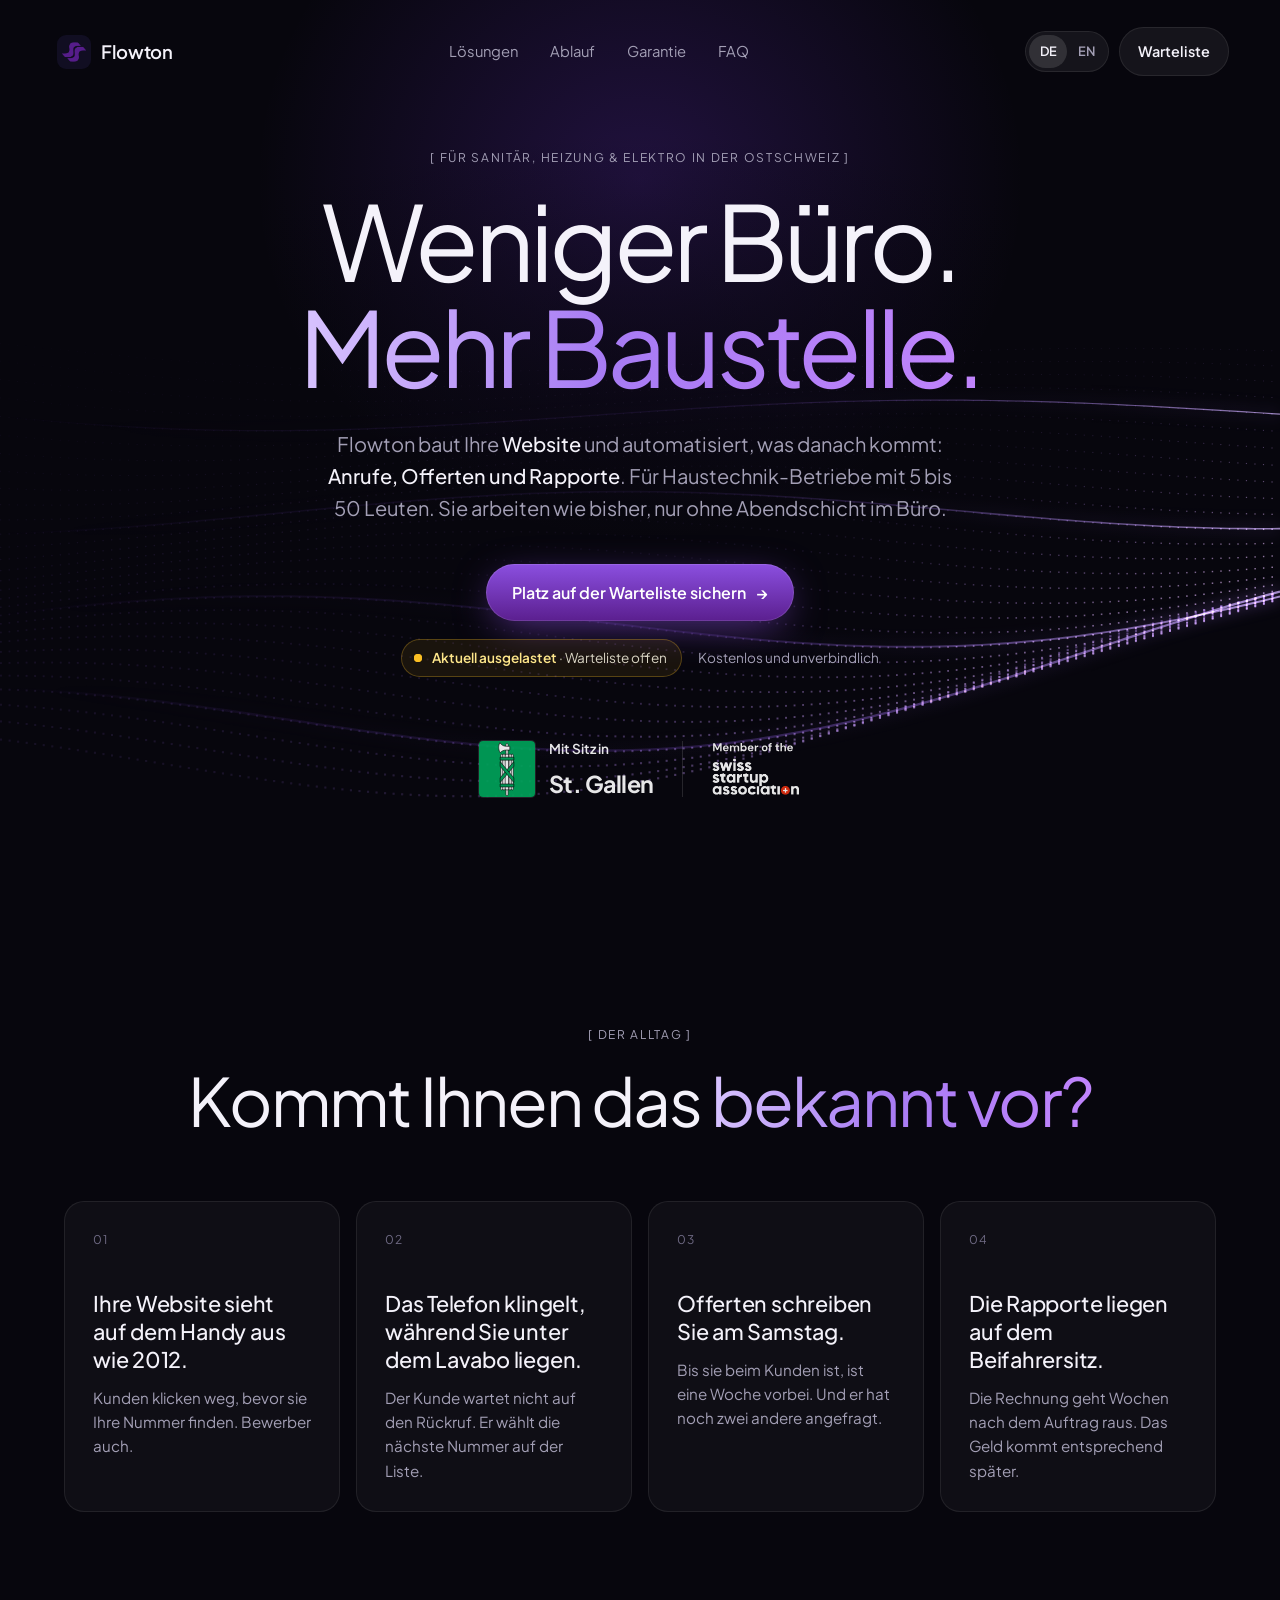
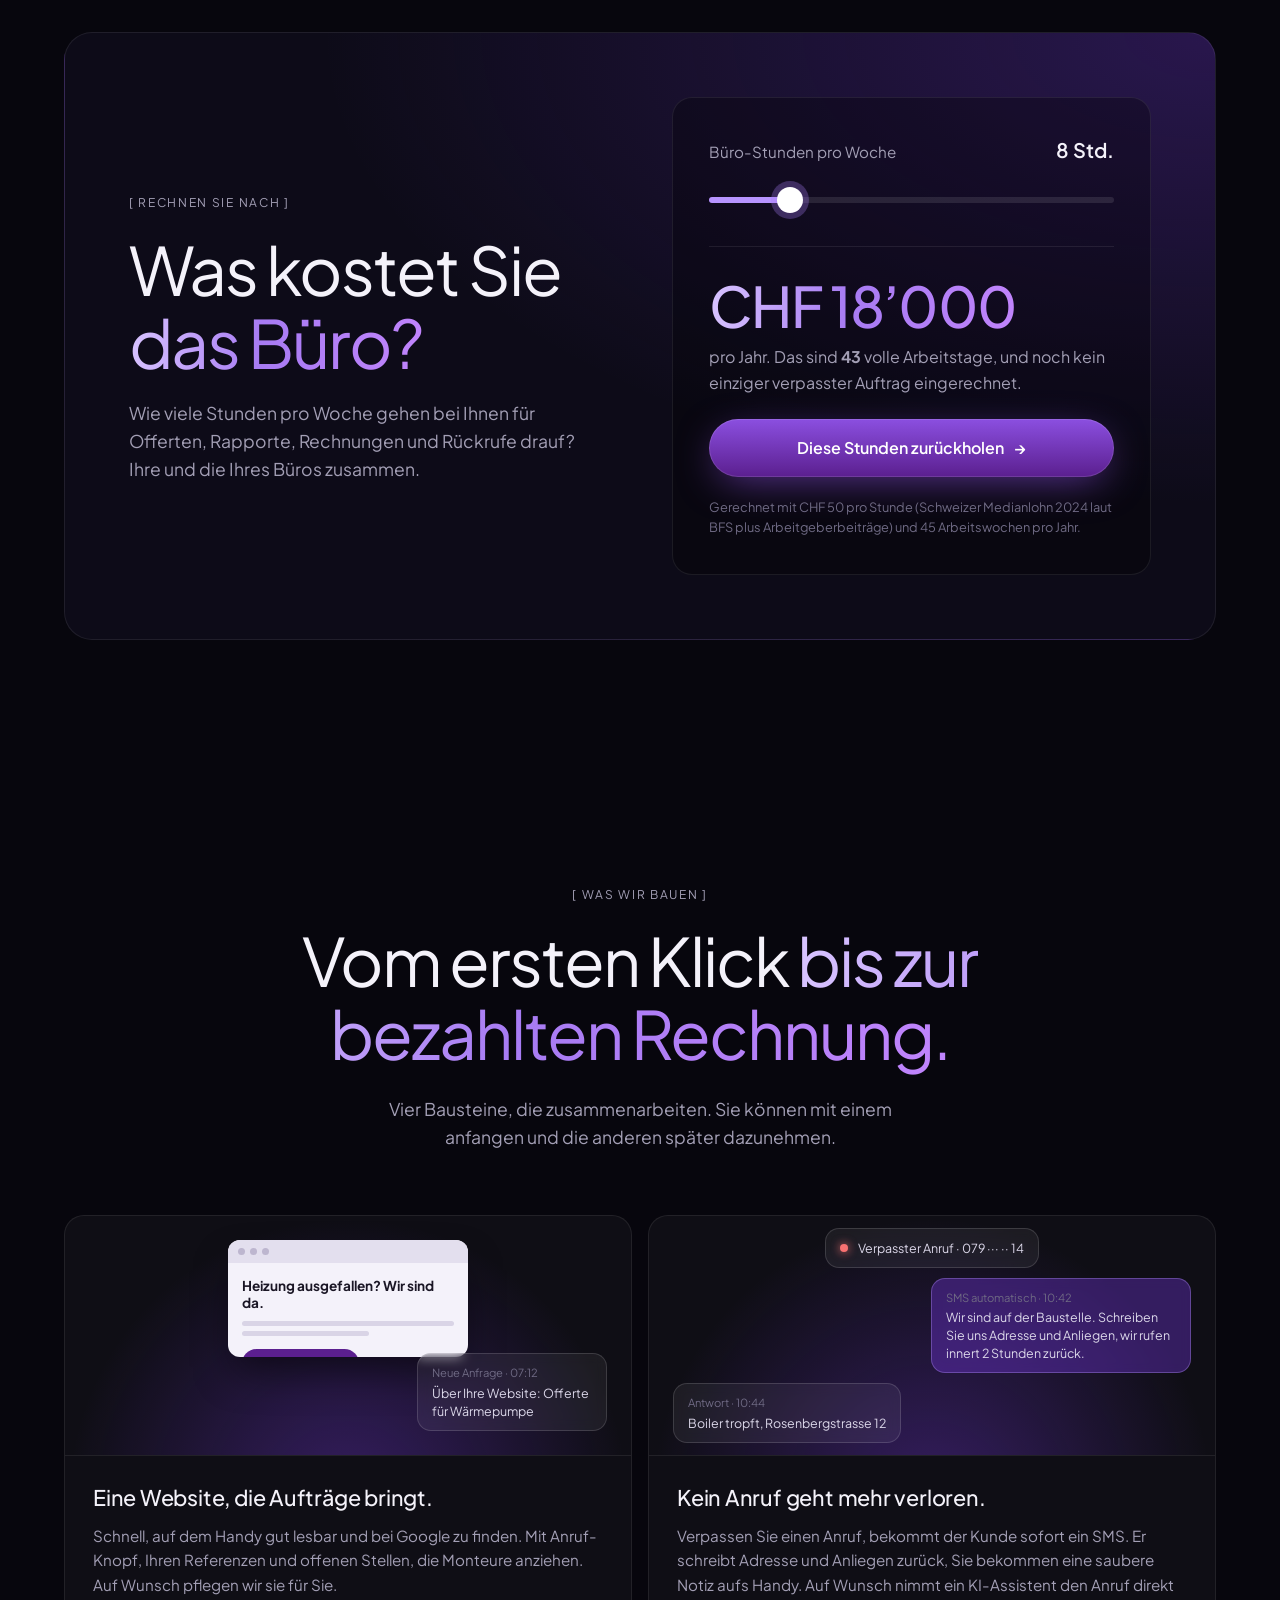
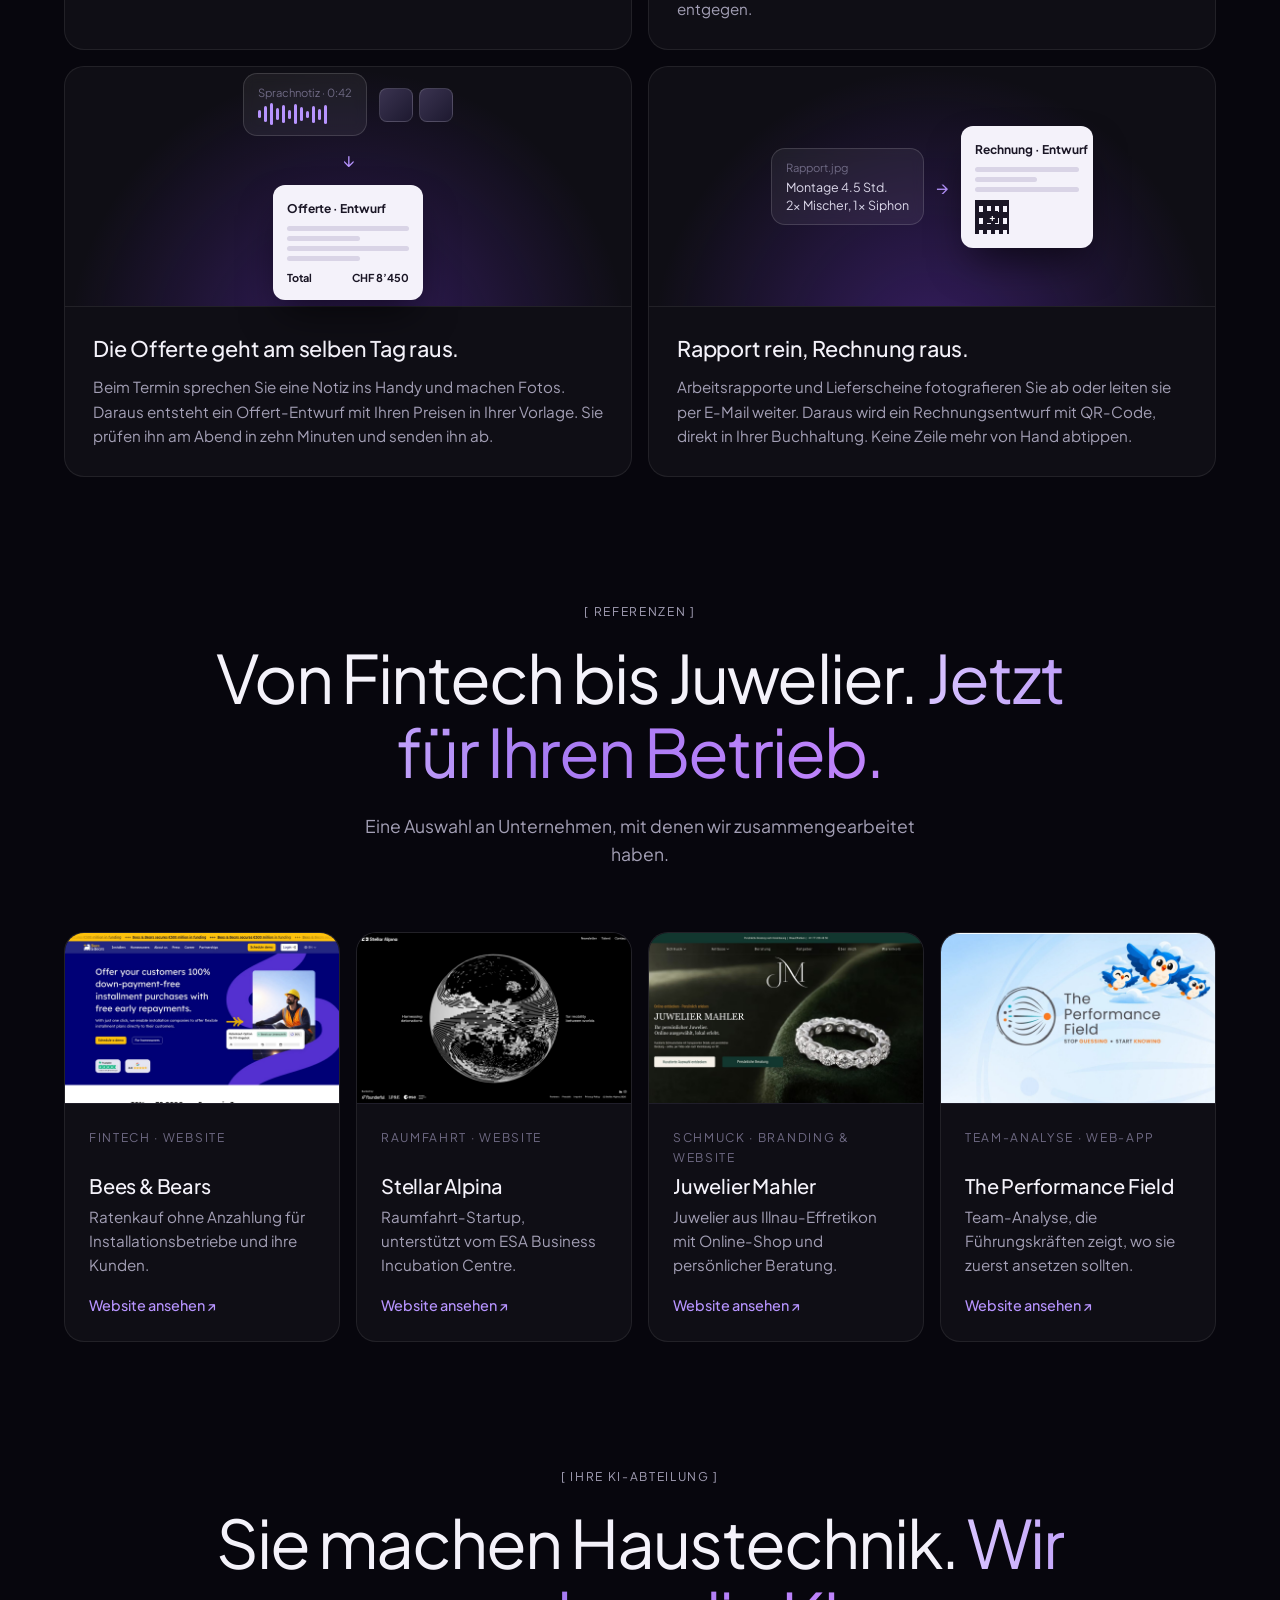
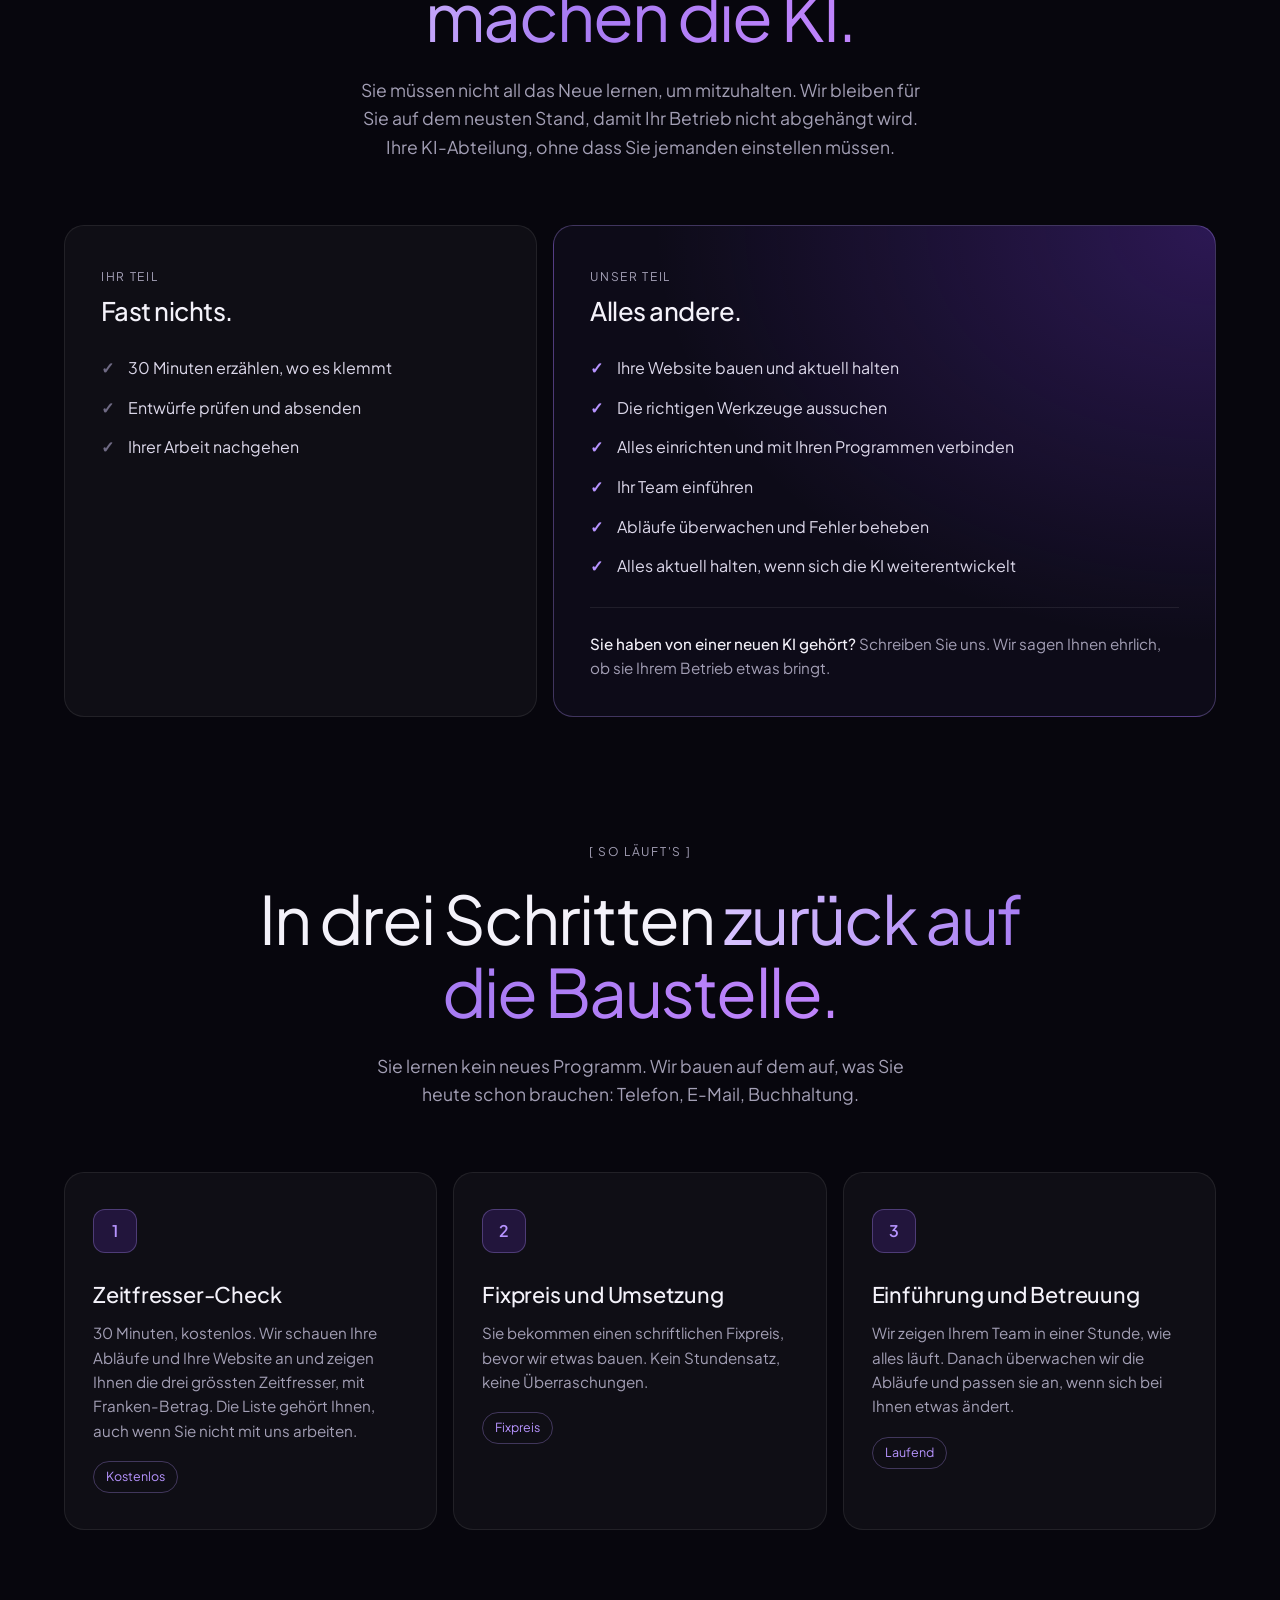
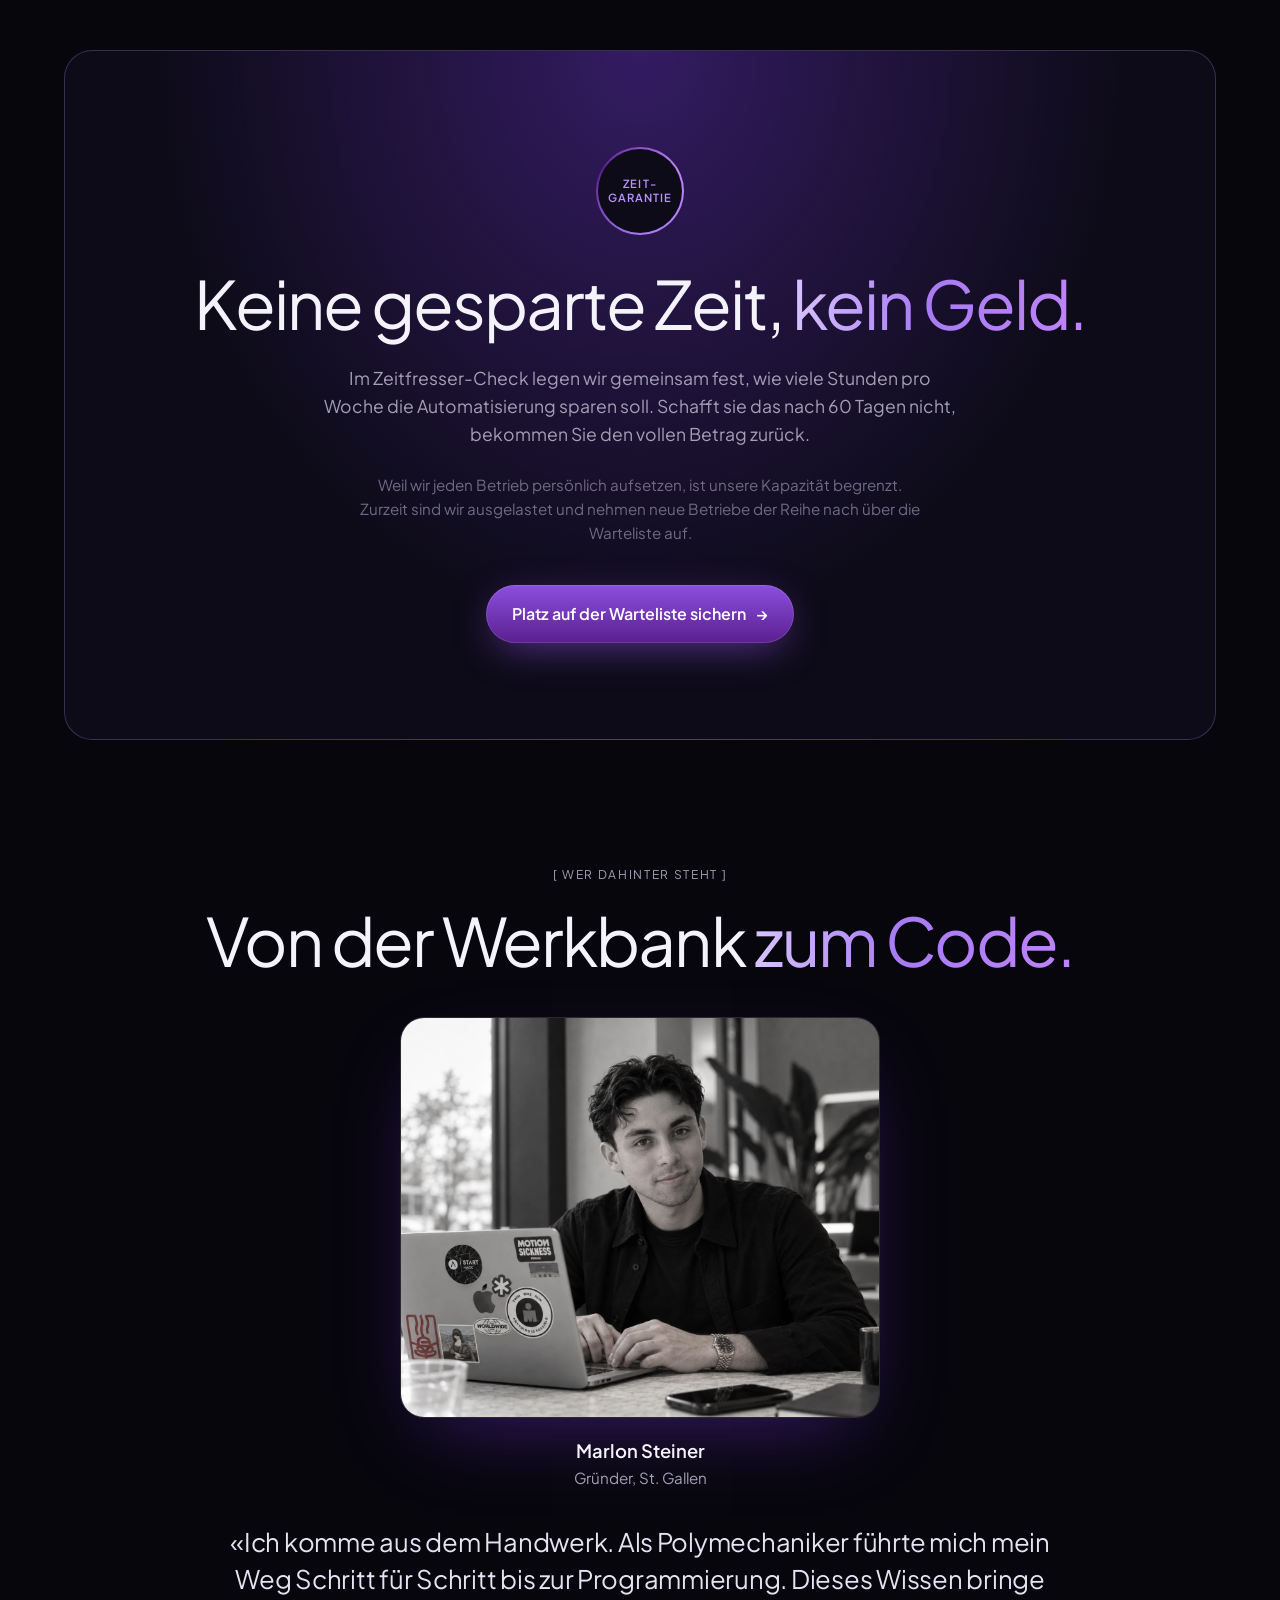
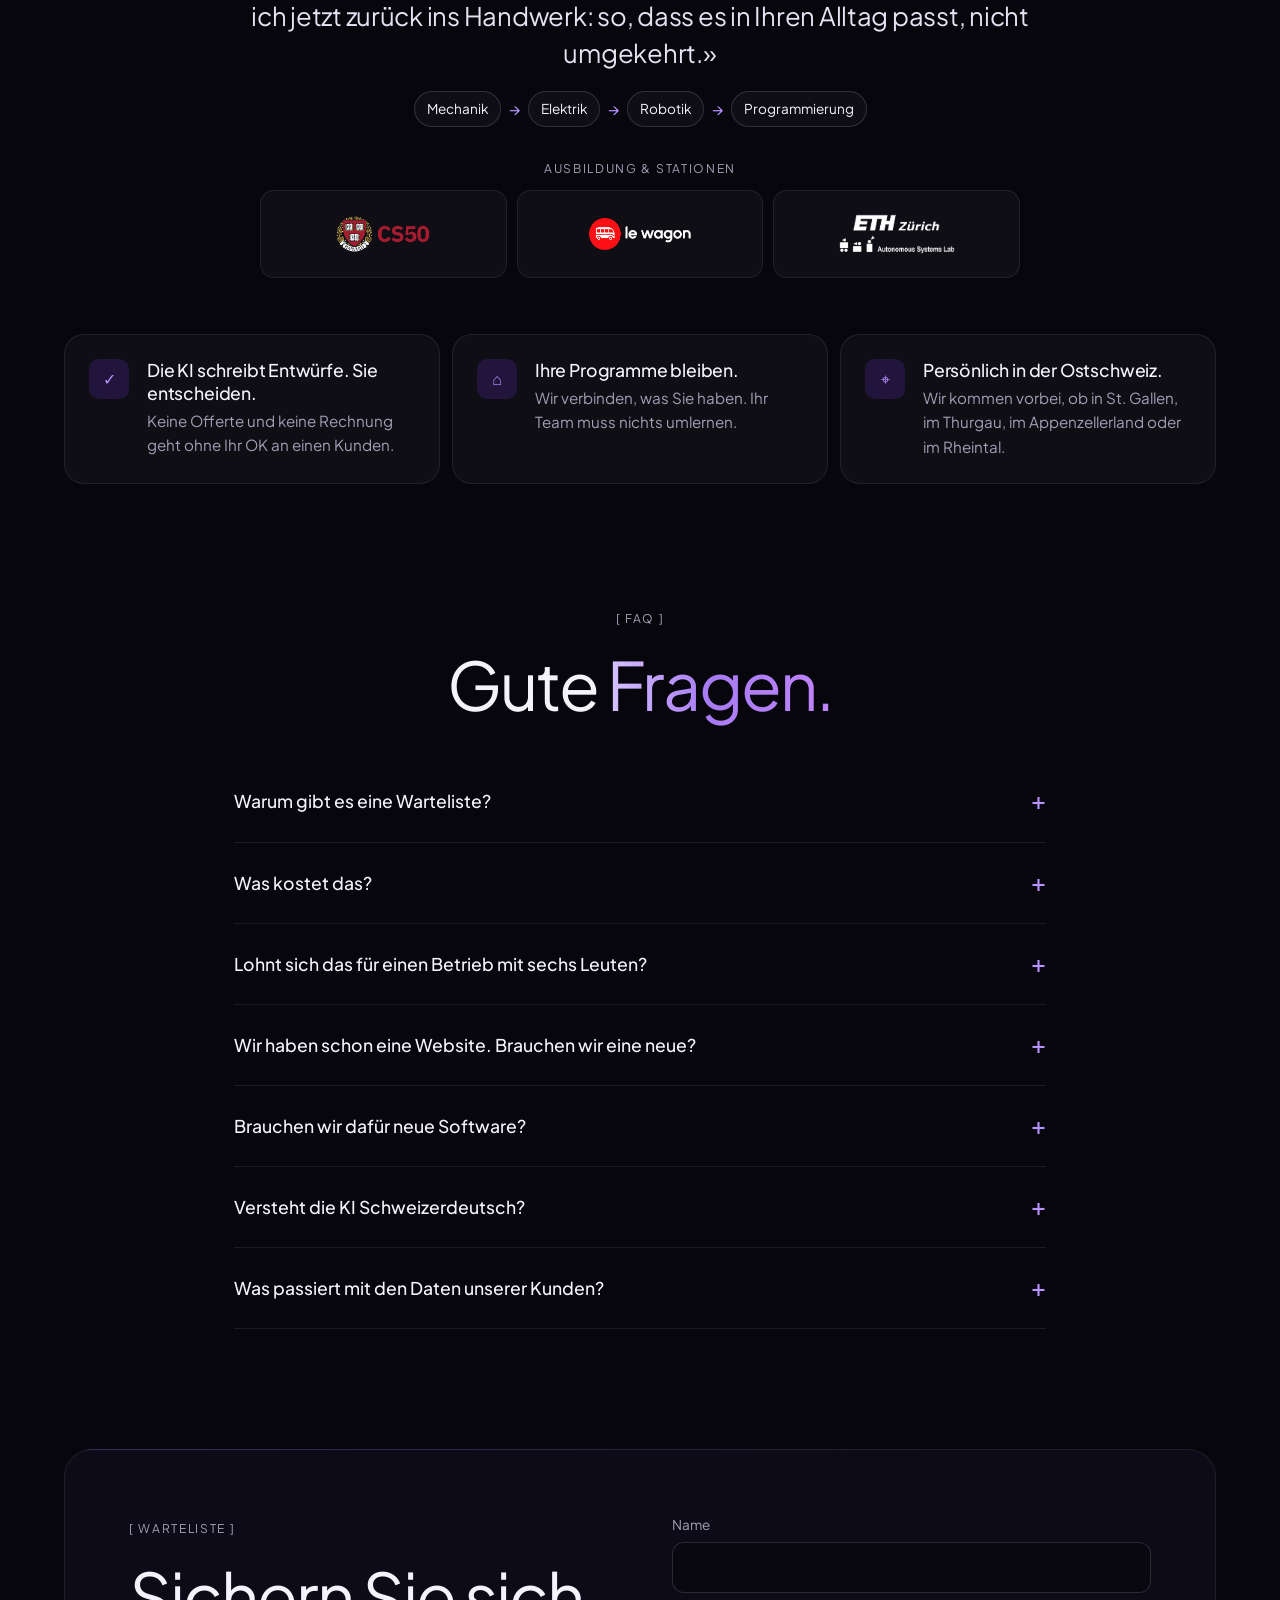
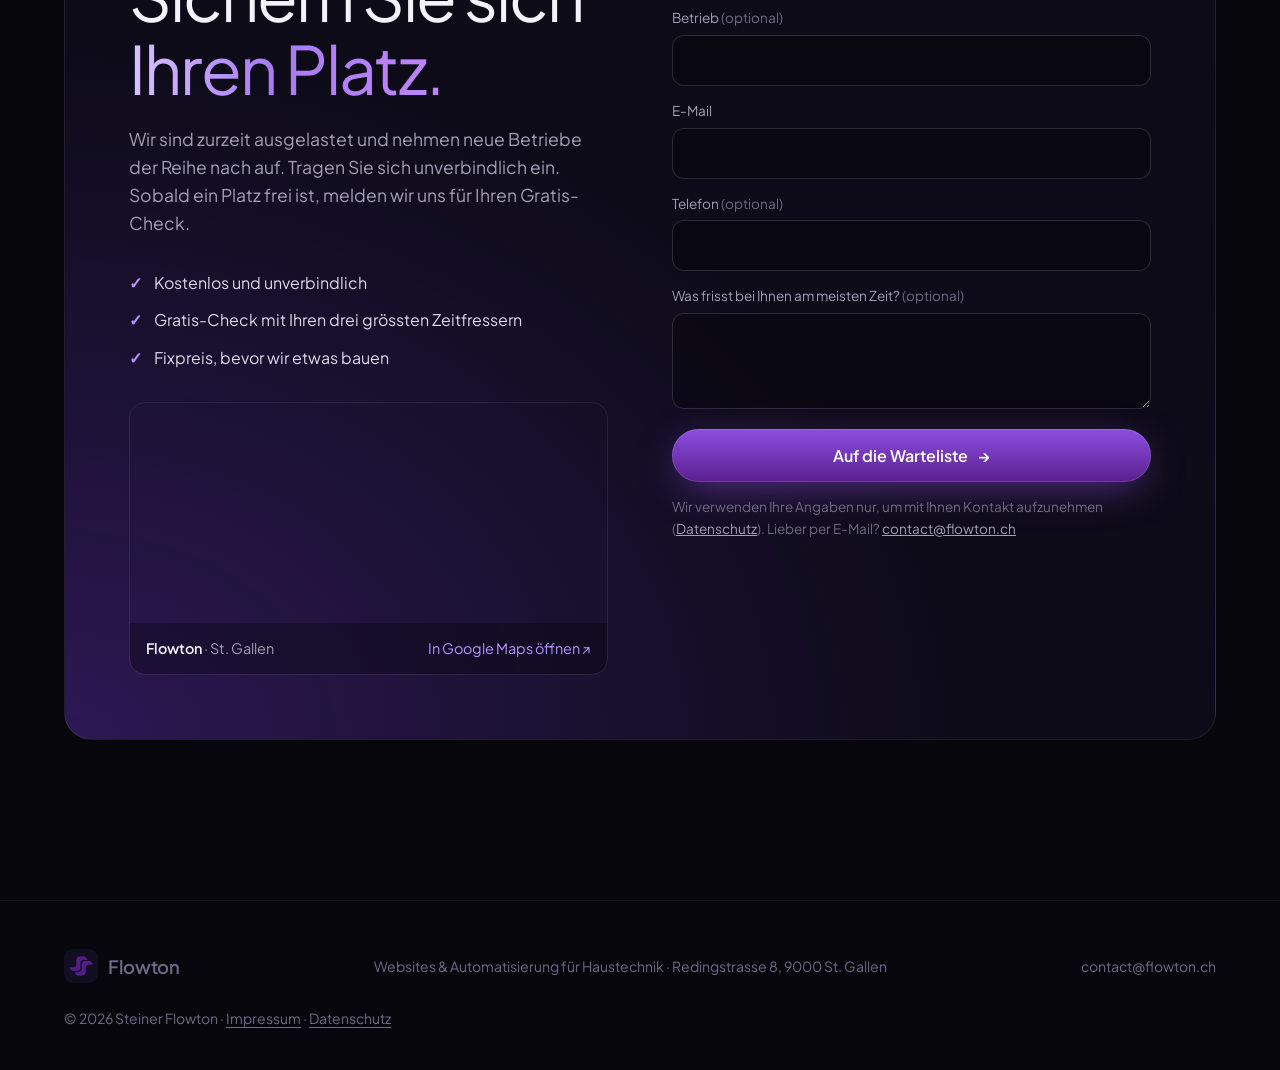
==== index.html @ 2f803adb "Use The Performance Field brand image instead of a website screenshot Co-Authored-By: Claude Opus 5." ====
<!DOCTYPE html>
<html lang="de-CH">
<head>
<meta charset="UTF-8">
<meta name="viewport" content="width=device-width, initial-scale=1.0">
<title>Websites &amp; KI für Haustechnik-Betriebe | Flowton St. Gallen</title>
<meta name="description" content="Flowton baut Websites und automatisiert Anrufe, Offerten und Rapporte für Sanitär-, Heizungs- und Elektrobetriebe in der Ostschweiz. Aus St. Gallen.">
<meta name="theme-color" content="#07060d">
<link rel="icon" type="image/png" href="/assets/icon.png">
<link rel="apple-touch-icon" href="/assets/icon.png">
<meta property="og:type" content="website">
<meta property="og:site_name" content="Flowton">
<meta property="og:title" content="Flowton – Weniger Büro. Mehr Baustelle.">
<meta property="og:description" content="Websites und Automatisierung für Sanitär-, Heizungs- und Elektrobetriebe in der Ostschweiz.">
<meta property="og:image" content="https://www.flowton.io/assets/og-de.png">
<meta property="og:image:width" content="1200">
<meta property="og:image:height" content="630">
<meta property="og:image:alt" content="Flowton: Weniger Büro. Mehr Baustelle.">
<meta name="twitter:card" content="summary_large_image">
<meta property="og:locale" content="de_CH">
<meta property="og:url" content="https://www.flowton.io/">
<link rel="canonical" href="https://www.flowton.io/">
<link rel="alternate" hreflang="de-CH" href="https://www.flowton.io/">
<link rel="alternate" hreflang="en" href="https://www.flowton.io/en/">
<link rel="alternate" hreflang="x-default" href="https://www.flowton.io/">
<link rel="preconnect" href="https://fonts.googleapis.com">
<link rel="preconnect" href="https://fonts.gstatic.com" crossorigin>
<link href="https://fonts.googleapis.com/css2?family=Plus+Jakarta+Sans:wght@400;500;600;700&display=swap" rel="stylesheet">
<script type="application/ld+json">
{
  "@context": "https://schema.org",
  "@type": "ProfessionalService",
  "name": "Flowton",
  "legalName": "Steiner Flowton",
  "url": "https://www.flowton.io/",
  "logo": "https://www.flowton.io/assets/logo.png",
  "image": "https://www.flowton.io/assets/og-de.png",
  "email": "contact@flowton.ch",
  "description": "Websites und Automatisierung für Sanitär-, Heizungs- und Elektrobetriebe in der Ostschweiz.",
  "address": {
    "@type": "PostalAddress",
    "streetAddress": "Redingstrasse 8",
    "postalCode": "9000",
    "addressLocality": "St. Gallen",
    "addressRegion": "SG",
    "addressCountry": "CH"
  },
  "geo": {
    "@type": "GeoCoordinates",
    "latitude": 47.4272935,
    "longitude": 9.3731903
  },
  "founder": {
    "@type": "Person",
    "name": "Marlon Steiner"
  },
  "areaServed": [
    "St. Gallen",
    "Thurgau",
    "Appenzell Ausserrhoden",
    "Appenzell Innerrhoden",
    "Graubünden"
  ],
  "knowsLanguage": [
    "de",
    "en"
  ],
  "sameAs": [
    "https://www.google.com/maps/place/Flowton/@47.4272935,9.3731903,17z/data=!4m6!3m5!1s0x479b1f5a2574c4a5:0x1f0fc8fdc9a79454!8m2!3d47.4272935!4d9.3731903!16s%2Fg%2F11ypxzs03b"
  ]
}
</script>
<link rel="stylesheet" href="/assets/site.css">
</head>
<body>
  <script>document.documentElement.classList.add('js');</script>

  <nav class="nav" id="nav" aria-label="Hauptnavigation">
    <a href="#" class="brand"><img src="/assets/icon.png" alt="" width="34" height="34"><span>Flowton</span></a>
    <div class="nav-links">
      <a href="#loesungen">Lösungen</a>
      <a href="#ablauf">Ablauf</a>
      <a href="#garantie">Garantie</a>
      <a href="#faq">FAQ</a>
    </div>
    <div class="nav-right">
      <div class="lang" role="group" aria-label="Sprache">
        <a href="/" lang="de" aria-current="page">DE</a>
        <a href="/en/" lang="en" hreflang="en">EN</a>
      </div>
      <a href="#kontakt" class="btn btn-ghost">Warteliste</a>
    </div>
  </nav>

  <main>
    <!-- Hero -->
    <section class="hero">
      <canvas id="waves" aria-hidden="true"></canvas>
      <div class="container">
        <span class="label">[ Für Sanitär, Heizung &amp; Elektro in der Ostschweiz ]</span>
        <h1>Weniger Büro.<br><span class="grad">Mehr Baustelle.</span></h1>
        <p class="lead">Flowton baut Ihre <strong>Website</strong> und automatisiert, was danach kommt: <strong>Anrufe, Offerten und Rapporte</strong>. Für Haustechnik-Betriebe mit 5 bis 50 Leuten. Sie arbeiten wie bisher, nur ohne Abendschicht im Büro.</p>
        <a href="#kontakt" class="btn btn-primary">Platz auf der Warteliste sichern <span class="arrow">→</span></a>
        <div class="cta-meta"><span class="status"><span class="pulse" aria-hidden="true"></span><span><b>Aktuell ausgelastet</b> · Warteliste offen</span></span><span class="free">Kostenlos und unverbindlich</span></div>
        <div class="hero-foot">
          <span class="sg-badge"><img src="/assets/st-gallen-flag.svg" alt="Flagge des Kantons St. Gallen" width="56" height="56"><span><small>Mit Sitz in</small><b>St. Gallen</b></span></span>
          <img class="ssa-badge" src="/assets/swiss-startup-association.svg" alt="Mitglied der Swiss Startup Association" width="90" height="56">
        </div>
      </div>
    </section>

    <!-- Pains -->
    <section id="problem">
      <div class="container">
        <div class="pains-title reveal">
          <span class="label">[ Der Alltag ]</span>
          <h2>Kommt Ihnen das <span class="grad">bekannt vor?</span></h2>
        </div>
        <div class="pains">
          <div class="pain reveal">
            <span class="num">01</span>
            <h3>Ihre Website sieht auf dem Handy aus wie 2012.</h3>
            <p>Kunden klicken weg, bevor sie Ihre Nummer finden. Bewerber auch.</p>
          </div>
          <div class="pain reveal">
            <span class="num">02</span>
            <h3>Das Telefon klingelt, während Sie unter dem Lavabo liegen.</h3>
            <p>Der Kunde wartet nicht auf den Rückruf. Er wählt die nächste Nummer auf der Liste.</p>
          </div>
          <div class="pain reveal">
            <span class="num">03</span>
            <h3>Offerten schreiben Sie am Samstag.</h3>
            <p>Bis sie beim Kunden ist, ist eine Woche vorbei. Und er hat noch zwei andere angefragt.</p>
          </div>
          <div class="pain reveal">
            <span class="num">04</span>
            <h3>Die Rapporte liegen auf dem Beifahrersitz.</h3>
            <p>Die Rechnung geht Wochen nach dem Auftrag raus. Das Geld kommt entsprechend später.</p>
          </div>
        </div>
      </div>
    </section>

    <!-- Calculator -->
    <section id="rechner" style="padding-top: 0;">
      <div class="container">
        <div class="calc reveal">
          <div>
            <span class="label">[ Rechnen Sie nach ]</span>
            <h2>Was kostet Sie <span class="grad">das Büro?</span></h2>
            <p class="lead">Wie viele Stunden pro Woche gehen bei Ihnen für Offerten, Rapporte, Rechnungen und Rückrufe drauf? Ihre und die Ihres Büros zusammen.</p>
          </div>
          <div class="calc-box">
            <label for="hours">Büro-Stunden pro Woche <output id="hoursOut" for="hours">8 Std.</output></label>
            <input type="range" id="hours" min="1" max="40" value="8" step="1">
            <div class="calc-result" aria-live="polite">
              <div class="big"><span class="grad" id="costOut">CHF 18’000</span></div>
              <p class="sub">pro Jahr. Das sind <strong id="daysOut">43</strong> volle Arbeitstage, und noch kein einziger verpasster Auftrag eingerechnet.</p>
            </div>
            <a href="#kontakt" class="btn btn-primary calc-cta">Diese Stunden zurückholen <span class="arrow">→</span></a>
            <p class="calc-note">Gerechnet mit CHF 50 pro Stunde (Schweizer Medianlohn 2024 laut BFS plus Arbeitgeberbeiträge) und 45 Arbeitswochen pro Jahr.</p>
          </div>
        </div>
      </div>
    </section>

    <!-- Solutions -->
    <section id="loesungen">
      <div class="container">
        <div class="section-head">
          <div class="reveal">
            <span class="label">[ Was wir bauen ]</span>
            <h2>Vom ersten Klick <span class="grad">bis zur bezahlten Rechnung.</span></h2>
          </div>
          <p class="lead reveal">Vier Bausteine, die zusammenarbeiten. Sie können mit einem anfangen und die anderen später dazunehmen.</p>
        </div>

        <div class="solutions">
          <article class="sol reveal">
            <div class="sol-visual" aria-hidden="true">
              <div class="browser">
                <div class="bar"><i></i><i></i><i></i></div>
                <div class="page">
                  <b>Heizung ausgefallen? Wir sind da.</b>
                  <div class="ln"></div><div class="ln s"></div>
                  <span class="call">071 ··· ·· ·· anrufen</span>
                </div>
              </div>
              <div class="chip in"><small>Neue Anfrage · 07:12</small>Über Ihre Website: Offerte für Wärmepumpe</div>
            </div>
            <div class="sol-body">
              <h3>Eine Website, die Aufträge bringt.</h3>
              <p>Schnell, auf dem Handy gut lesbar und bei Google zu finden. Mit Anruf-Knopf, Ihren Referenzen und offenen Stellen, die Monteure anziehen. Auf Wunsch pflegen wir sie für Sie.</p>
            </div>
          </article>

          <article class="sol reveal">
            <div class="sol-visual" aria-hidden="true">
              <div class="chip alert">Verpasster Anruf · 079 ··· ·· 14</div>
              <div class="chip out"><small>SMS automatisch · 10:42</small>Wir sind auf der Baustelle. Schreiben Sie uns Adresse und Anliegen, wir rufen innert 2 Stunden zurück.</div>
              <div class="chip in"><small>Antwort · 10:44</small>Boiler tropft, Rosenbergstrasse 12</div>
            </div>
            <div class="sol-body">
              <h3>Kein Anruf geht mehr verloren.</h3>
              <p>Verpassen Sie einen Anruf, bekommt der Kunde sofort ein SMS. Er schreibt Adresse und Anliegen zurück, Sie bekommen eine saubere Notiz aufs Handy. Auf Wunsch nimmt ein KI-Assistent den Anruf direkt entgegen.</p>
            </div>
          </article>

          <article class="sol reveal">
            <div class="sol-visual" aria-hidden="true">
              <div class="flow-row">
                <div class="chip">
                  <small>Sprachnotiz · 0:42</small>
                  <div class="voice"><i style="height:8px"></i><i style="height:16px"></i><i style="height:22px"></i><i style="height:12px"></i><i style="height:18px"></i><i style="height:9px"></i><i style="height:20px"></i><i style="height:14px"></i><i style="height:7px"></i><i style="height:17px"></i><i style="height:11px"></i><i style="height:19px"></i></div>
                </div>
                <div class="thumbs"><span></span><span></span></div>
              </div>
              <div class="flow-arrow">↓</div>
              <div class="doc">
                <b>Offerte · Entwurf</b>
                <div class="ln"></div><div class="ln s"></div><div class="ln"></div><div class="ln s"></div>
                <div class="tot"><span>Total</span><span>CHF 8’450</span></div>
              </div>
            </div>
            <div class="sol-body">
              <h3>Die Offerte geht am selben Tag raus.</h3>
              <p>Beim Termin sprechen Sie eine Notiz ins Handy und machen Fotos. Daraus entsteht ein Offert-Entwurf mit Ihren Preisen in Ihrer Vorlage. Sie prüfen ihn am Abend in zehn Minuten und senden ihn ab.</p>
            </div>
          </article>

          <article class="sol reveal">
            <div class="sol-visual" aria-hidden="true">
              <div class="flow-row">
                <div class="chip"><small>Rapport.jpg</small>Montage 4.5 Std.<br>2× Mischer, 1× Siphon</div>
                <div class="flow-arrow">→</div>
                <div class="doc">
                  <b>Rechnung · Entwurf</b>
                  <div class="ln"></div><div class="ln s"></div><div class="ln"></div>
                  <div class="qr"></div>
                </div>
              </div>
            </div>
            <div class="sol-body">
              <h3>Rapport rein, Rechnung raus.</h3>
              <p>Arbeitsrapporte und Lieferscheine fotografieren Sie ab oder leiten sie per E-Mail weiter. Daraus wird ein Rechnungsentwurf mit QR-Code, direkt in Ihrer Buchhaltung. Keine Zeile mehr von Hand abtippen.</p>
            </div>
          </article>
        </div>
      </div>
    </section>

    <!-- References -->
    <section id="referenzen" style="padding-top: 0;">
      <div class="container">
        <div class="section-head">
          <div class="reveal">
            <span class="label">[ Referenzen ]</span>
            <h2>Von Fintech bis Juwelier. <span class="grad">Jetzt für Ihren Betrieb.</span></h2>
          </div>
          <p class="lead reveal">Eine Auswahl an Unternehmen, mit denen wir zusammengearbeitet haben.</p>
        </div>
        <div class="refs">
          <a class="ref reveal" href="https://www.beesandbears.com/en/" target="_blank" rel="noopener">
            <div class="ref-shot"><img src="/assets/refs/beesandbears.jpg" alt="Startseite von Bees &amp; Bears" width="1120" height="700" loading="lazy"></div>
            <div class="ref-body">
              <span class="ref-tag">Fintech · Website</span>
              <h3>Bees &amp; Bears</h3>
              <p>Ratenkauf ohne Anzahlung für Installationsbetriebe und ihre Kunden.</p>
              <span class="ref-link">Website ansehen ↗</span>
            </div>
          </a>
          <a class="ref reveal" href="https://stellar-alpina.ch/" target="_blank" rel="noopener">
            <div class="ref-shot"><img src="/assets/refs/stellar-alpina.jpg" alt="Startseite von Stellar Alpina" width="1120" height="700" loading="lazy"></div>
            <div class="ref-body">
              <span class="ref-tag">Raumfahrt · Website</span>
              <h3>Stellar Alpina</h3>
              <p>Raumfahrt-Startup, unterstützt vom ESA Business Incubation Centre.</p>
              <span class="ref-link">Website ansehen ↗</span>
            </div>
          </a>
          <a class="ref reveal" href="https://www.juwelier-mahler.com/" target="_blank" rel="noopener">
            <div class="ref-shot"><img src="/assets/refs/juwelier-mahler.jpg" alt="Startseite von Juwelier Mahler" width="1120" height="700" loading="lazy"></div>
            <div class="ref-body">
              <span class="ref-tag">Schmuck · Branding &amp; Website</span>
              <h3>Juwelier Mahler</h3>
              <p>Juwelier aus Illnau-Effretikon mit Online-Shop und persönlicher Beratung.</p>
              <span class="ref-link">Website ansehen ↗</span>
            </div>
          </a>
          <a class="ref reveal" href="https://theperformancefield.com/" target="_blank" rel="noopener">
            <div class="ref-shot"><img src="/assets/refs/performance-field.jpg" alt="Logo von The Performance Field" width="1120" height="700" loading="lazy"></div>
            <div class="ref-body">
              <span class="ref-tag">Team-Analyse · Web-App</span>
              <h3>The Performance Field</h3>
              <p>Team-Analyse, die Führungskräften zeigt, wo sie zuerst ansetzen sollten.</p>
              <span class="ref-link">Website ansehen ↗</span>
            </div>
          </a>
        </div>
      </div>
    </section>

    <!-- Done for you -->
    <section id="ki-abteilung" style="padding-top: 0;">
      <div class="container">
        <div class="section-head">
          <div class="reveal">
            <span class="label">[ Ihre KI-Abteilung ]</span>
            <h2>Sie machen Haustechnik. <span class="grad">Wir machen die KI.</span></h2>
          </div>
          <p class="lead reveal">Sie müssen nicht all das Neue lernen, um mitzuhalten. Wir bleiben für Sie auf dem neusten Stand, damit Ihr Betrieb nicht abgehängt wird. Ihre KI-Abteilung, ohne dass Sie jemanden einstellen müssen.</p>
        </div>
        <div class="split">
          <div class="side reveal">
            <span class="who-tag">Ihr Teil</span>
            <h3>Fast nichts.</h3>
            <ul>
              <li>30 Minuten erzählen, wo es klemmt</li>
              <li>Entwürfe prüfen und absenden</li>
              <li>Ihrer Arbeit nachgehen</li>
            </ul>
          </div>
          <div class="side ours reveal">
            <span class="who-tag">Unser Teil</span>
            <h3>Alles andere.</h3>
            <ul>
              <li>Ihre Website bauen und aktuell halten</li>
              <li>Die richtigen Werkzeuge aussuchen</li>
              <li>Alles einrichten und mit Ihren Programmen verbinden</li>
              <li>Ihr Team einführen</li>
              <li>Abläufe überwachen und Fehler beheben</li>
              <li>Alles aktuell halten, wenn sich die KI weiterentwickelt</li>
            </ul>
            <p class="foot-note"><strong>Sie haben von einer neuen KI gehört?</strong> Schreiben Sie uns. Wir sagen Ihnen ehrlich, ob sie Ihrem Betrieb etwas bringt.</p>
          </div>
        </div>
      </div>
    </section>

    <!-- Process -->
    <section id="ablauf" style="padding-top: 0;">
      <div class="container">
        <div class="section-head">
          <div class="reveal">
            <span class="label">[ So läuft's ]</span>
            <h2>In drei Schritten <span class="grad">zurück auf die Baustelle.</span></h2>
          </div>
          <p class="lead reveal">Sie lernen kein neues Programm. Wir bauen auf dem auf, was Sie heute schon brauchen: Telefon, E-Mail, Buchhaltung.</p>
        </div>
        <div class="steps">
          <div class="step reveal">
            <div class="n">1</div>
            <h3>Zeitfresser-Check</h3>
            <p>30 Minuten, kostenlos. Wir schauen Ihre Abläufe und Ihre Website an und zeigen Ihnen die drei grössten Zeitfresser, mit Franken-Betrag. Die Liste gehört Ihnen, auch wenn Sie nicht mit uns arbeiten.</p>
            <span class="tag">Kostenlos</span>
          </div>
          <div class="step reveal">
            <div class="n">2</div>
            <h3>Fixpreis und Umsetzung</h3>
            <p>Sie bekommen einen schriftlichen Fixpreis, bevor wir etwas bauen. Kein Stundensatz, keine Überraschungen.</p>
            <span class="tag">Fixpreis</span>
          </div>
          <div class="step reveal">
            <div class="n">3</div>
            <h3>Einführung und Betreuung</h3>
            <p>Wir zeigen Ihrem Team in einer Stunde, wie alles läuft. Danach überwachen wir die Abläufe und passen sie an, wenn sich bei Ihnen etwas ändert.</p>
            <span class="tag">Laufend</span>
          </div>
        </div>
      </div>
    </section>

    <!-- Guarantee -->
    <section id="garantie" style="padding-top: 0;">
      <div class="container">
        <div class="guarantee reveal">
          <div class="seal"><span>ZEIT-<br>GARANTIE</span></div>
          <h2>Keine gesparte Zeit, <span class="grad">kein Geld.</span></h2>
          <p class="lead">Im Zeitfresser-Check legen wir gemeinsam fest, wie viele Stunden pro Woche die Automatisierung sparen soll. Schafft sie das nach 60 Tagen nicht, bekommen Sie den vollen Betrag zurück.</p>
          <p class="scarce">Weil wir jeden Betrieb persönlich aufsetzen, ist unsere Kapazität begrenzt. Zurzeit sind wir ausgelastet und nehmen neue Betriebe der Reihe nach über die Warteliste auf.</p>
          <a href="#kontakt" class="btn btn-primary">Platz auf der Warteliste sichern <span class="arrow">→</span></a>
        </div>
      </div>
    </section>

    <!-- Founder -->
    <section id="ueber-uns" style="padding-top: 0;">
      <div class="container founder">
        <div class="reveal">
          <span class="label">[ Wer dahinter steht ]</span>
          <h2>Von der Werkbank <span class="grad">zum Code.</span></h2>
          <figure class="portrait">
            <img src="/assets/marlon-steiner.webp" alt="Marlon Steiner, Gründer von Flowton, am Laptop" width="1374" height="1145" loading="lazy">
            <figcaption><b>Marlon Steiner</b><span>Gründer, St. Gallen</span></figcaption>
          </figure>
          <p class="quote">«Ich komme aus dem Handwerk. Als Polymechaniker führte mich mein Weg Schritt für Schritt bis zur Programmierung. Dieses Wissen bringe ich jetzt zurück ins Handwerk: so, dass es in Ihren Alltag passt, nicht umgekehrt.»</p>
          <div class="career"><span>Mechanik</span><i aria-hidden="true">→</i><span>Elektrik</span><i aria-hidden="true">→</i><span>Robotik</span><i aria-hidden="true">→</i><span>Programmierung</span></div>
          <div class="creds">
            <span class="creds-label">Ausbildung &amp; Stationen</span>
            <div class="creds-row"><span class="cred"><img class="cs50" src="/assets/logos/cs50.png" alt="Harvard CS50" width="94" height="36" loading="lazy"></span><span class="cred"><img class="lw" src="/assets/logos/le-wagon.png" alt="Le Wagon" width="103" height="32" loading="lazy"></span><span class="cred"><img class="eth" src="/assets/logos/eth-asl.png" alt="ETH Zürich, Autonomous Systems Lab" width="116" height="40" loading="lazy"></span></div>
          </div>
        </div>
        <div class="principles">
          <div class="principle reveal">
            <div class="ic" aria-hidden="true">✓</div>
            <div><h3>Die KI schreibt Entwürfe. Sie entscheiden.</h3><p>Keine Offerte und keine Rechnung geht ohne Ihr OK an einen Kunden.</p></div>
          </div>
          <div class="principle reveal">
            <div class="ic" aria-hidden="true">⌂</div>
            <div><h3>Ihre Programme bleiben.</h3><p>Wir verbinden, was Sie haben. Ihr Team muss nichts umlernen.</p></div>
          </div>
          <div class="principle reveal">
            <div class="ic" aria-hidden="true">⌖</div>
            <div><h3>Persönlich in der Ostschweiz.</h3><p>Wir kommen vorbei, ob in St. Gallen, im Thurgau, im Appenzellerland oder im Rheintal.</p></div>
          </div>
        </div>
      </div>
    </section>

    <!-- FAQ -->
    <section id="faq" style="padding-top: 0;">
      <div class="container faq-wrap">
        <div class="reveal">
          <span class="label">[ FAQ ]</span>
          <h2>Gute <span class="grad">Fragen.</span></h2>
        </div>
        <div class="faq reveal">
          <details>
            <summary>Warum gibt es eine Warteliste?</summary>
            <p>Weil wir jeden Betrieb persönlich aufsetzen und betreuen. Wir nehmen nur so viele Betriebe an, wie wir gut begleiten können. Wer sich einträgt, hört der Reihe nach von uns, mit dem Gratis-Check als erstem Schritt.</p>
          </details>
          <details>
            <summary>Was kostet das?</summary>
            <p>Das hängt davon ab, was automatisiert wird. Deshalb bekommen Sie nach dem Gratis-Check einen schriftlichen Fixpreis, bevor wir etwas bauen. Dazu gilt die Zeit-Garantie: Spart die Automatisierung nicht die vereinbarte Zeit, bekommen Sie Ihr Geld zurück.</p>
          </details>
          <details>
            <summary>Lohnt sich das für einen Betrieb mit sechs Leuten?</summary>
            <p>Gerade dann. In kleinen Betrieben macht oft der Chef das Büro selbst, am Abend. Schieben Sie den Rechner oben auf Ihre Stunden und schauen Sie, was dabei herauskommt.</p>
          </details>
          <details>
            <summary>Wir haben schon eine Website. Brauchen wir eine neue?</summary>
            <p>Nicht unbedingt. Die Automatisierungen funktionieren auch mit Ihrer bestehenden Website. Im Gratis-Check sagen wir Ihnen ehrlich, ob sich eine neue lohnt.</p>
          </details>
          <details>
            <summary>Brauchen wir dafür neue Software?</summary>
            <p>Nein. Wir bauen auf dem auf, was Sie heute schon brauchen: Ihr Telefon, Ihr E-Mail, Ihre Buchhaltung und Ihre Offert-Vorlage.</p>
          </details>
          <details>
            <summary>Versteht die KI Schweizerdeutsch?</summary>
            <p>Teilweise. Mit Dialekt tut sich Sprach-KI immer noch schwerer als mit Hochdeutsch. Deshalb bestätigt der Telefon-Assistent wichtige Angaben wie die Adresse beim Anrufer, und Sprachnotizen für Offerten funktionieren am besten auf Hochdeutsch. Das sagen wir Ihnen lieber vorher als nachher.</p>
          </details>
          <details>
            <summary>Was passiert mit den Daten unserer Kunden?</summary>
            <p>Wir halten uns an das Schweizer Datenschutzgesetz. Bevor etwas läuft, zeigen wir Ihnen, welche Daten wohin gehen. Und Ihre Kunden erfahren immer, wenn sie mit einem Assistenten statt mit einem Menschen sprechen.</p>
          </details>
        </div>
      </div>
    </section>

    <!-- Contact -->
    <section id="kontakt" style="padding-top: 0;">
      <div class="container">
        <div class="contact reveal">
          <div>
            <span class="label">[ Warteliste ]</span>
            <h2>Sichern Sie sich <span class="grad">Ihren Platz.</span></h2>
            <p class="lead">Wir sind zurzeit ausgelastet und nehmen neue Betriebe der Reihe nach auf. Tragen Sie sich unverbindlich ein. Sobald ein Platz frei ist, melden wir uns für Ihren Gratis-Check.</p>
            <ul class="checks">
              <li>Kostenlos und unverbindlich</li>
              <li>Gratis-Check mit Ihren drei grössten Zeitfressern</li>
              <li>Fixpreis, bevor wir etwas bauen</li>
            </ul>
            <div class="map">
              <iframe src="https://maps.google.com/maps?q=Flowton%2C%20St.%20Gallen&amp;ll=47.4272935,9.3731903&amp;z=15&amp;output=embed" title="Flowton auf der Karte, St. Gallen" loading="lazy" referrerpolicy="no-referrer-when-downgrade"></iframe>
              <a class="map-link" href="https://www.google.com/maps/place/Flowton/@47.4272935,9.3731903,17z/data=!4m6!3m5!1s0x479b1f5a2574c4a5:0x1f0fc8fdc9a79454!8m2!3d47.4272935!4d9.3731903!16s%2Fg%2F11ypxzs03b" target="_blank" rel="noopener"><span><b>Flowton</b> · St. Gallen</span><span>In Google Maps öffnen ↗</span></a>
            </div>
          </div>
          <div>
            <form id="contactForm">
              <div class="field"><label for="name">Name</label><input id="name" name="name" autocomplete="name" required></div>
              <div class="field"><label for="company">Betrieb <span style="color:var(--muted-2)">(optional)</span></label><input id="company" name="company" autocomplete="organization"></div>
              <div class="field"><label for="email">E-Mail</label><input id="email" name="email" type="email" autocomplete="email" required></div>
              <div class="field"><label for="phone">Telefon <span style="color:var(--muted-2)">(optional)</span></label><input id="phone" name="phone" type="tel" autocomplete="tel"></div>
              <input type="text" name="_honey" class="hp" tabindex="-1" autocomplete="off" aria-hidden="true">
              <div class="field"><label for="message">Was frisst bei Ihnen am meisten Zeit? <span style="color:var(--muted-2)">(optional)</span></label><textarea id="message" name="message"></textarea></div>
              <button type="submit" class="btn btn-primary">Auf die Warteliste <span class="arrow">→</span></button>
              <p class="form-note">Wir verwenden Ihre Angaben nur, um mit Ihnen Kontakt aufzunehmen (<a href="/datenschutz/">Datenschutz</a>). Lieber per E-Mail? <a href="mailto:contact@flowton.ch">contact@flowton.ch</a></p>
            </form>
            <p class="success" id="successMsg">Danke! Sie stehen auf der Warteliste. Wir melden uns persönlich, sobald ein Platz frei ist.</p>
          </div>
        </div>
      </div>
    </section>
  </main>

  <footer>
    <div class="container foot">
      <a href="#" class="brand"><img src="/assets/icon.png" alt="" width="34" height="34">Flowton</a>
      <span>Websites &amp; Automatisierung für Haustechnik · Redingstrasse 8, 9000 St. Gallen</span>
      <a href="mailto:contact@flowton.ch">contact@flowton.ch</a>
      <span>© 2026 Steiner Flowton · <a href="/impressum/">Impressum</a> · <a href="/datenschutz/">Datenschutz</a></span>
    </div>
  </footer>

  <script src="/assets/site.js"></script>
</body>
</html>
---- assets/site.css ----
:root {
  --bg: #07060d;
  --bg-2: #0d0b18;
  --surface: rgba(255, 255, 255, 0.035);
  --surface-2: rgba(255, 255, 255, 0.06);
  --line: rgba(255, 255, 255, 0.08);
  --line-2: rgba(255, 255, 255, 0.14);
  --text: #f4f2fa;
  --muted: #a39fb5;
  --muted-2: #6f6a84;
  --brand: #5b1f8f;
  --brand-2: #7c3aed;
  --brand-light: #b794ff;
  --grad: linear-gradient(92deg, #d8c4ff 0%, #a77bf3 45%, #c084fc 100%);
  --radius: 20px;
  --gutter: 24px;
}

* { margin: 0; padding: 0; box-sizing: border-box; }

html { scroll-behavior: smooth; -webkit-text-size-adjust: 100%; }

body {
  background: var(--bg);
  color: var(--text);
  font-family: "Plus Jakarta Sans", -apple-system, BlinkMacSystemFont, "Segoe UI", Helvetica, Arial, sans-serif;
  font-size: 16px;
  line-height: 1.6;
  -webkit-font-smoothing: antialiased;
  overflow-x: hidden;
}

a { color: inherit; text-decoration: none; }
img { display: block; max-width: 100%; }

.container { max-width: 1200px; margin: 0 auto; padding: 0 var(--gutter); }

.label {
  display: inline-block;
  font-size: 0.75rem;
  letter-spacing: 0.14em;
  text-transform: uppercase;
  color: var(--muted);
  margin-bottom: 20px;
}

h1, h2, h3 { font-weight: 400; letter-spacing: -0.03em; line-height: 1.1; }
h2 { font-size: clamp(2.2rem, 5.2vw, 4.25rem); }
h3 { font-size: 1.35rem; letter-spacing: -0.01em; line-height: 1.3; font-weight: 500; }

.grad {
  background: var(--grad);
  -webkit-background-clip: text;
  background-clip: text;
  color: transparent;
}

.lead { color: var(--muted); font-size: 1.1rem; max-width: 560px; }

section { padding: 120px 0; position: relative; }

/* Section headings sit centred above their content, intro text below the heading */
.section-head { max-width: 860px; margin: 0 auto 64px; text-align: center; }
.section-head .lead { margin: 24px auto 0; }

/* Buttons */
.btn {
  display: inline-flex;
  align-items: center;
  gap: 10px;
  padding: 16px 26px;
  border-radius: 999px;
  font-weight: 600;
  font-size: 1rem;
  font-family: inherit;
  border: none;
  cursor: pointer;
  transition: transform 0.2s ease, box-shadow 0.2s ease, background 0.2s ease;
}

.btn-primary {
  background: linear-gradient(180deg, #8b4fe0 0%, var(--brand) 100%);
  color: #fff;
  box-shadow: 0 0 0 1px rgba(255, 255, 255, 0.12) inset, 0 10px 40px -10px rgba(139, 79, 224, 0.7);
}

.btn-primary:hover { transform: translateY(-2px); box-shadow: 0 0 0 1px rgba(255, 255, 255, 0.18) inset, 0 14px 50px -10px rgba(139, 79, 224, 0.9); }

.btn-primary .arrow { transition: transform 0.2s ease; }
.btn-primary:hover .arrow { transform: translateX(3px); }

.btn-ghost { background: var(--surface-2); color: var(--text); border: 1px solid var(--line); padding: 12px 18px; font-size: 0.9rem; }
.btn-ghost:hover { background: rgba(255, 255, 255, 0.1); }

/* Under the hero button: capacity status pill + reassurance */
.cta-meta { display: flex; align-items: center; justify-content: center; flex-wrap: wrap; gap: 10px 16px; margin-top: 18px; font-size: 0.85rem; }
.status { display: inline-flex; align-items: center; gap: 10px; padding: 7px 14px 7px 12px; border-radius: 999px; background: rgba(251, 191, 36, 0.08); border: 1px solid rgba(251, 191, 36, 0.28); color: #d9d4c4; }
.status b { color: #fde68a; font-weight: 600; }
.pulse { position: relative; flex: none; width: 8px; height: 8px; border-radius: 50%; background: #fbbf24; }
.pulse::after { content: ""; position: absolute; inset: 0; border-radius: 50%; background: #fbbf24; animation: pulse 2s ease-out infinite; }
@keyframes pulse { from { transform: scale(1); opacity: 0.6; } to { transform: scale(3); opacity: 0; } }
.free { color: var(--muted); }

/* Nav */
.nav {
  position: fixed;
  top: 16px;
  left: 50%;
  transform: translateX(-50%);
  width: calc(100% - 32px);
  max-width: 1200px;
  z-index: 50;
  display: flex;
  align-items: center;
  justify-content: space-between;
  padding: 10px 10px 10px 16px;
  border-radius: 999px;
  border: 1px solid transparent;
  transition: background 0.3s ease, border-color 0.3s ease;
}

.nav.scrolled { background: rgba(13, 11, 24, 0.72); border-color: var(--line); backdrop-filter: blur(14px); -webkit-backdrop-filter: blur(14px); }

.brand { display: flex; align-items: center; gap: 10px; font-weight: 600; font-size: 1.15rem; letter-spacing: -0.02em; }
.brand img { width: 34px; height: 34px; border-radius: 9px; }

.nav-links { display: flex; gap: 32px; font-size: 0.925rem; color: var(--muted); }
.nav-links a:hover { color: var(--text); }

.nav-right { display: flex; align-items: center; gap: 10px; }

.lang { display: flex; padding: 3px; border-radius: 999px; background: var(--surface-2); border: 1px solid var(--line); font-size: 0.8rem; font-weight: 600; }
.lang a { min-width: 38px; padding: 10px 8px; border-radius: 999px; text-align: center; line-height: 1; color: var(--muted); transition: color 0.2s ease, background 0.2s ease; }
.lang a:hover { color: var(--text); }
.lang a[aria-current] { background: rgba(255, 255, 255, 0.12); color: var(--text); }

/* Hero */
.hero { min-height: 100vh; min-height: 100svh; display: flex; align-items: center; padding: 140px 0 100px; overflow: hidden; }

#waves { position: absolute; inset: 0; width: 100%; height: 100%; z-index: 0; }

.hero::before {
  content: "";
  position: absolute;
  top: -20%;
  left: 20%;
  width: 60%;
  height: 80%;
  background: radial-gradient(closest-side, rgba(124, 58, 237, 0.22), transparent);
  z-index: 0;
}

.hero::after {
  content: "";
  position: absolute;
  left: 0;
  right: 0;
  bottom: 0;
  height: 18%;
  background: linear-gradient(transparent, var(--bg));
  z-index: 1;
}

/* Keep the copy readable where it overlaps the waves */
.hero .container::before {
  content: "";
  position: absolute;
  inset: -40px -10%;
  background: radial-gradient(ellipse at 50% 50%, rgba(7, 6, 13, 0.75), transparent 65%);
  z-index: -1;
  pointer-events: none;
}

.hero .container { position: relative; z-index: 2; width: 100%; text-align: center; }

.hero h1 { font-size: clamp(3rem, 8.4vw, 6.5rem); letter-spacing: -0.045em; line-height: 1.02; margin-bottom: 28px; }

.hero .lead { font-size: clamp(1.05rem, 1.6vw, 1.25rem); margin: 0 auto 40px; max-width: 640px; }
.hero .lead strong { color: var(--text); font-weight: 500; }

.hero-foot { display: flex; align-items: center; justify-content: center; gap: 20px 28px; flex-wrap: wrap; margin-top: 64px; color: var(--muted-2); font-size: 0.875rem; text-align: left; }
/* "Based in St. Gallen" with the canton flag. The flag, not the coat of arms: Swiss law reserves
   the shield for the canton itself, while flags are open to private use (WSchG Art. 8 and 10).
   Same 56px height as the SSA badge, small label on its top line, big name on its bottom line. */
.sg-badge { display: flex; align-items: stretch; gap: 14px; height: 56px; opacity: 0.9; }
.sg-badge img { width: 56px; height: 56px; border-radius: 4px; box-shadow: 0 0 0 1px rgba(255, 255, 255, 0.12); }
.sg-badge > span { display: flex; flex-direction: column; justify-content: space-between; padding: 1px 0 2px; }
.sg-badge small { font-size: 0.85rem; font-weight: 600; color: #fff; line-height: 1; }
.sg-badge b { font-size: 1.45rem; font-weight: 700; letter-spacing: -0.02em; color: #fff; line-height: 1; }

.ssa-badge { display: block; height: 56px; width: auto; opacity: 0.9; }
.hero-foot .ssa-badge { padding-left: 28px; border-left: 1px solid var(--line-2); }

/* Pains */
.pains-title { text-align: center; margin-bottom: 64px; }

.pains { display: grid; grid-template-columns: repeat(4, 1fr); gap: 16px; }

.pain {
  padding: 28px;
  border-radius: var(--radius);
  background: var(--surface);
  border: 1px solid var(--line);
}

.pain .num { font-size: 0.75rem; color: var(--muted-2); letter-spacing: 0.1em; margin-bottom: 40px; display: block; }
.pain h3 { margin-bottom: 12px; }
.pain p { color: var(--muted); font-size: 0.95rem; }

/* Calculator */
.calc {
  border-radius: 28px;
  border: 1px solid var(--line);
  background:
    radial-gradient(ellipse at 100% 0%, rgba(124, 58, 237, 0.25), transparent 55%),
    var(--bg-2);
  padding: 64px;
  display: grid;
  grid-template-columns: 1fr 1fr;
  gap: 64px;
  align-items: center;
}

.calc h2 { margin-bottom: 20px; }

.calc-box { background: rgba(0, 0, 0, 0.3); border: 1px solid var(--line); border-radius: var(--radius); padding: 36px; }

.calc-box label { display: flex; justify-content: space-between; align-items: baseline; gap: 16px; color: var(--muted); font-size: 0.95rem; margin-bottom: 18px; }
.calc-box label output { color: var(--text); font-size: 1.25rem; font-weight: 600; white-space: nowrap; }

input[type="range"] {
  -webkit-appearance: none;
  appearance: none;
  width: 100%;
  height: 6px;
  border-radius: 99px;
  background: linear-gradient(90deg, var(--brand-light) var(--fill, 25%), rgba(255, 255, 255, 0.1) var(--fill, 25%));
  outline: none;
}

input[type="range"]::-webkit-slider-thumb {
  -webkit-appearance: none;
  width: 26px;
  height: 26px;
  border-radius: 50%;
  background: #fff;
  box-shadow: 0 0 0 6px rgba(167, 123, 243, 0.3);
  cursor: pointer;
}

input[type="range"]::-moz-range-thumb {
  width: 26px;
  height: 26px;
  border: none;
  border-radius: 50%;
  background: #fff;
  box-shadow: 0 0 0 6px rgba(167, 123, 243, 0.3);
  cursor: pointer;
}

input[type="range"]:focus-visible::-webkit-slider-thumb { box-shadow: 0 0 0 6px rgba(167, 123, 243, 0.6); }

.calc-result { margin-top: 36px; padding-top: 28px; border-top: 1px solid var(--line); }
.calc-result .big { font-size: clamp(2.4rem, 5vw, 3.5rem); letter-spacing: -0.03em; line-height: 1.1; font-weight: 500; }
.calc-result .sub { color: var(--muted); margin-top: 8px; }
/* Offer right where the cost lands */
.calc-cta { width: 100%; justify-content: center; margin-top: 24px; }
.calc-note { color: var(--muted-2); font-size: 0.8rem; margin-top: 20px; }

/* Solutions */
.solutions { display: grid; grid-template-columns: repeat(2, 1fr); gap: 16px; }

.sol {
  border-radius: var(--radius);
  background: var(--surface);
  border: 1px solid var(--line);
  overflow: hidden;
  display: flex;
  flex-direction: column;
}

.sol-visual {
  height: 240px;
  position: relative;
  background: radial-gradient(ellipse at 50% 120%, rgba(124, 58, 237, 0.35), transparent 70%);
  border-bottom: 1px solid var(--line);
  display: flex;
  flex-direction: column;
  align-items: center;
  justify-content: center;
  gap: 10px;
  padding: 24px;
}

.sol-body { padding: 28px; }
.sol-body h3 { margin-bottom: 12px; }
.sol-body p { color: var(--muted); font-size: 0.95rem; }

/* Mini UI pieces inside the solution visuals */
.chip {
  font-size: 0.78rem;
  padding: 10px 14px;
  border-radius: 14px;
  background: rgba(255, 255, 255, 0.06);
  border: 1px solid var(--line-2);
  backdrop-filter: blur(6px);
  max-width: 260px;
  line-height: 1.45;
  color: #dcd8ea;
}

.chip small { display: block; color: var(--muted-2); font-size: 0.7rem; margin-bottom: 3px; }
.chip.out { align-self: flex-end; background: rgba(124, 58, 237, 0.35); border-color: rgba(183, 148, 255, 0.35); }
.chip.in { align-self: flex-start; }
.chip.alert { display: flex; gap: 10px; align-items: center; }
.chip.alert::before { content: ""; width: 8px; height: 8px; border-radius: 50%; background: #f87171; box-shadow: 0 0 10px #f87171; flex: none; }

.flow-row { display: flex; align-items: center; gap: 12px; }
.flow-arrow { color: var(--brand-light); font-size: 1.1rem; }

.voice { display: flex; align-items: center; gap: 3px; height: 22px; }
.voice i { display: block; width: 3px; border-radius: 2px; background: var(--brand-light); }

.thumbs { display: flex; gap: 6px; }
.thumbs span { width: 34px; height: 34px; border-radius: 8px; background: linear-gradient(135deg, #3a3350, #1d1930); border: 1px solid var(--line-2); }

.doc {
  width: 150px;
  padding: 14px;
  border-radius: 12px;
  background: #f4f2fa;
  color: #1a1625;
  font-size: 0.68rem;
  box-shadow: 0 20px 40px -10px rgba(0, 0, 0, 0.6);
}

.doc b { display: block; font-size: 0.75rem; margin-bottom: 8px; white-space: nowrap; }
.flow-row .doc { flex: none; width: 132px; }
.flow-row .chip { min-width: 0; }
.doc .ln { height: 5px; border-radius: 3px; background: #d9d4e6; margin-bottom: 5px; }
.doc .ln.s { width: 60%; }
.doc .tot { display: flex; justify-content: space-between; margin-top: 8px; font-weight: 700; }

.qr { width: 34px; height: 34px; margin-top: 8px; background:
    linear-gradient(90deg, #1a1625 50%, transparent 50%) 0 0 / 8px 8px,
    linear-gradient(#1a1625 50%, transparent 50%) 0 0 / 12px 12px;
  position: relative; }
.qr::after { content: "+"; position: absolute; inset: 11px; background: #1a1625; color: #fff; font-size: 10px; line-height: 12px; text-align: center; font-weight: 700; }

.browser { width: 240px; border-radius: 12px; overflow: hidden; background: #f4f2fa; color: #1a1625; box-shadow: 0 20px 40px -10px rgba(0, 0, 0, 0.6); }
.browser .bar { display: flex; gap: 5px; padding: 8px 10px; background: #e3dfee; }
.browser .bar i { width: 7px; height: 7px; border-radius: 50%; background: #bdb6cf; }
.browser .page { padding: 14px; }
.browser b { display: block; font-size: 0.85rem; line-height: 1.25; margin-bottom: 10px; }
.browser .ln { height: 5px; border-radius: 3px; background: #d9d4e6; margin-bottom: 5px; }
.browser .ln.s { width: 60%; }
.browser .call { display: inline-block; margin-top: 8px; padding: 6px 12px; border-radius: 99px; background: var(--brand); color: #fff; font-size: 0.68rem; font-weight: 600; }
.sol-visual .browser + .chip { align-self: flex-end; max-width: 190px; margin-top: -14px; position: relative; }

/* References */
.refs { display: grid; grid-template-columns: repeat(4, 1fr); gap: 16px; }
@media (max-width: 1100px) { .refs { grid-template-columns: repeat(2, 1fr); } }

.ref { display: flex; flex-direction: column; border-radius: var(--radius); border: 1px solid var(--line); background: var(--surface); overflow: hidden; transition: border-color 0.2s ease, transform 0.2s ease; }
.ref:hover { border-color: rgba(183, 148, 255, 0.35); transform: translateY(-3px); }
.ref-shot { aspect-ratio: 16 / 10; overflow: hidden; border-bottom: 1px solid var(--line); background: var(--bg-2); }
.ref-shot img { width: 100%; height: 100%; object-fit: cover; object-position: top; transition: transform 0.4s ease; }
.ref:hover .ref-shot img { transform: scale(1.03); }
.ref-body { flex: 1; display: flex; flex-direction: column; gap: 6px; padding: 24px; }
.ref-tag { font-size: 0.75rem; letter-spacing: 0.14em; text-transform: uppercase; color: var(--muted-2); }
.ref-body h3 { font-size: 1.25rem; }
.ref-body p { flex: 1; color: var(--muted); font-size: 0.95rem; }
.ref-link { margin-top: 10px; color: var(--brand-light); font-size: 0.9rem; font-weight: 500; }
@media (min-width: 1101px) { .ref-tag { min-height: 3.2em; } }

/* Map in the contact block, darkened to match the page */
.map { margin-top: 32px; border-radius: 16px; overflow: hidden; border: 1px solid var(--line); }
.map iframe { display: block; width: 100%; height: 220px; border: 0; filter: invert(0.9) hue-rotate(180deg) saturate(0.6) brightness(0.95); }
.map-link { display: flex; justify-content: space-between; flex-wrap: wrap; gap: 8px 16px; padding: 14px 16px; font-size: 0.9rem; color: var(--muted); background: rgba(0, 0, 0, 0.3); }
.map-link b { color: var(--text); font-weight: 600; }
.map-link span:last-child { color: var(--brand-light); }

/* Done for you: your part vs. our part */
.split { display: grid; grid-template-columns: 1fr 1.4fr; gap: 16px; align-items: stretch; }

.side { padding: 36px; border-radius: var(--radius); border: 1px solid var(--line); background: var(--surface); }
.side.ours {
  border-color: rgba(183, 148, 255, 0.3);
  background:
    radial-gradient(ellipse at 100% 0%, rgba(124, 58, 237, 0.28), transparent 60%),
    var(--bg-2);
}

.side .who-tag { display: inline-block; font-size: 0.75rem; letter-spacing: 0.14em; text-transform: uppercase; color: var(--muted); margin-bottom: 8px; }
.side h3 { font-size: 1.6rem; letter-spacing: -0.02em; margin-bottom: 28px; }
.side ul { list-style: none; display: grid; gap: 14px; }
.side li { display: flex; gap: 14px; color: #dcd8ea; }
.side li::before { content: "✓"; flex: none; color: var(--muted-2); font-weight: 700; }
.side.ours li::before { color: var(--brand-light); }
.side .foot-note { margin-top: 28px; padding-top: 24px; border-top: 1px solid var(--line); color: var(--muted); font-size: 0.95rem; }
.side .foot-note strong { color: var(--text); font-weight: 500; }

/* Steps */
.steps { display: grid; grid-template-columns: repeat(3, 1fr); gap: 16px; }

.step { padding: 36px 28px; border-radius: var(--radius); border: 1px solid var(--line); background: var(--surface); position: relative; }
.step .n {
  width: 44px;
  height: 44px;
  border-radius: 12px;
  display: grid;
  place-items: center;
  background: rgba(124, 58, 237, 0.18);
  border: 1px solid rgba(183, 148, 255, 0.3);
  color: var(--brand-light);
  font-weight: 600;
  margin-bottom: 28px;
}

.step h3 { margin-bottom: 12px; }
.step p { color: var(--muted); font-size: 0.95rem; }
.step .tag { display: inline-block; margin-top: 18px; font-size: 0.78rem; color: var(--brand-light); padding: 5px 12px; border-radius: 99px; border: 1px solid rgba(183, 148, 255, 0.3); }

/* Guarantee */
.guarantee {
  text-align: center;
  border-radius: 28px;
  padding: 96px 48px;
  border: 1px solid rgba(183, 148, 255, 0.25);
  background:
    radial-gradient(ellipse at 50% 0%, rgba(124, 58, 237, 0.35), transparent 60%),
    var(--bg-2);
  position: relative;
  overflow: hidden;
}

.guarantee h2 { margin-bottom: 24px; }
.guarantee .lead { margin: 0 auto 16px; max-width: 640px; }
.guarantee .scarce { color: var(--muted-2); font-size: 0.95rem; max-width: 560px; margin: 24px auto 40px; }

.seal {
  width: 88px;
  height: 88px;
  margin: 0 auto 32px;
  border-radius: 50%;
  display: grid;
  place-items: center;
  background: conic-gradient(from 180deg, #a77bf3, #5b1f8f, #c084fc, #a77bf3);
  padding: 2px;
}

.seal span { width: 100%; height: 100%; border-radius: 50%; background: var(--bg-2); display: grid; place-items: center; font-size: 0.7rem; letter-spacing: 0.1em; color: var(--brand-light); font-weight: 600; text-align: center; line-height: 1.2; }

/* Founder */
/* Centred story on top, the three principles as a row underneath */
.founder { display: grid; gap: 56px; text-align: center; }

.quote { max-width: 820px; font-size: clamp(1.25rem, 2.2vw, 1.6rem); line-height: 1.45; letter-spacing: -0.01em; color: #e6e2f2; margin: 32px auto 28px; }

/* Founder photo, large and in its own format, with the name as a caption */
.portrait { max-width: 480px; margin: 40px auto 0; }
.portrait img { display: block; width: 100%; height: auto; border-radius: 24px; border: 1px solid var(--line-2); box-shadow: 0 30px 80px -30px rgba(124, 58, 237, 0.45); }
.portrait figcaption { margin-top: 18px; }
.portrait figcaption b { display: block; font-size: 1.15rem; font-weight: 600; }
.portrait figcaption span { color: var(--muted); font-size: 0.95rem; }

/* Career path under the founder quote */
.career { display: flex; flex-wrap: wrap; align-items: center; justify-content: center; gap: 8px; margin: -8px 0 28px; }
.career span { padding: 6px 12px; border-radius: 999px; border: 1px solid var(--line-2); background: var(--surface); font-size: 0.85rem; color: var(--text); }
.career i { font-style: normal; color: var(--brand-light); }

/* Training and experience as logos, all at the same 32px height */
.creds { max-width: 760px; margin: 32px auto 0; }
.creds-label { display: block; margin-bottom: 12px; font-size: 0.75rem; letter-spacing: 0.14em; text-transform: uppercase; color: var(--muted); }
.creds-row { display: grid; grid-template-columns: repeat(3, minmax(0, 1fr)); gap: 10px; }
.cred { display: grid; place-items: center; height: 88px; padding: 0 16px; border-radius: 14px; border: 1px solid var(--line); background: var(--surface); }
/* Sized for equal visual width (~95–115px), not equal height: the shield makes CS50 look
   narrow, the two-row ETH logo looks big at the same height */
.cred img { display: block; width: auto; max-width: 100%; object-fit: contain; }
.cred img.cs50 { height: 36px; }
.cred img.lw { height: 32px; }
.cred img.eth { height: 40px; }

.principles { display: grid; grid-template-columns: repeat(3, 1fr); gap: 12px; text-align: left; }
.principle { display: flex; gap: 18px; padding: 24px; border-radius: var(--radius); border: 1px solid var(--line); background: var(--surface); }
.principle .ic { flex: none; width: 40px; height: 40px; border-radius: 10px; display: grid; place-items: center; background: rgba(124, 58, 237, 0.18); color: var(--brand-light); }
.principle h3 { font-size: 1.1rem; margin-bottom: 4px; }
.principle p { color: var(--muted); font-size: 0.95rem; }

/* FAQ */
/* Heading centred above a centred question list */
.faq-wrap { display: grid; gap: 40px; max-width: 860px; }
.faq-wrap > :first-child { text-align: center; }
.faq details { border-bottom: 1px solid var(--line); }
.faq summary { list-style: none; cursor: pointer; padding: 26px 0; display: flex; justify-content: space-between; gap: 24px; font-size: 1.1rem; font-weight: 500; }
.faq summary::-webkit-details-marker { display: none; }
.faq summary::after { content: "+"; color: var(--brand-light); font-size: 1.5rem; line-height: 1; transition: transform 0.25s ease; flex: none; }
.faq details[open] summary::after { transform: rotate(45deg); }
.faq details p { color: var(--muted); padding-bottom: 26px; max-width: 620px; }

/* Contact */
.contact {
  border-radius: 28px;
  border: 1px solid var(--line);
  background:
    radial-gradient(ellipse at 0% 100%, rgba(124, 58, 237, 0.28), transparent 55%),
    var(--bg-2);
  padding: 64px;
  display: grid;
  grid-template-columns: 1fr 1fr;
  gap: 64px;
}

.contact h2 { margin-bottom: 20px; }

.checks { list-style: none; margin-top: 32px; display: grid; gap: 12px; }
.checks li { display: flex; gap: 12px; color: #dcd8ea; }
.checks li::before { content: "✓"; color: var(--brand-light); font-weight: 700; }

form { display: grid; gap: 14px; }
.field { display: grid; gap: 6px; }
.field label { font-size: 0.85rem; color: var(--muted); }

.field input, .field textarea {
  width: 100%;
  font-family: inherit;
  font-size: 1rem;
  color: var(--text);
  background: rgba(0, 0, 0, 0.3);
  border: 1px solid var(--line-2);
  border-radius: 12px;
  padding: 14px 16px;
  outline: none;
  transition: border-color 0.2s ease;
}

.field textarea { resize: vertical; min-height: 96px; }
.field input:focus, .field textarea:focus { border-color: var(--brand-light); }

form .btn { justify-content: center; margin-top: 6px; }
.form-note { color: var(--muted-2); font-size: 0.85rem; }
.form-note a { color: var(--muted); text-decoration: underline; }
.success { display: none; padding: 20px; border-radius: 12px; background: rgba(74, 222, 128, 0.08); border: 1px solid rgba(74, 222, 128, 0.3); color: #bbf7d0; }
/* Spam trap: hidden from people, bots fill it in and FormSubmit drops the entry */
.hp { position: absolute; left: -9999px; width: 1px; height: 1px; opacity: 0; }

/* Footer */
footer { padding: 48px 0 40px; border-top: 1px solid var(--line); margin-top: 40px; }
.foot { display: flex; justify-content: space-between; align-items: center; gap: 24px; flex-wrap: wrap; color: var(--muted-2); font-size: 0.875rem; }
.foot a:hover { color: var(--text); }
.foot span a { text-decoration: underline; text-underline-offset: 3px; }

/* Legal pages (Impressum, Datenschutz) */
.legal { max-width: 760px; padding-top: 150px; padding-bottom: 80px; }
.legal h1 { font-size: clamp(2.2rem, 5vw, 3.2rem); margin-bottom: 12px; }
.legal .stand { color: var(--muted-2); margin-bottom: 48px; }
.legal h2 { font-size: 1.3rem; font-weight: 600; letter-spacing: -0.01em; margin: 40px 0 12px; }
.legal p, .legal li { color: var(--muted); }
.legal p + p { margin-top: 12px; }
.legal ul { padding-left: 20px; display: grid; gap: 8px; }
.legal a { color: var(--brand-light); text-decoration: underline; text-underline-offset: 3px; }
.legal strong { color: var(--text); font-weight: 500; }

/* Reveal on scroll (only when JS runs) */
.js .reveal { opacity: 0; transform: translateY(24px); transition: opacity 0.8s ease, transform 0.8s ease; }
.js .reveal.in { opacity: 1; transform: none; }

@media (prefers-reduced-motion: reduce) {
  html { scroll-behavior: auto; }
  .js .reveal { opacity: 1; transform: none; transition: none; }
  .pulse::after { animation: none; }
}

/* Responsive */
@media (max-width: 1000px) {
  .pains { grid-template-columns: repeat(2, 1fr); }
  .solutions, .steps, .split { grid-template-columns: 1fr; }
  .sol { flex-direction: row; }
  .sol-visual { width: 45%; height: auto; min-height: 240px; border-bottom: none; border-right: 1px solid var(--line); }
  .sol-body { width: 55%; align-self: center; }
  .calc, .contact { grid-template-columns: 1fr; gap: 40px; }
  .principles { grid-template-columns: 1fr; }
}

@media (max-width: 720px) {
  :root { --gutter: 16px; }
  section { padding: 80px 0; }
  .nav-links { display: none; }
  .nav { padding: 8px 8px 8px 12px; top: 10px; width: calc(100% - 20px); }
  .hero { padding: 120px 0 80px; }
  .hero .btn-primary { width: 100%; justify-content: center; }
  .pains { grid-template-columns: 1fr; }
  .pain .num { margin-bottom: 20px; }
  .sol { flex-direction: column; }
  .sol-visual, .sol-body { width: 100%; }
  .sol-visual { border-right: none; border-bottom: 1px solid var(--line); min-height: 220px; }
  .calc, .contact { padding: 32px 20px; border-radius: 22px; }
  .calc-box { padding: 24px 20px; }
  .refs { grid-template-columns: 1fr; }
  .creds-row { gap: 8px; }
  .cred { height: 64px; padding: 0 8px; }
  .cred img.cs50 { height: 25px; }
  .cred img.lw { height: 22px; }
  .cred img.eth { height: 28px; }
  .side { padding: 28px 20px; }
  .side h3 { margin-bottom: 20px; }
  .hero-foot { margin-top: 48px; gap: 16px; }
  .hero-foot .ssa-badge { padding-left: 16px; }
  .guarantee { padding: 64px 20px; border-radius: 22px; }
  .section-head { margin-bottom: 40px; }
  .foot { flex-direction: column; align-items: flex-start; }
}

@media (max-width: 420px) {
  .nav .brand span { display: none; }
  .nav-right { gap: 6px; }
}

@media (max-width: 380px) {
  .hero h1 { font-size: 2.6rem; }
  .btn-primary { font-size: 0.92rem; padding: 16px 18px; text-align: center; }
  .calc-result .big { font-size: 2.2rem; }
  .cta-meta { font-size: 0.8rem; }
}
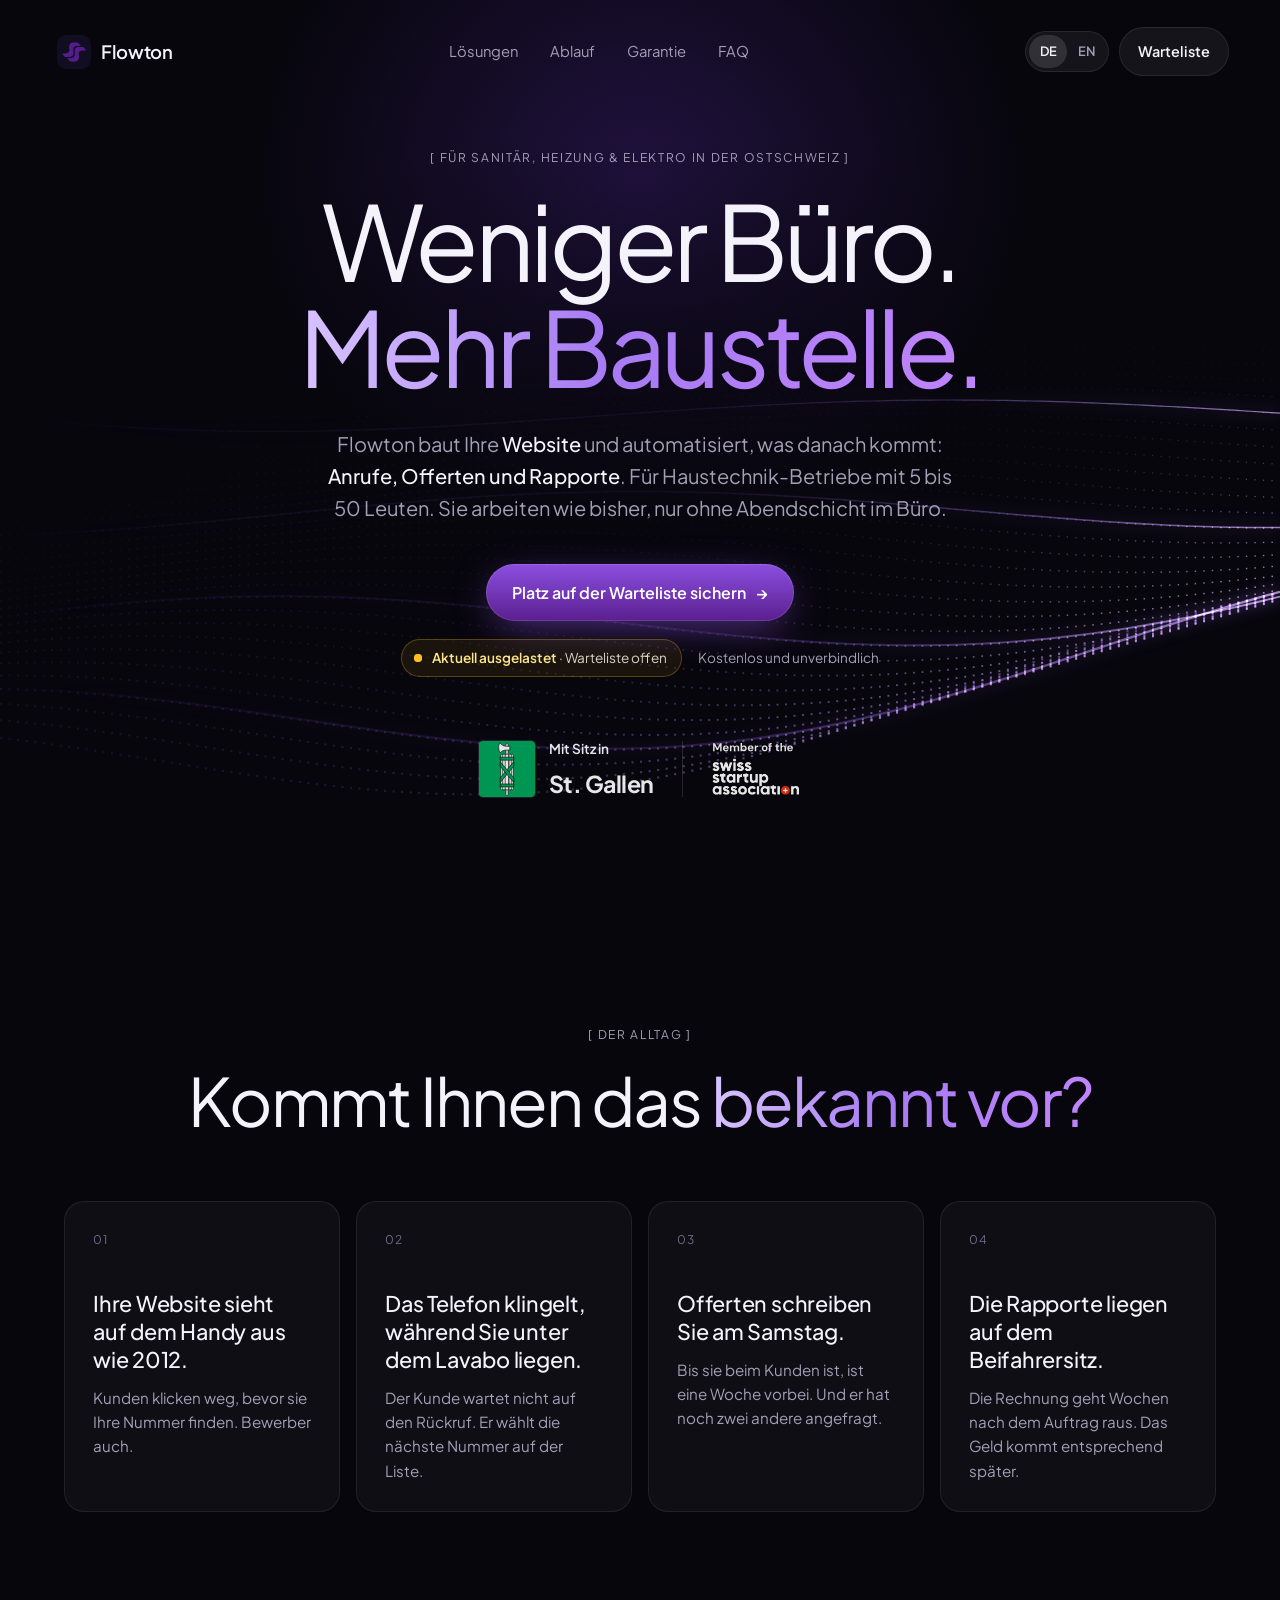
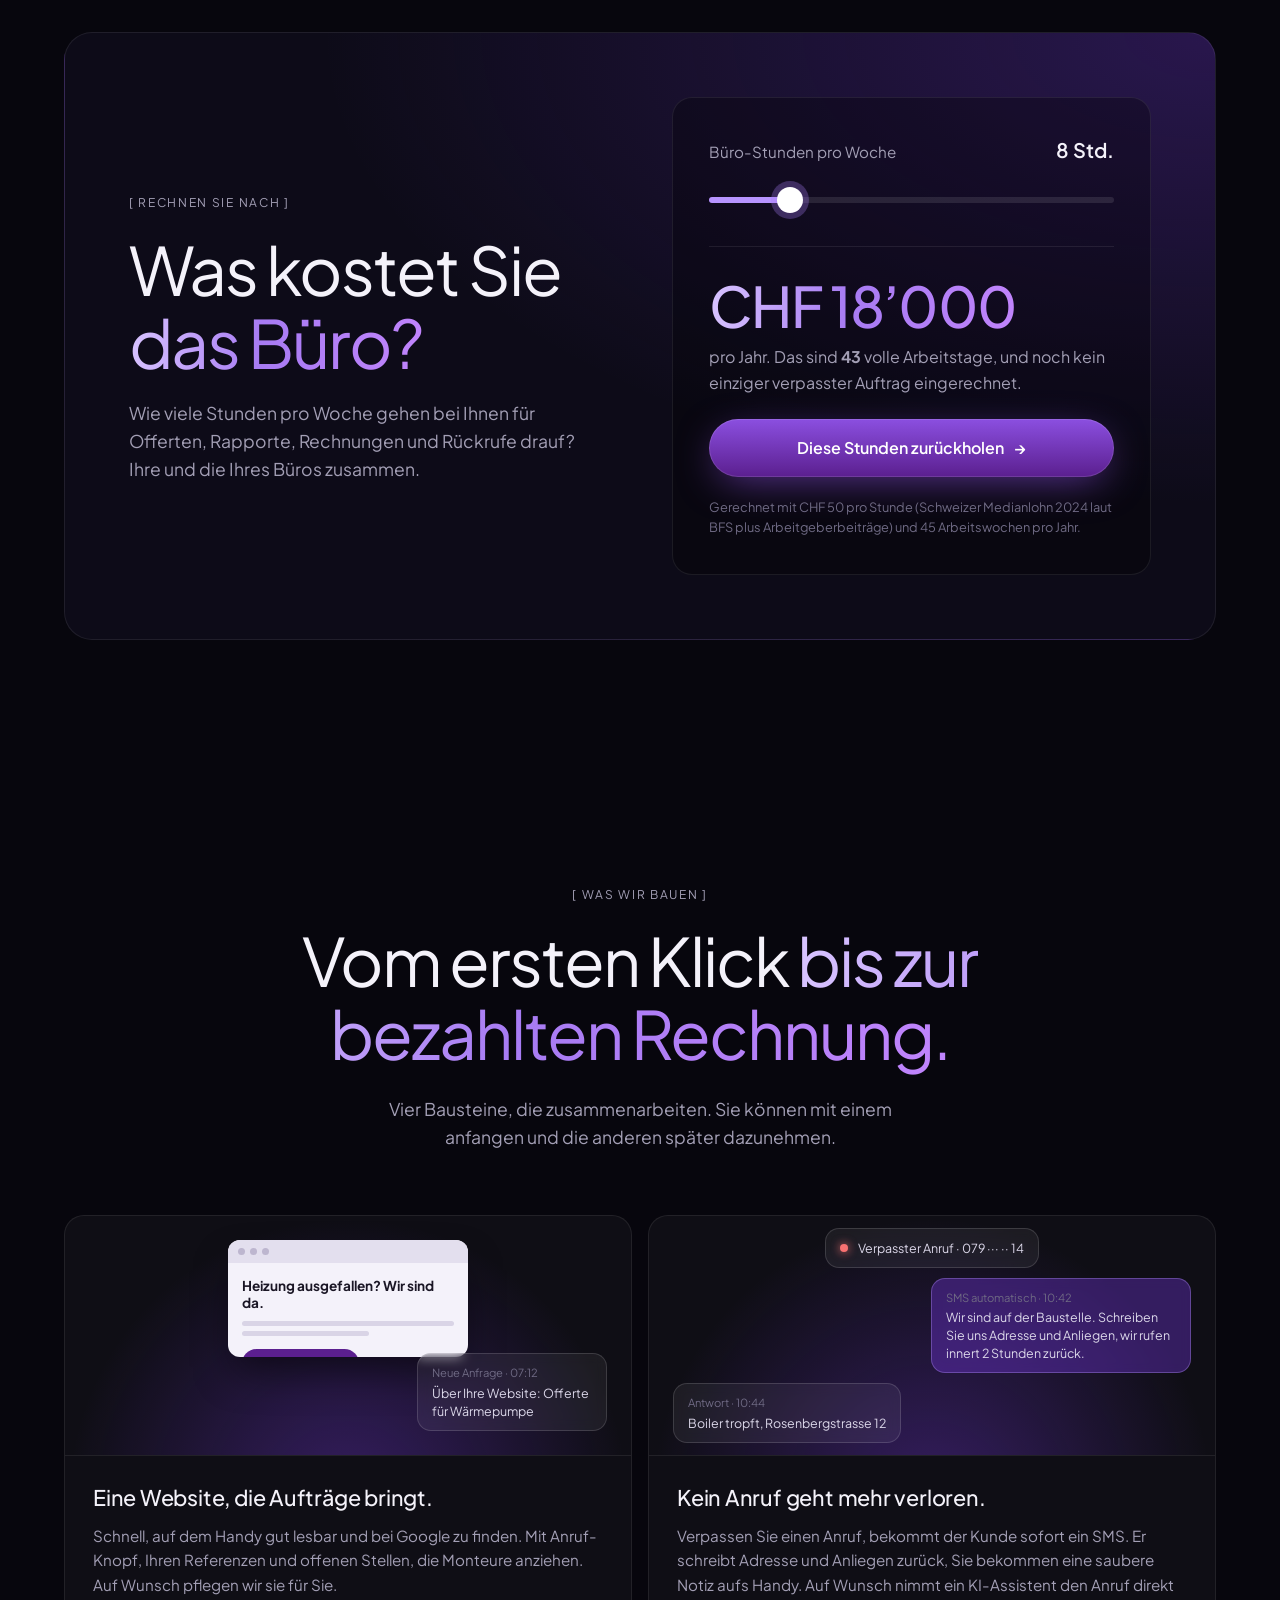
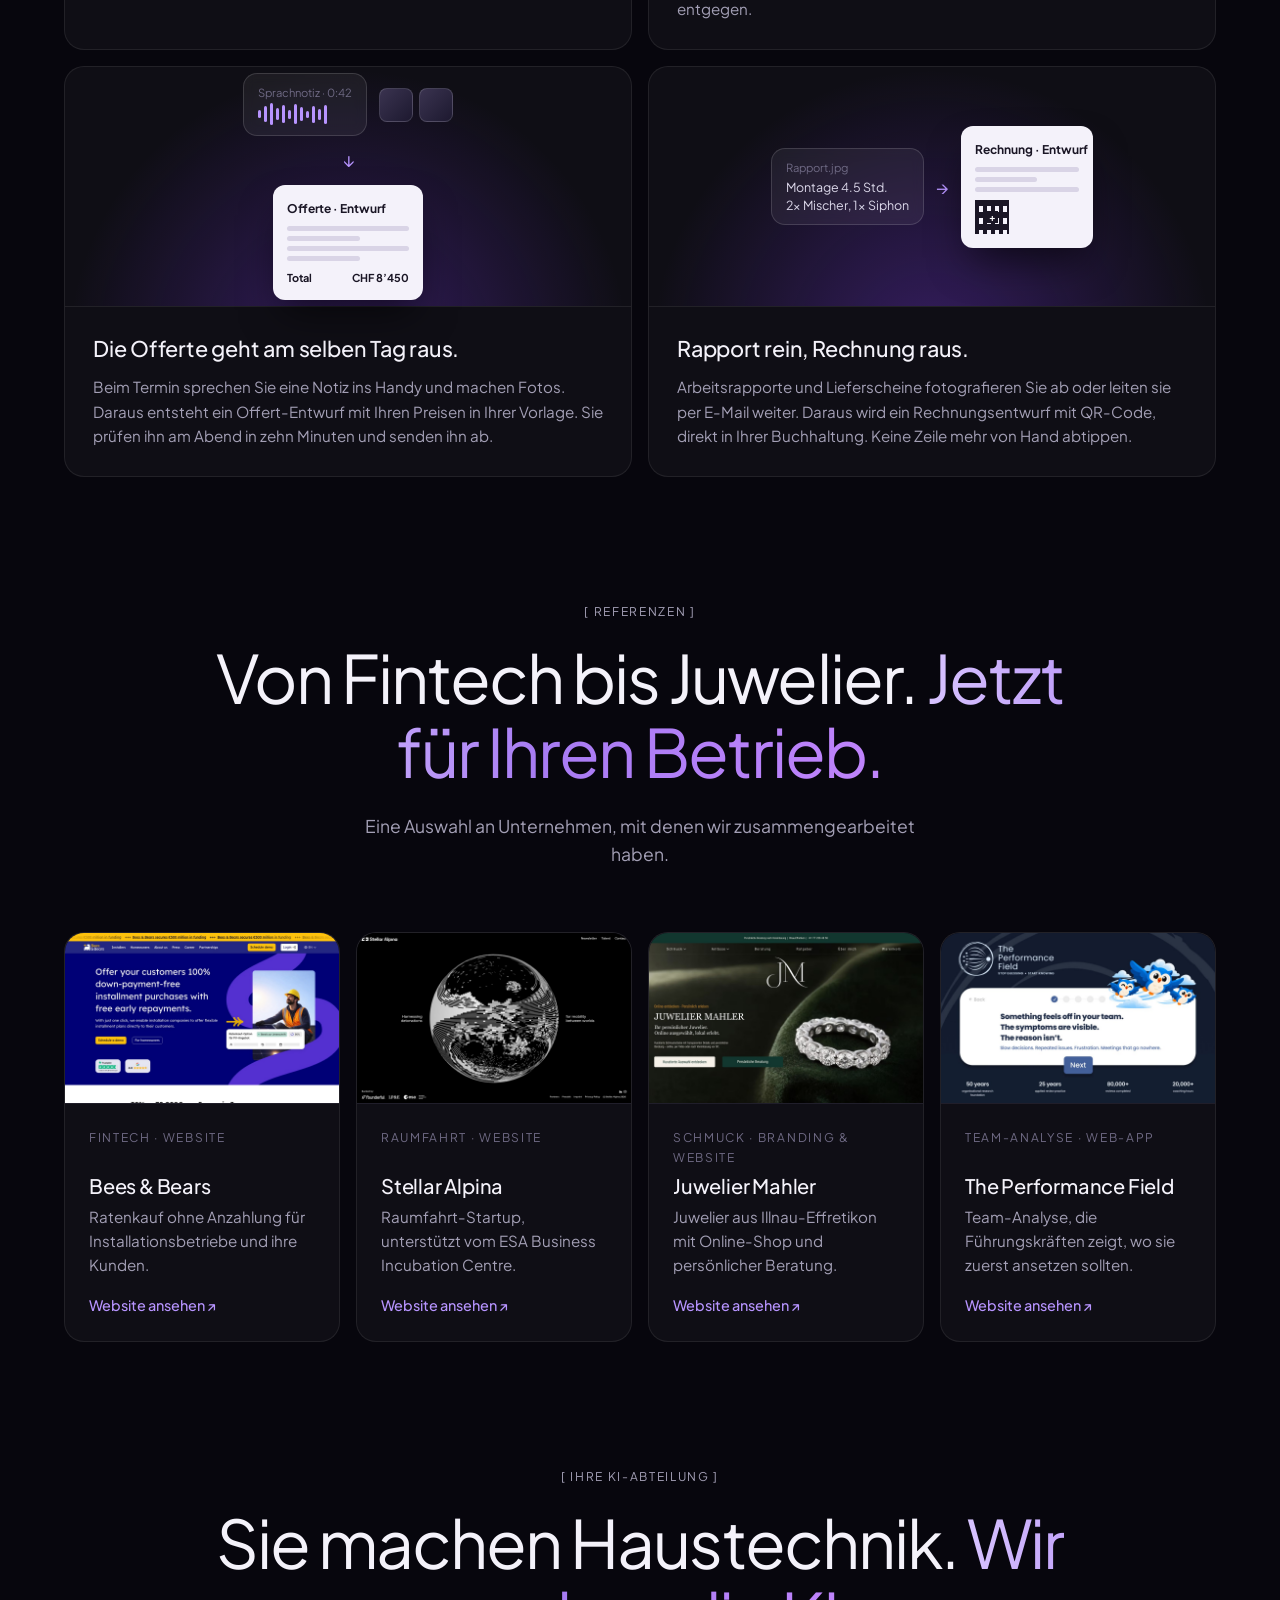
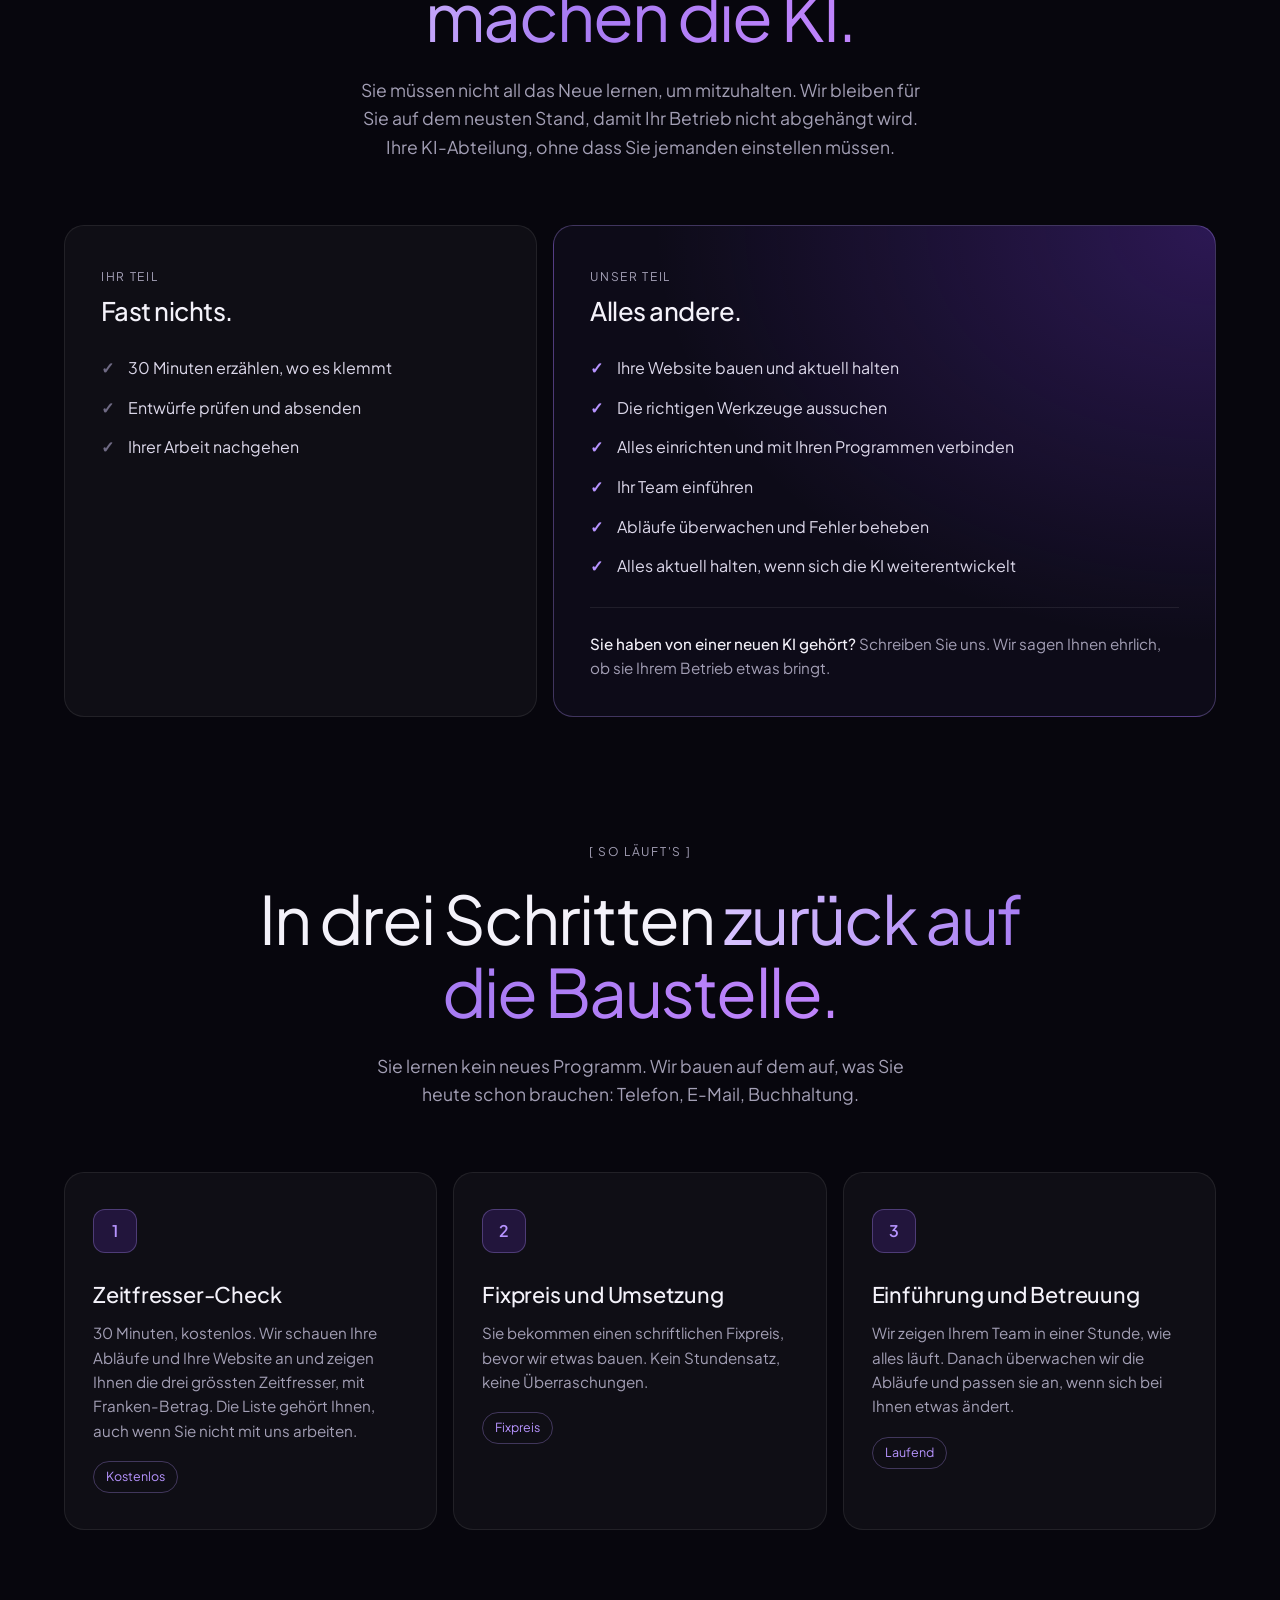
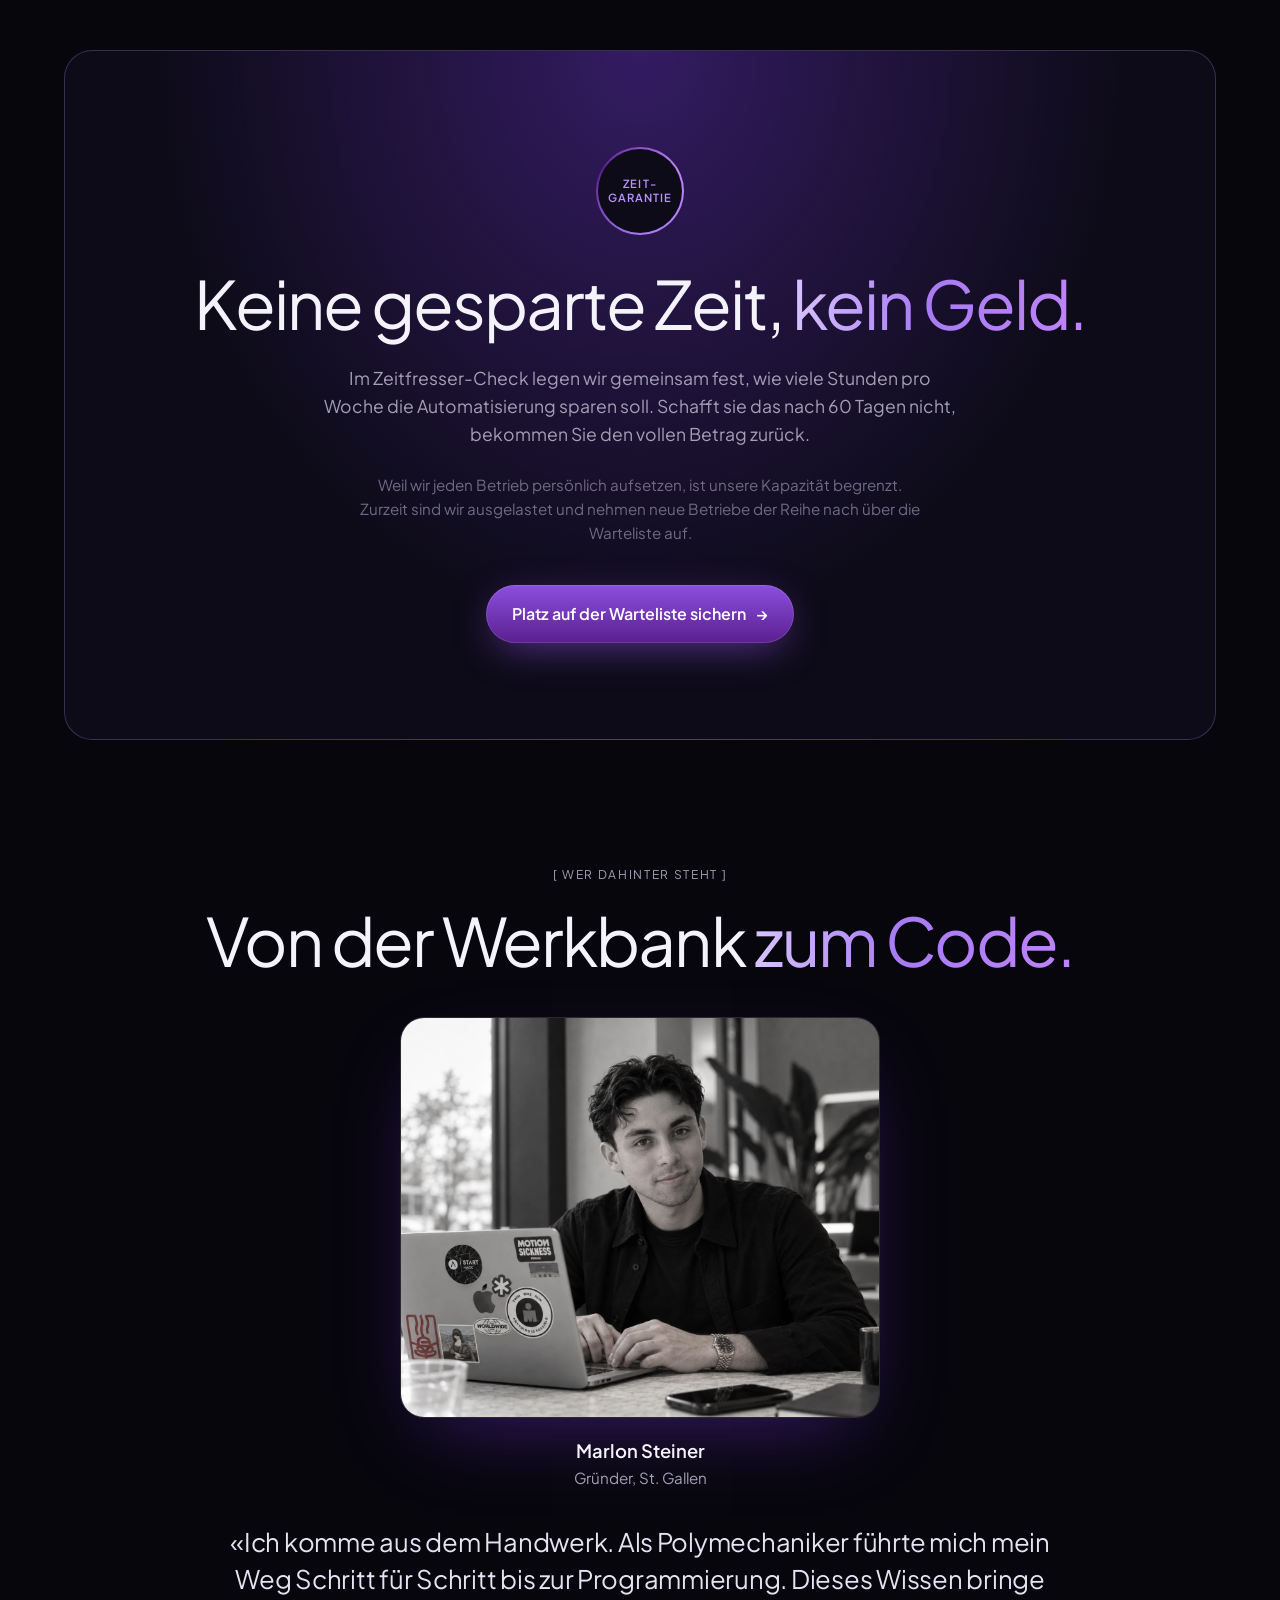
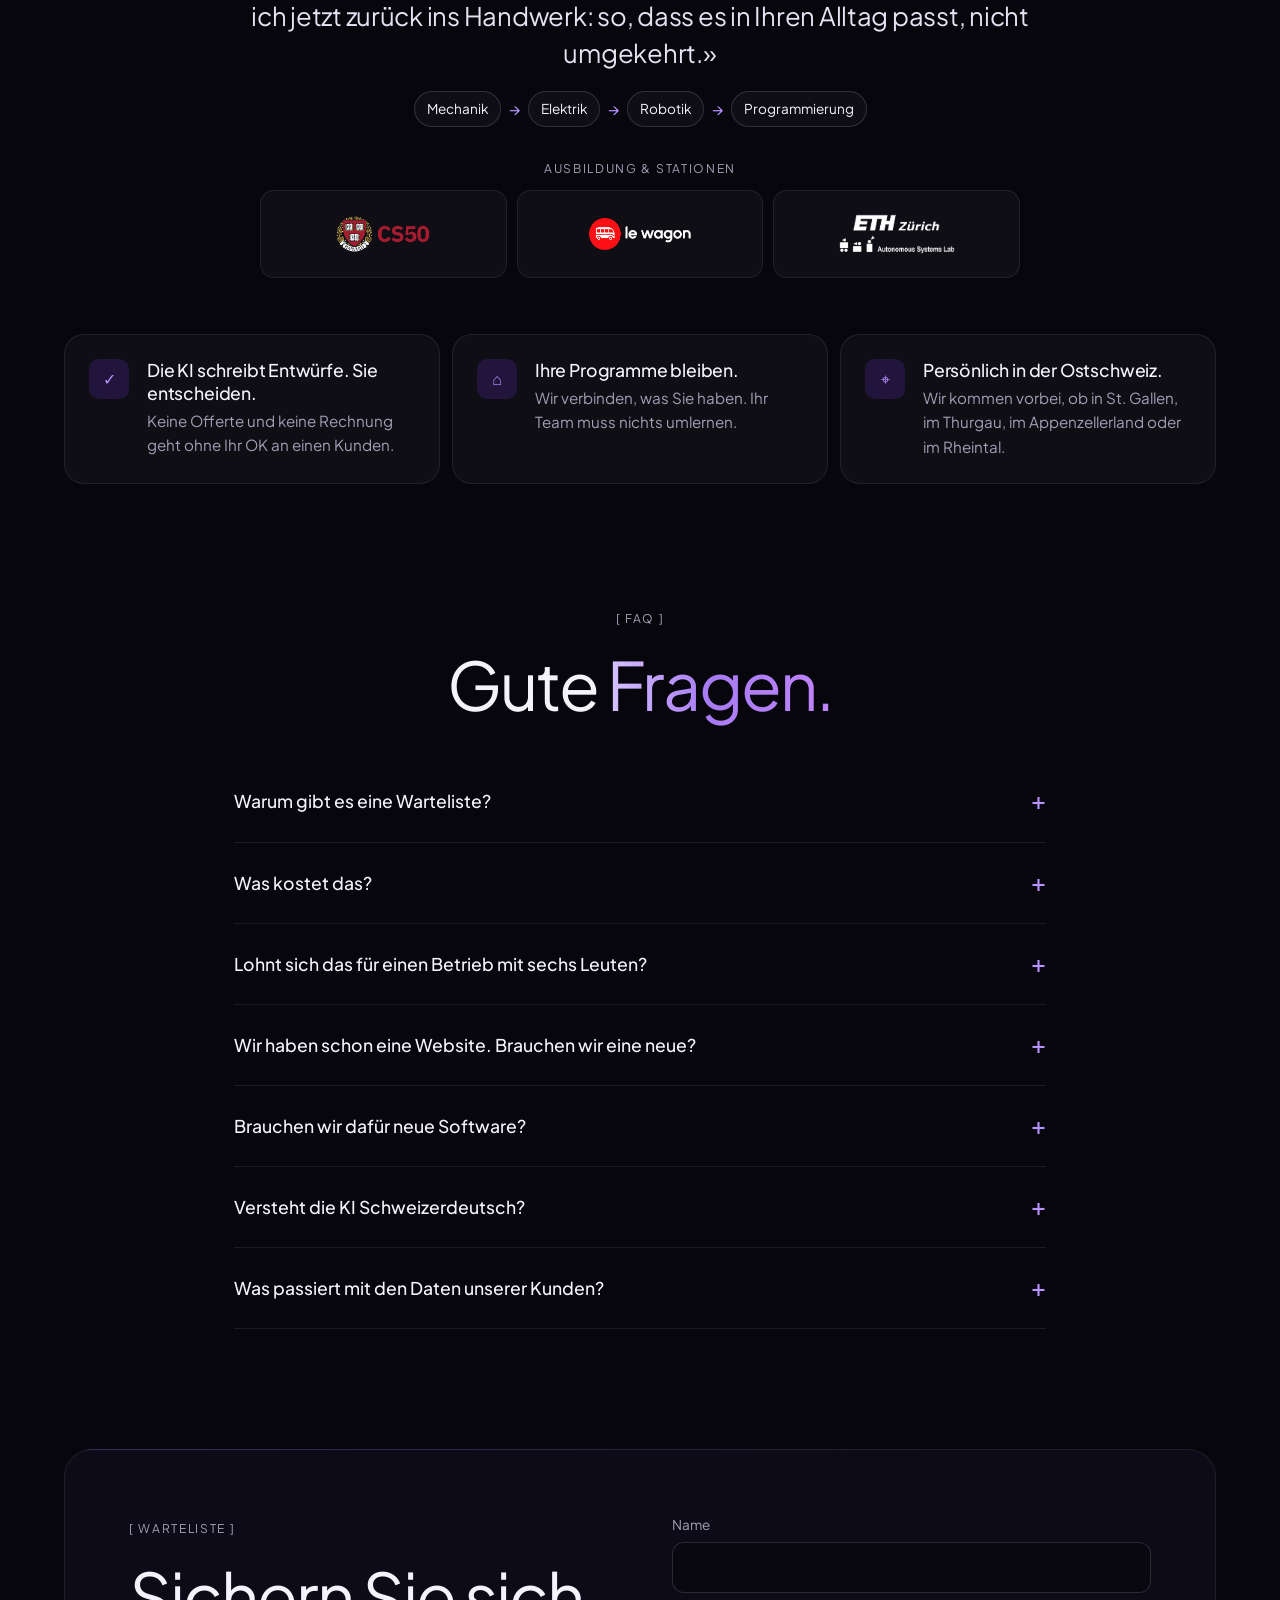
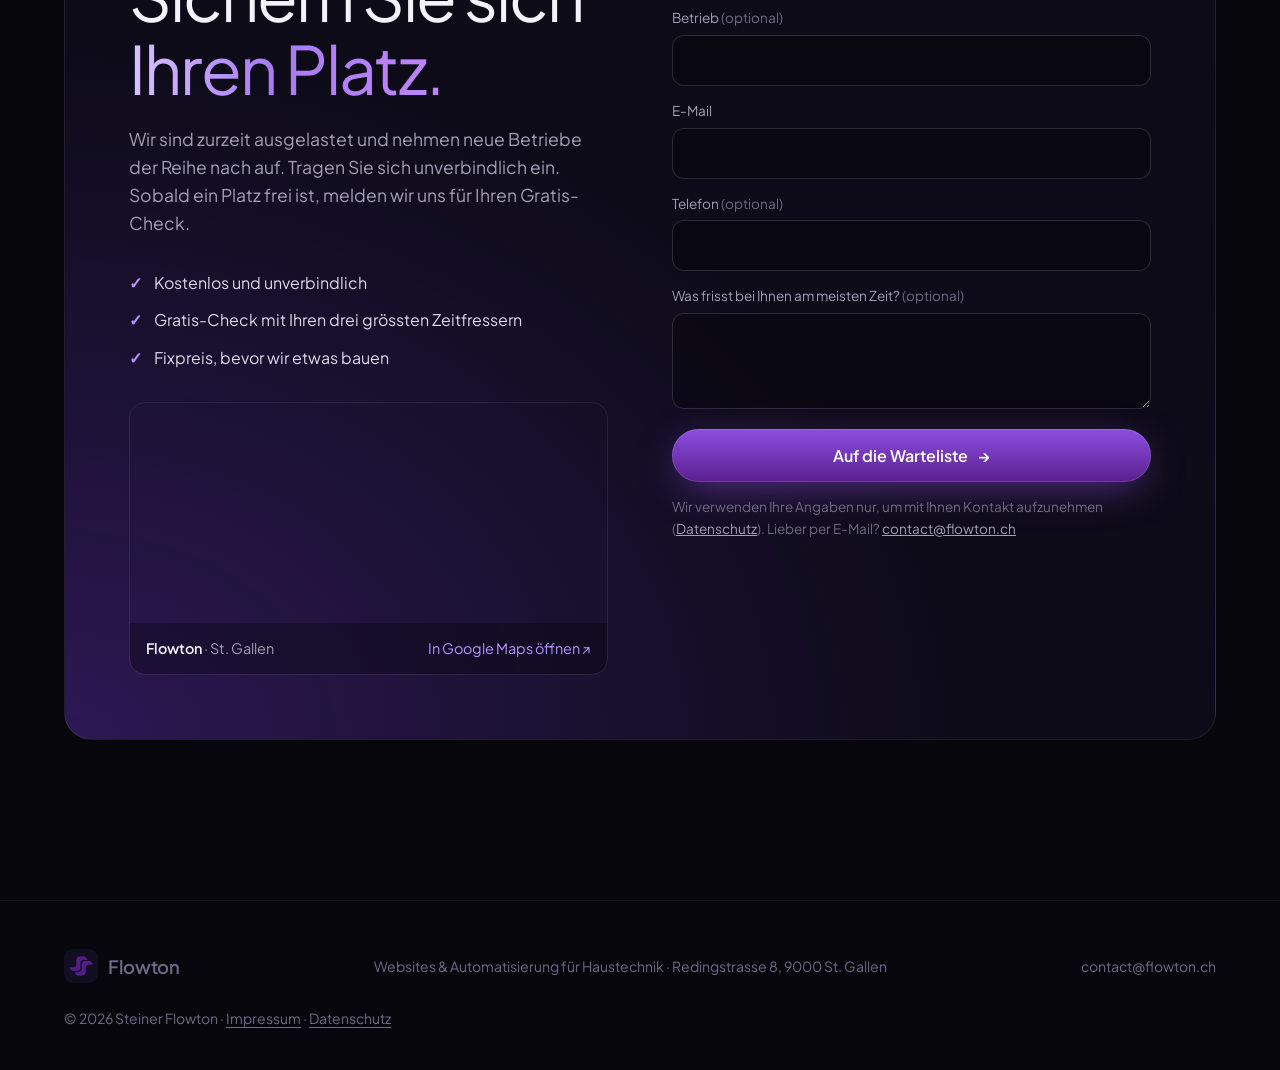
==== commit f3d0c93e: "Update Performance Field alt text Co-Authored-By: Claude Opus 5.5 <noreply@anthropic.com>" ====
--- a/index.html
+++ b/index.html
@@ -288,7 +288,7 @@
             </div>
           </a>
           <a class="ref reveal" href="https://theperformancefield.com/" target="_blank" rel="noopener">
-            <div class="ref-shot"><img src="/assets/refs/performance-field.jpg" alt="Logo von The Performance Field" width="1120" height="700" loading="lazy"></div>
+            <div class="ref-shot"><img src="/assets/refs/performance-field.jpg" alt="Startbildschirm der Team-Analyse-App von The Performance Field" width="1120" height="700" loading="lazy"></div>
             <div class="ref-body">
               <span class="ref-tag">Team-Analyse · Web-App</span>
               <h3>The Performance Field</h3>
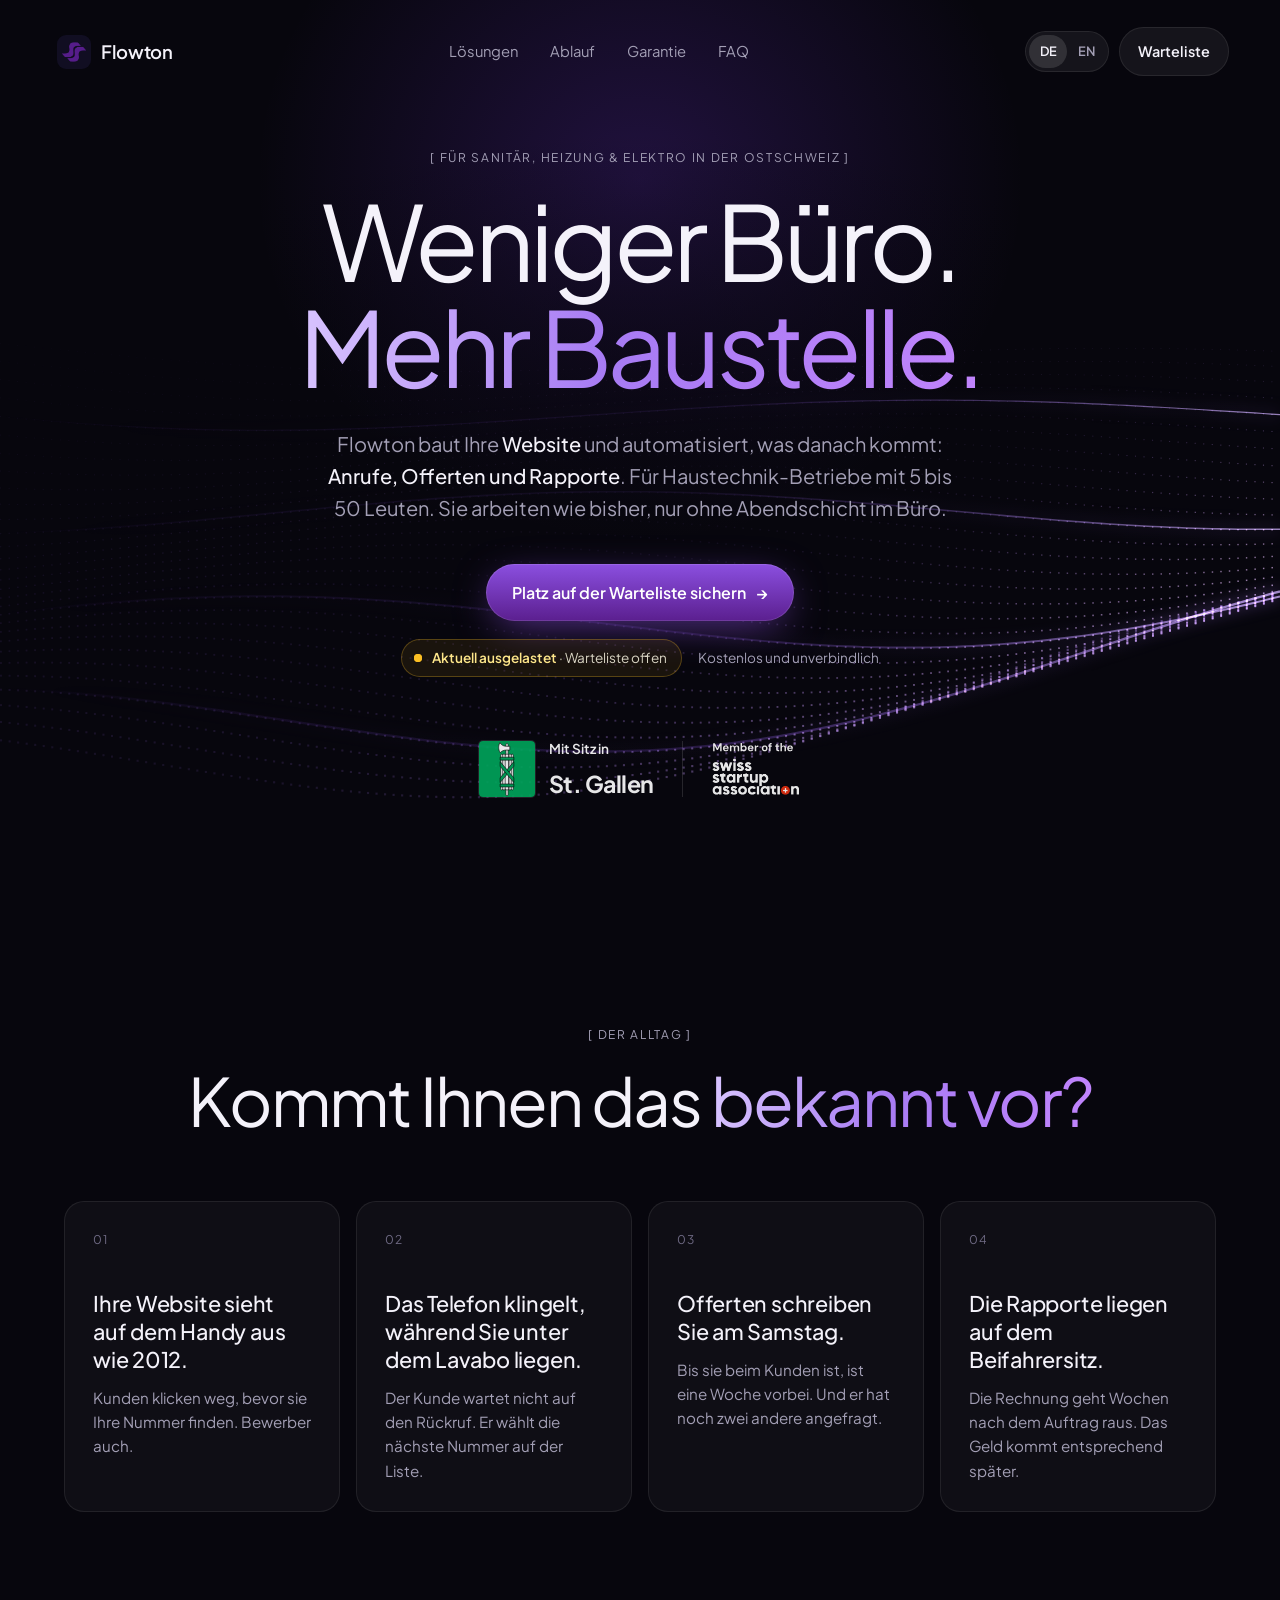
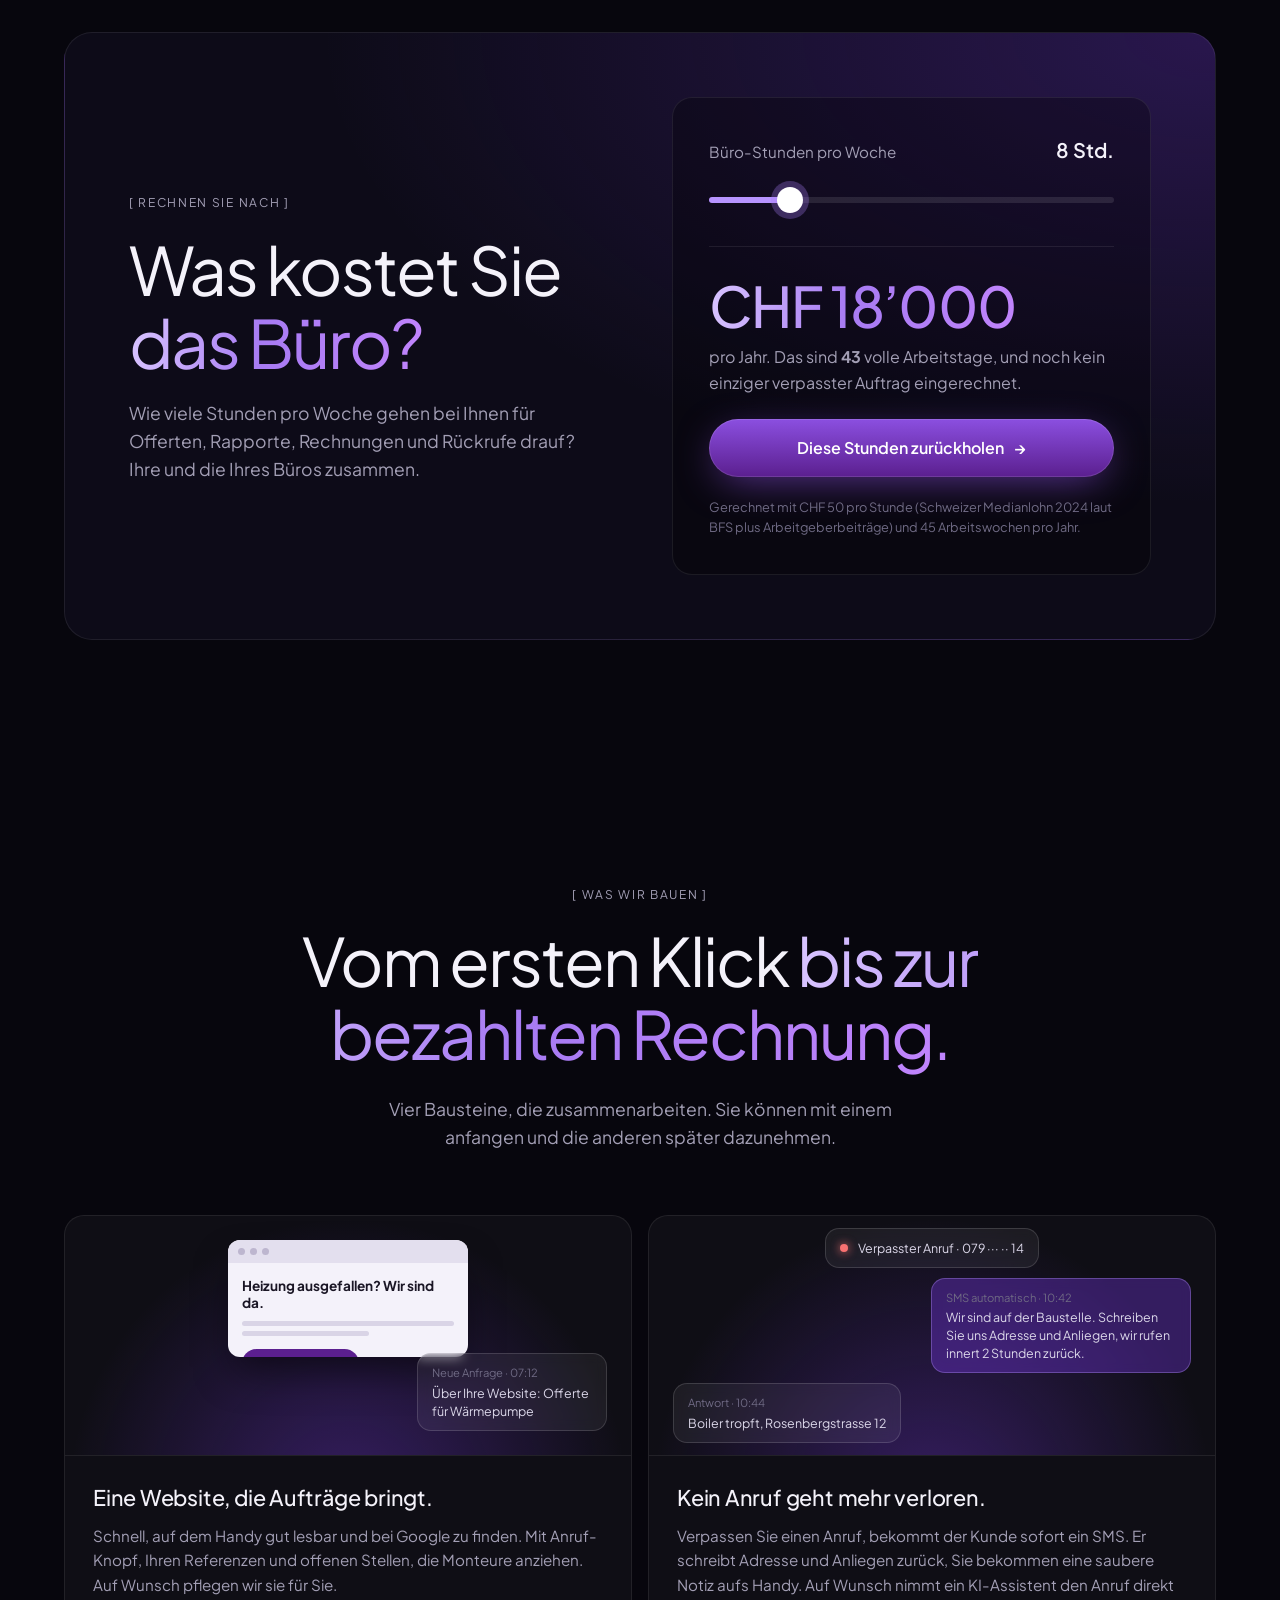
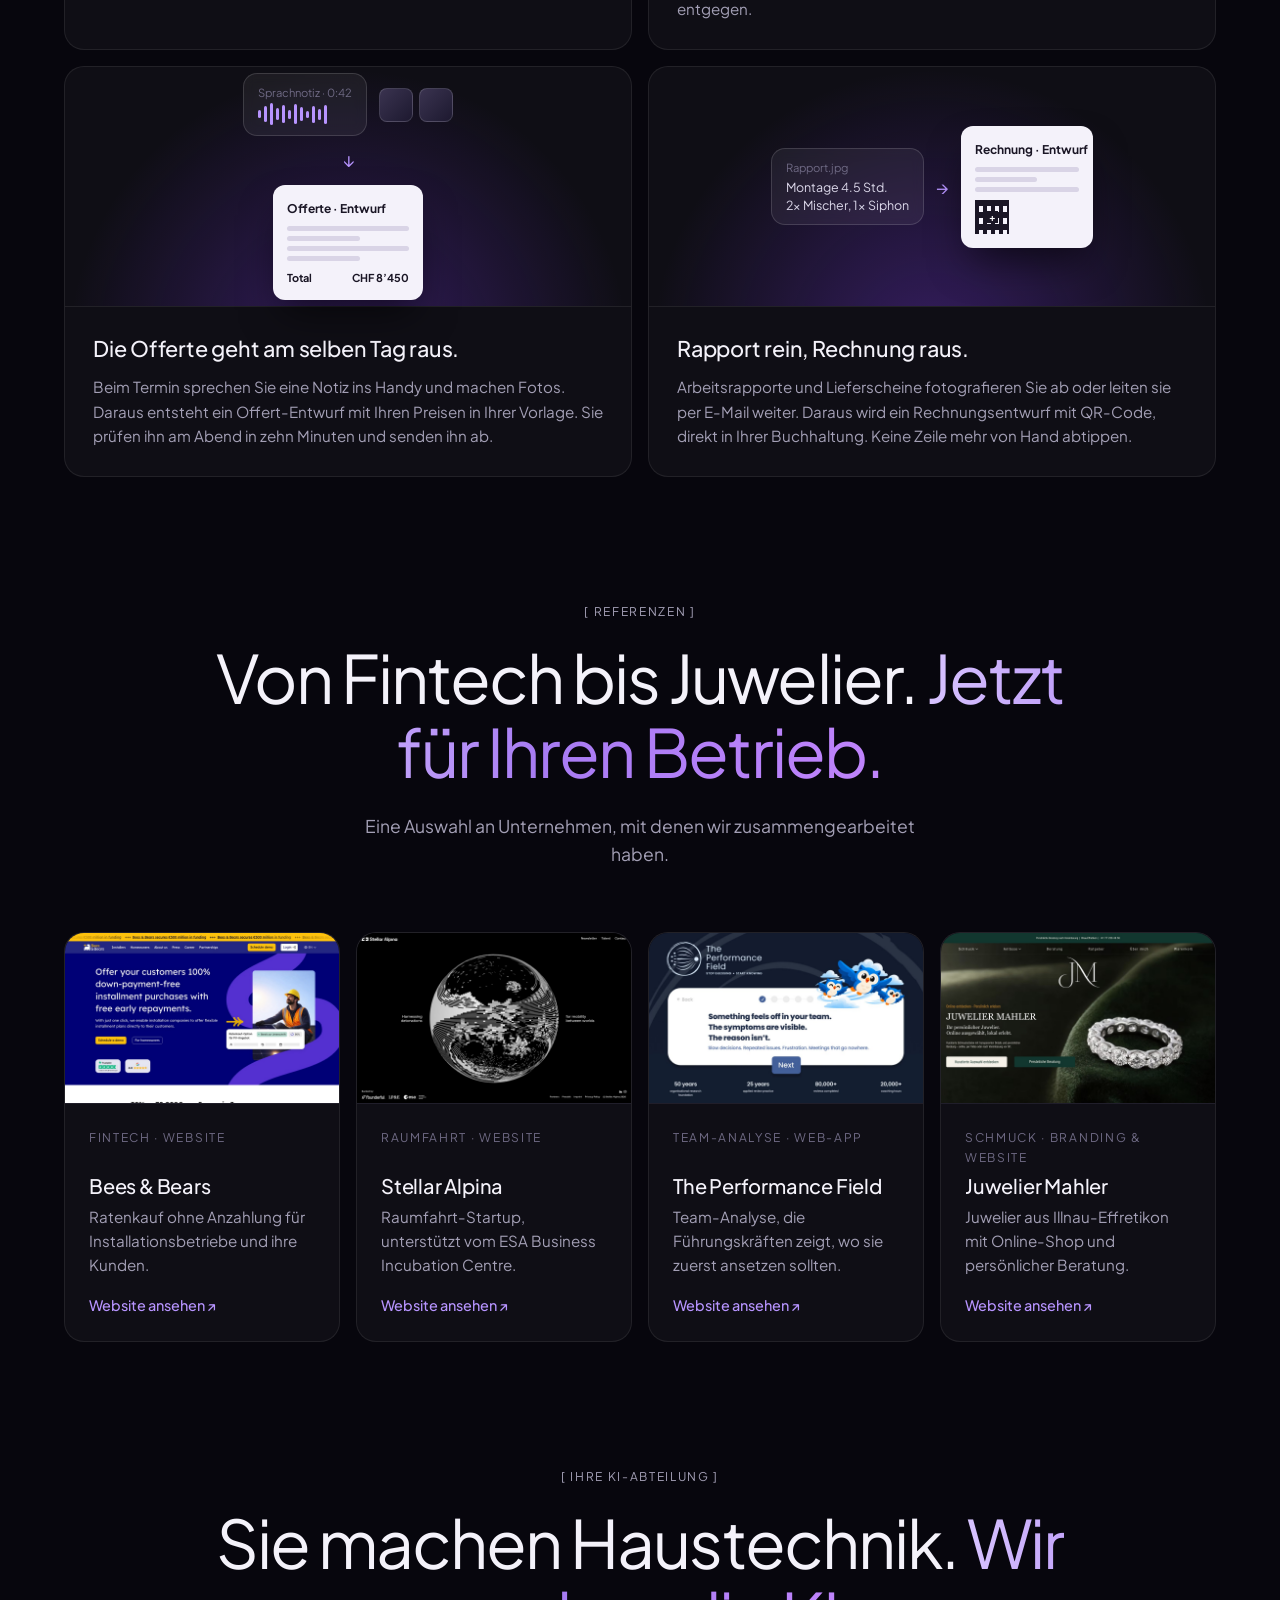
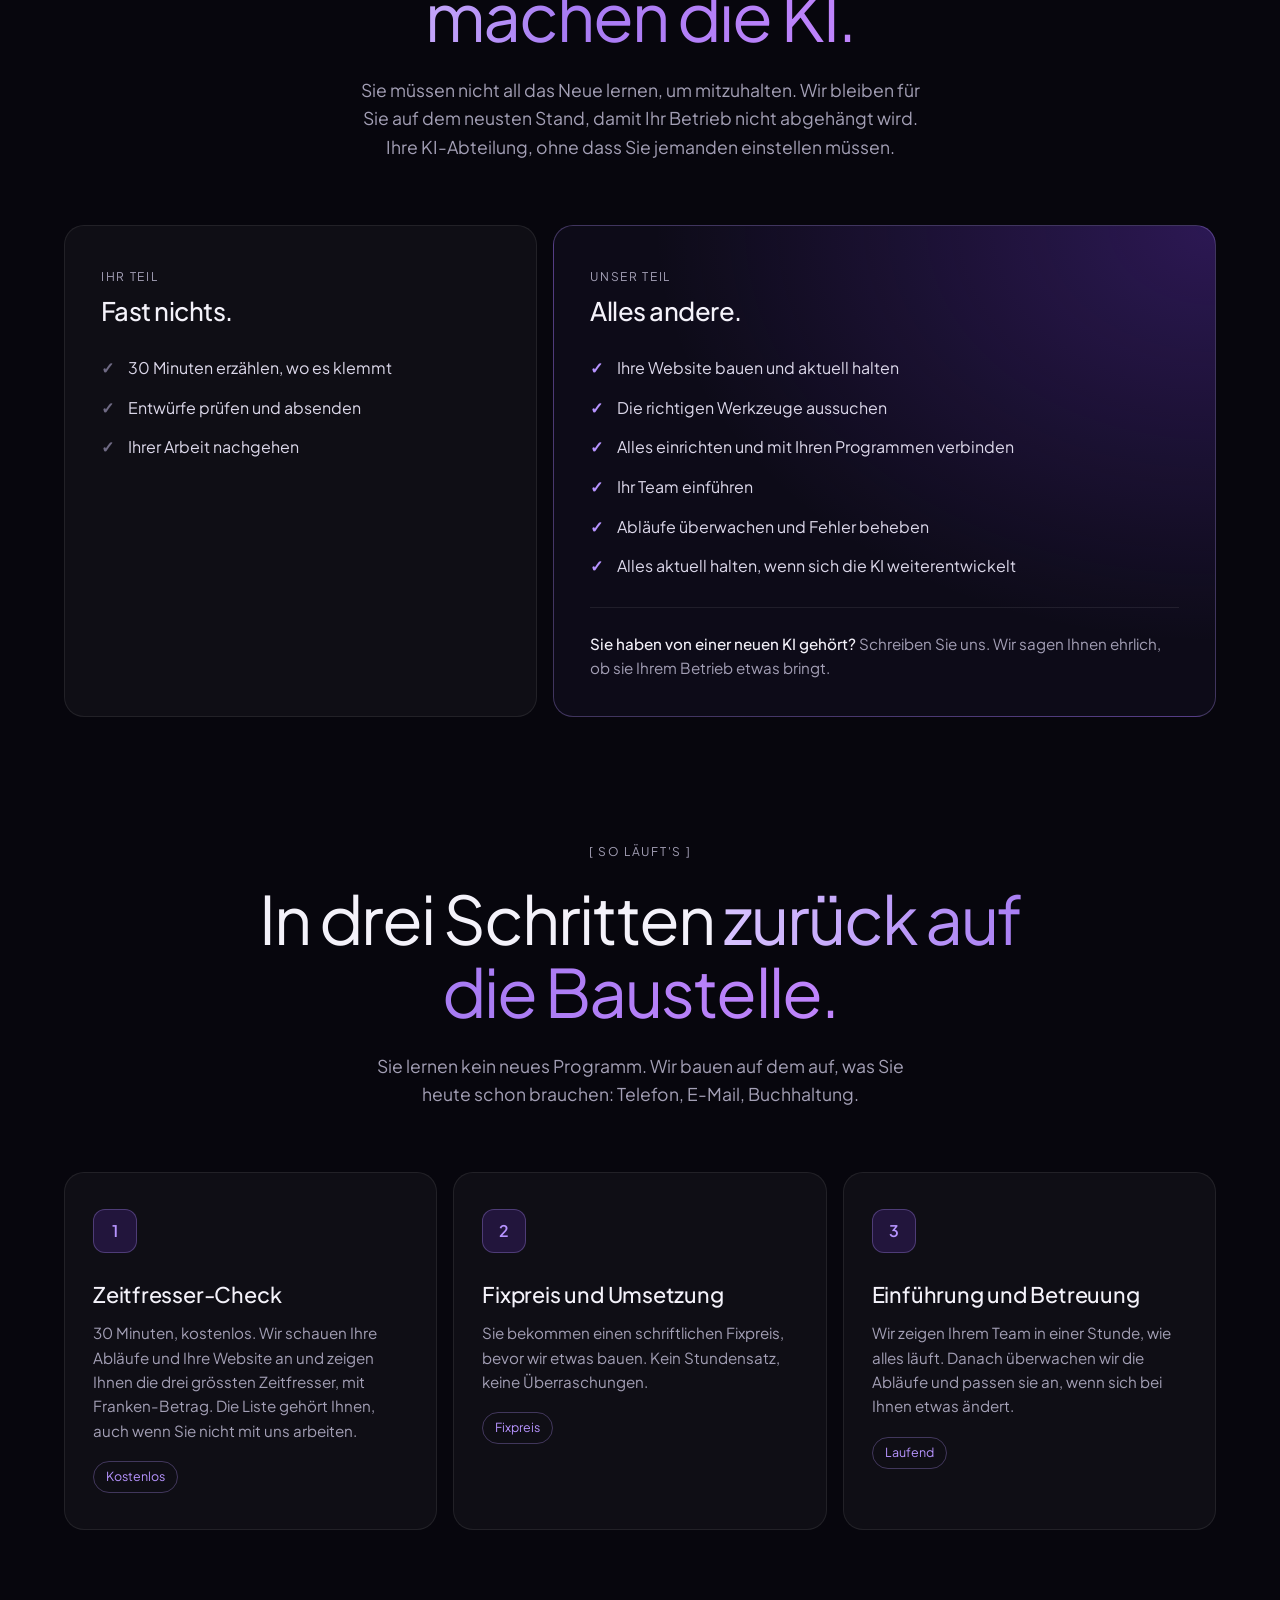
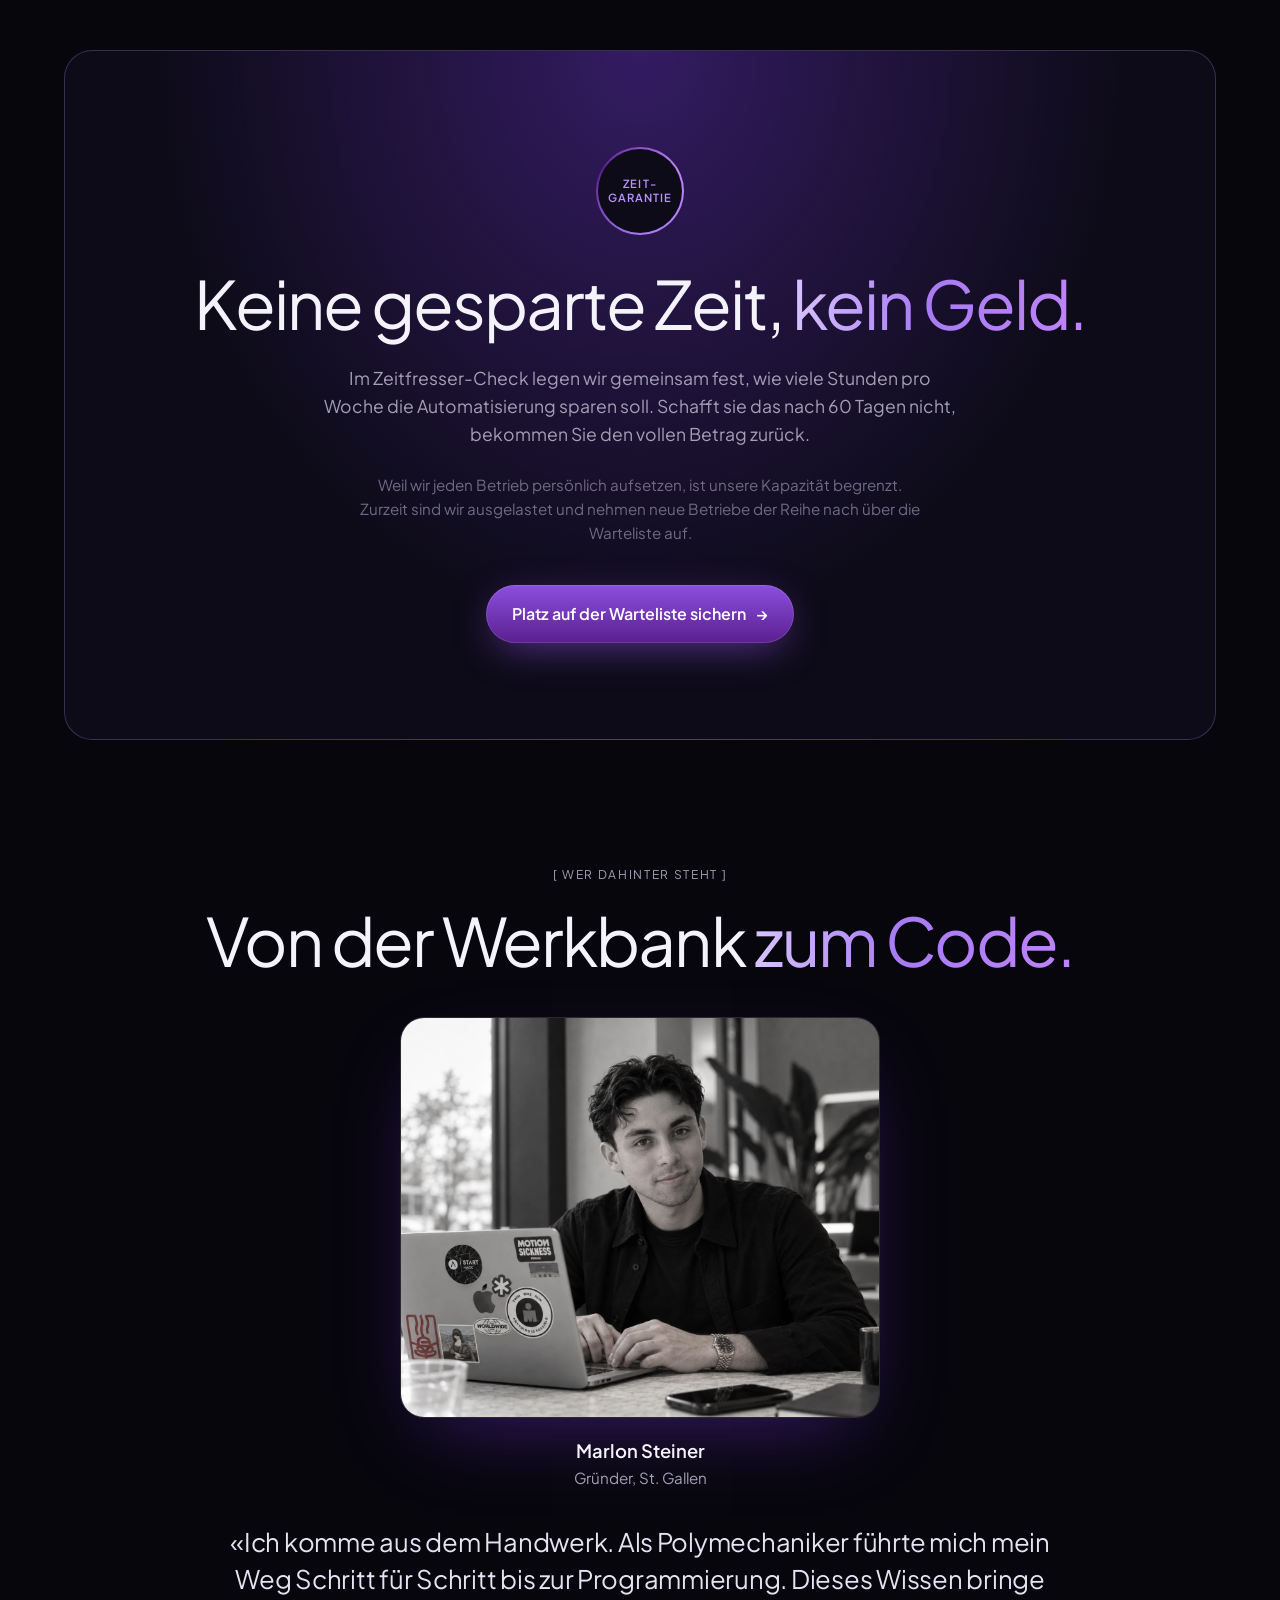
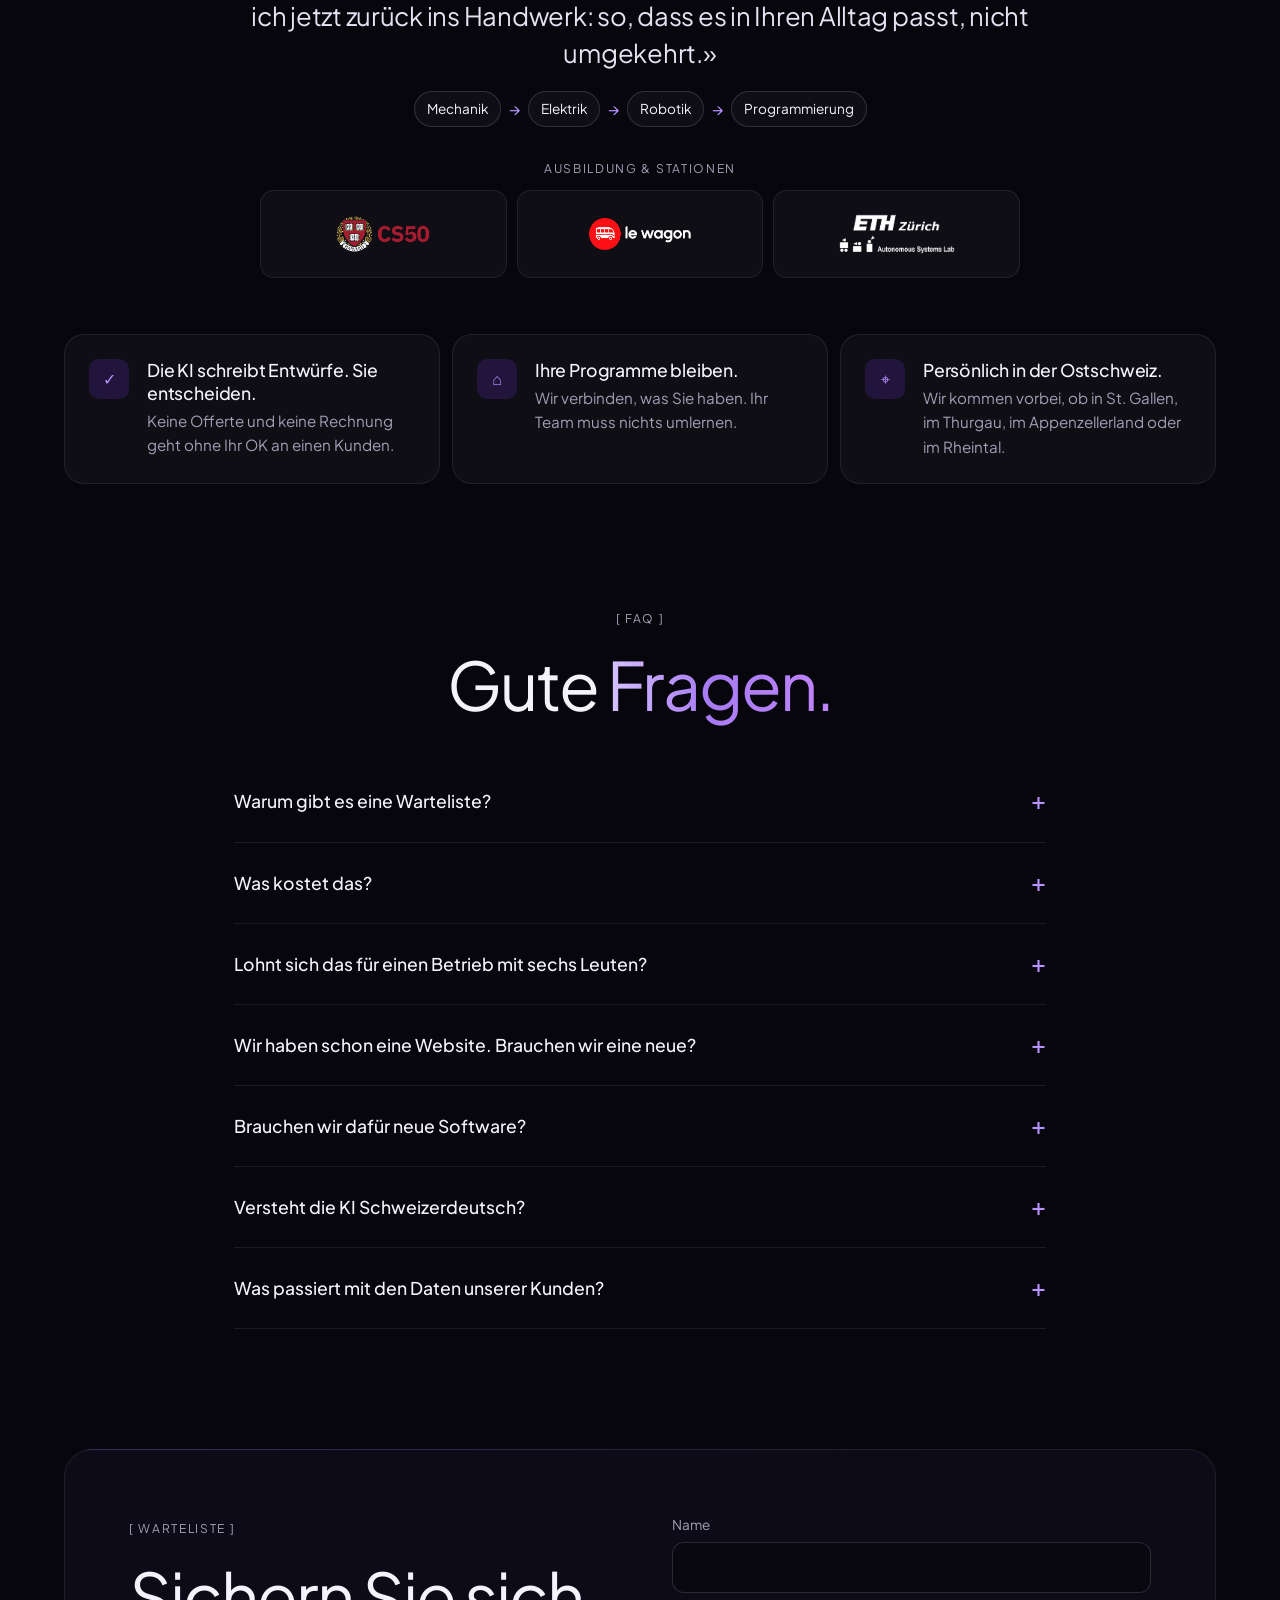
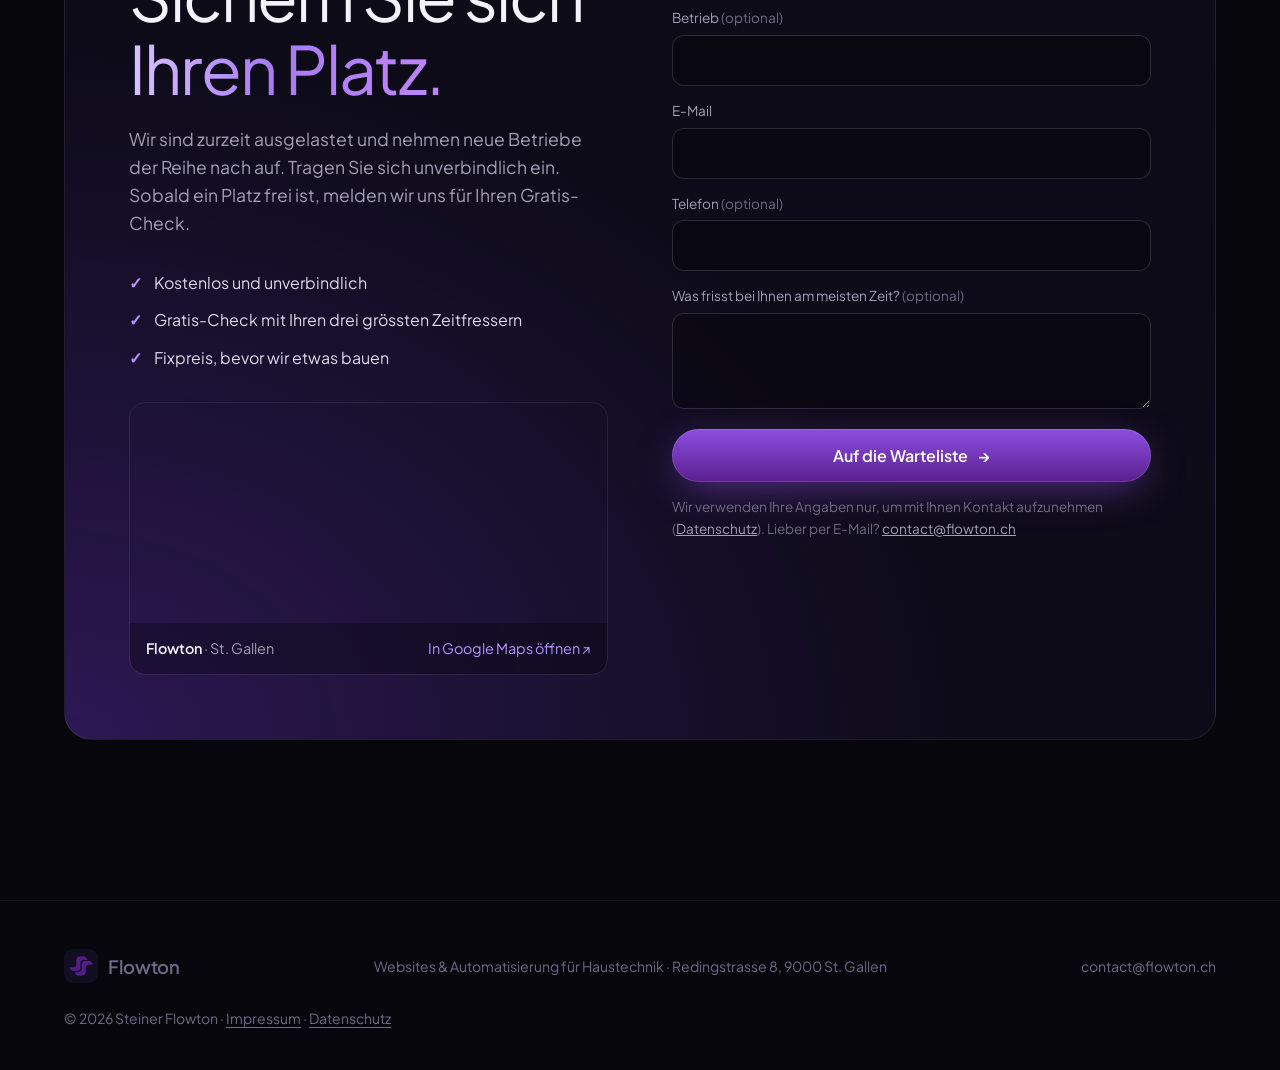
==== commit 4b99df41: "Order references fintech to jeweller Co-Authored-By: Claude Opus 5.5 <noreply@anthropic.com>" ====
--- a/index.html
+++ b/index.html
@@ -278,21 +278,21 @@
               <span class="ref-link">Website ansehen ↗</span>
             </div>
           </a>
+          <a class="ref reveal" href="https://theperformancefield.com/" target="_blank" rel="noopener">
+            <div class="ref-shot"><img src="/assets/refs/performance-field.jpg" alt="Startbildschirm der Team-Analyse-App von The Performance Field" width="1120" height="700" loading="lazy"></div>
+            <div class="ref-body">
+              <span class="ref-tag">Team-Analyse · Web-App</span>
+              <h3>The Performance Field</h3>
+              <p>Team-Analyse, die Führungskräften zeigt, wo sie zuerst ansetzen sollten.</p>
+              <span class="ref-link">Website ansehen ↗</span>
+            </div>
+          </a>
           <a class="ref reveal" href="https://www.juwelier-mahler.com/" target="_blank" rel="noopener">
             <div class="ref-shot"><img src="/assets/refs/juwelier-mahler.jpg" alt="Startseite von Juwelier Mahler" width="1120" height="700" loading="lazy"></div>
             <div class="ref-body">
               <span class="ref-tag">Schmuck · Branding &amp; Website</span>
               <h3>Juwelier Mahler</h3>
               <p>Juwelier aus Illnau-Effretikon mit Online-Shop und persönlicher Beratung.</p>
-              <span class="ref-link">Website ansehen ↗</span>
-            </div>
-          </a>
-          <a class="ref reveal" href="https://theperformancefield.com/" target="_blank" rel="noopener">
-            <div class="ref-shot"><img src="/assets/refs/performance-field.jpg" alt="Startbildschirm der Team-Analyse-App von The Performance Field" width="1120" height="700" loading="lazy"></div>
-            <div class="ref-body">
-              <span class="ref-tag">Team-Analyse · Web-App</span>
-              <h3>The Performance Field</h3>
-              <p>Team-Analyse, die Führungskräften zeigt, wo sie zuerst ansetzen sollten.</p>
               <span class="ref-link">Website ansehen ↗</span>
             </div>
           </a>
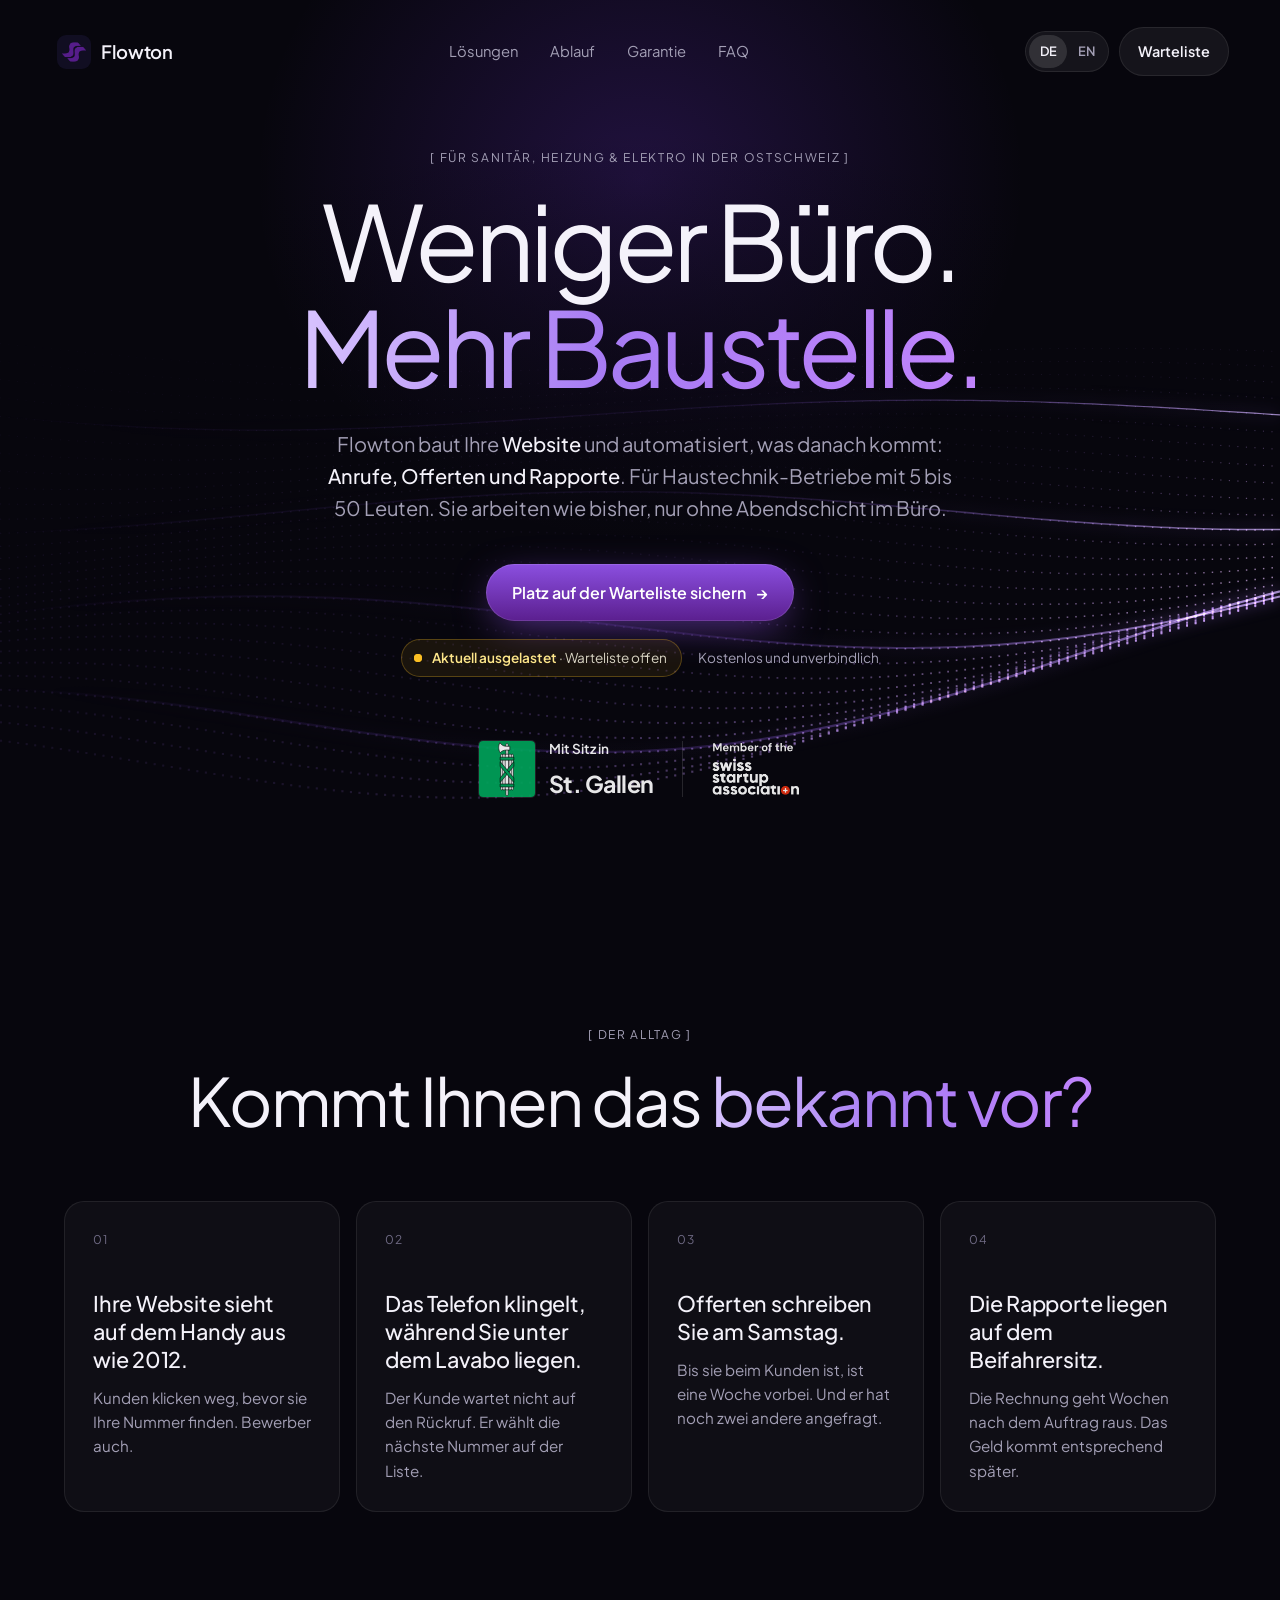
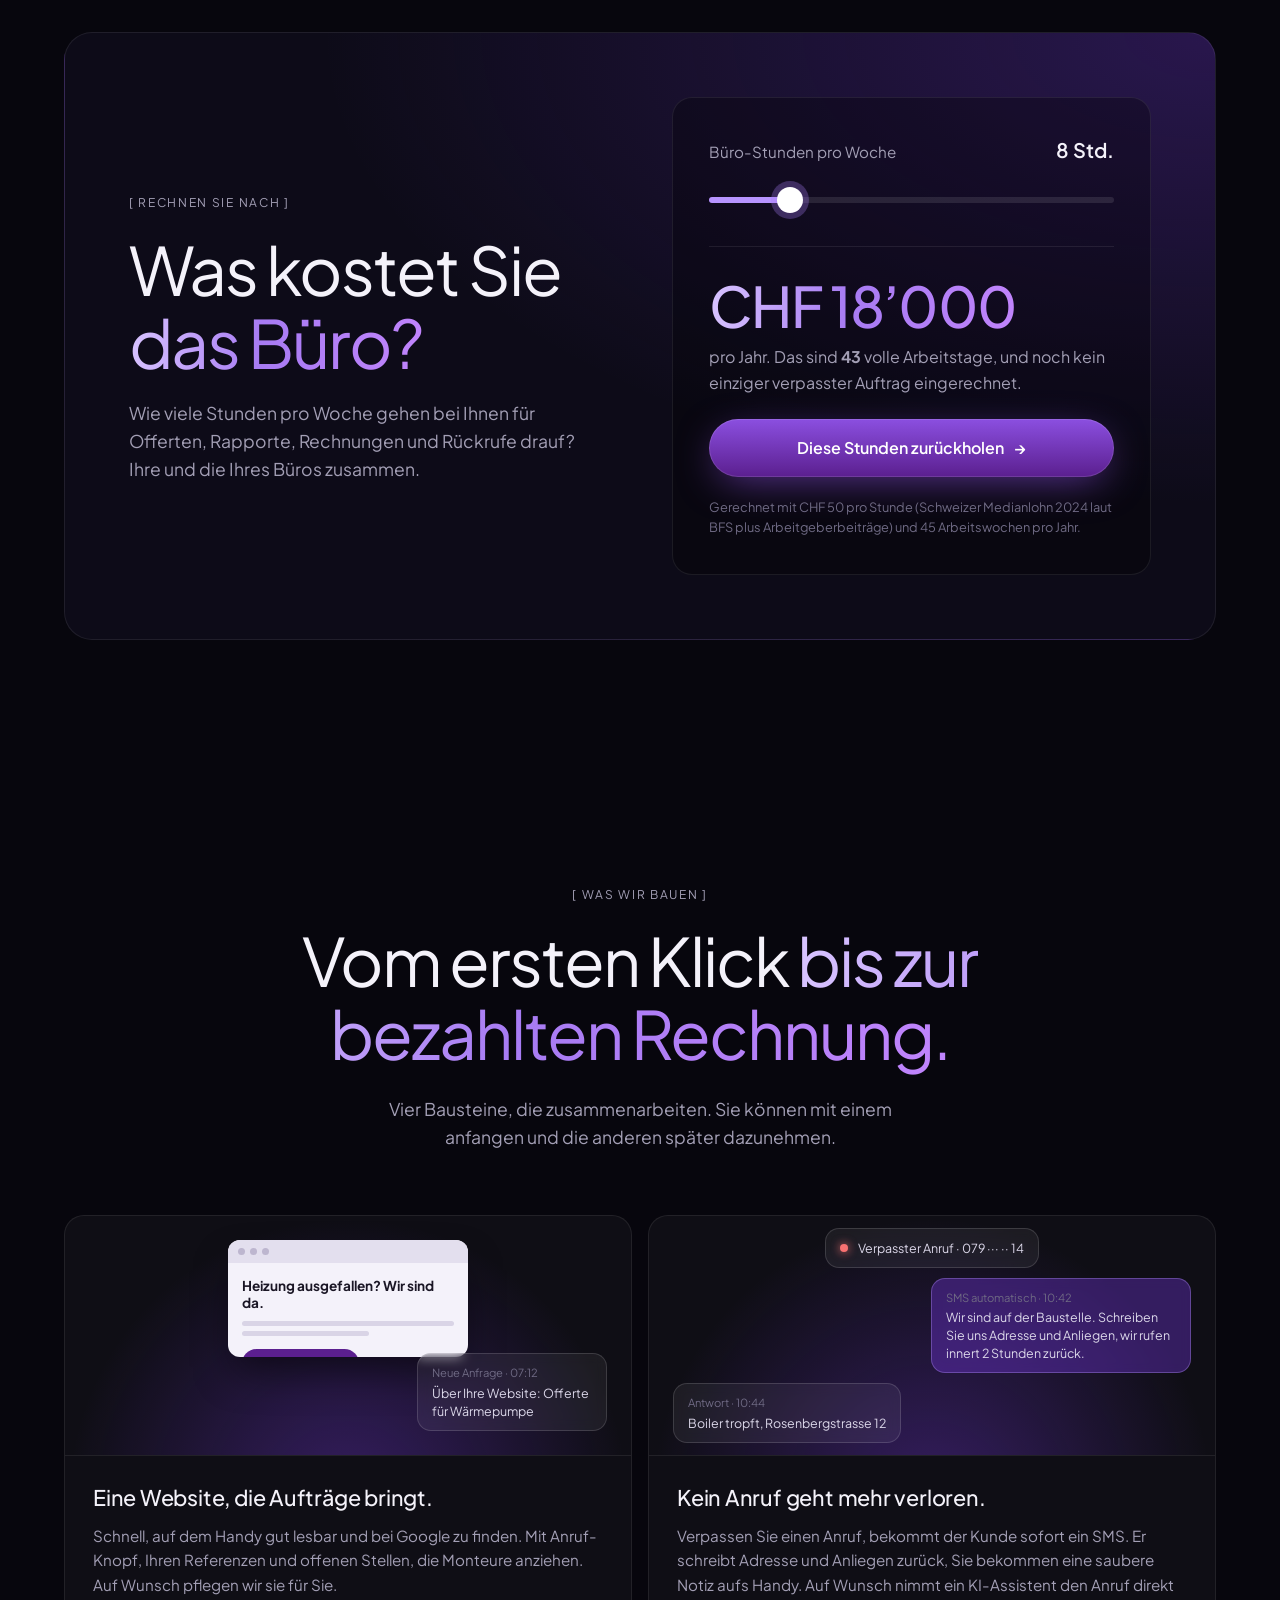
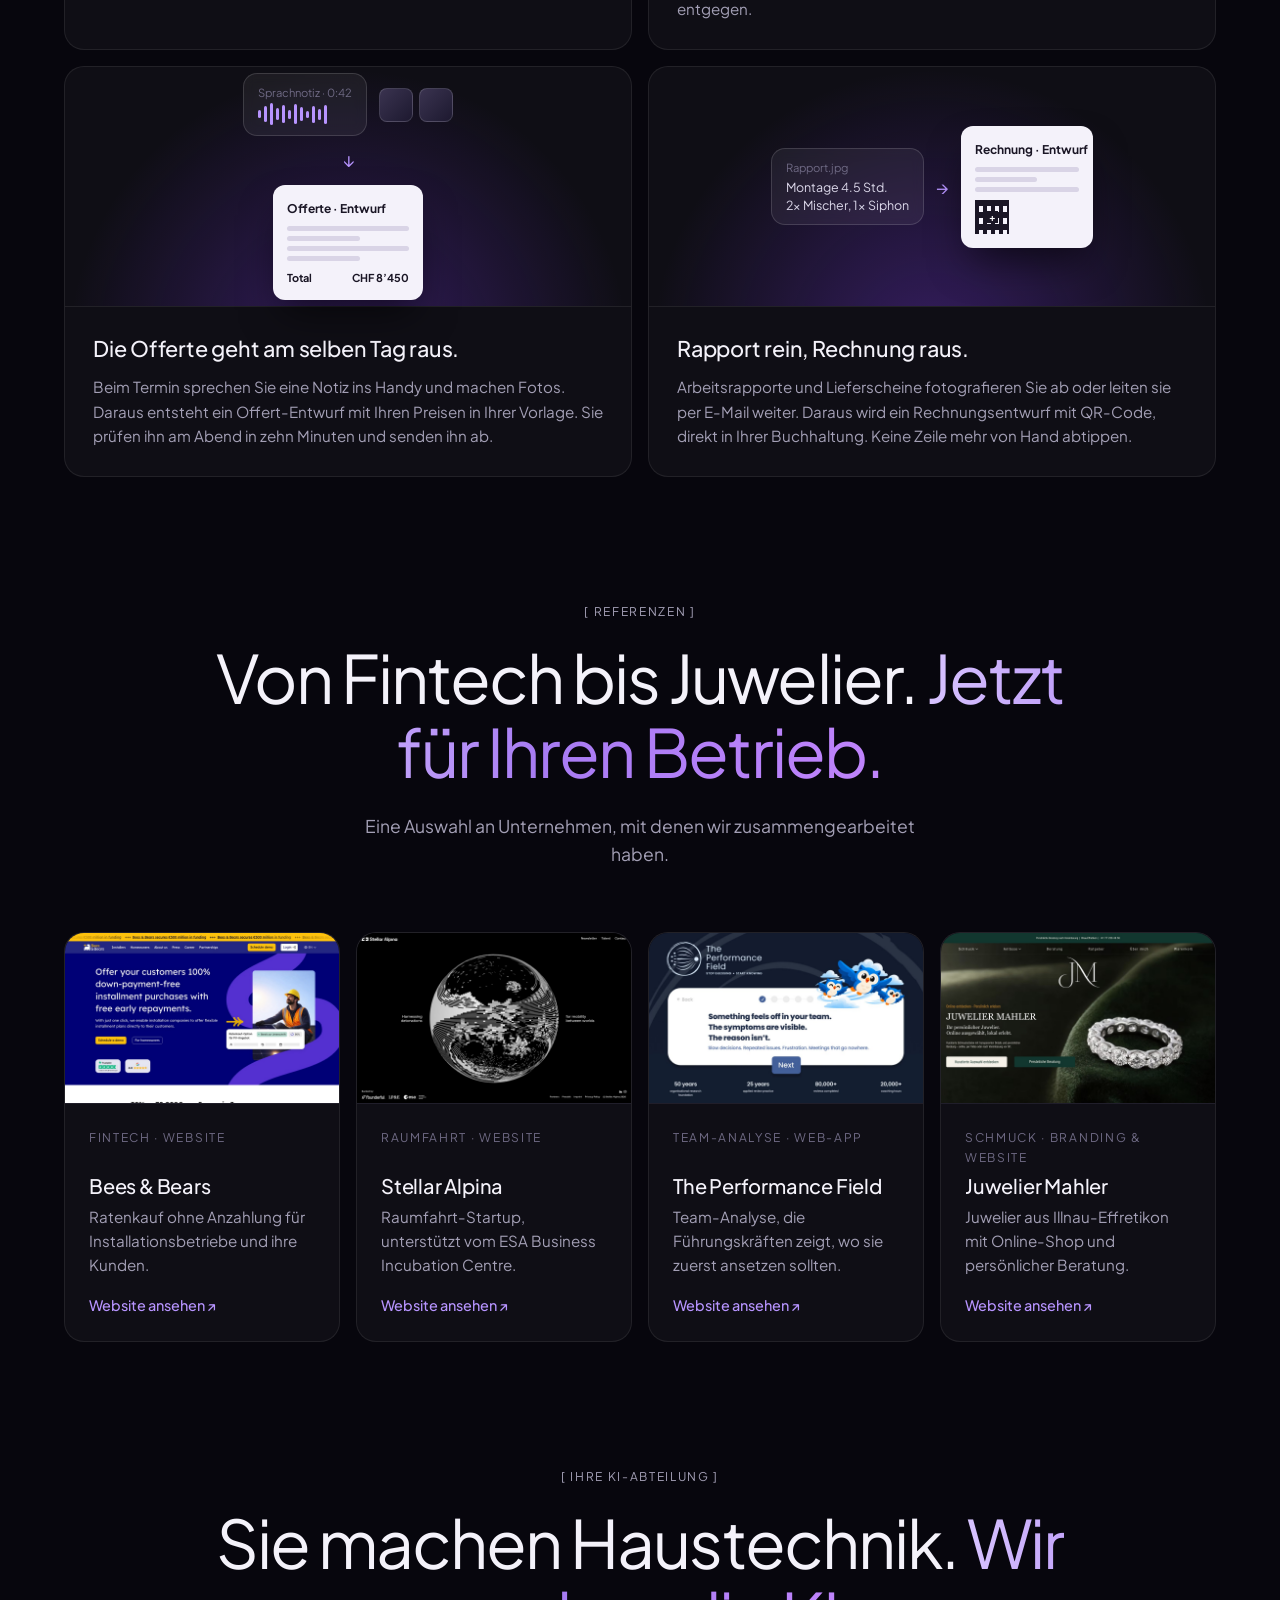
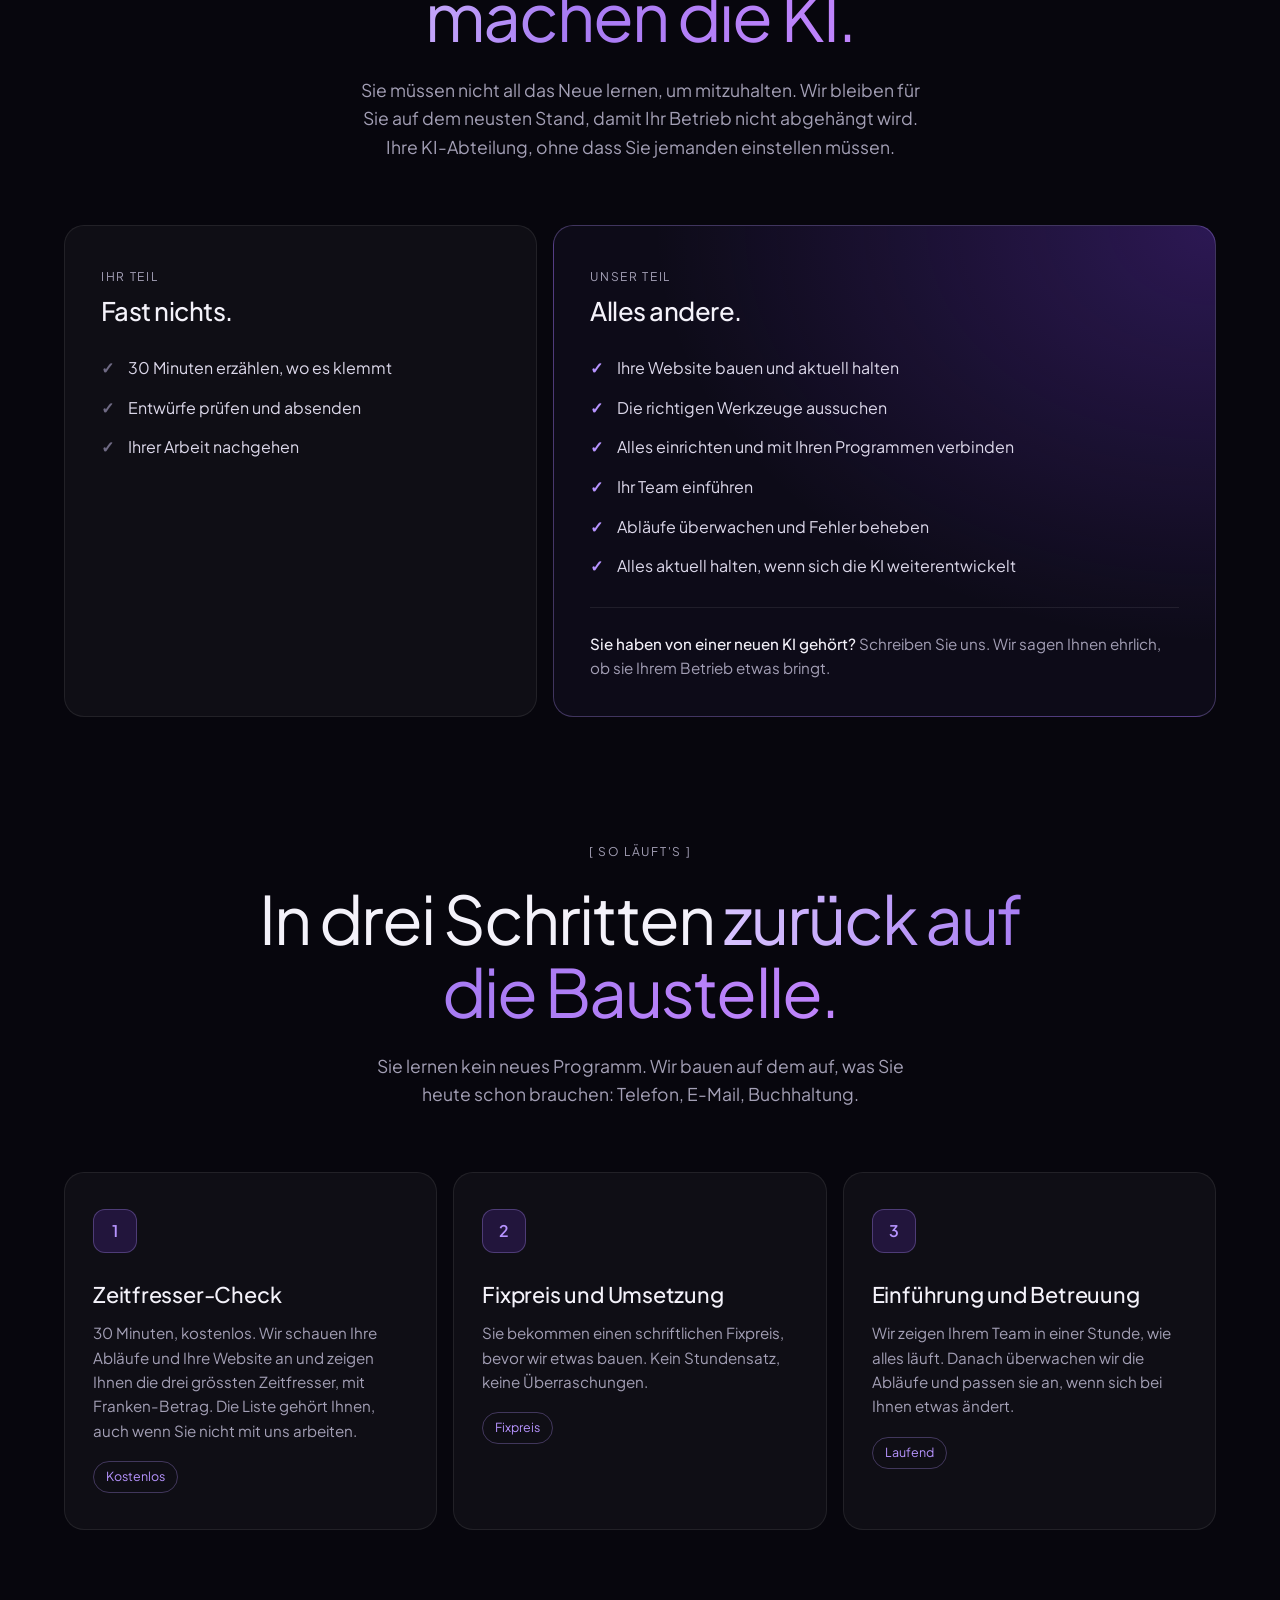
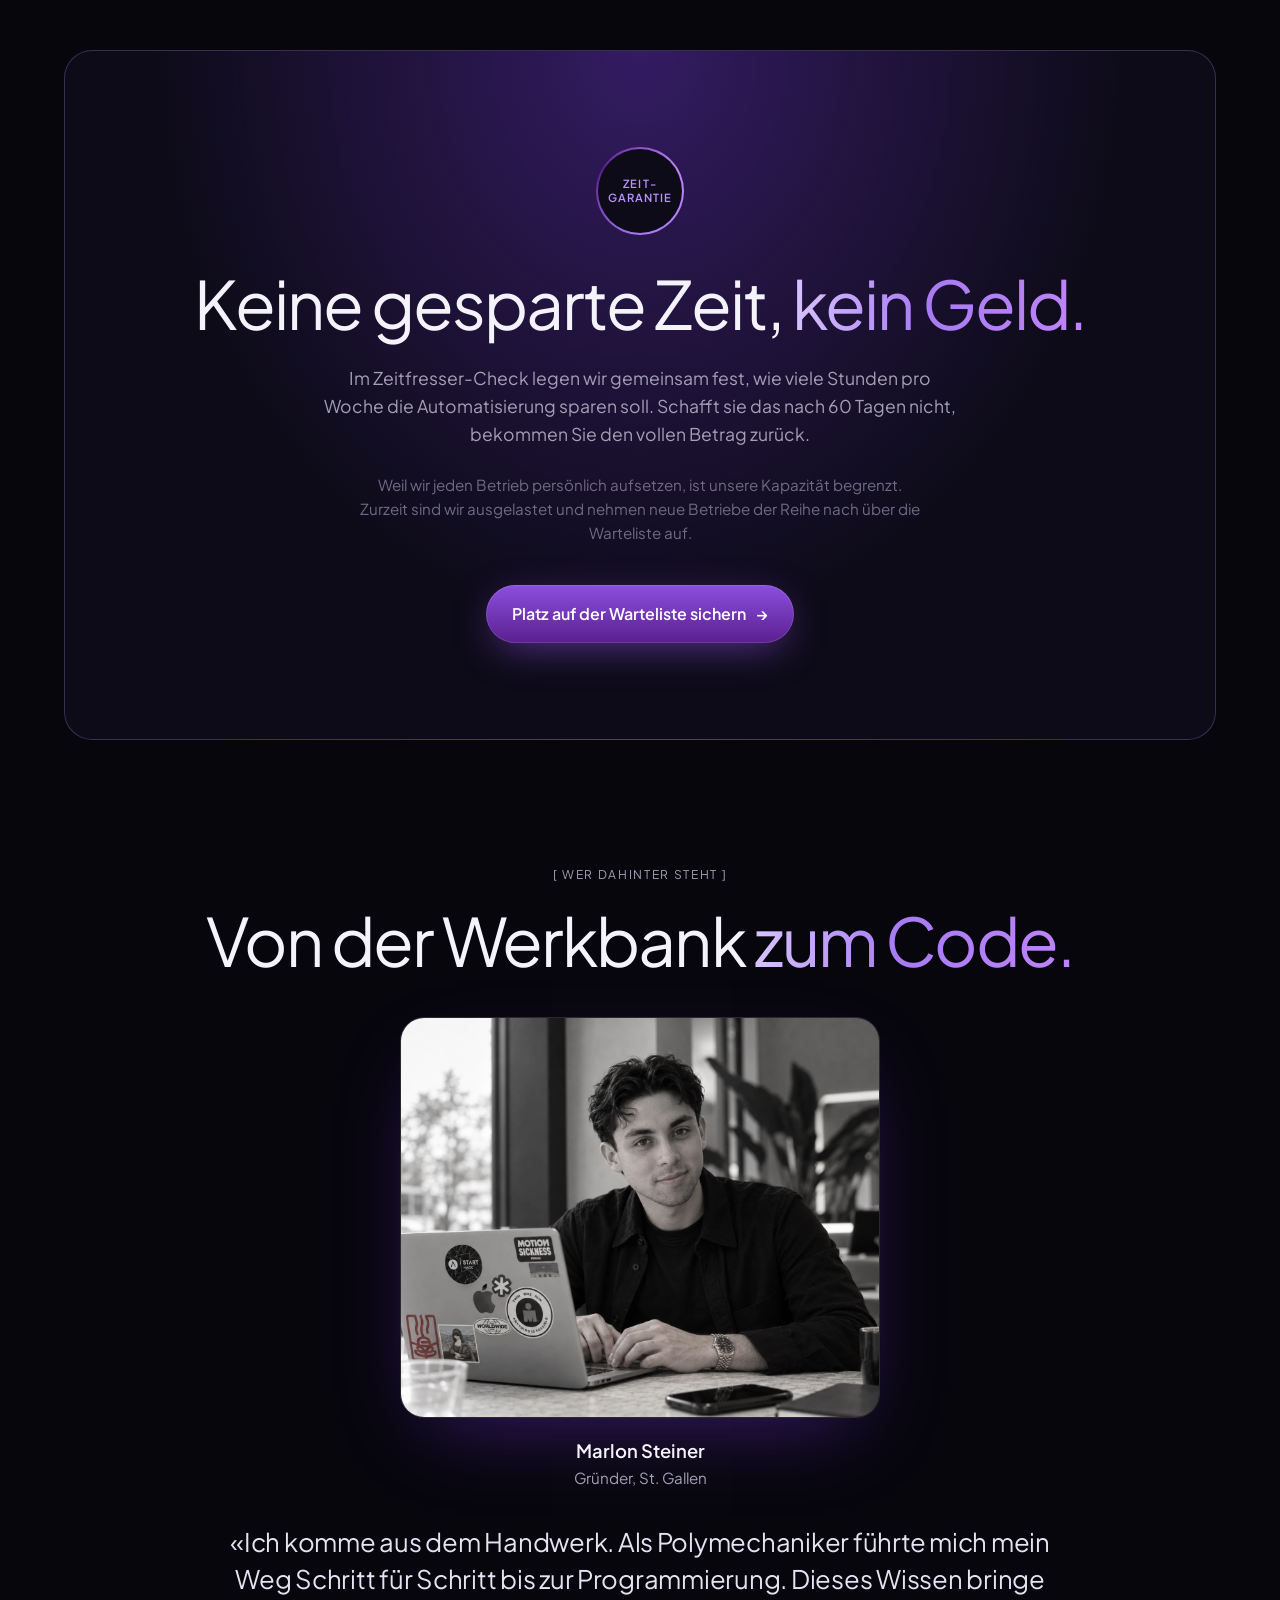
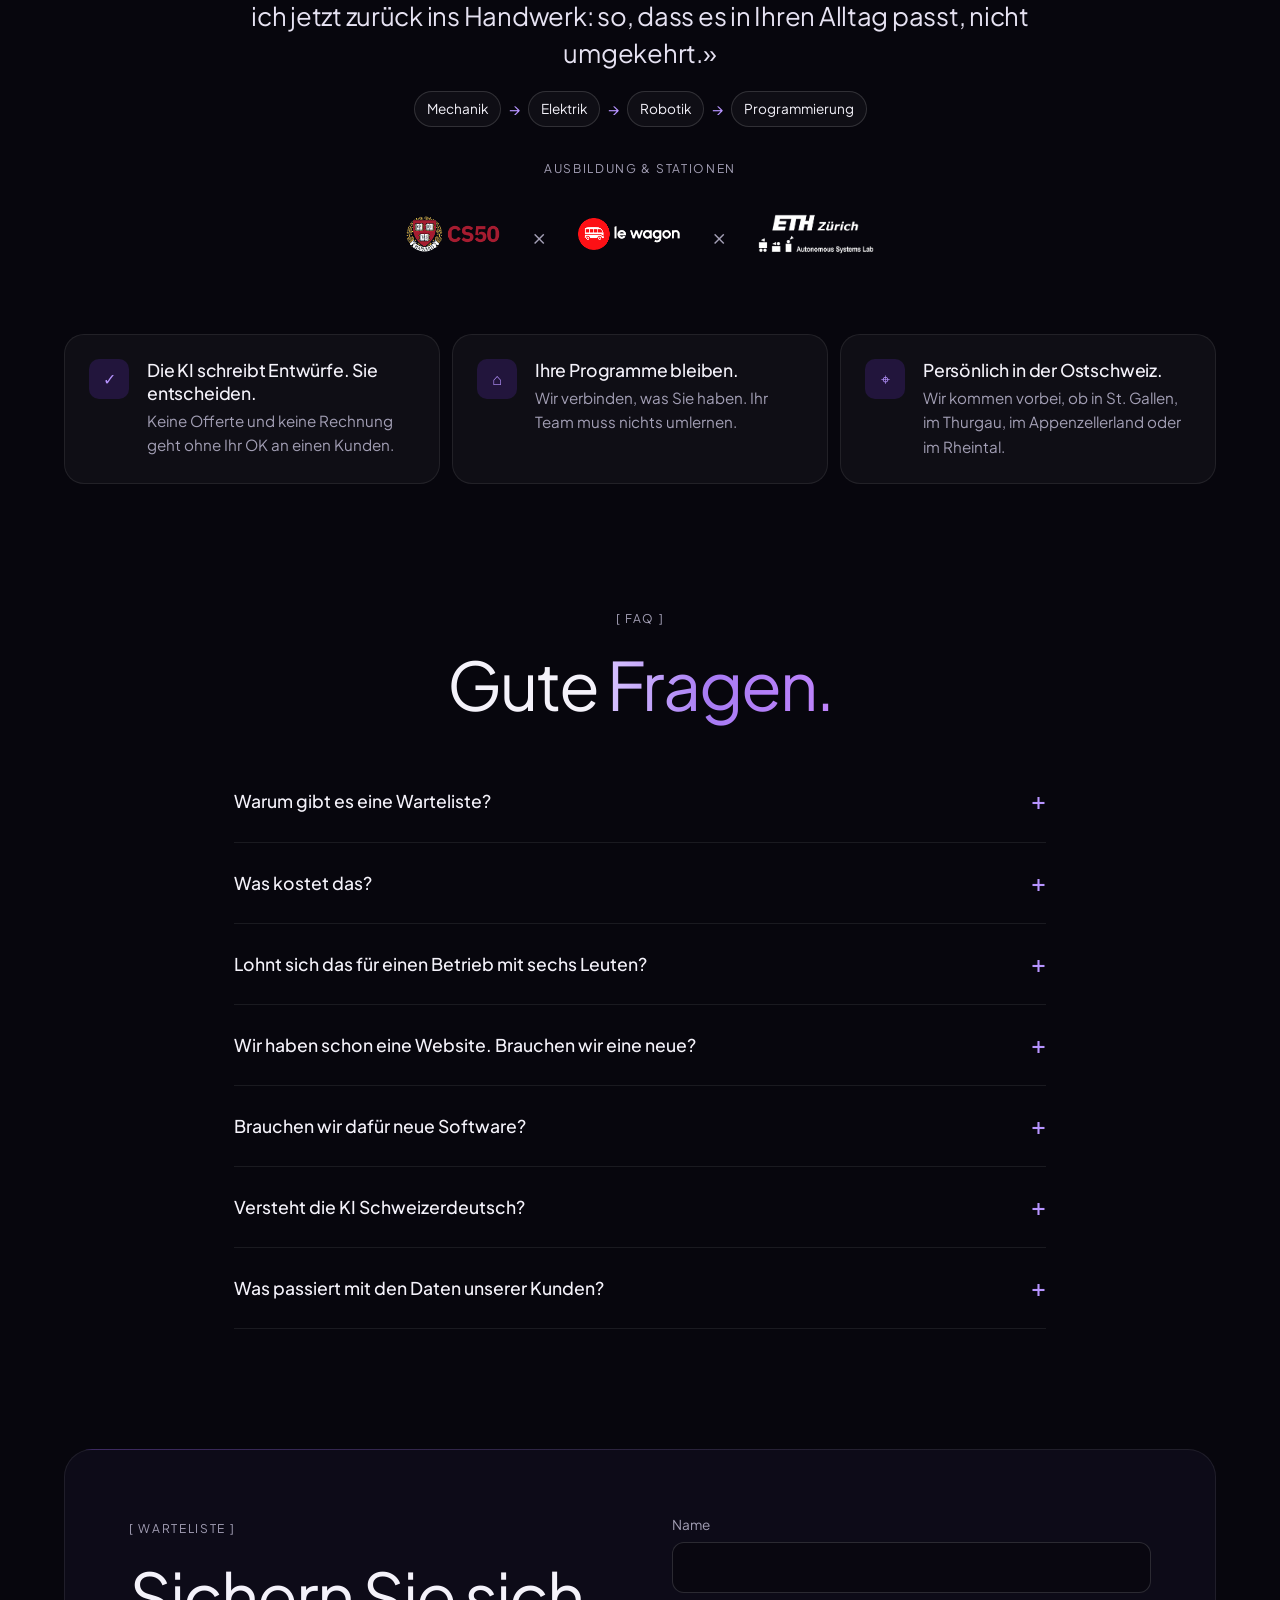
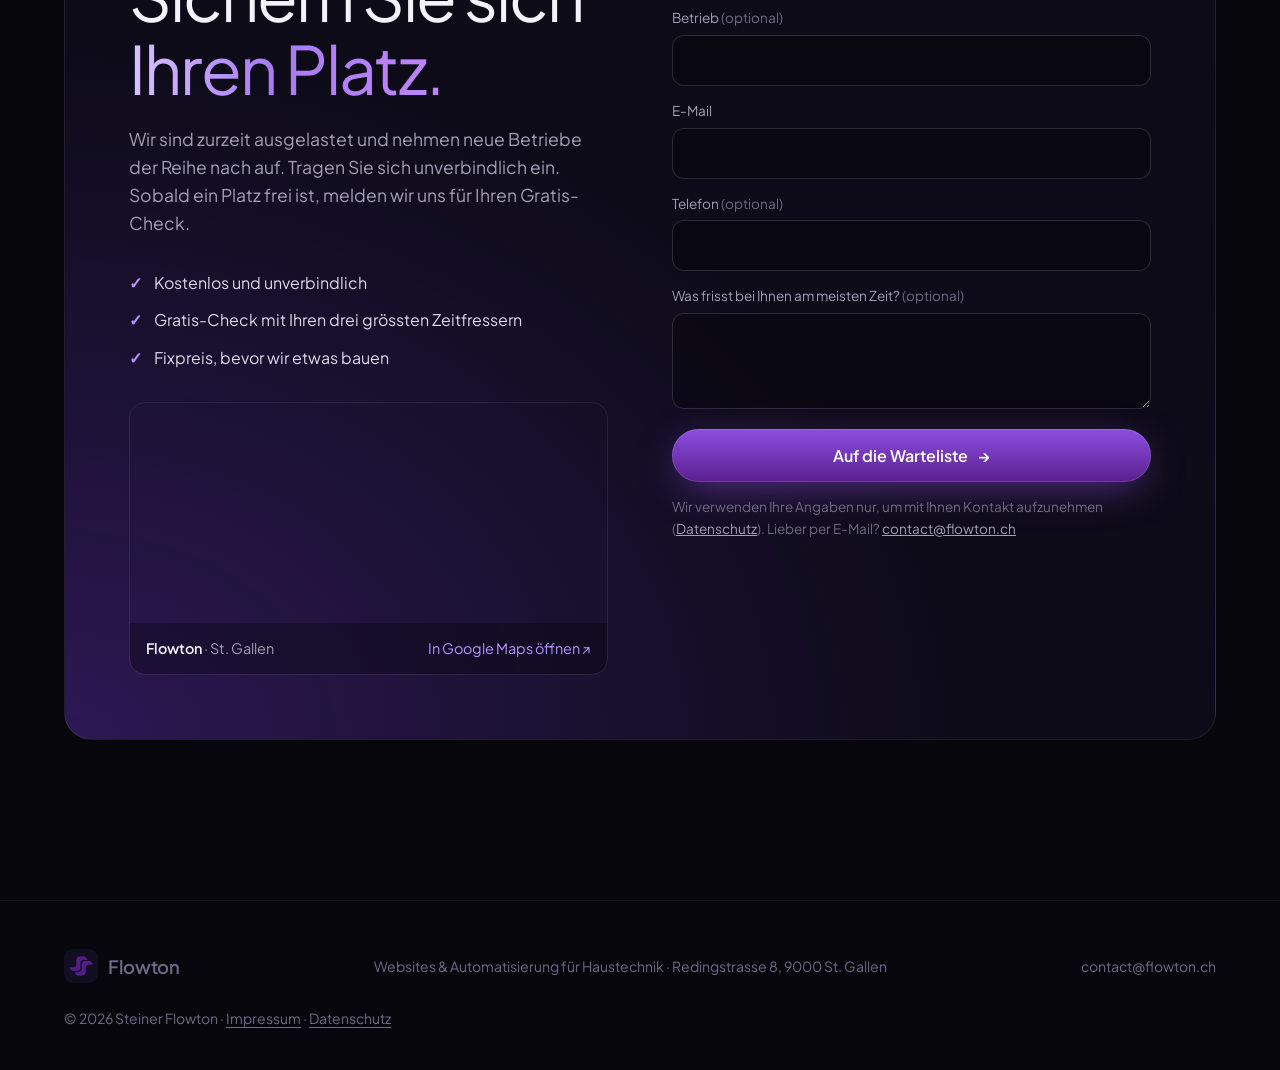
==== commit ff4a4f8b: "Rename Performance Field image so browsers drop the cached old one Co-Authored-By: Claude Opus 5.5 <" ====
--- a/index.html
+++ b/index.html
@@ -279,7 +279,7 @@
             </div>
           </a>
           <a class="ref reveal" href="https://theperformancefield.com/" target="_blank" rel="noopener">
-            <div class="ref-shot"><img src="/assets/refs/performance-field.jpg" alt="Startbildschirm der Team-Analyse-App von The Performance Field" width="1120" height="700" loading="lazy"></div>
+            <div class="ref-shot"><img src="/assets/refs/performance-field-app.jpg" alt="Startbildschirm der Team-Analyse-App von The Performance Field" width="1120" height="700" loading="lazy"></div>
             <div class="ref-body">
               <span class="ref-tag">Team-Analyse · Web-App</span>
               <h3>The Performance Field</h3>
--- a/assets/site.css
+++ b/assets/site.css
@@ -472,8 +472,9 @@
 /* Training and experience as logos, all at the same 32px height */
 .creds { max-width: 760px; margin: 32px auto 0; }
 .creds-label { display: block; margin-bottom: 12px; font-size: 0.75rem; letter-spacing: 0.14em; text-transform: uppercase; color: var(--muted); }
-.creds-row { display: grid; grid-template-columns: repeat(3, minmax(0, 1fr)); gap: 10px; }
-.cred { display: grid; place-items: center; height: 88px; padding: 0 16px; border-radius: 14px; border: 1px solid var(--line); background: var(--surface); }
+.creds-row { display: flex; justify-content: center; align-items: center; gap: 32px; }
+.cred { display: flex; align-items: center; gap: 32px; height: 88px; }
+.cred + .cred::before { content: "×"; color: var(--muted); font-size: 1.5rem; font-weight: 300; line-height: 1; }
 /* Sized for equal visual width (~95–115px), not equal height: the shield makes CS50 look
    narrow, the two-row ETH logo looks big at the same height */
 .cred img { display: block; width: auto; max-width: 100%; object-fit: contain; }
@@ -597,8 +598,9 @@
   .calc, .contact { padding: 32px 20px; border-radius: 22px; }
   .calc-box { padding: 24px 20px; }
   .refs { grid-template-columns: 1fr; }
-  .creds-row { gap: 8px; }
-  .cred { height: 64px; padding: 0 8px; }
+  .creds-row, .cred { gap: 14px; }
+  .cred { height: 64px; }
+  .cred + .cred::before { font-size: 1.2rem; }
   .cred img.cs50 { height: 25px; }
   .cred img.lw { height: 22px; }
   .cred img.eth { height: 28px; }
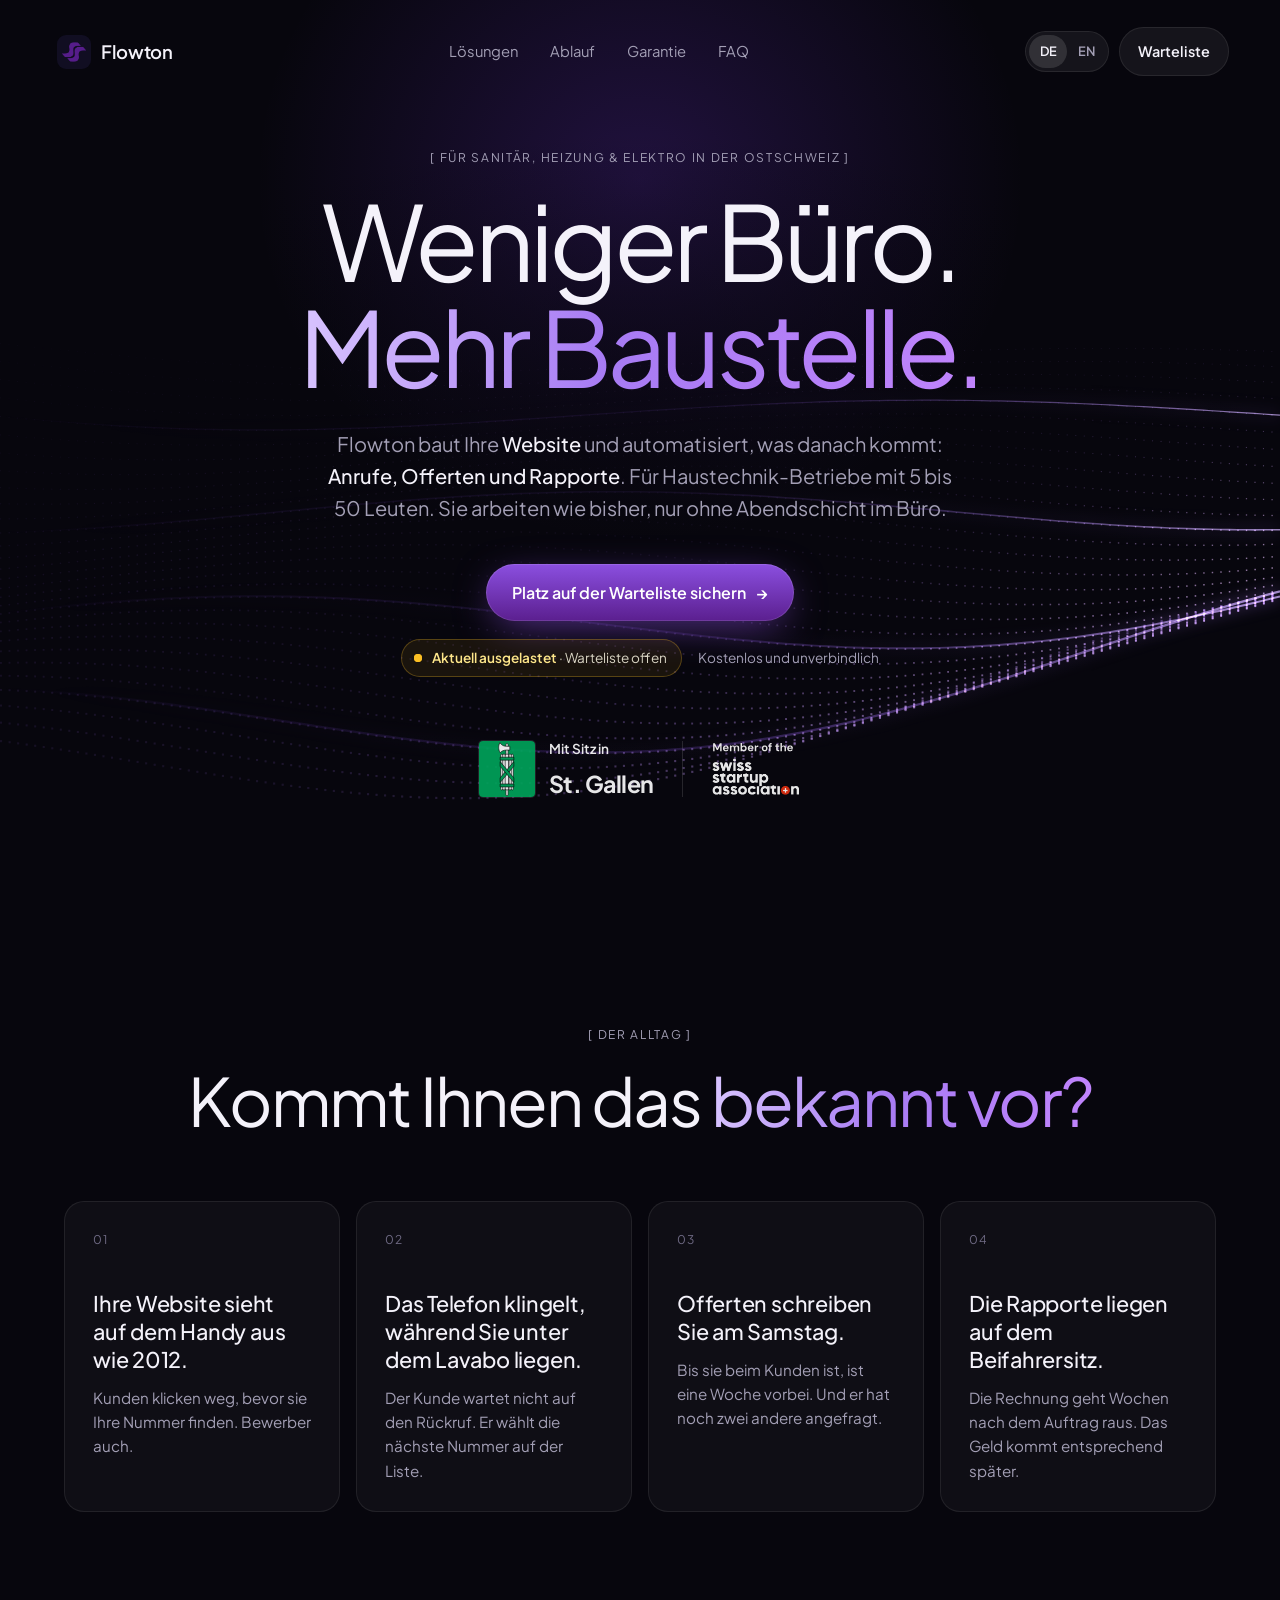
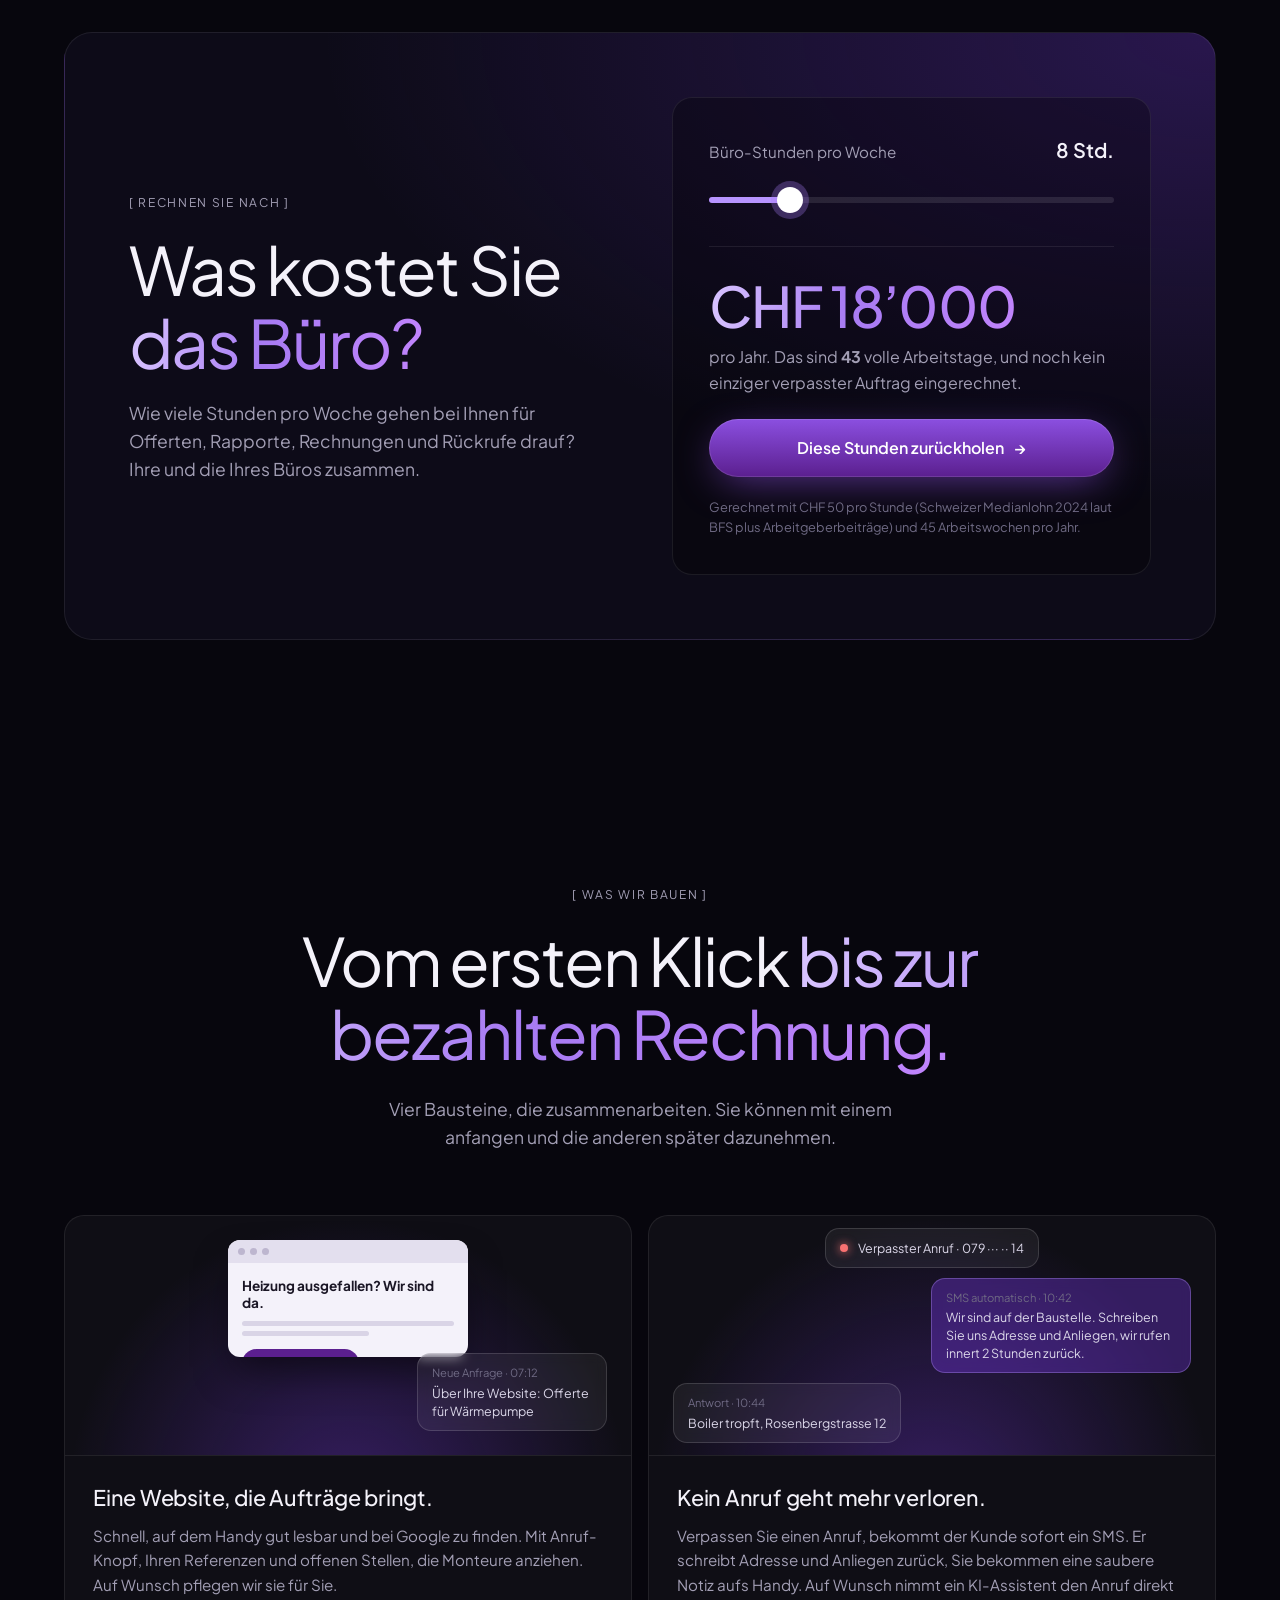
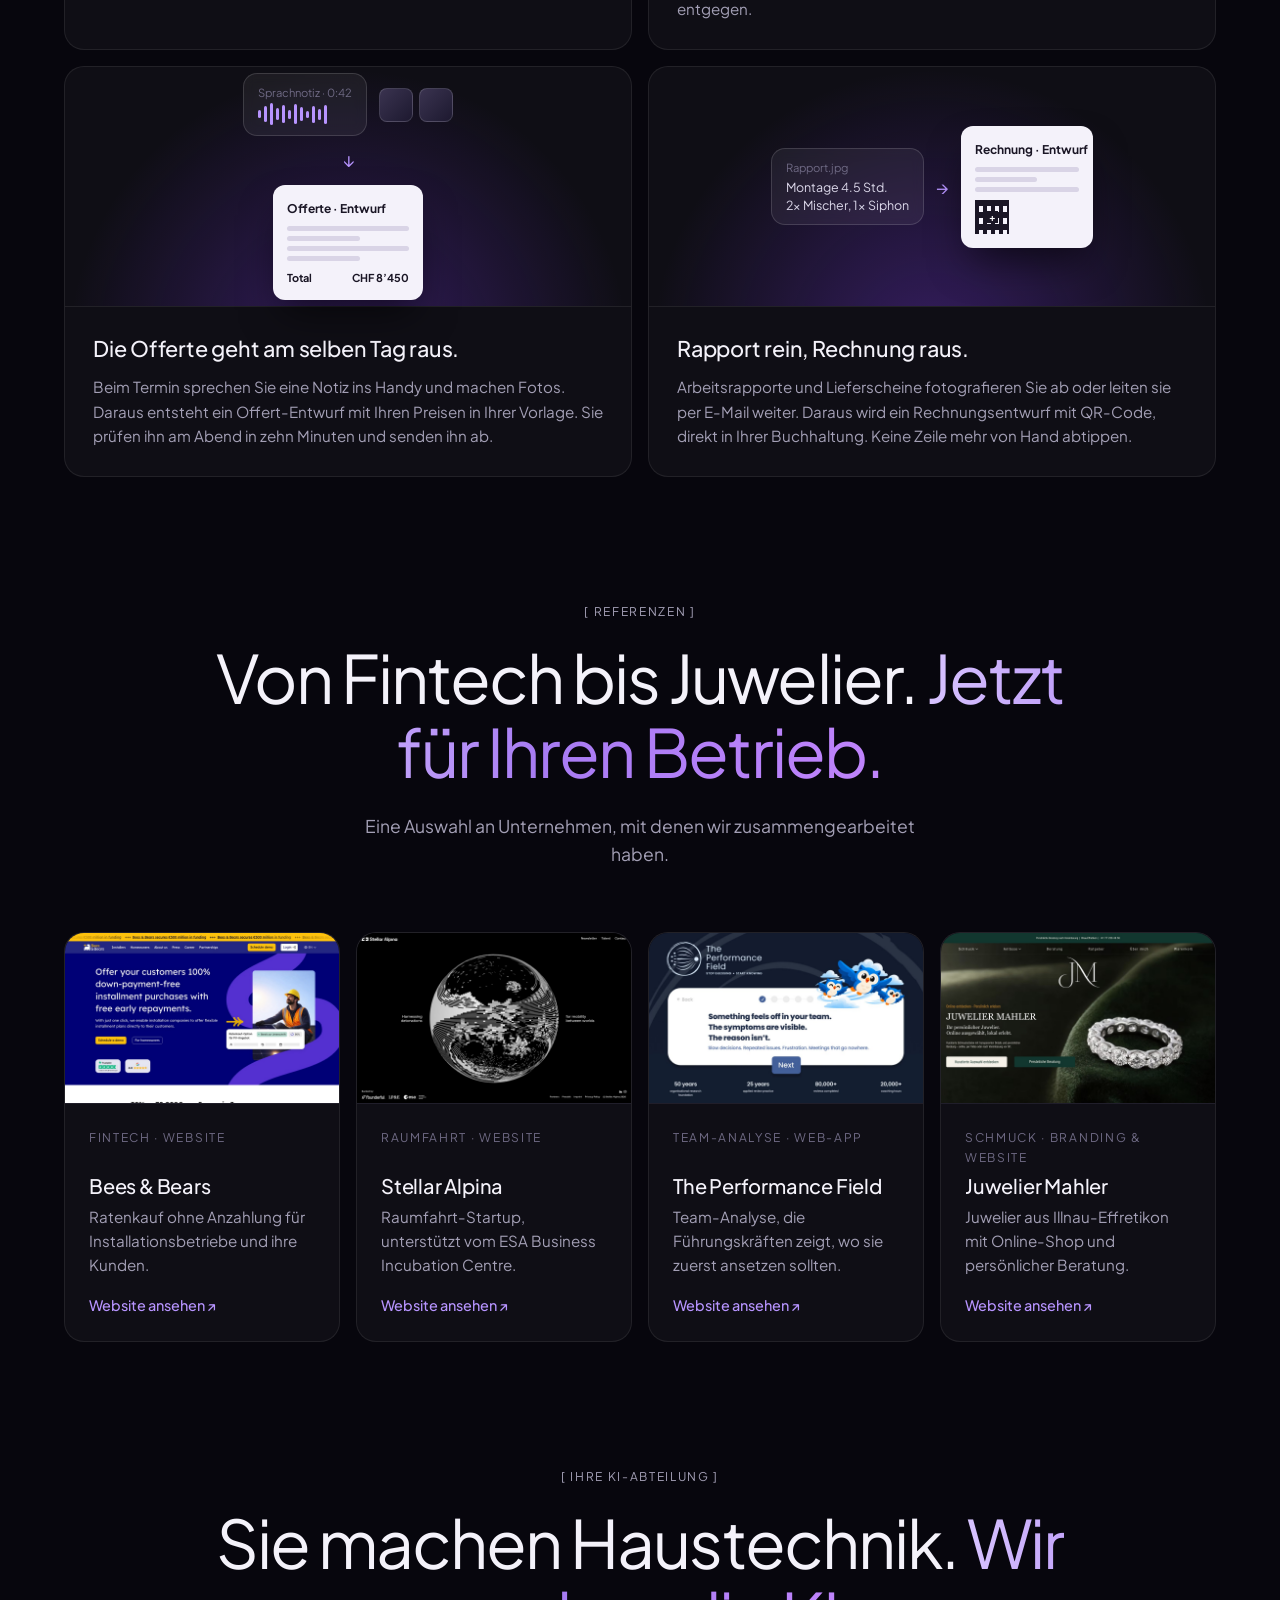
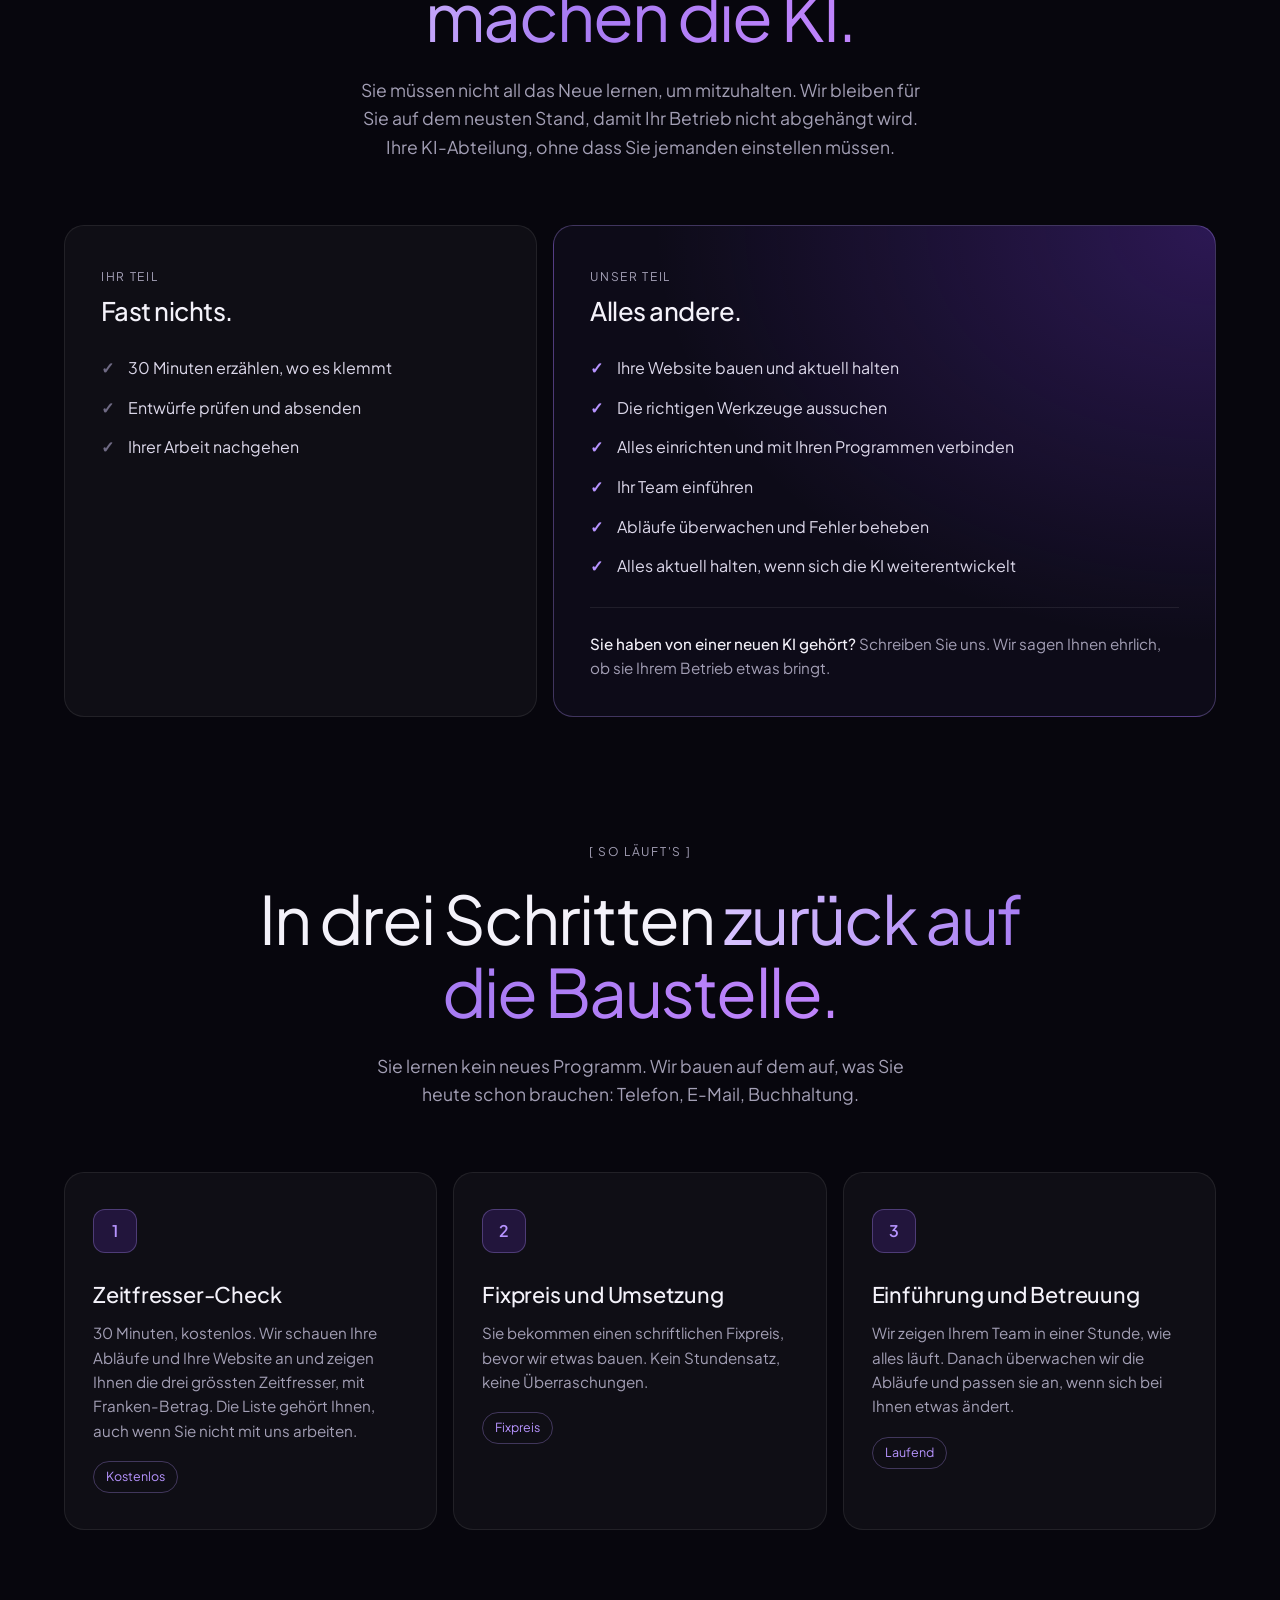
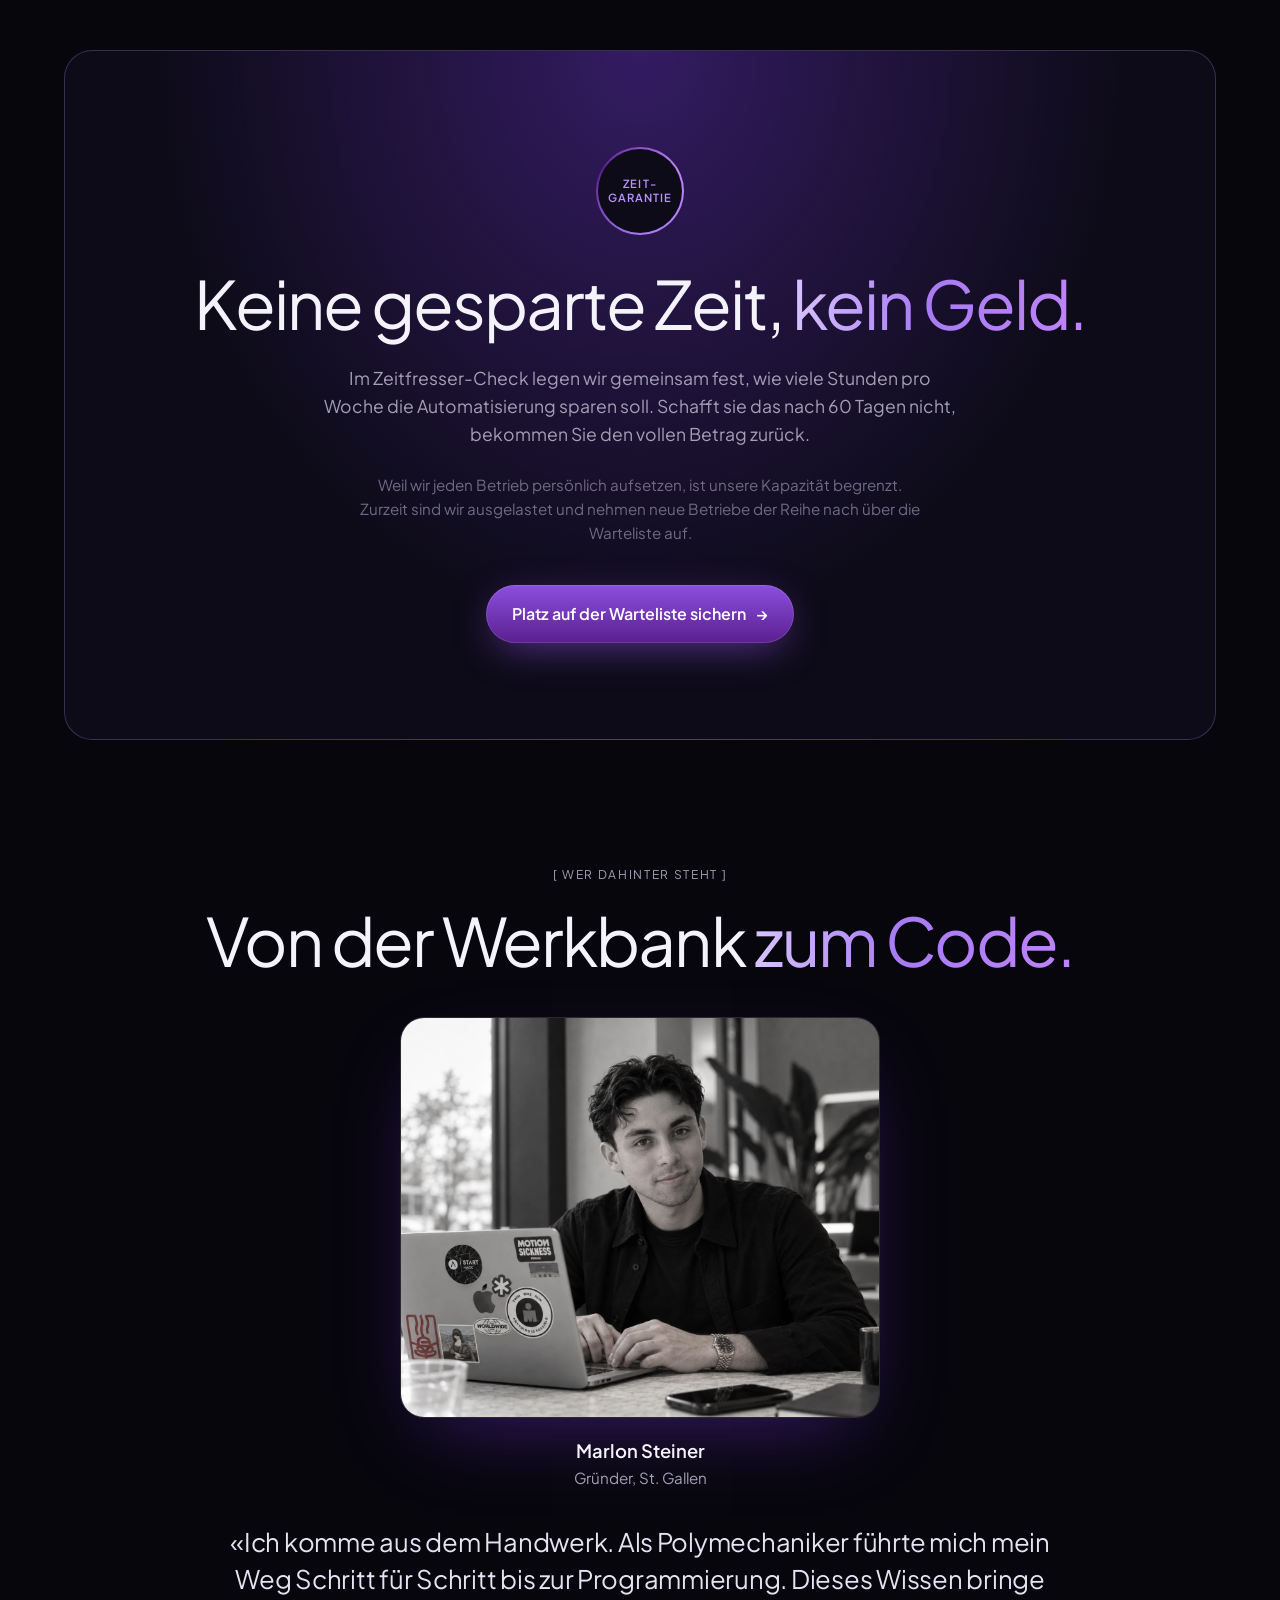
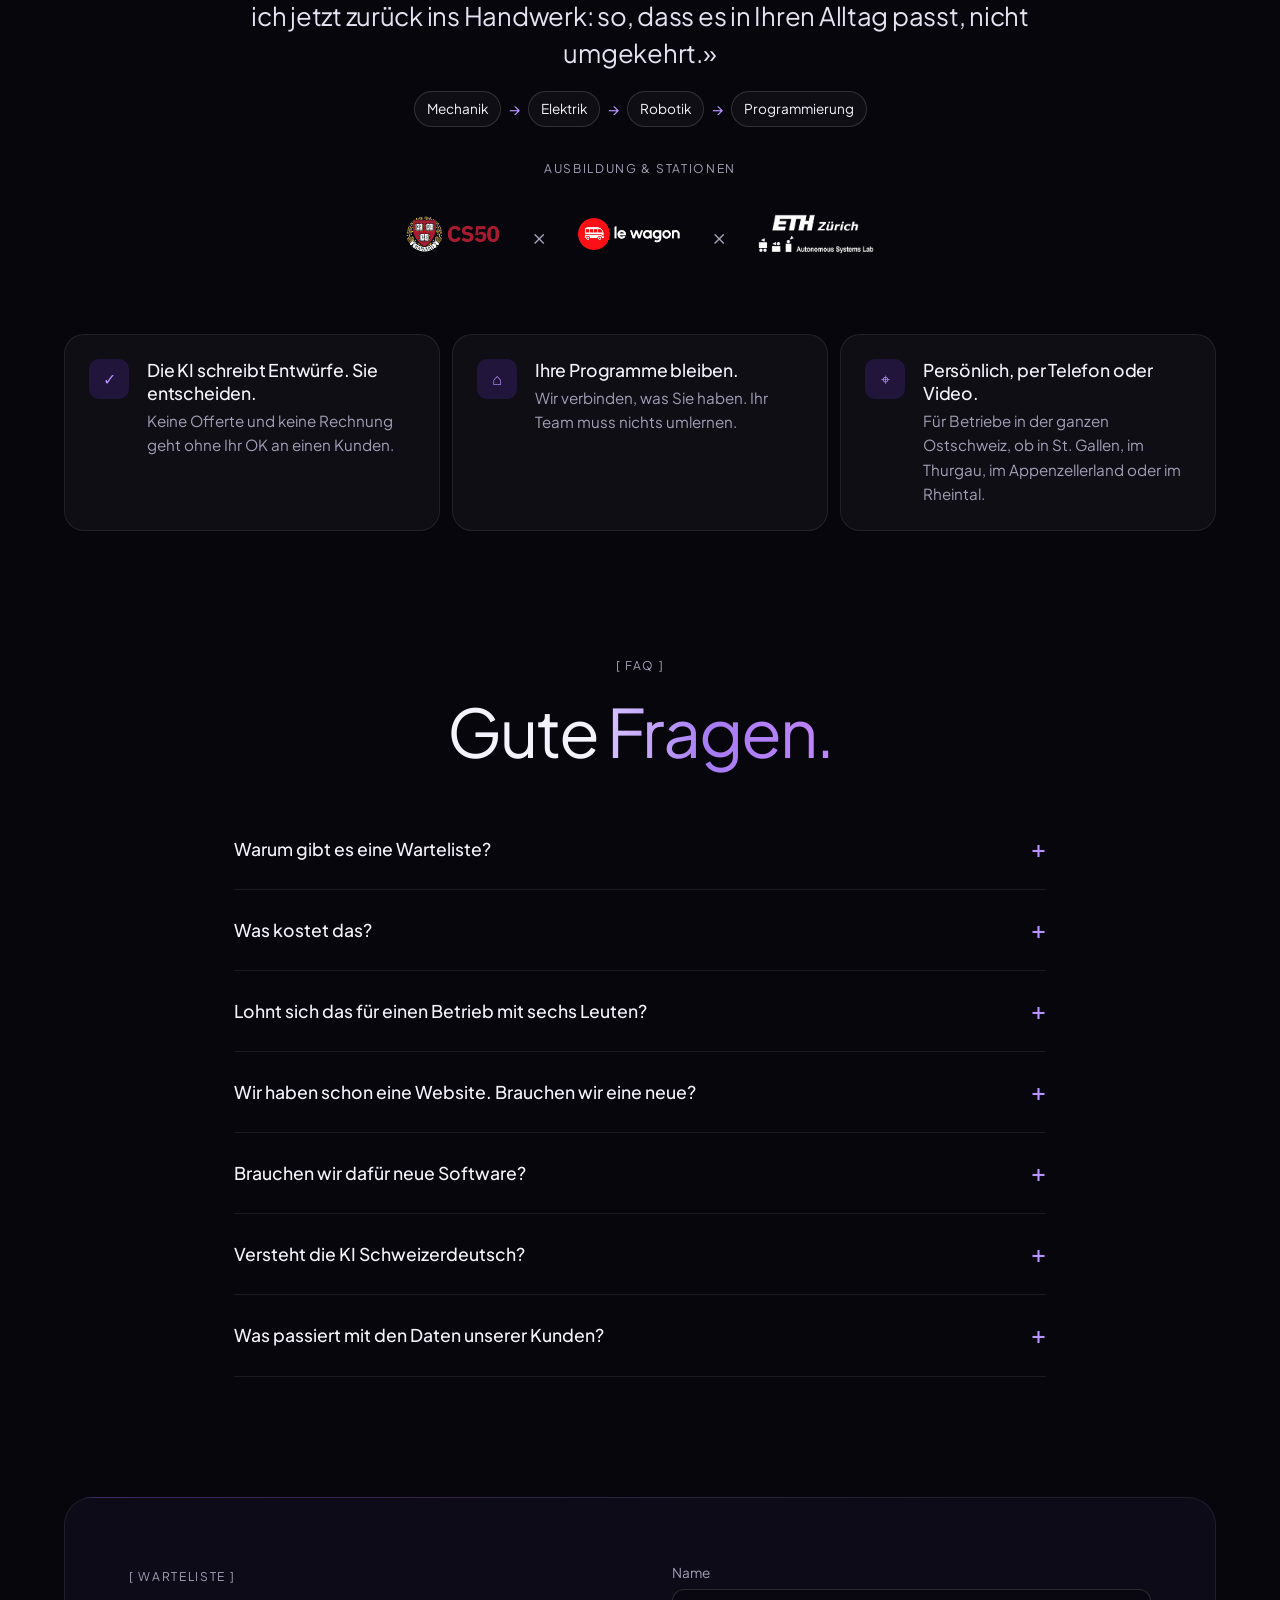
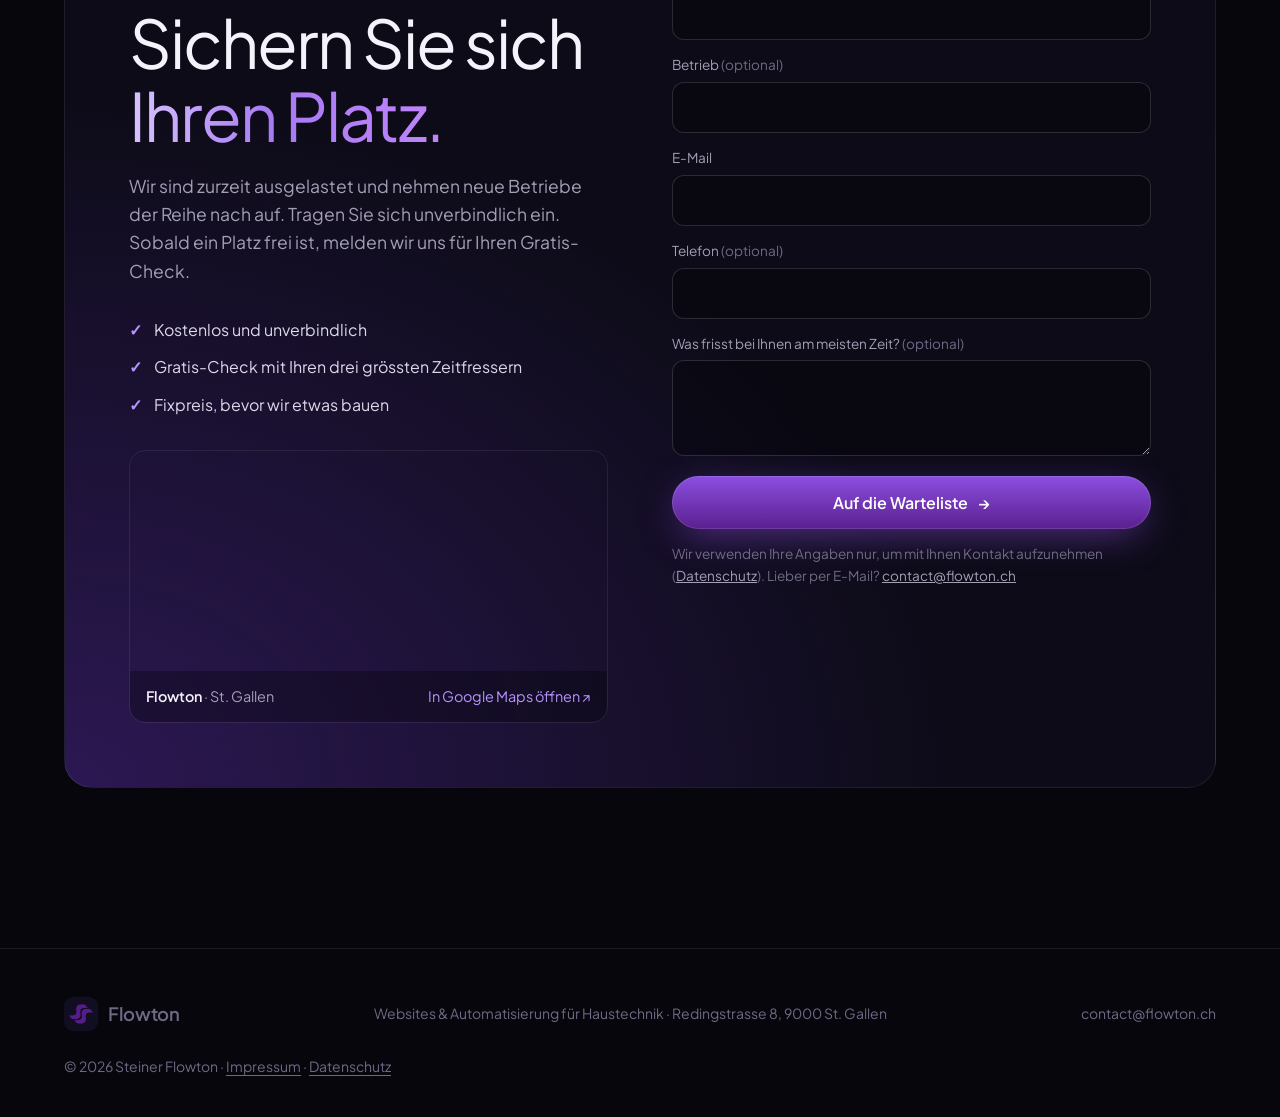
==== commit effd7713: "Replace on-site visit promise with phone and video Co-Authored-By: Claude Opus 5.5 <noreply@anthropi" ====
--- a/index.html
+++ b/index.html
@@ -411,7 +411,7 @@
           </div>
           <div class="principle reveal">
             <div class="ic" aria-hidden="true">⌖</div>
-            <div><h3>Persönlich in der Ostschweiz.</h3><p>Wir kommen vorbei, ob in St. Gallen, im Thurgau, im Appenzellerland oder im Rheintal.</p></div>
+            <div><h3>Persönlich, per Telefon oder Video.</h3><p>Für Betriebe in der ganzen Ostschweiz, ob in St. Gallen, im Thurgau, im Appenzellerland oder im Rheintal.</p></div>
           </div>
         </div>
       </div>
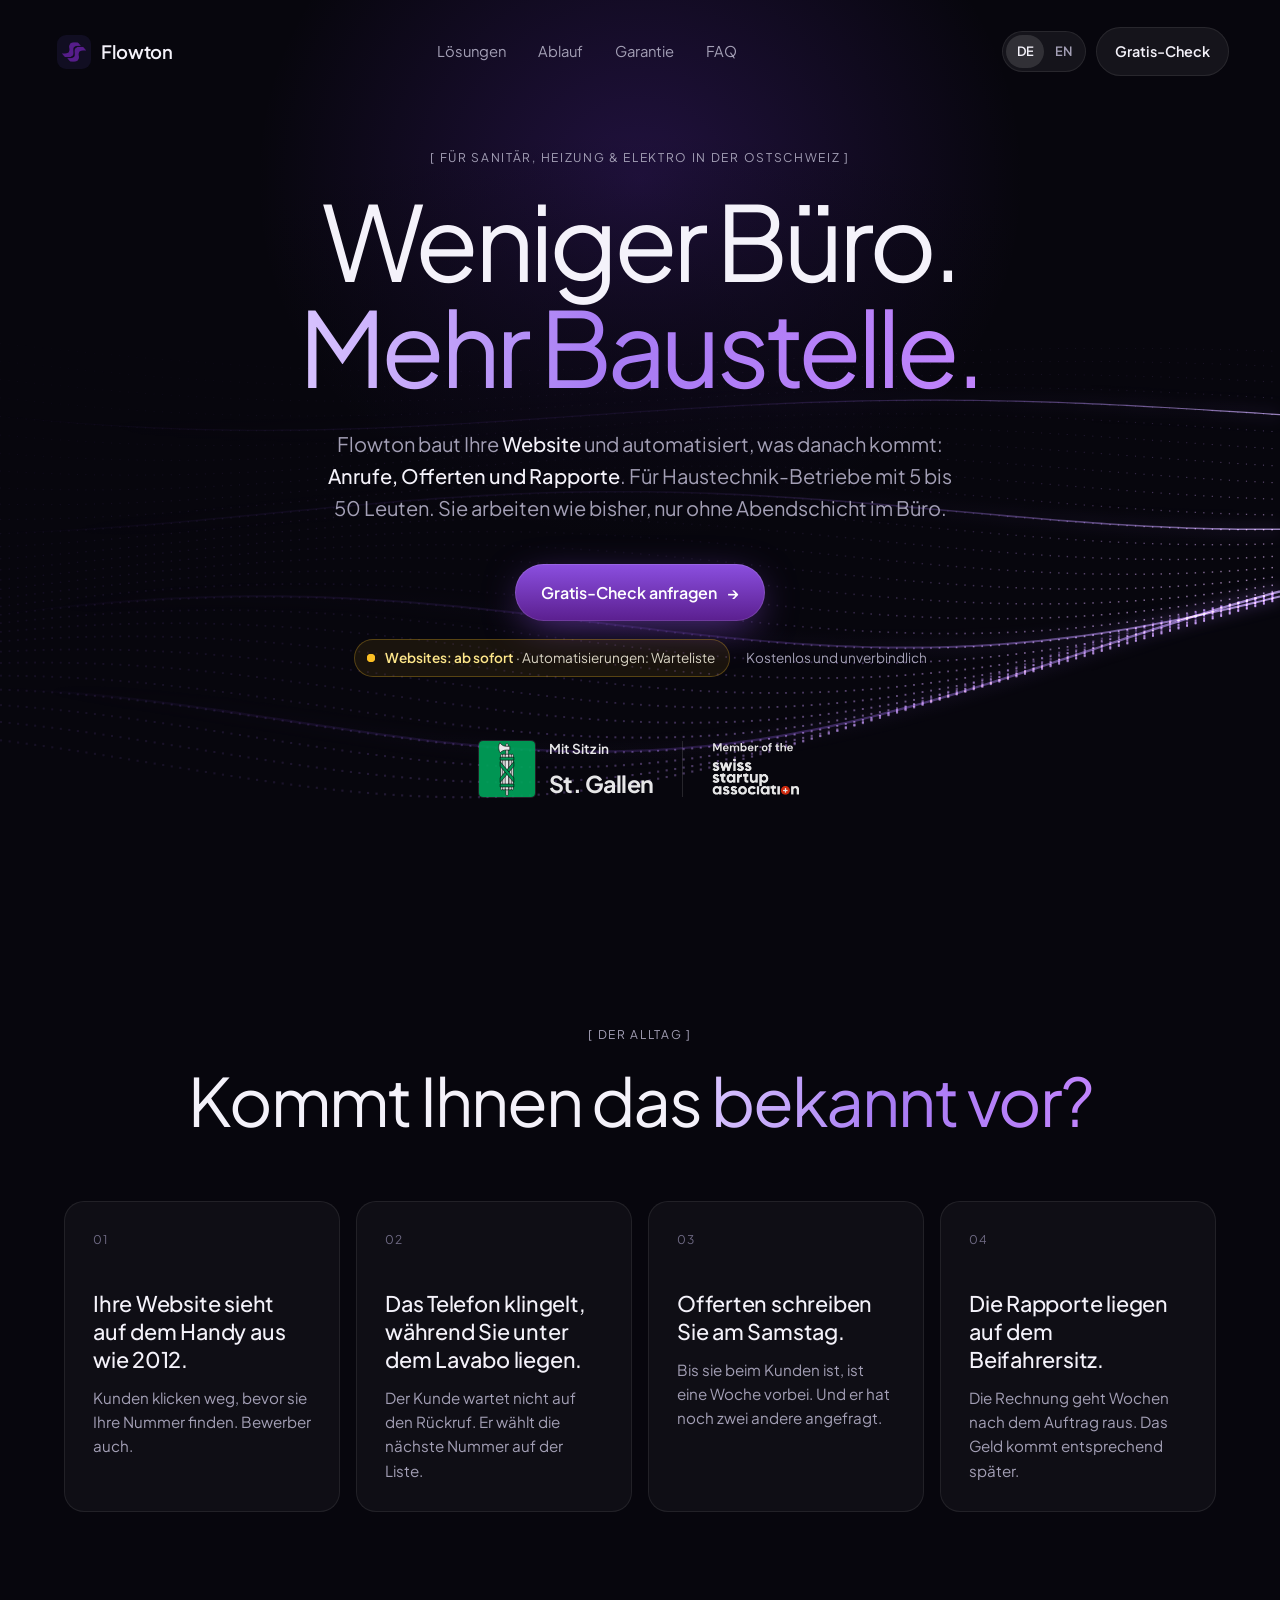
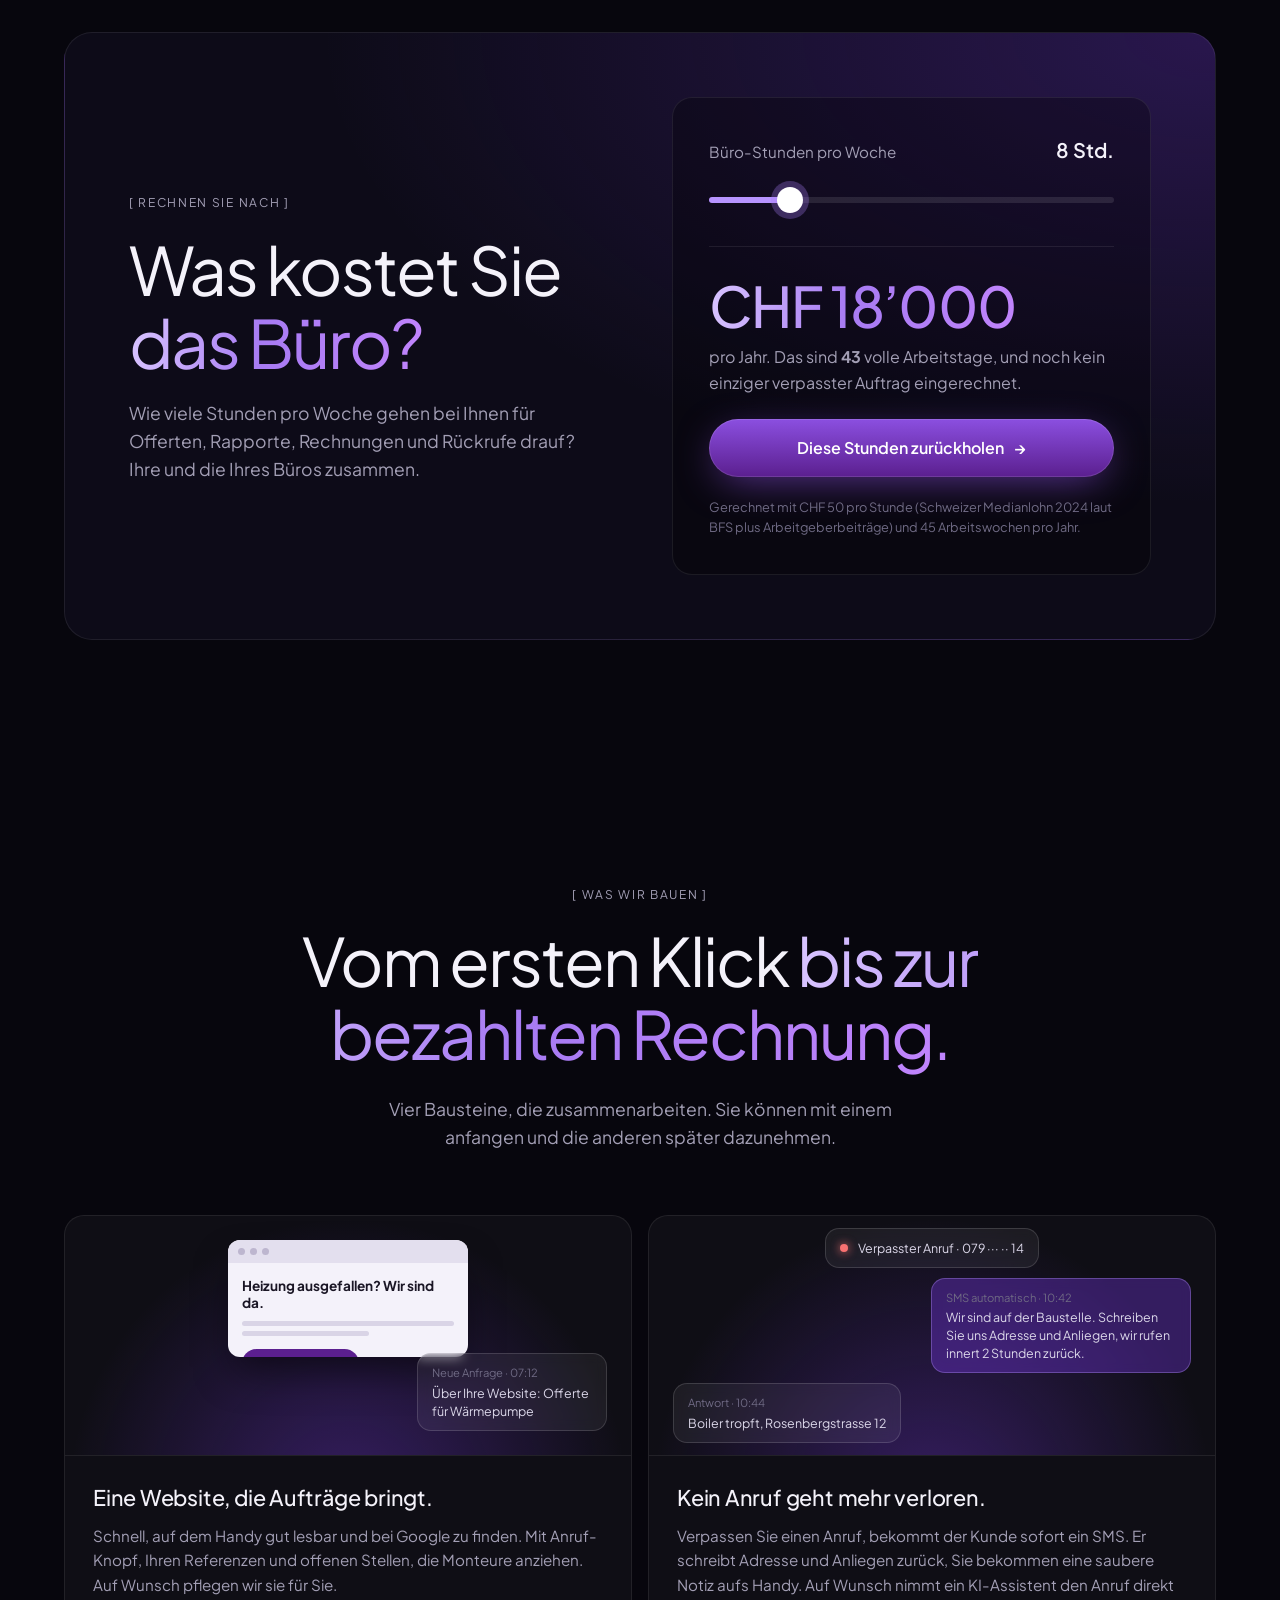
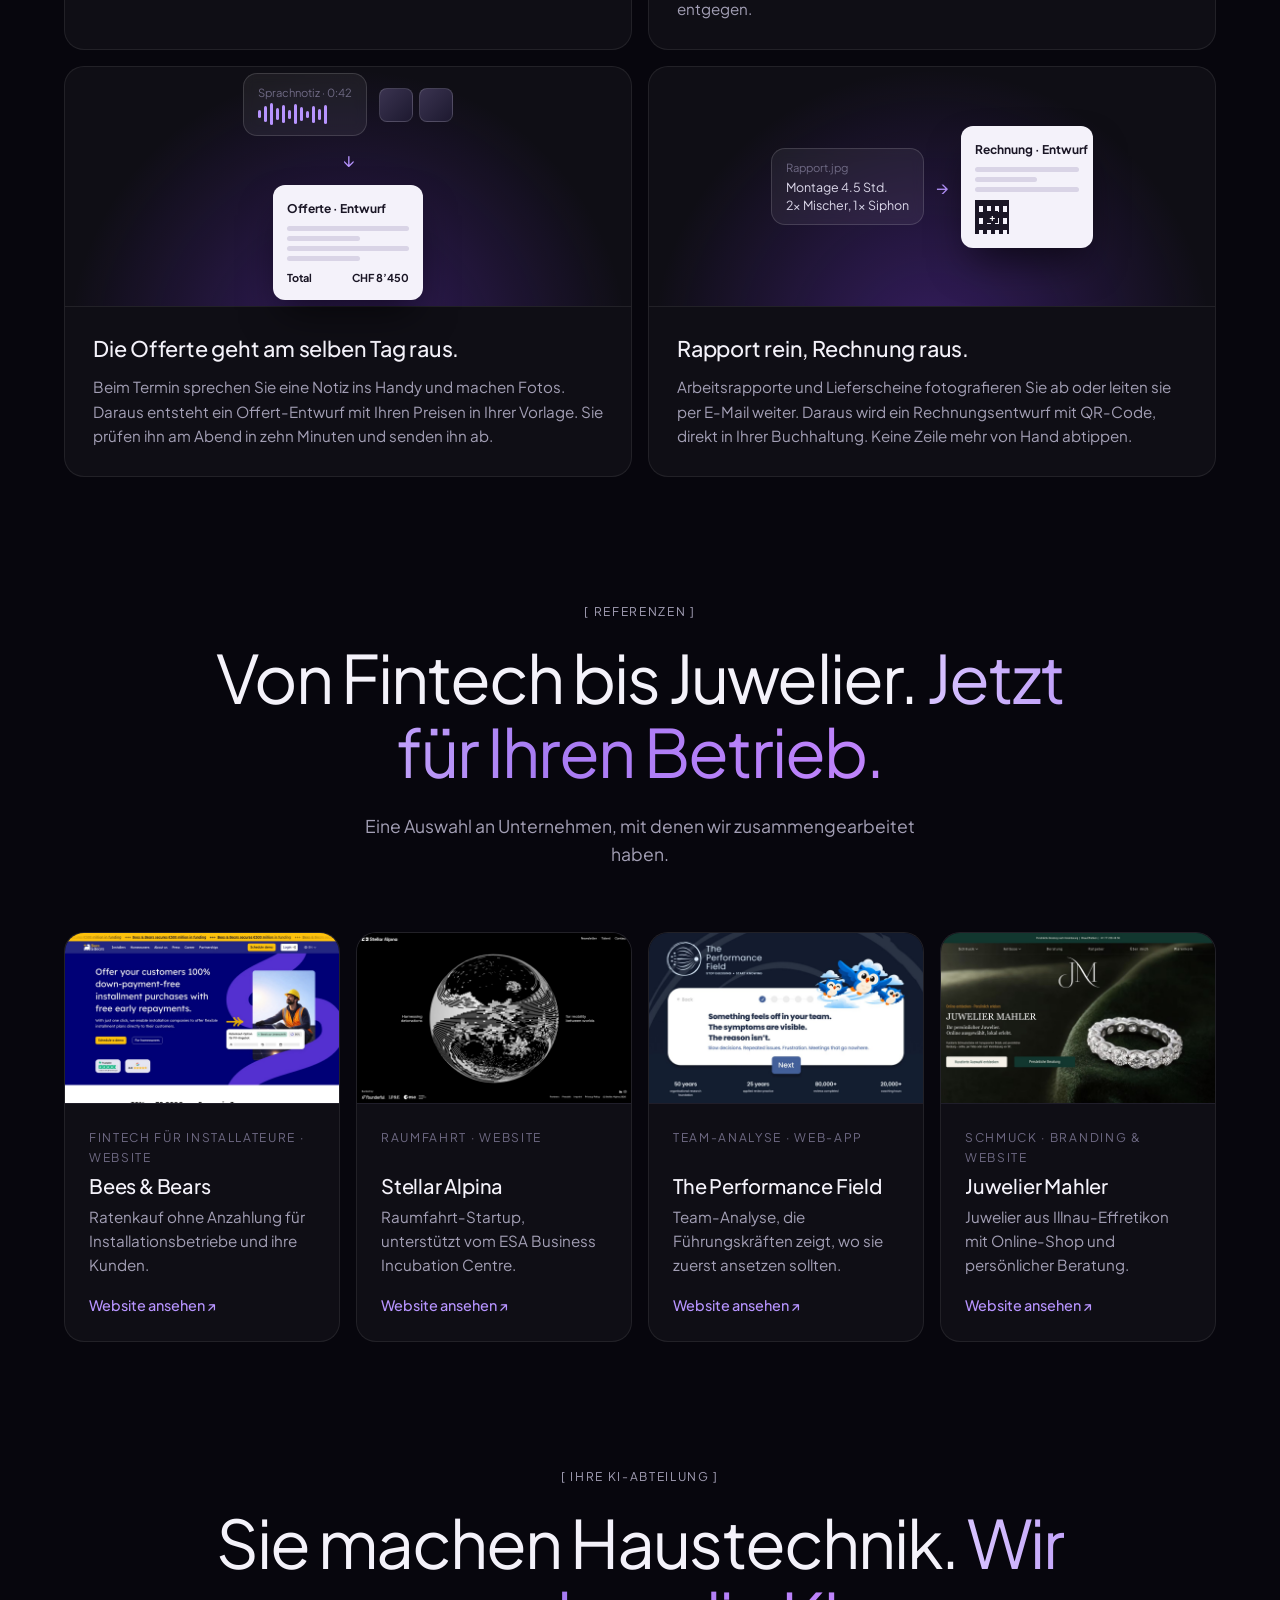
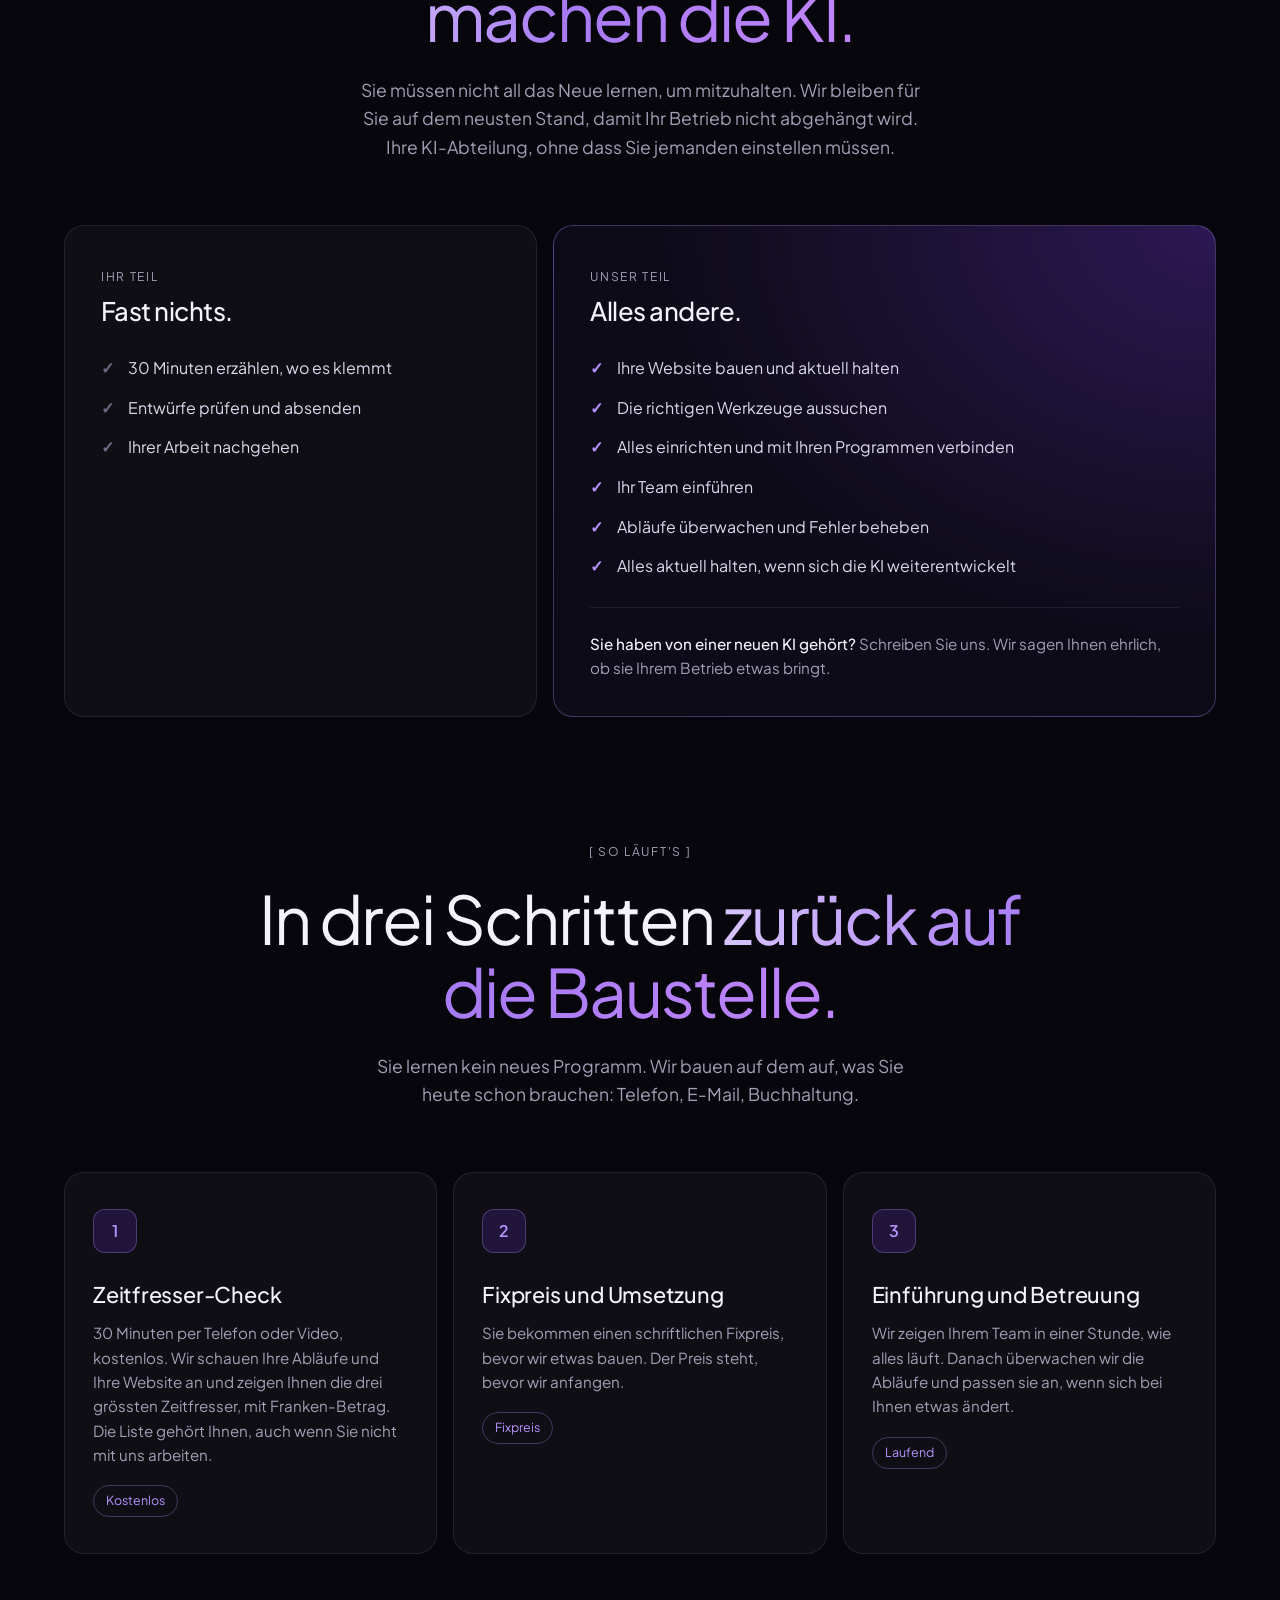
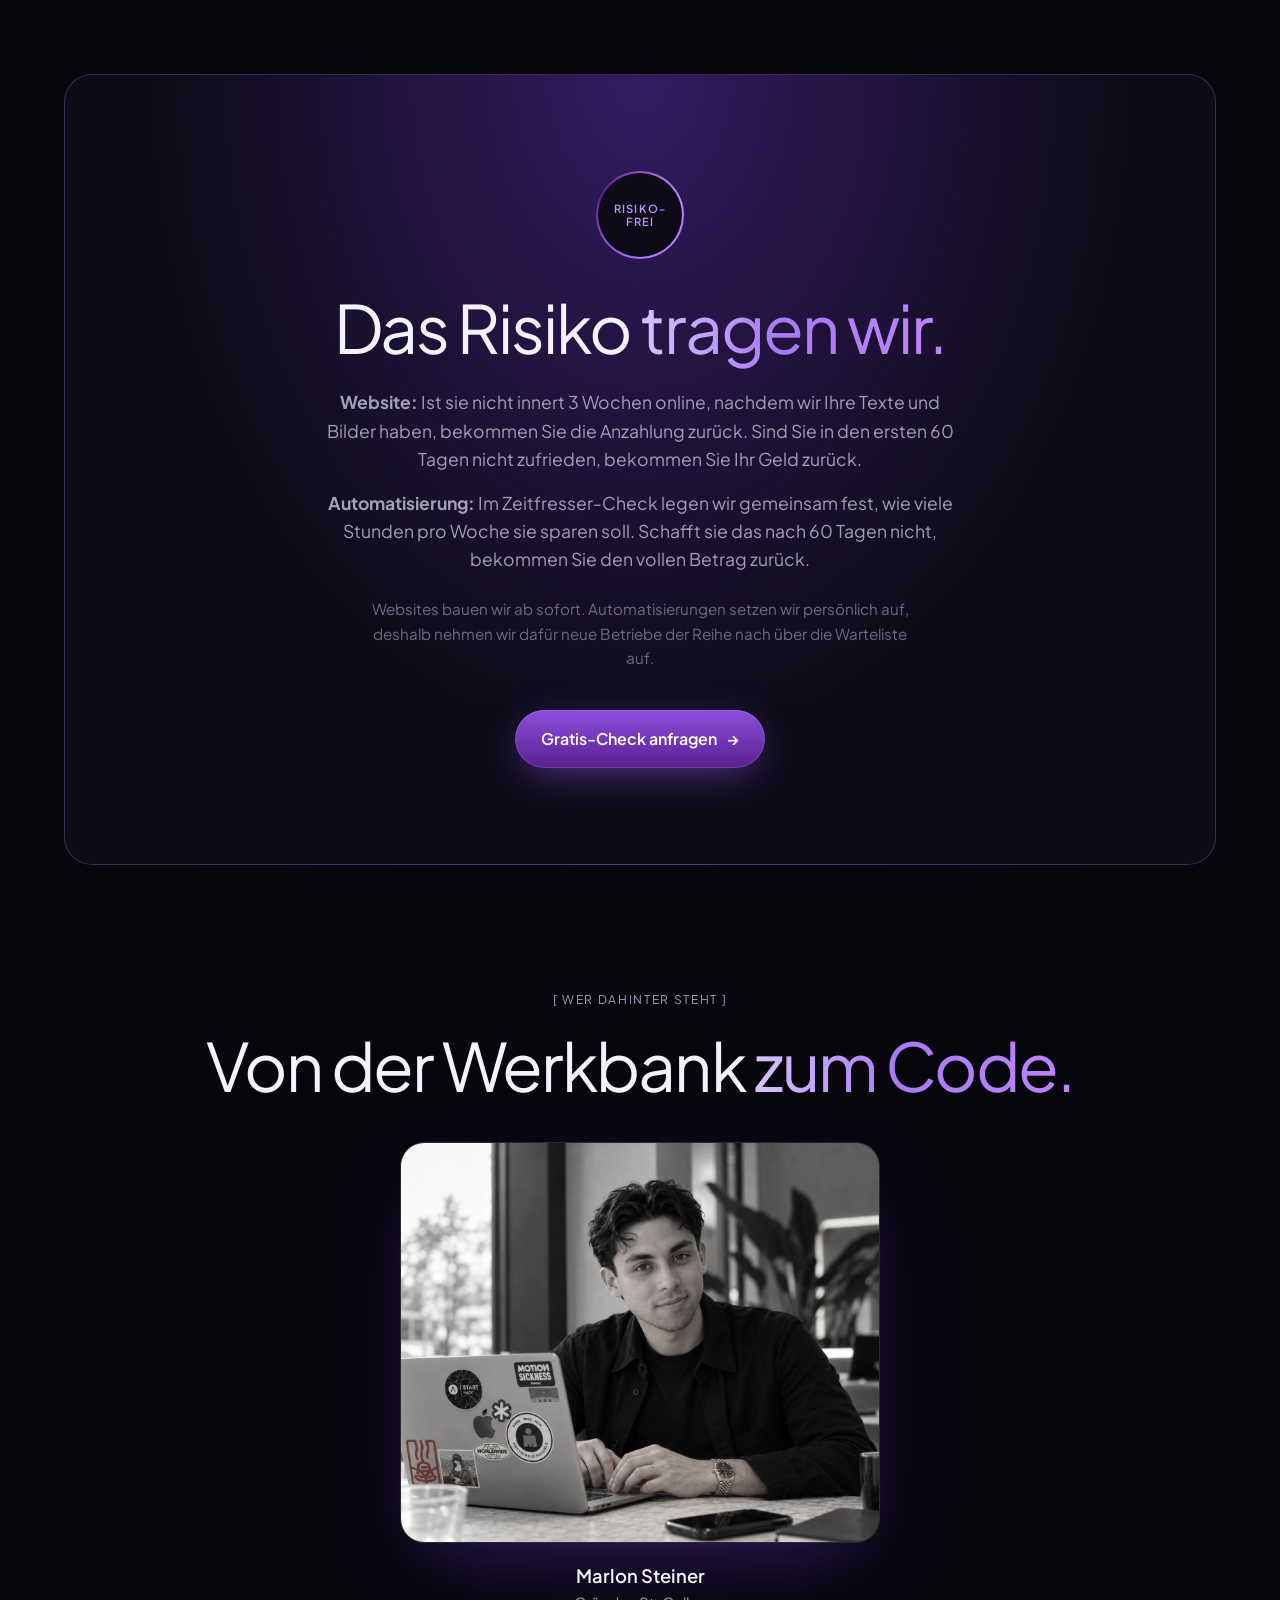
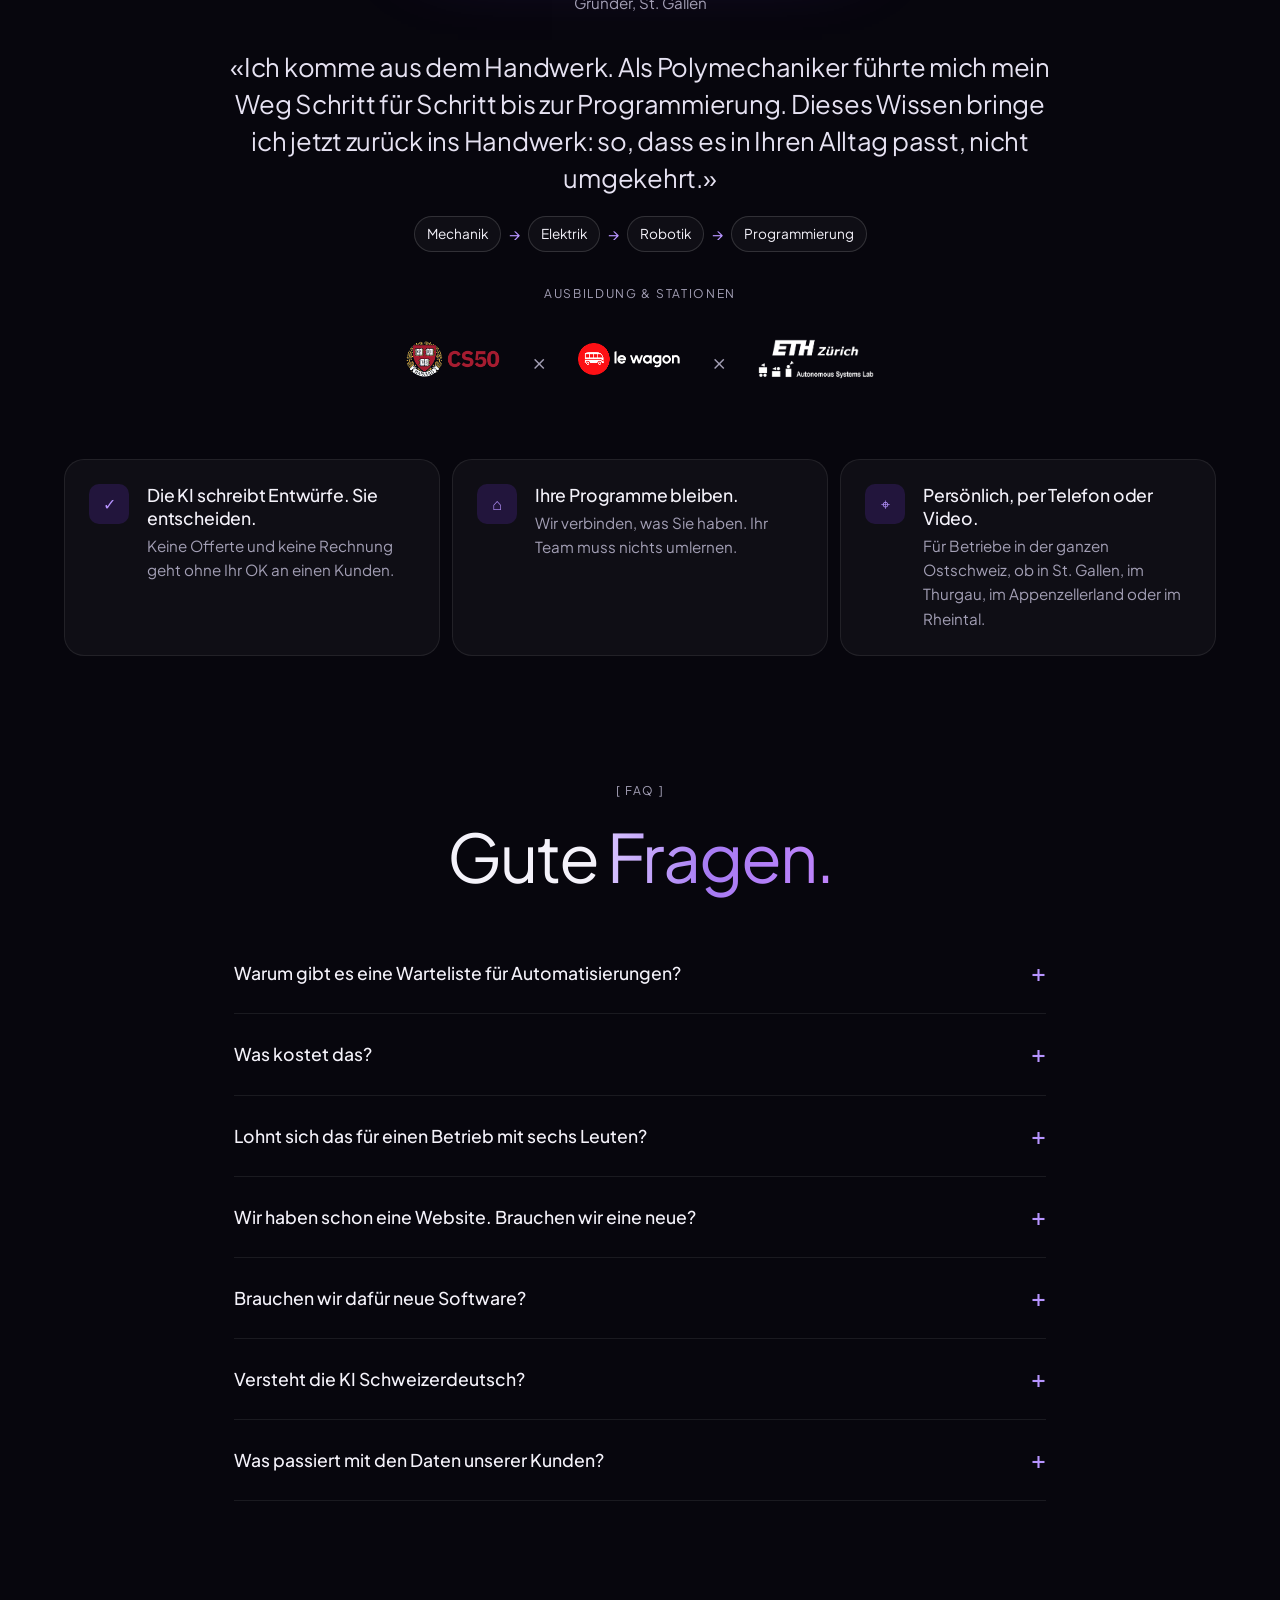
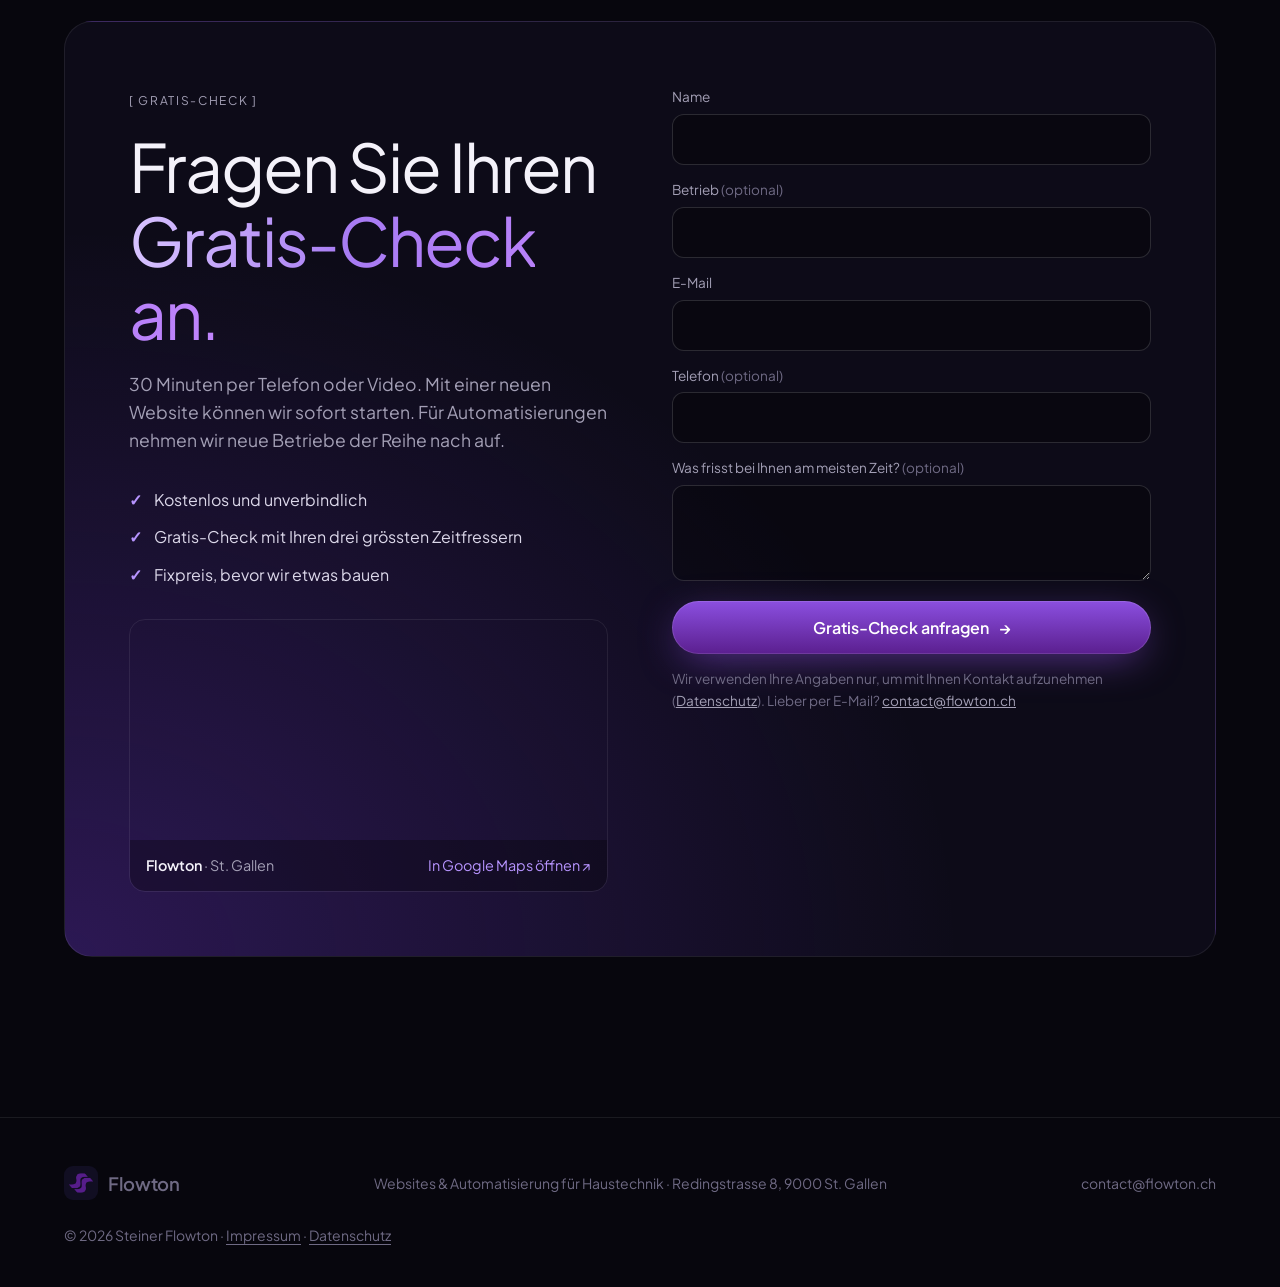
==== commit f8b07bfd: "Copy: open for websites, both guarantees, prices, remote check Co-Authored-By: Claude Opus 5.5 <nore" ====
--- a/index.html
+++ b/index.html
@@ -88,7 +88,7 @@
         <a href="/" lang="de" aria-current="page">DE</a>
         <a href="/en/" lang="en" hreflang="en">EN</a>
       </div>
-      <a href="#kontakt" class="btn btn-ghost">Warteliste</a>
+      <a href="#kontakt" class="btn btn-ghost">Gratis-Check</a>
     </div>
   </nav>
 
@@ -100,8 +100,8 @@
         <span class="label">[ Für Sanitär, Heizung &amp; Elektro in der Ostschweiz ]</span>
         <h1>Weniger Büro.<br><span class="grad">Mehr Baustelle.</span></h1>
         <p class="lead">Flowton baut Ihre <strong>Website</strong> und automatisiert, was danach kommt: <strong>Anrufe, Offerten und Rapporte</strong>. Für Haustechnik-Betriebe mit 5 bis 50 Leuten. Sie arbeiten wie bisher, nur ohne Abendschicht im Büro.</p>
-        <a href="#kontakt" class="btn btn-primary">Platz auf der Warteliste sichern <span class="arrow">→</span></a>
-        <div class="cta-meta"><span class="status"><span class="pulse" aria-hidden="true"></span><span><b>Aktuell ausgelastet</b> · Warteliste offen</span></span><span class="free">Kostenlos und unverbindlich</span></div>
+        <a href="#kontakt" class="btn btn-primary">Gratis-Check anfragen <span class="arrow">→</span></a>
+        <div class="cta-meta"><span class="status"><span class="pulse" aria-hidden="true"></span><span><b>Websites: ab sofort</b> · Automatisierungen: Warteliste</span></span><span class="free">Kostenlos und unverbindlich</span></div>
         <div class="hero-foot">
           <span class="sg-badge"><img src="/assets/st-gallen-flag.svg" alt="Flagge des Kantons St. Gallen" width="56" height="56"><span><small>Mit Sitz in</small><b>St. Gallen</b></span></span>
           <img class="ssa-badge" src="/assets/swiss-startup-association.svg" alt="Mitglied der Swiss Startup Association" width="90" height="56">
@@ -263,7 +263,7 @@
           <a class="ref reveal" href="https://www.beesandbears.com/en/" target="_blank" rel="noopener">
             <div class="ref-shot"><img src="/assets/refs/beesandbears.jpg" alt="Startseite von Bees &amp; Bears" width="1120" height="700" loading="lazy"></div>
             <div class="ref-body">
-              <span class="ref-tag">Fintech · Website</span>
+              <span class="ref-tag">Fintech für Installateure · Website</span>
               <h3>Bees &amp; Bears</h3>
               <p>Ratenkauf ohne Anzahlung für Installationsbetriebe und ihre Kunden.</p>
               <span class="ref-link">Website ansehen ↗</span>
@@ -351,13 +351,13 @@
           <div class="step reveal">
             <div class="n">1</div>
             <h3>Zeitfresser-Check</h3>
-            <p>30 Minuten, kostenlos. Wir schauen Ihre Abläufe und Ihre Website an und zeigen Ihnen die drei grössten Zeitfresser, mit Franken-Betrag. Die Liste gehört Ihnen, auch wenn Sie nicht mit uns arbeiten.</p>
+            <p>30 Minuten per Telefon oder Video, kostenlos. Wir schauen Ihre Abläufe und Ihre Website an und zeigen Ihnen die drei grössten Zeitfresser, mit Franken-Betrag. Die Liste gehört Ihnen, auch wenn Sie nicht mit uns arbeiten.</p>
             <span class="tag">Kostenlos</span>
           </div>
           <div class="step reveal">
             <div class="n">2</div>
             <h3>Fixpreis und Umsetzung</h3>
-            <p>Sie bekommen einen schriftlichen Fixpreis, bevor wir etwas bauen. Kein Stundensatz, keine Überraschungen.</p>
+            <p>Sie bekommen einen schriftlichen Fixpreis, bevor wir etwas bauen. Der Preis steht, bevor wir anfangen.</p>
             <span class="tag">Fixpreis</span>
           </div>
           <div class="step reveal">
@@ -374,11 +374,12 @@
     <section id="garantie" style="padding-top: 0;">
       <div class="container">
         <div class="guarantee reveal">
-          <div class="seal"><span>ZEIT-<br>GARANTIE</span></div>
-          <h2>Keine gesparte Zeit, <span class="grad">kein Geld.</span></h2>
-          <p class="lead">Im Zeitfresser-Check legen wir gemeinsam fest, wie viele Stunden pro Woche die Automatisierung sparen soll. Schafft sie das nach 60 Tagen nicht, bekommen Sie den vollen Betrag zurück.</p>
-          <p class="scarce">Weil wir jeden Betrieb persönlich aufsetzen, ist unsere Kapazität begrenzt. Zurzeit sind wir ausgelastet und nehmen neue Betriebe der Reihe nach über die Warteliste auf.</p>
-          <a href="#kontakt" class="btn btn-primary">Platz auf der Warteliste sichern <span class="arrow">→</span></a>
+          <div class="seal"><span>RISIKO-<br>FREI</span></div>
+          <h2>Das Risiko <span class="grad">tragen wir.</span></h2>
+          <p class="lead"><b>Website:</b> Ist sie nicht innert 3 Wochen online, nachdem wir Ihre Texte und Bilder haben, bekommen Sie die Anzahlung zurück. Sind Sie in den ersten 60 Tagen nicht zufrieden, bekommen Sie Ihr Geld zurück.</p>
+          <p class="lead"><b>Automatisierung:</b> Im Zeitfresser-Check legen wir gemeinsam fest, wie viele Stunden pro Woche sie sparen soll. Schafft sie das nach 60 Tagen nicht, bekommen Sie den vollen Betrag zurück.</p>
+          <p class="scarce">Websites bauen wir ab sofort. Automatisierungen setzen wir persönlich auf, deshalb nehmen wir dafür neue Betriebe der Reihe nach über die Warteliste auf.</p>
+          <a href="#kontakt" class="btn btn-primary">Gratis-Check anfragen <span class="arrow">→</span></a>
         </div>
       </div>
     </section>
@@ -426,12 +427,12 @@
         </div>
         <div class="faq reveal">
           <details>
-            <summary>Warum gibt es eine Warteliste?</summary>
-            <p>Weil wir jeden Betrieb persönlich aufsetzen und betreuen. Wir nehmen nur so viele Betriebe an, wie wir gut begleiten können. Wer sich einträgt, hört der Reihe nach von uns, mit dem Gratis-Check als erstem Schritt.</p>
+            <summary>Warum gibt es eine Warteliste für Automatisierungen?</summary>
+            <p>Weil wir jede Automatisierung persönlich aufsetzen und betreuen. Wir nehmen nur so viele Betriebe an, wie wir gut begleiten können. Für eine neue Website gibt es keine Wartezeit: Nach dem Gratis-Check können wir sofort starten.</p>
           </details>
           <details>
             <summary>Was kostet das?</summary>
-            <p>Das hängt davon ab, was automatisiert wird. Deshalb bekommen Sie nach dem Gratis-Check einen schriftlichen Fixpreis, bevor wir etwas bauen. Dazu gilt die Zeit-Garantie: Spart die Automatisierung nicht die vereinbarte Zeit, bekommen Sie Ihr Geld zurück.</p>
+            <p>Websites gibt es ab CHF 2’400 zum Fixpreis. Hosting in der Schweiz, Updates und kleine Änderungen kosten CHF 89 pro Monat. Bei Automatisierungen hängt der Preis davon ab, was automatisiert wird. Deshalb bekommen Sie nach dem Gratis-Check einen schriftlichen Fixpreis, bevor wir etwas bauen. Für beides gilt die Geld-zurück-Garantie.</p>
           </details>
           <details>
             <summary>Lohnt sich das für einen Betrieb mit sechs Leuten?</summary>
@@ -462,9 +463,9 @@
       <div class="container">
         <div class="contact reveal">
           <div>
-            <span class="label">[ Warteliste ]</span>
-            <h2>Sichern Sie sich <span class="grad">Ihren Platz.</span></h2>
-            <p class="lead">Wir sind zurzeit ausgelastet und nehmen neue Betriebe der Reihe nach auf. Tragen Sie sich unverbindlich ein. Sobald ein Platz frei ist, melden wir uns für Ihren Gratis-Check.</p>
+            <span class="label">[ Gratis-Check ]</span>
+            <h2>Fragen Sie Ihren <span class="grad">Gratis-Check an.</span></h2>
+            <p class="lead">30 Minuten per Telefon oder Video. Mit einer neuen Website können wir sofort starten. Für Automatisierungen nehmen wir neue Betriebe der Reihe nach auf.</p>
             <ul class="checks">
               <li>Kostenlos und unverbindlich</li>
               <li>Gratis-Check mit Ihren drei grössten Zeitfressern</li>
@@ -483,10 +484,10 @@
               <div class="field"><label for="phone">Telefon <span style="color:var(--muted-2)">(optional)</span></label><input id="phone" name="phone" type="tel" autocomplete="tel"></div>
               <input type="text" name="_honey" class="hp" tabindex="-1" autocomplete="off" aria-hidden="true">
               <div class="field"><label for="message">Was frisst bei Ihnen am meisten Zeit? <span style="color:var(--muted-2)">(optional)</span></label><textarea id="message" name="message"></textarea></div>
-              <button type="submit" class="btn btn-primary">Auf die Warteliste <span class="arrow">→</span></button>
+              <button type="submit" class="btn btn-primary">Gratis-Check anfragen <span class="arrow">→</span></button>
               <p class="form-note">Wir verwenden Ihre Angaben nur, um mit Ihnen Kontakt aufzunehmen (<a href="/datenschutz/">Datenschutz</a>). Lieber per E-Mail? <a href="mailto:contact@flowton.ch">contact@flowton.ch</a></p>
             </form>
-            <p class="success" id="successMsg">Danke! Sie stehen auf der Warteliste. Wir melden uns persönlich, sobald ein Platz frei ist.</p>
+            <p class="success" id="successMsg">Danke! Wir melden uns persönlich, um einen Termin für Ihren Gratis-Check zu vereinbaren.</p>
           </div>
         </div>
       </div>
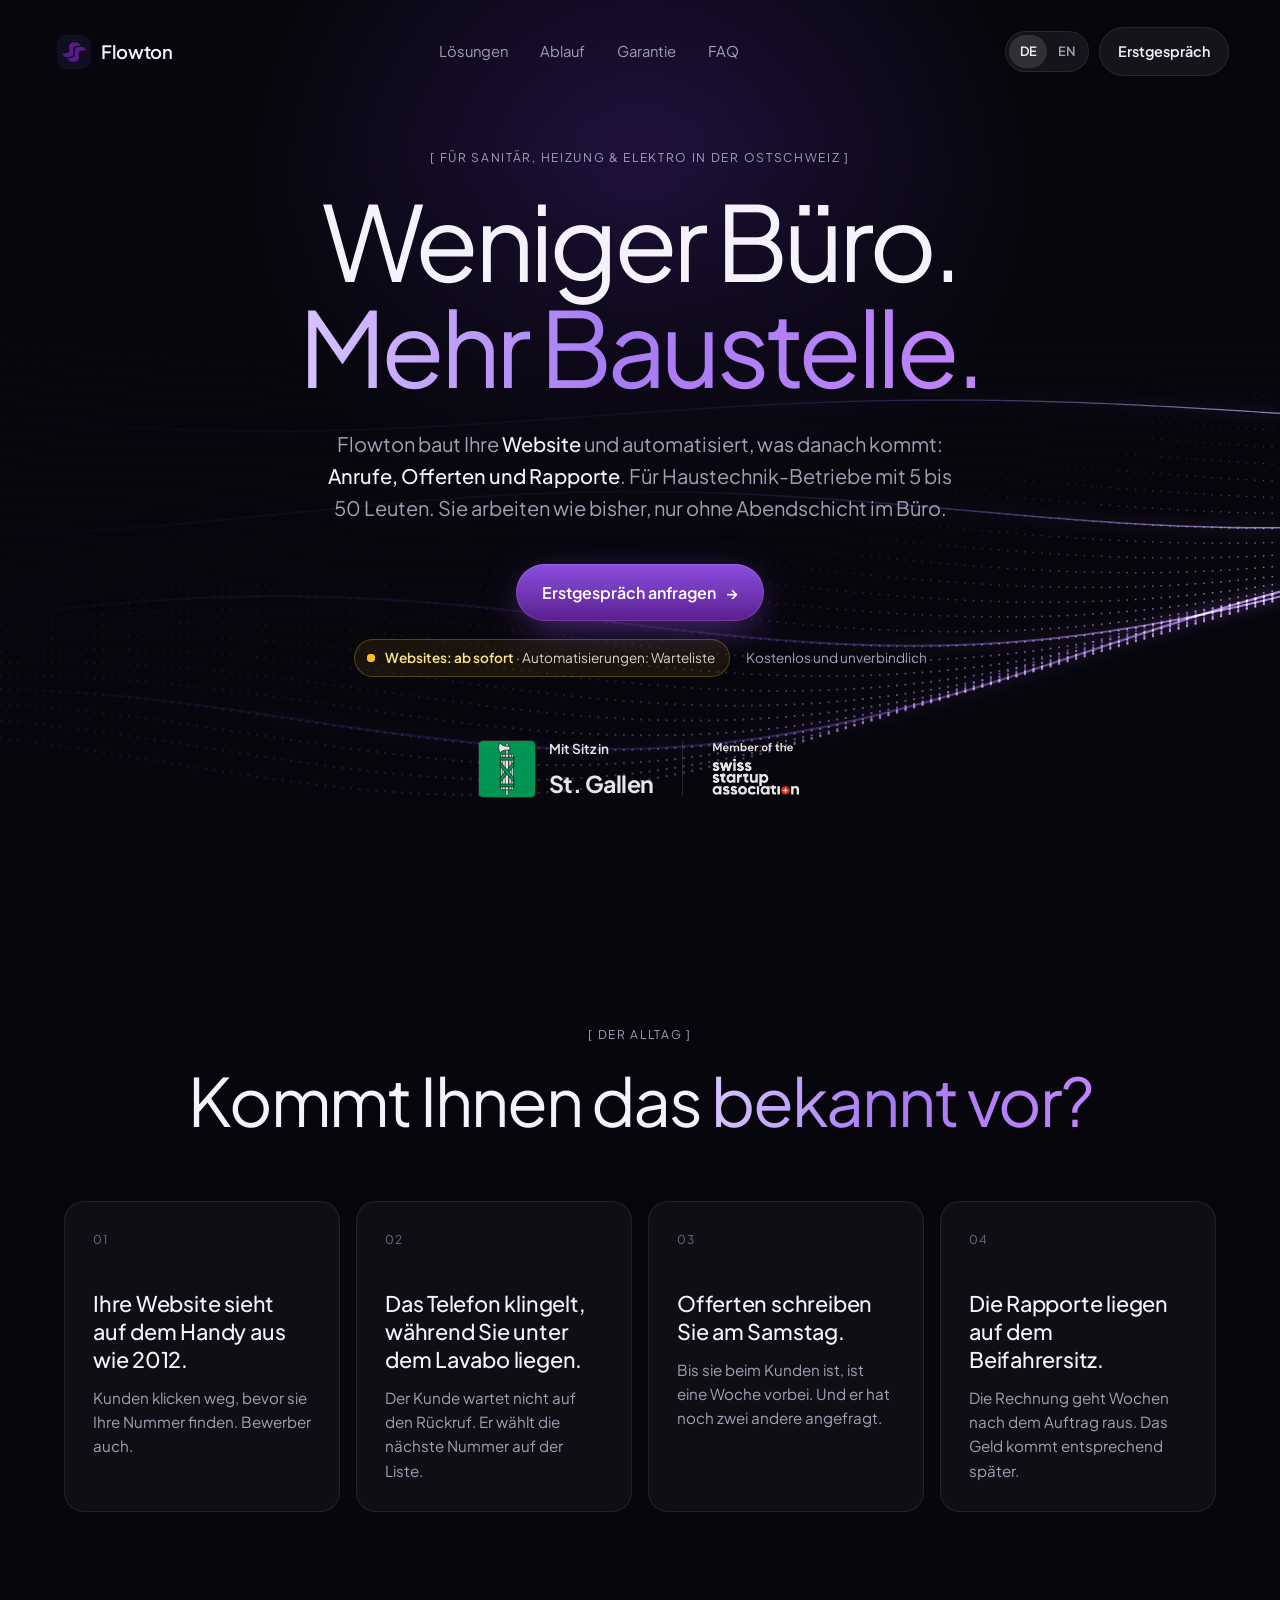
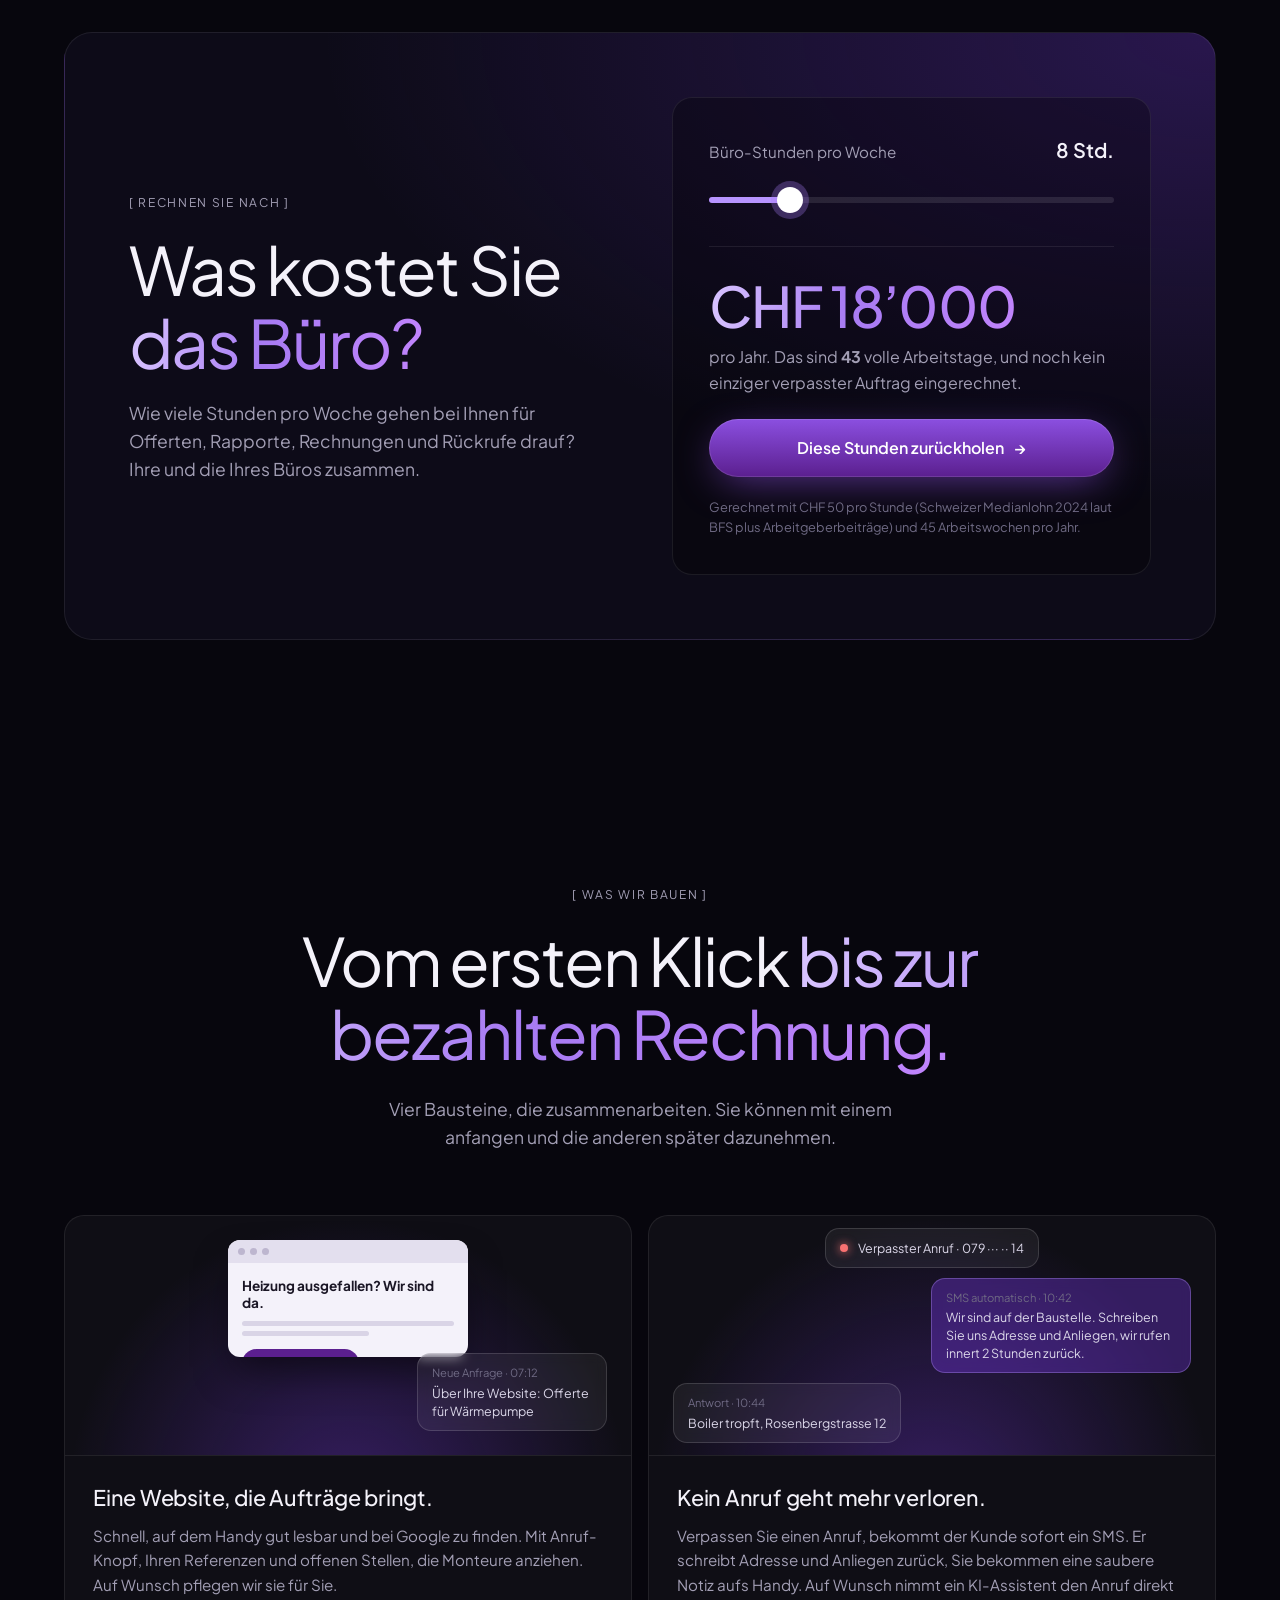
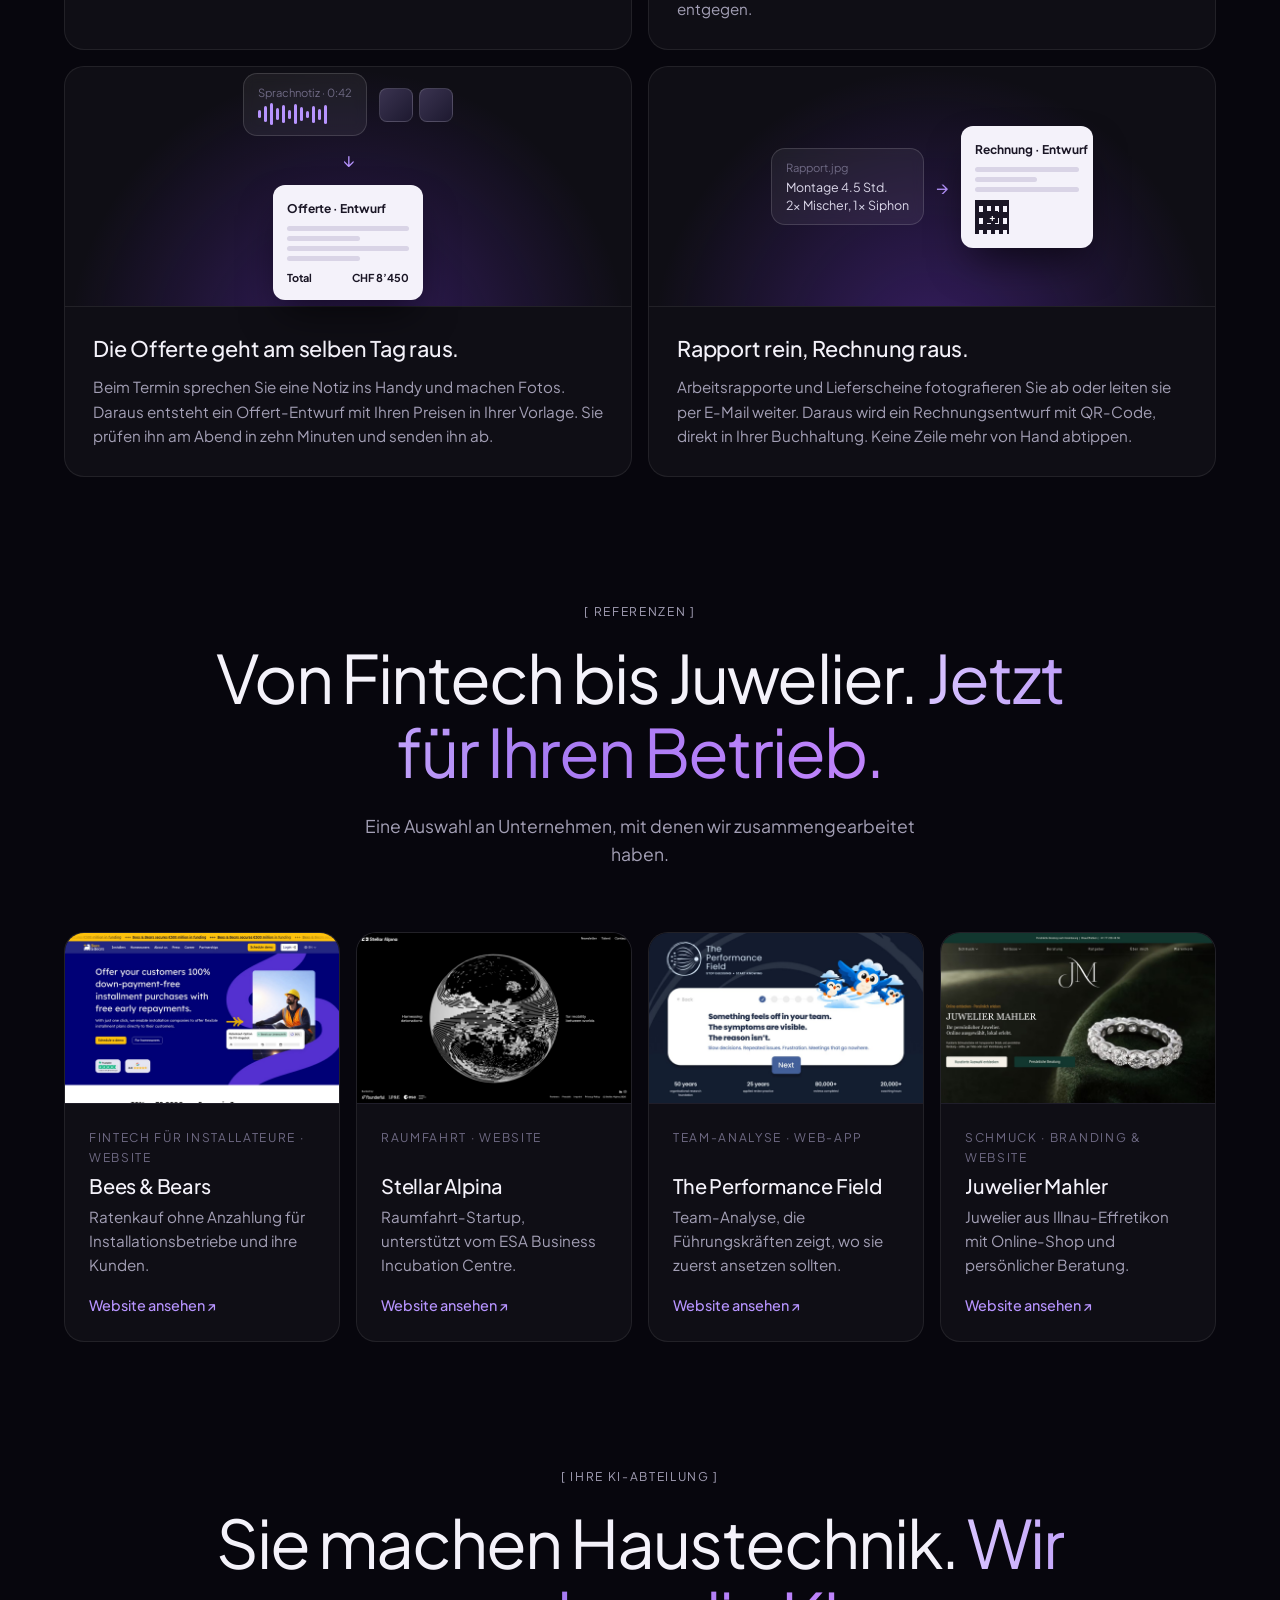
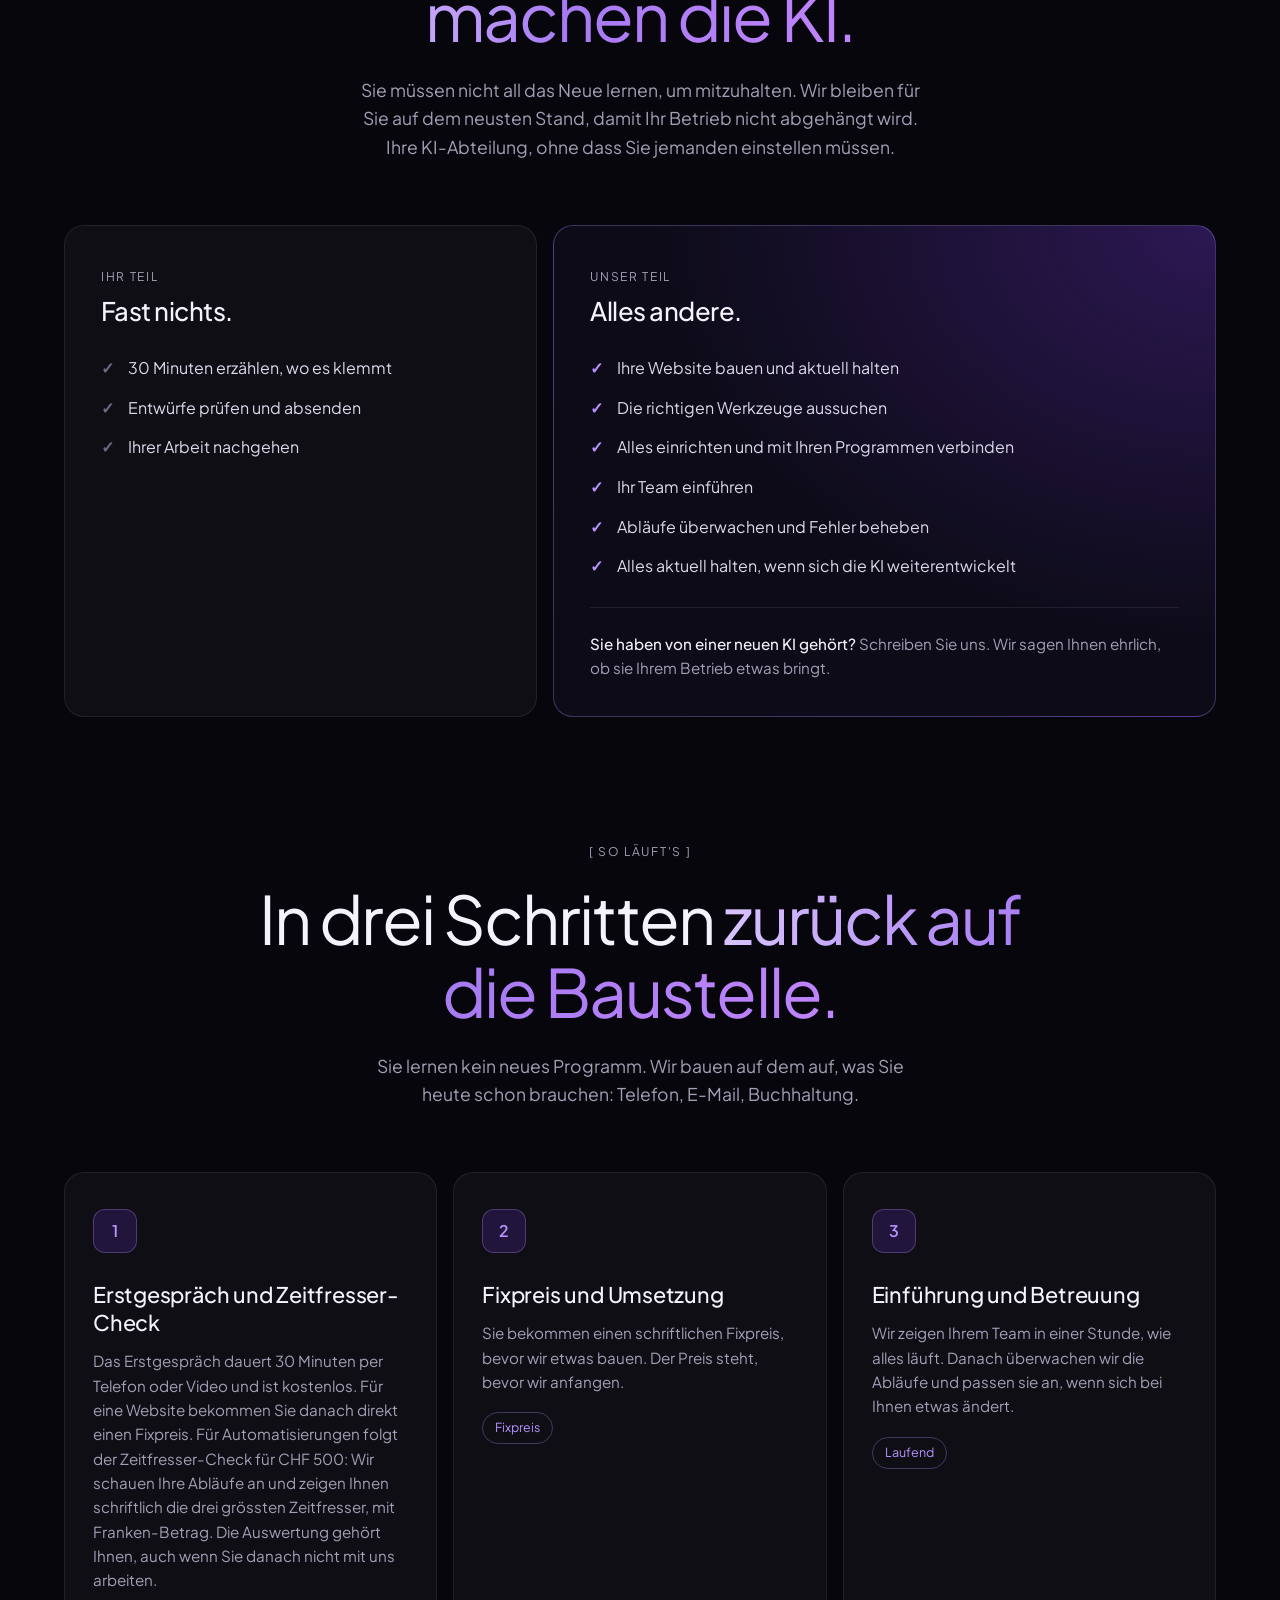
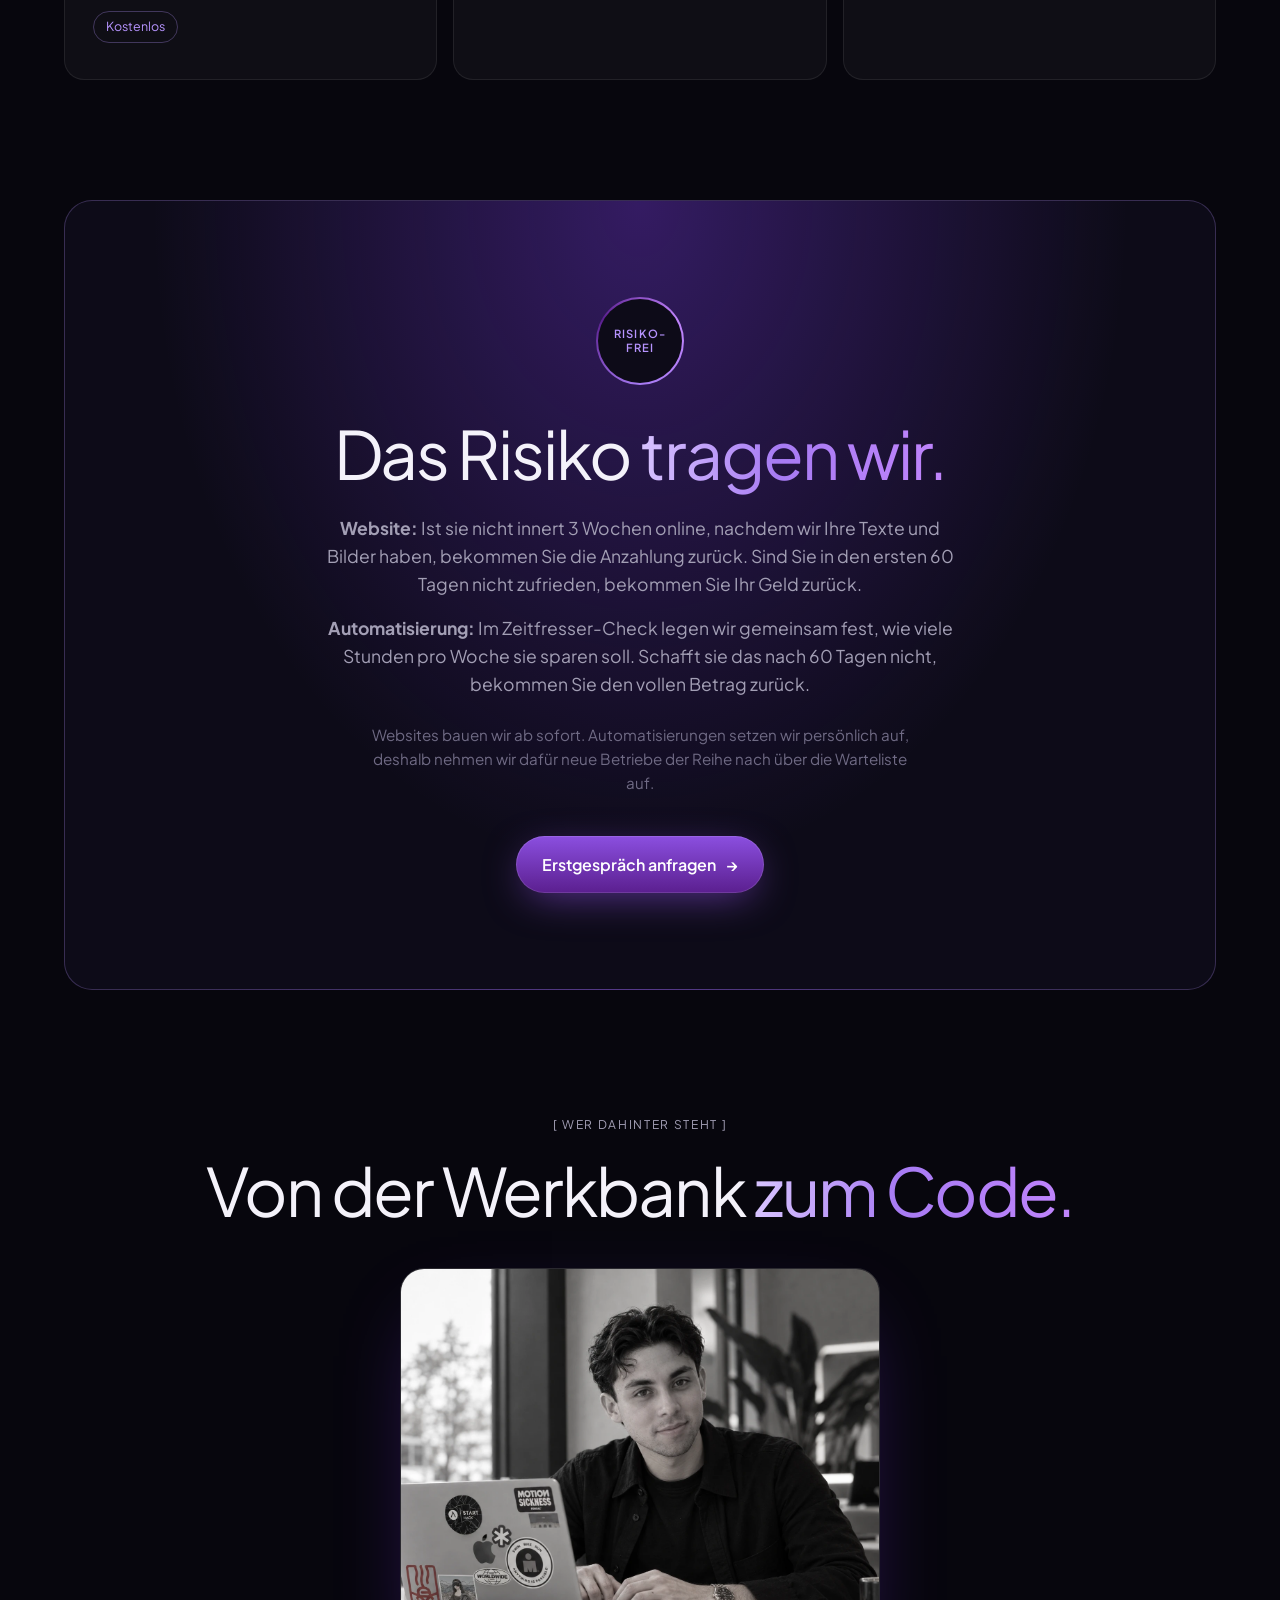
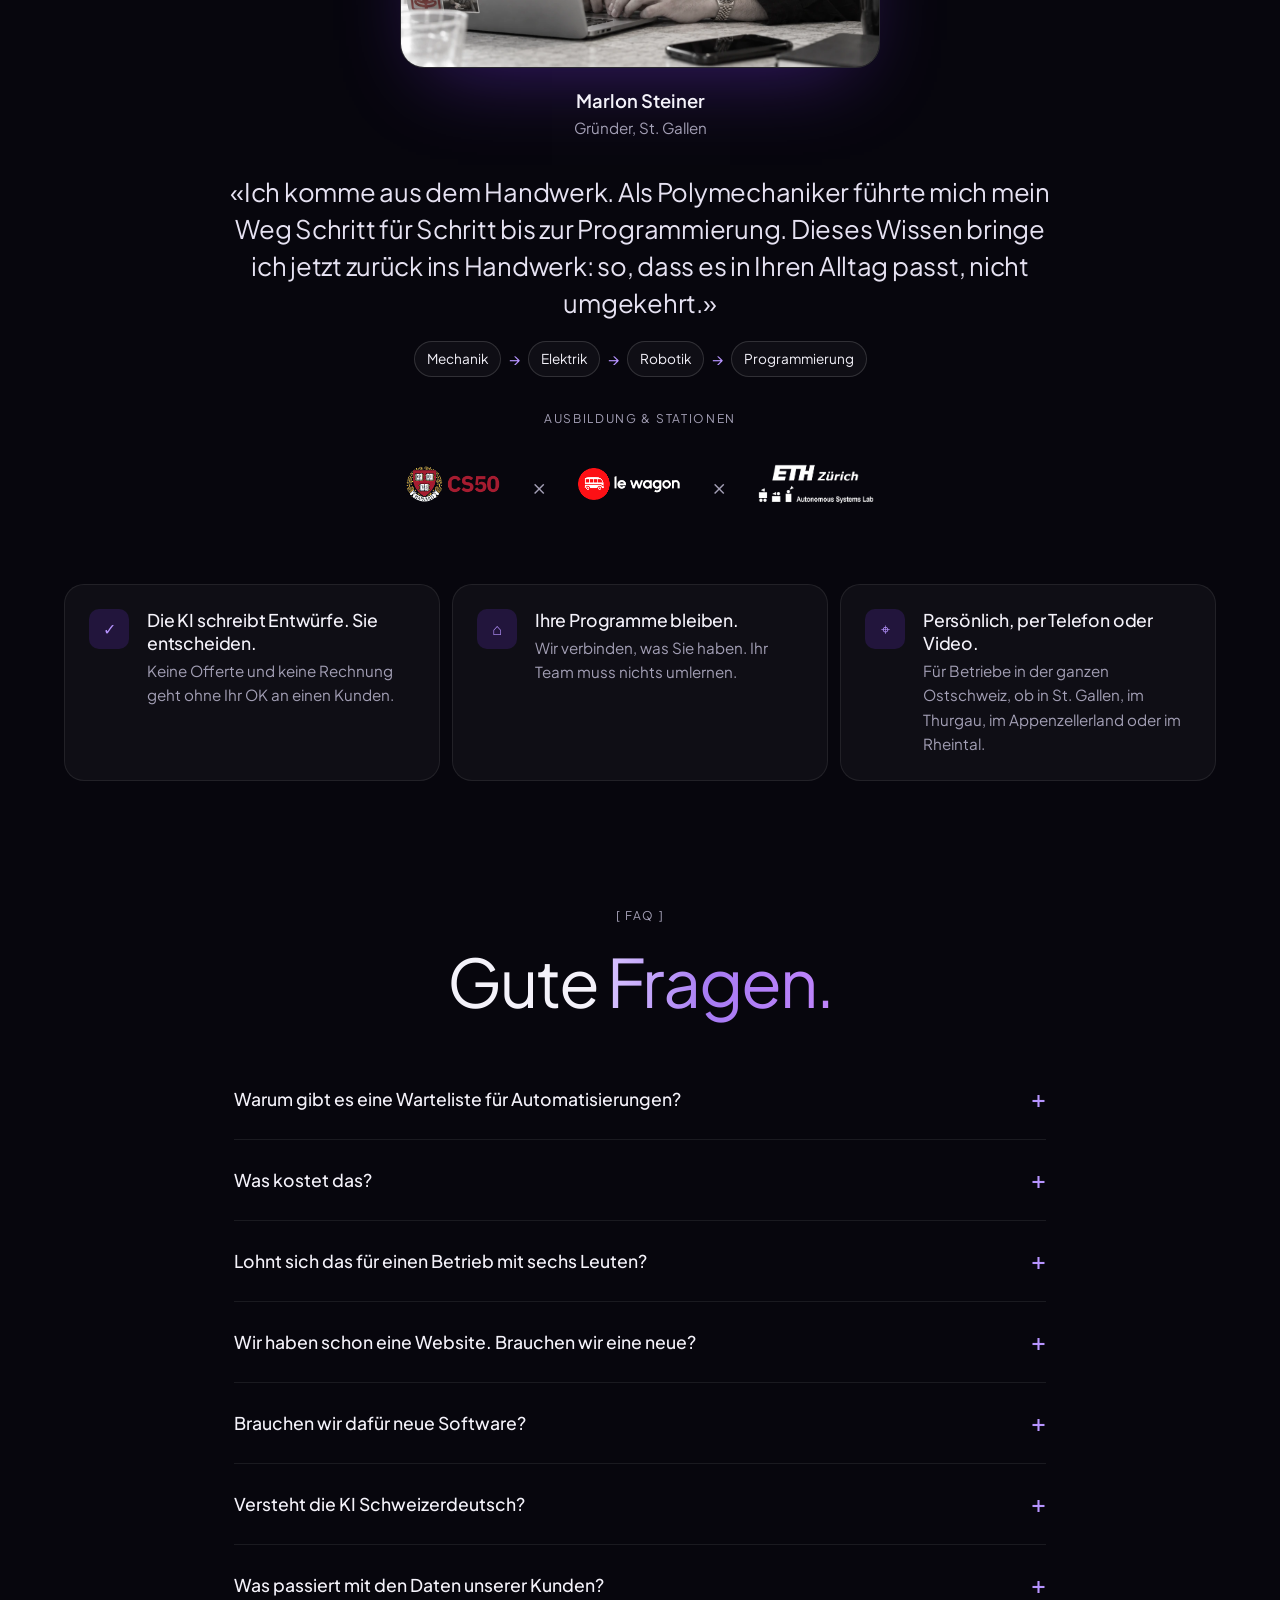
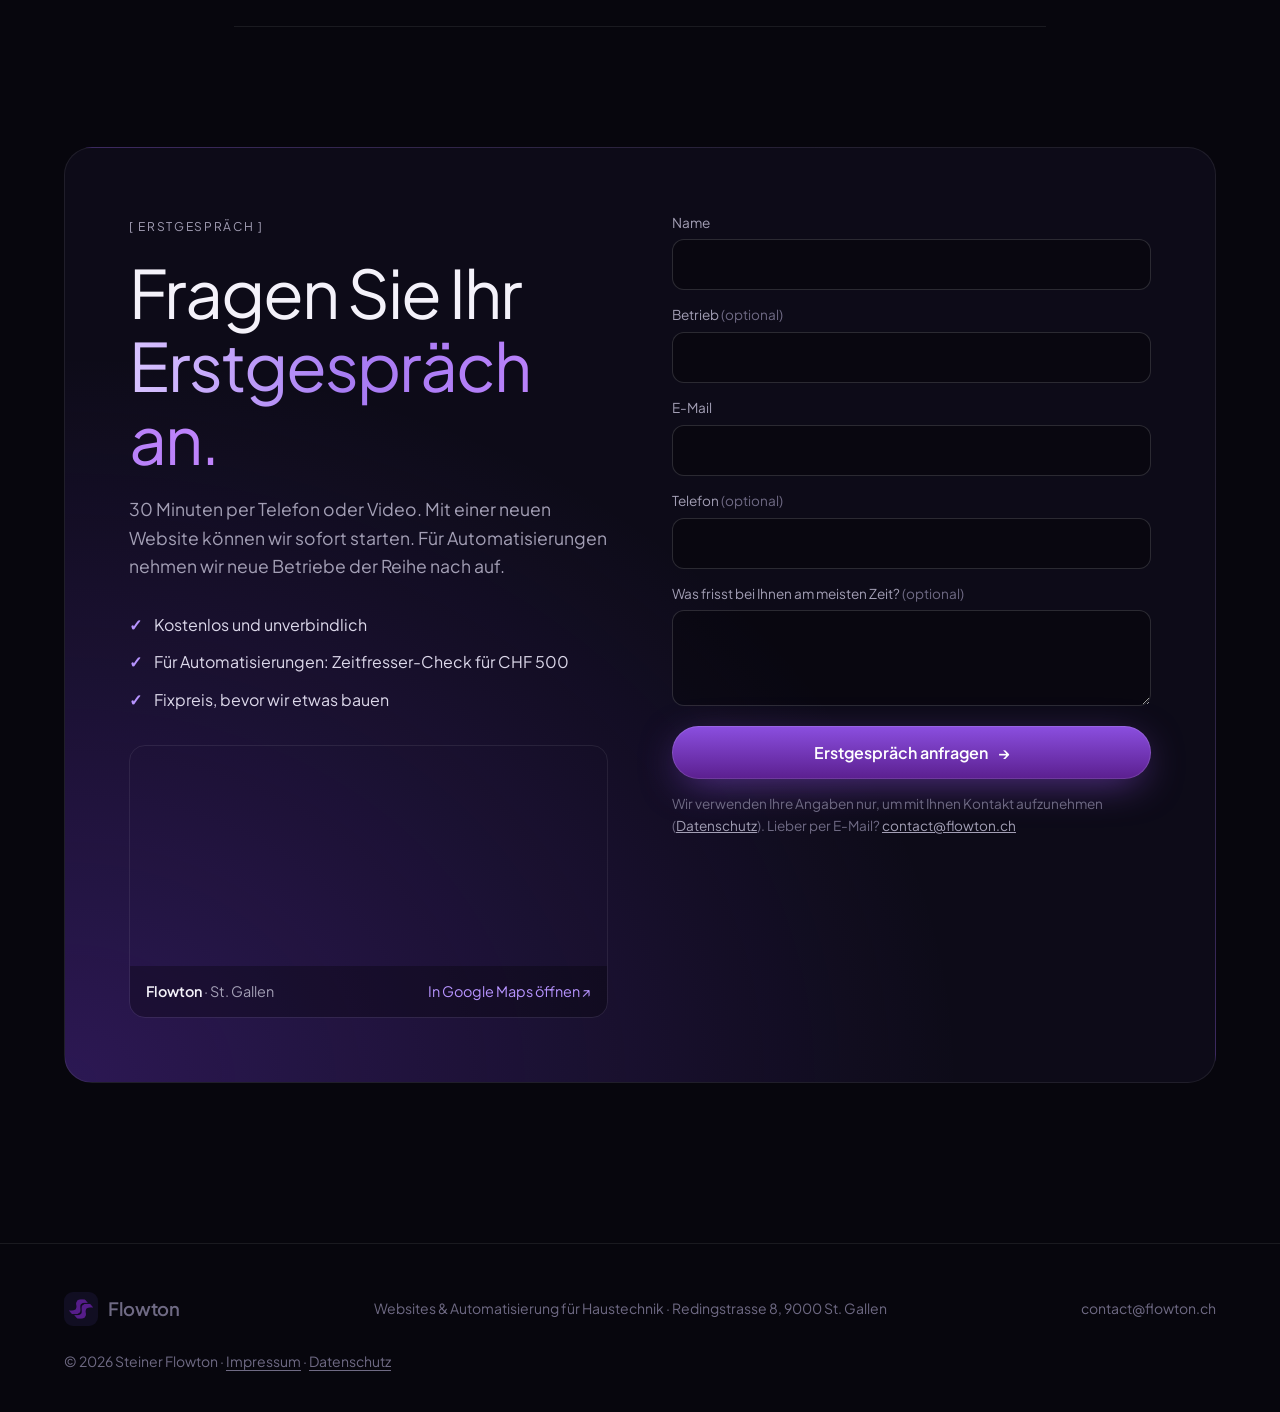
==== commit d18f496e: "Paid Time-Waster Check (CHF 500), free intro call Co-Authored-By: Claude Opus 5.5 <noreply@anthropic" ====
--- a/index.html
+++ b/index.html
@@ -88,7 +88,7 @@
         <a href="/" lang="de" aria-current="page">DE</a>
         <a href="/en/" lang="en" hreflang="en">EN</a>
       </div>
-      <a href="#kontakt" class="btn btn-ghost">Gratis-Check</a>
+      <a href="#kontakt" class="btn btn-ghost">Erstgespräch</a>
     </div>
   </nav>
 
@@ -100,7 +100,7 @@
         <span class="label">[ Für Sanitär, Heizung &amp; Elektro in der Ostschweiz ]</span>
         <h1>Weniger Büro.<br><span class="grad">Mehr Baustelle.</span></h1>
         <p class="lead">Flowton baut Ihre <strong>Website</strong> und automatisiert, was danach kommt: <strong>Anrufe, Offerten und Rapporte</strong>. Für Haustechnik-Betriebe mit 5 bis 50 Leuten. Sie arbeiten wie bisher, nur ohne Abendschicht im Büro.</p>
-        <a href="#kontakt" class="btn btn-primary">Gratis-Check anfragen <span class="arrow">→</span></a>
+        <a href="#kontakt" class="btn btn-primary">Erstgespräch anfragen <span class="arrow">→</span></a>
         <div class="cta-meta"><span class="status"><span class="pulse" aria-hidden="true"></span><span><b>Websites: ab sofort</b> · Automatisierungen: Warteliste</span></span><span class="free">Kostenlos und unverbindlich</span></div>
         <div class="hero-foot">
           <span class="sg-badge"><img src="/assets/st-gallen-flag.svg" alt="Flagge des Kantons St. Gallen" width="56" height="56"><span><small>Mit Sitz in</small><b>St. Gallen</b></span></span>
@@ -350,8 +350,8 @@
         <div class="steps">
           <div class="step reveal">
             <div class="n">1</div>
-            <h3>Zeitfresser-Check</h3>
-            <p>30 Minuten per Telefon oder Video, kostenlos. Wir schauen Ihre Abläufe und Ihre Website an und zeigen Ihnen die drei grössten Zeitfresser, mit Franken-Betrag. Die Liste gehört Ihnen, auch wenn Sie nicht mit uns arbeiten.</p>
+            <h3>Erstgespräch und Zeitfresser-Check</h3>
+            <p>Das Erstgespräch dauert 30 Minuten per Telefon oder Video und ist kostenlos. Für eine Website bekommen Sie danach direkt einen Fixpreis. Für Automatisierungen folgt der Zeitfresser-Check für CHF 500: Wir schauen Ihre Abläufe an und zeigen Ihnen schriftlich die drei grössten Zeitfresser, mit Franken-Betrag. Die Auswertung gehört Ihnen, auch wenn Sie danach nicht mit uns arbeiten.</p>
             <span class="tag">Kostenlos</span>
           </div>
           <div class="step reveal">
@@ -379,7 +379,7 @@
           <p class="lead"><b>Website:</b> Ist sie nicht innert 3 Wochen online, nachdem wir Ihre Texte und Bilder haben, bekommen Sie die Anzahlung zurück. Sind Sie in den ersten 60 Tagen nicht zufrieden, bekommen Sie Ihr Geld zurück.</p>
           <p class="lead"><b>Automatisierung:</b> Im Zeitfresser-Check legen wir gemeinsam fest, wie viele Stunden pro Woche sie sparen soll. Schafft sie das nach 60 Tagen nicht, bekommen Sie den vollen Betrag zurück.</p>
           <p class="scarce">Websites bauen wir ab sofort. Automatisierungen setzen wir persönlich auf, deshalb nehmen wir dafür neue Betriebe der Reihe nach über die Warteliste auf.</p>
-          <a href="#kontakt" class="btn btn-primary">Gratis-Check anfragen <span class="arrow">→</span></a>
+          <a href="#kontakt" class="btn btn-primary">Erstgespräch anfragen <span class="arrow">→</span></a>
         </div>
       </div>
     </section>
@@ -428,11 +428,11 @@
         <div class="faq reveal">
           <details>
             <summary>Warum gibt es eine Warteliste für Automatisierungen?</summary>
-            <p>Weil wir jede Automatisierung persönlich aufsetzen und betreuen. Wir nehmen nur so viele Betriebe an, wie wir gut begleiten können. Für eine neue Website gibt es keine Wartezeit: Nach dem Gratis-Check können wir sofort starten.</p>
+            <p>Weil wir jede Automatisierung persönlich aufsetzen und betreuen. Wir nehmen nur so viele Betriebe an, wie wir gut begleiten können. Für eine neue Website gibt es keine Wartezeit: Nach dem Erstgespräch können wir sofort starten.</p>
           </details>
           <details>
             <summary>Was kostet das?</summary>
-            <p>Websites gibt es ab CHF 2’400 zum Fixpreis. Hosting in der Schweiz, Updates und kleine Änderungen kosten CHF 89 pro Monat. Bei Automatisierungen hängt der Preis davon ab, was automatisiert wird. Deshalb bekommen Sie nach dem Gratis-Check einen schriftlichen Fixpreis, bevor wir etwas bauen. Für beides gilt die Geld-zurück-Garantie.</p>
+            <p>Websites gibt es ab CHF 2’400 zum Fixpreis. Hosting in der Schweiz, Updates und kleine Änderungen kosten CHF 89 pro Monat. Bei Automatisierungen hängt der Preis davon ab, was automatisiert wird. Deshalb bekommen Sie nach dem Zeitfresser-Check (CHF 500) einen schriftlichen Fixpreis, bevor wir etwas bauen. Für beides gilt die Geld-zurück-Garantie.</p>
           </details>
           <details>
             <summary>Lohnt sich das für einen Betrieb mit sechs Leuten?</summary>
@@ -440,7 +440,7 @@
           </details>
           <details>
             <summary>Wir haben schon eine Website. Brauchen wir eine neue?</summary>
-            <p>Nicht unbedingt. Die Automatisierungen funktionieren auch mit Ihrer bestehenden Website. Im Gratis-Check sagen wir Ihnen ehrlich, ob sich eine neue lohnt.</p>
+            <p>Nicht unbedingt. Die Automatisierungen funktionieren auch mit Ihrer bestehenden Website. Im Erstgespräch sagen wir Ihnen ehrlich, ob sich eine neue lohnt.</p>
           </details>
           <details>
             <summary>Brauchen wir dafür neue Software?</summary>
@@ -463,12 +463,12 @@
       <div class="container">
         <div class="contact reveal">
           <div>
-            <span class="label">[ Gratis-Check ]</span>
-            <h2>Fragen Sie Ihren <span class="grad">Gratis-Check an.</span></h2>
+            <span class="label">[ Erstgespräch ]</span>
+            <h2>Fragen Sie Ihr <span class="grad">Erstgespräch an.</span></h2>
             <p class="lead">30 Minuten per Telefon oder Video. Mit einer neuen Website können wir sofort starten. Für Automatisierungen nehmen wir neue Betriebe der Reihe nach auf.</p>
             <ul class="checks">
               <li>Kostenlos und unverbindlich</li>
-              <li>Gratis-Check mit Ihren drei grössten Zeitfressern</li>
+              <li>Für Automatisierungen: Zeitfresser-Check für CHF 500</li>
               <li>Fixpreis, bevor wir etwas bauen</li>
             </ul>
             <div class="map">
@@ -484,10 +484,10 @@
               <div class="field"><label for="phone">Telefon <span style="color:var(--muted-2)">(optional)</span></label><input id="phone" name="phone" type="tel" autocomplete="tel"></div>
               <input type="text" name="_honey" class="hp" tabindex="-1" autocomplete="off" aria-hidden="true">
               <div class="field"><label for="message">Was frisst bei Ihnen am meisten Zeit? <span style="color:var(--muted-2)">(optional)</span></label><textarea id="message" name="message"></textarea></div>
-              <button type="submit" class="btn btn-primary">Gratis-Check anfragen <span class="arrow">→</span></button>
+              <button type="submit" class="btn btn-primary">Erstgespräch anfragen <span class="arrow">→</span></button>
               <p class="form-note">Wir verwenden Ihre Angaben nur, um mit Ihnen Kontakt aufzunehmen (<a href="/datenschutz/">Datenschutz</a>). Lieber per E-Mail? <a href="mailto:contact@flowton.ch">contact@flowton.ch</a></p>
             </form>
-            <p class="success" id="successMsg">Danke! Wir melden uns persönlich, um einen Termin für Ihren Gratis-Check zu vereinbaren.</p>
+            <p class="success" id="successMsg">Danke! Wir melden uns persönlich, um einen Termin für Ihr Erstgespräch zu vereinbaren.</p>
           </div>
         </div>
       </div>
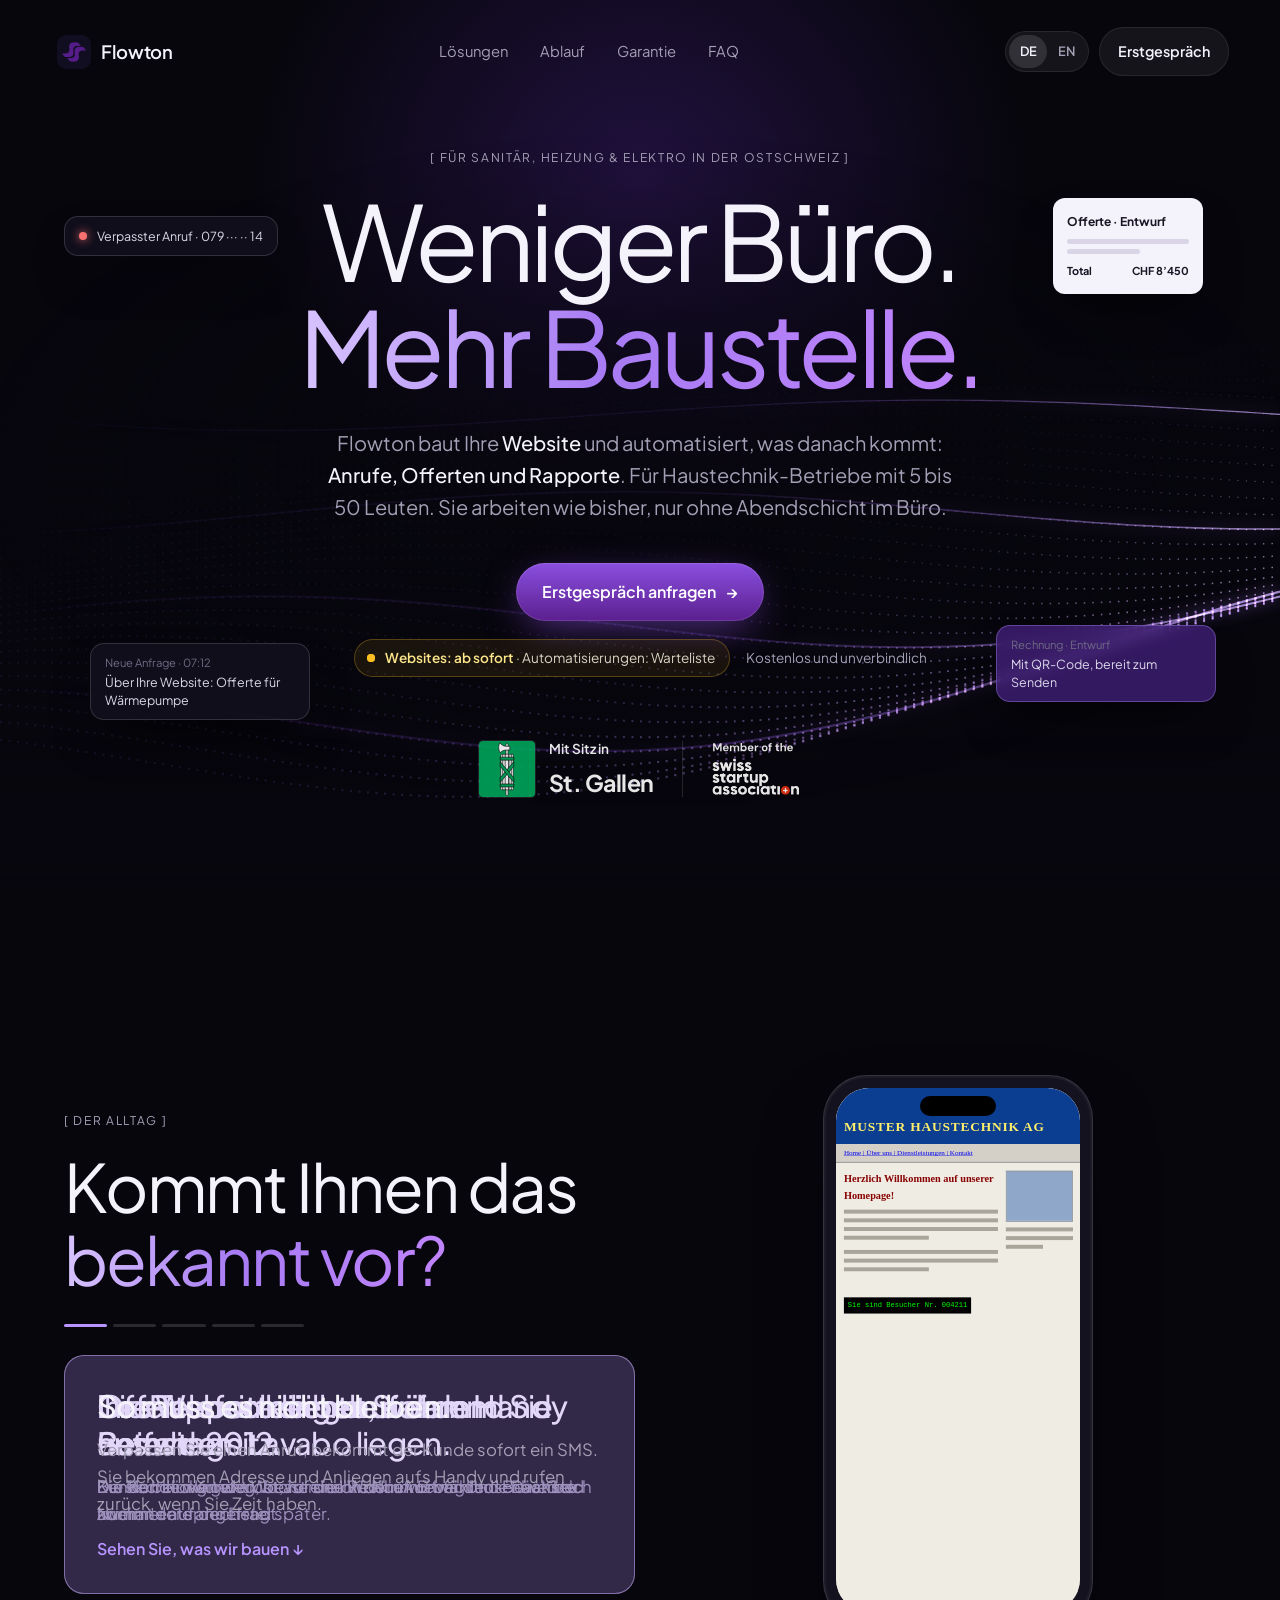
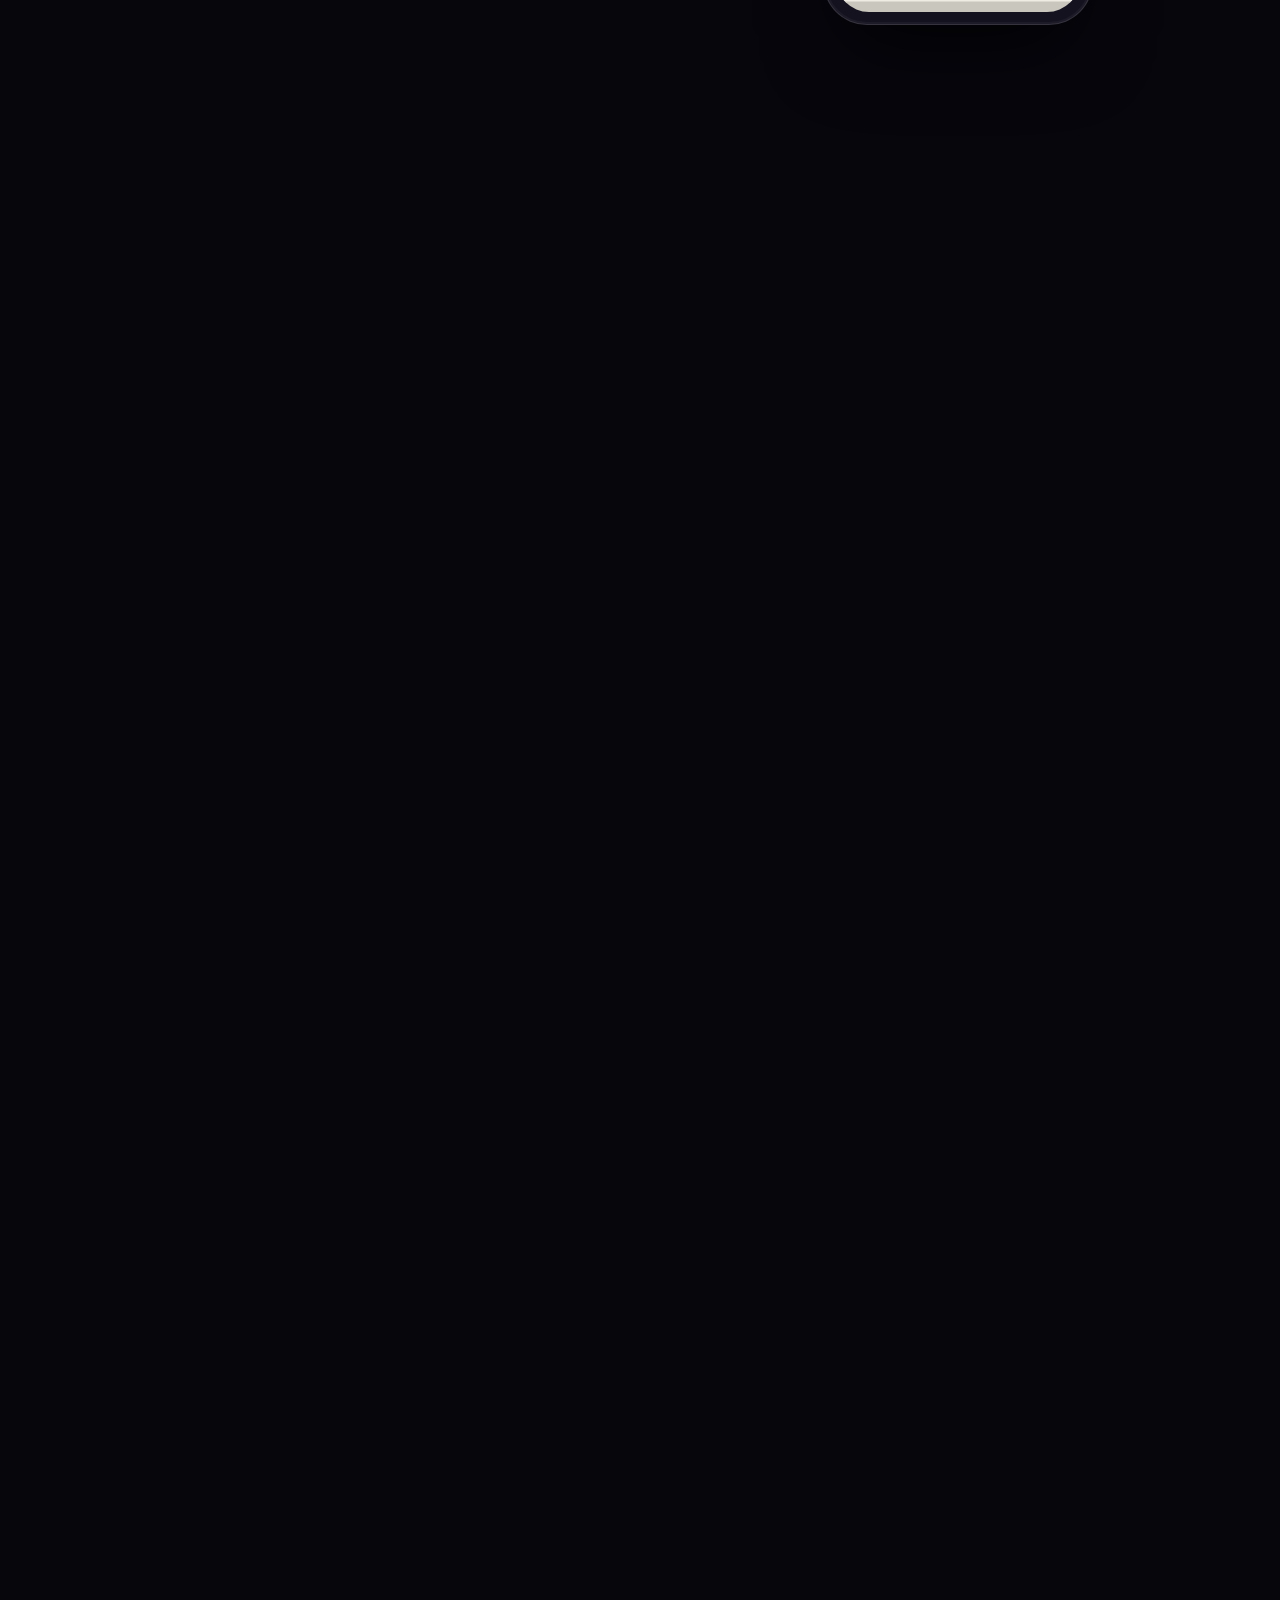
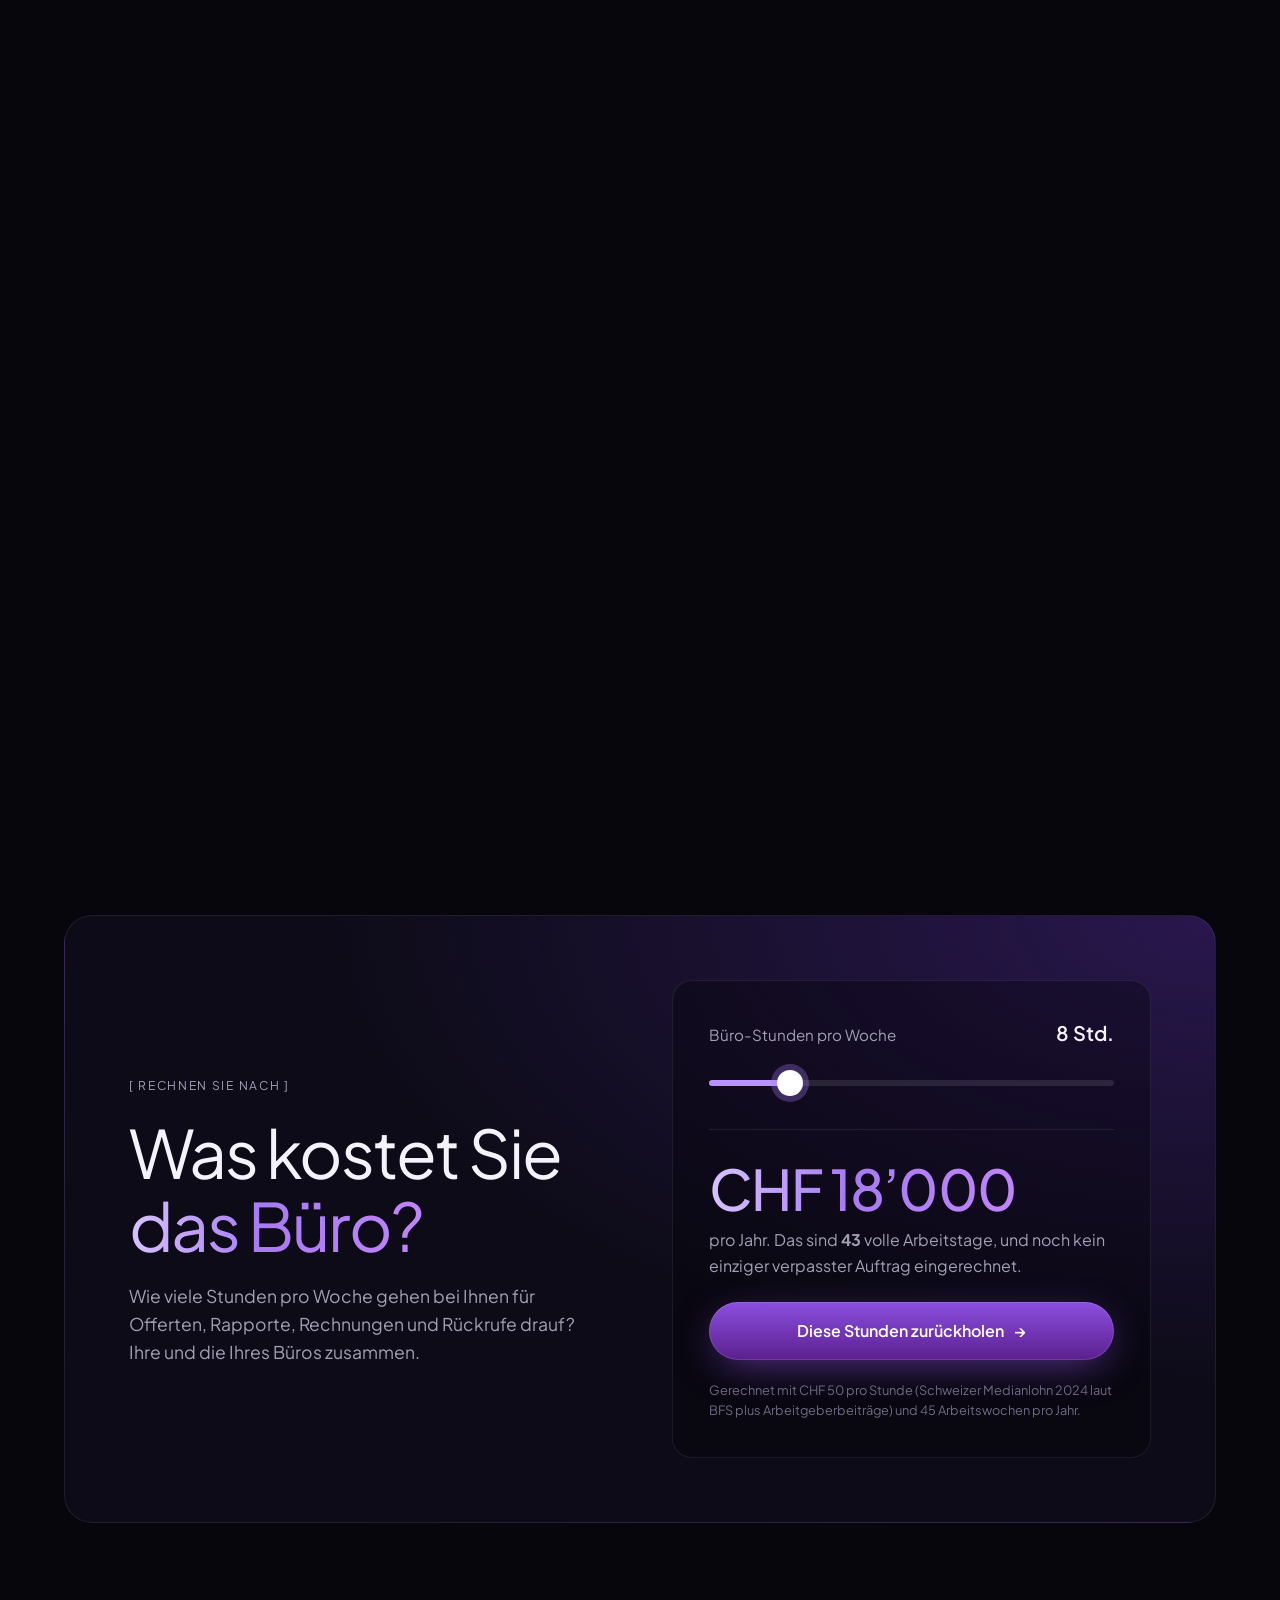
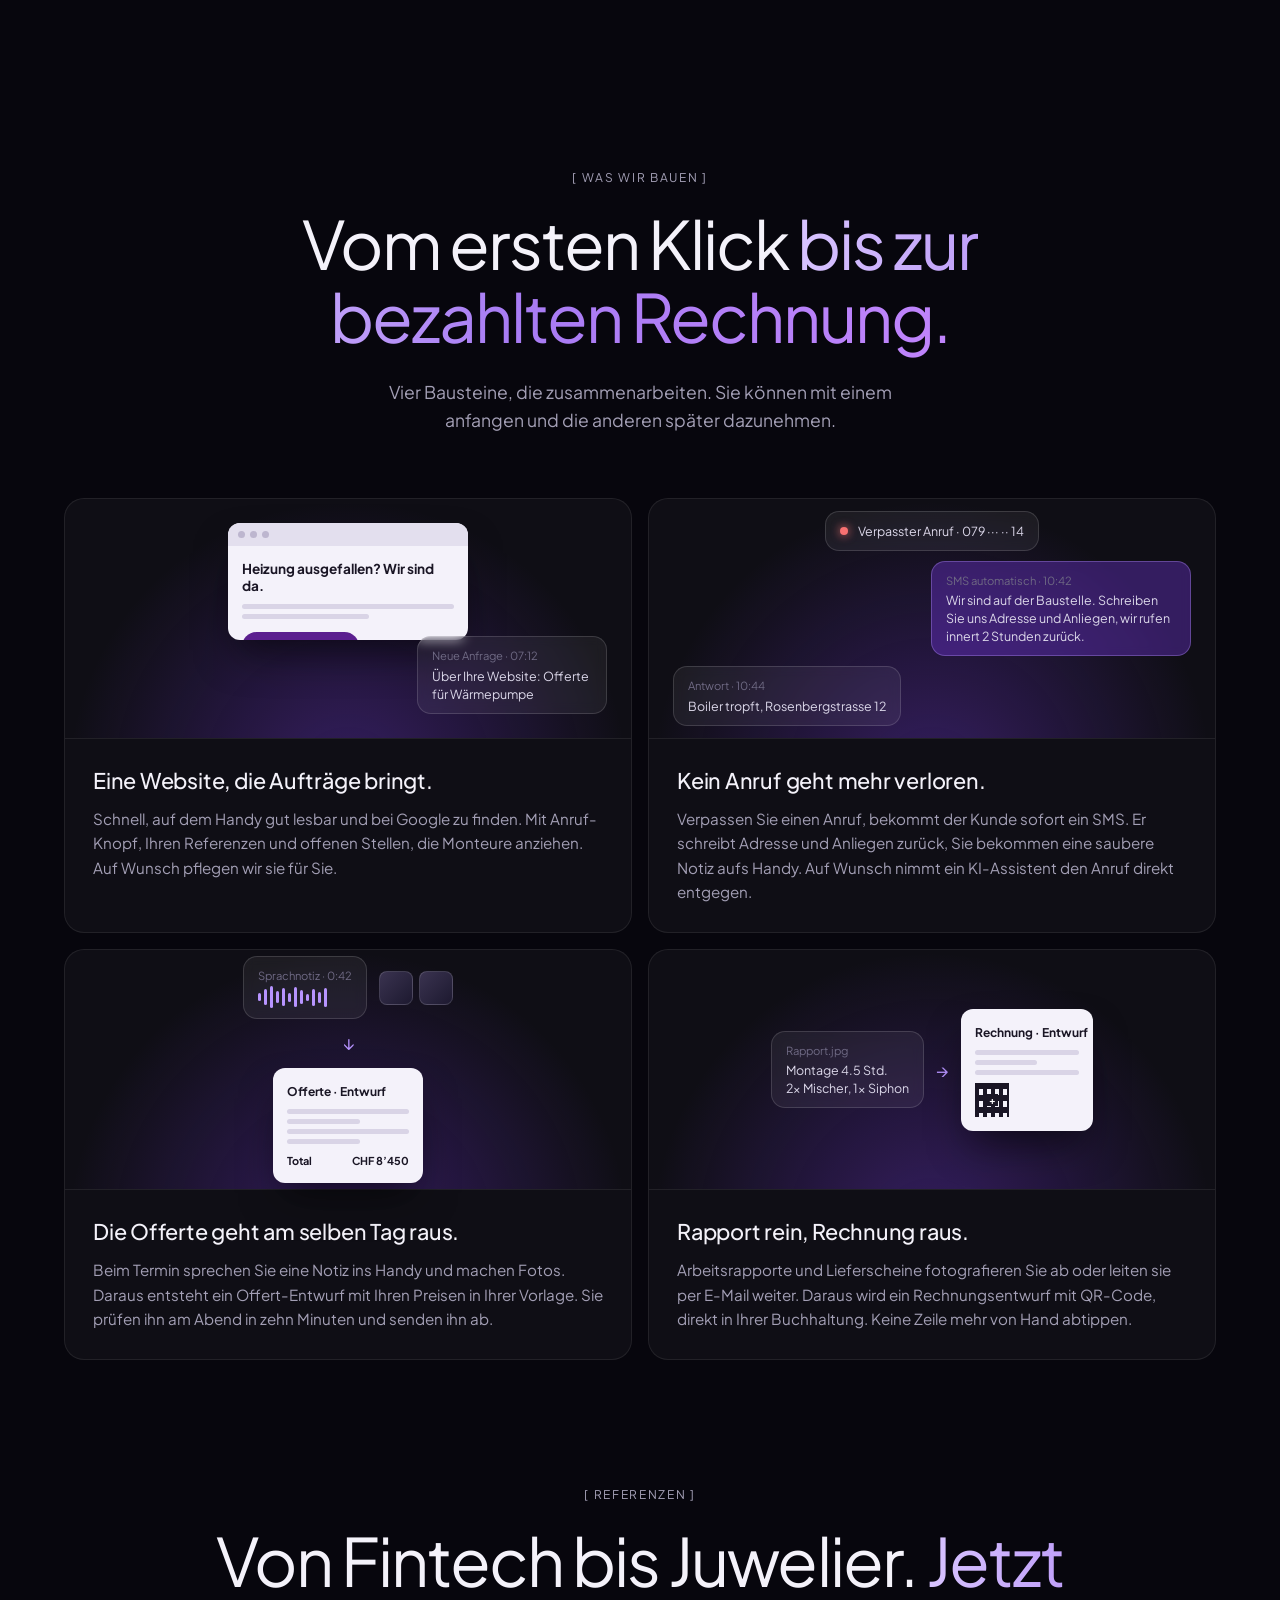
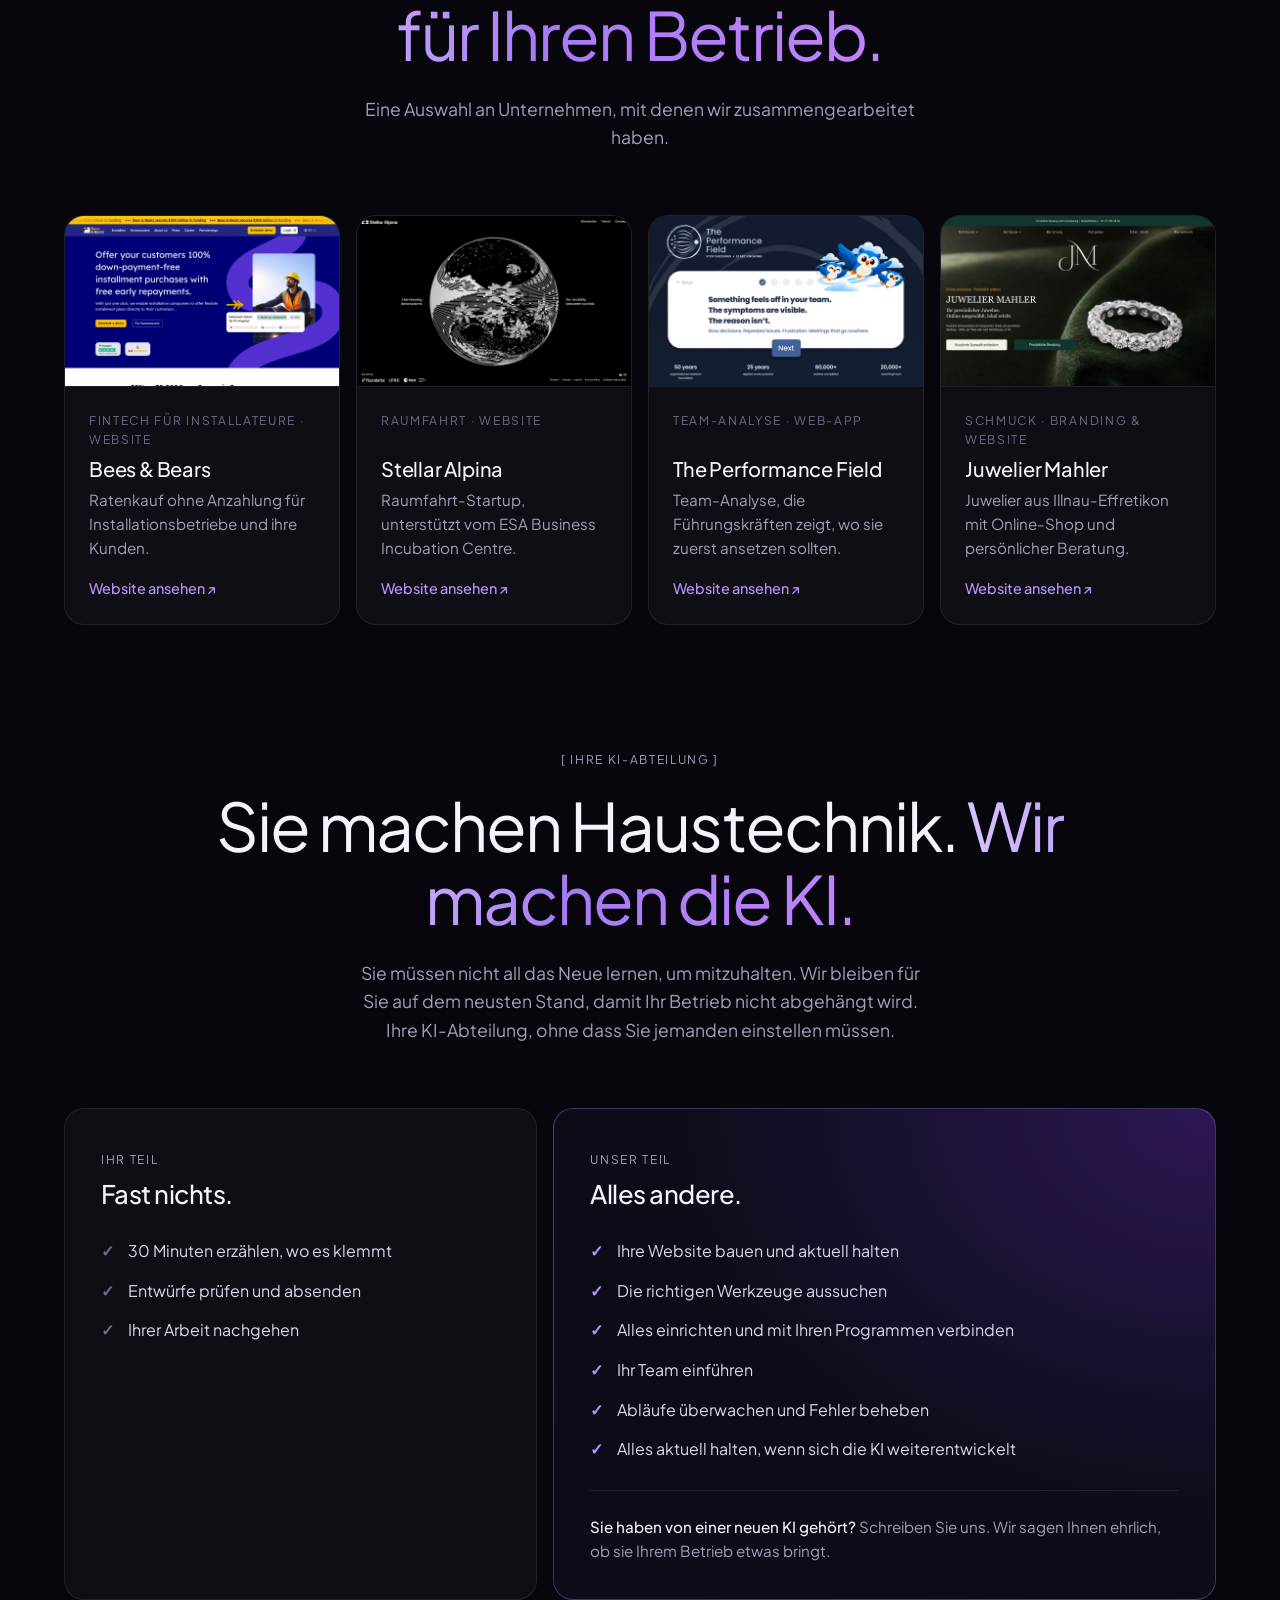
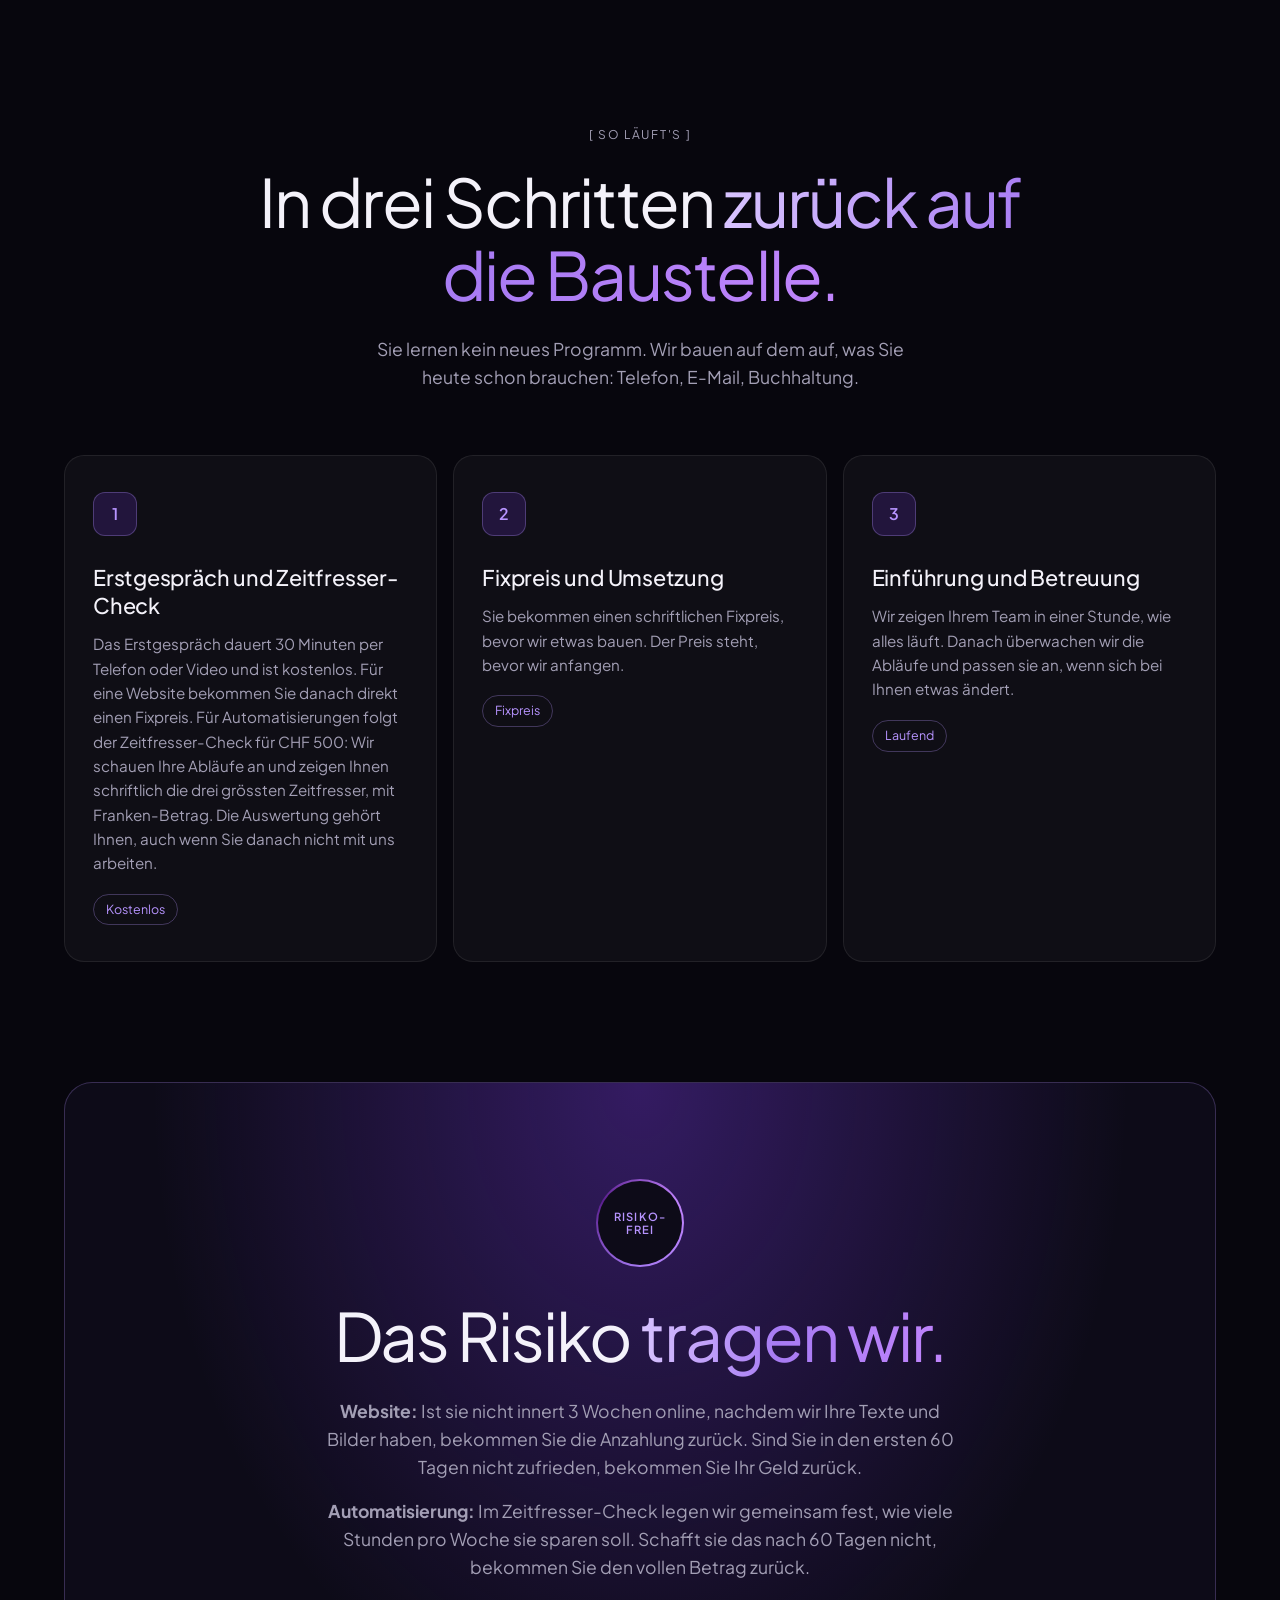
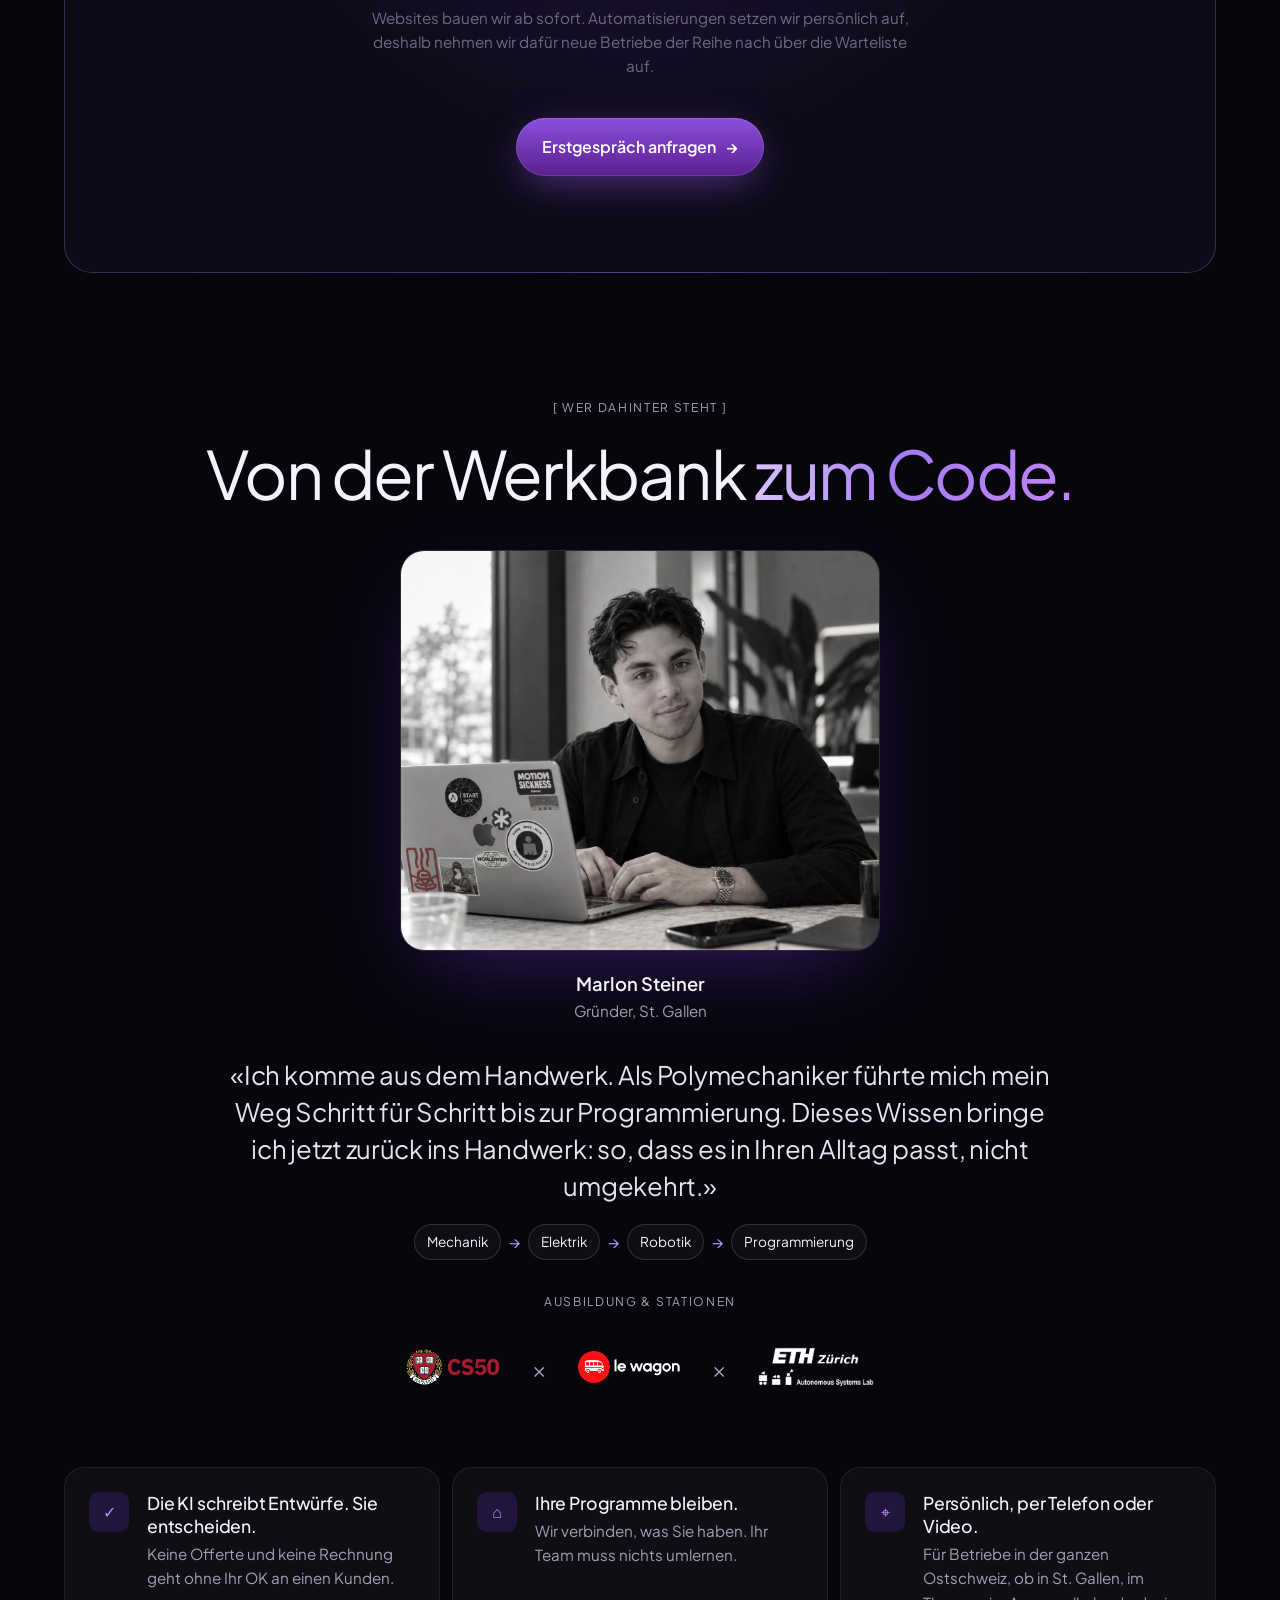
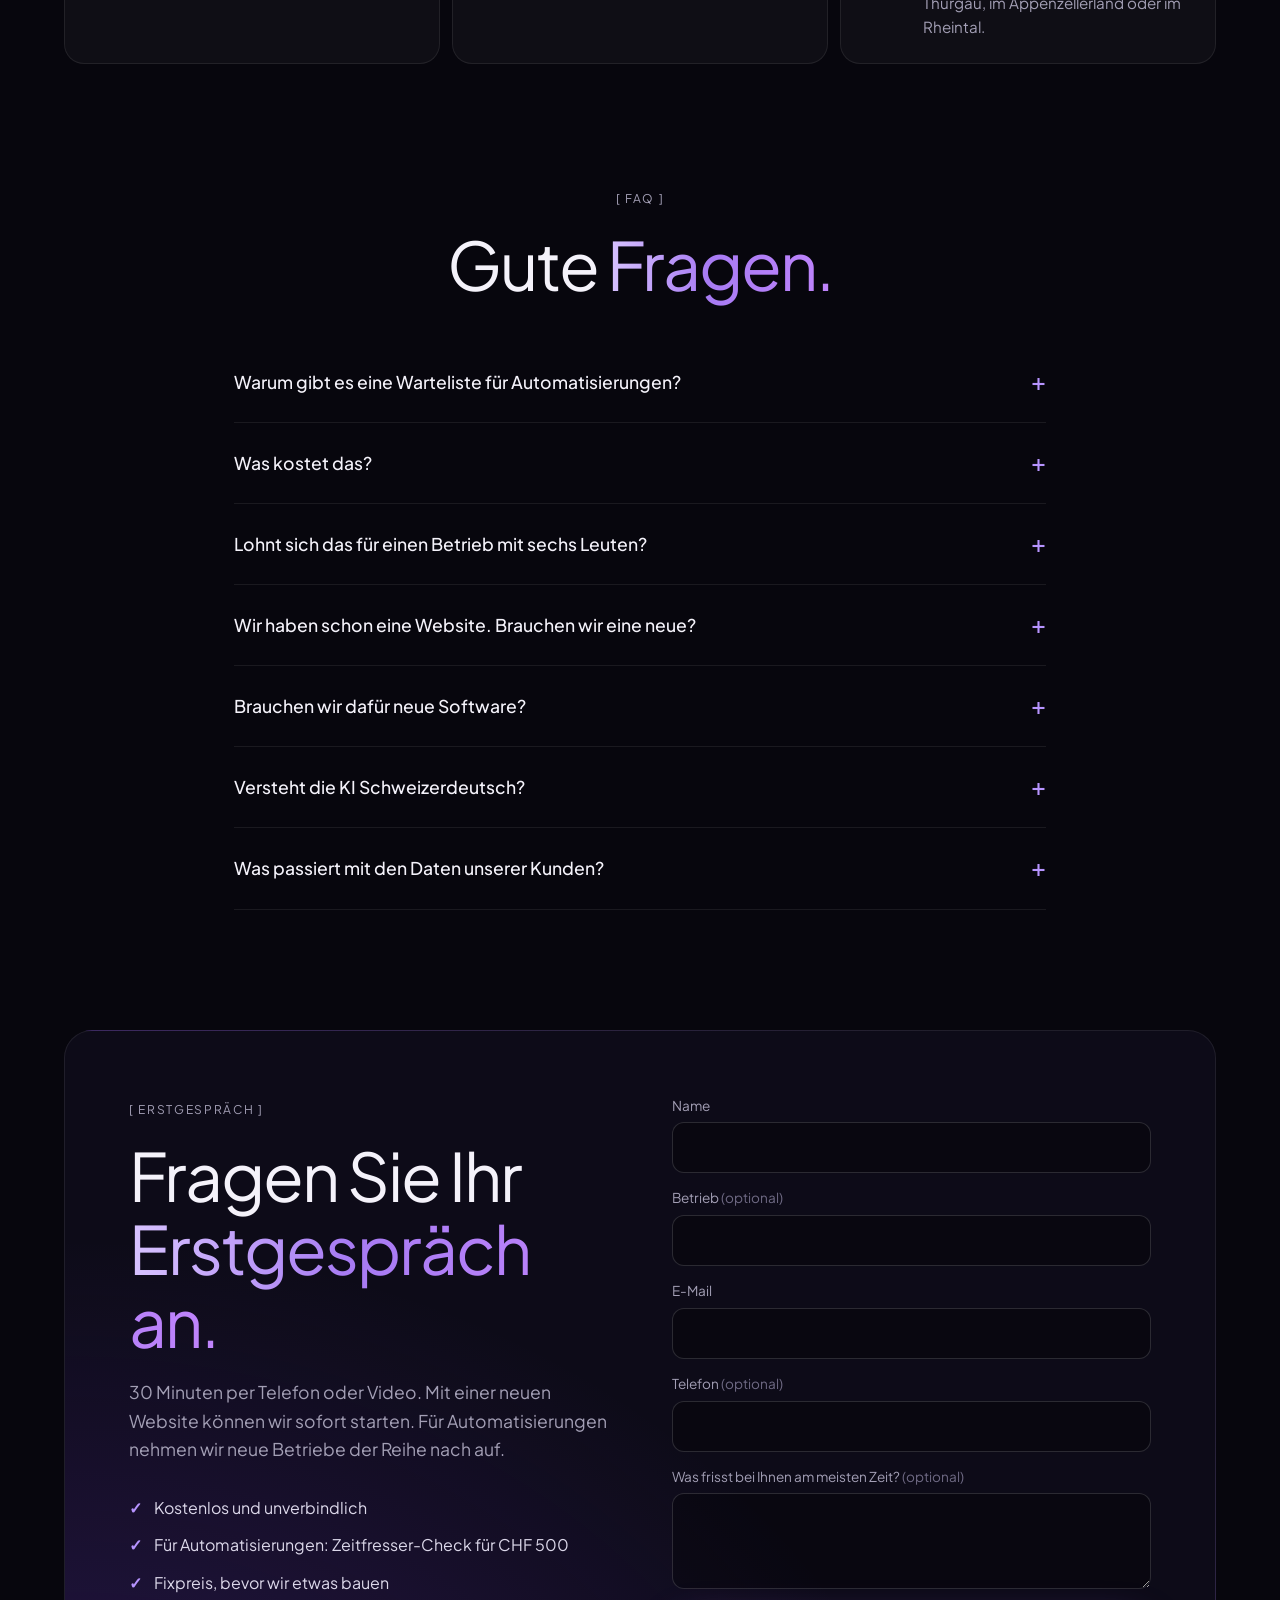
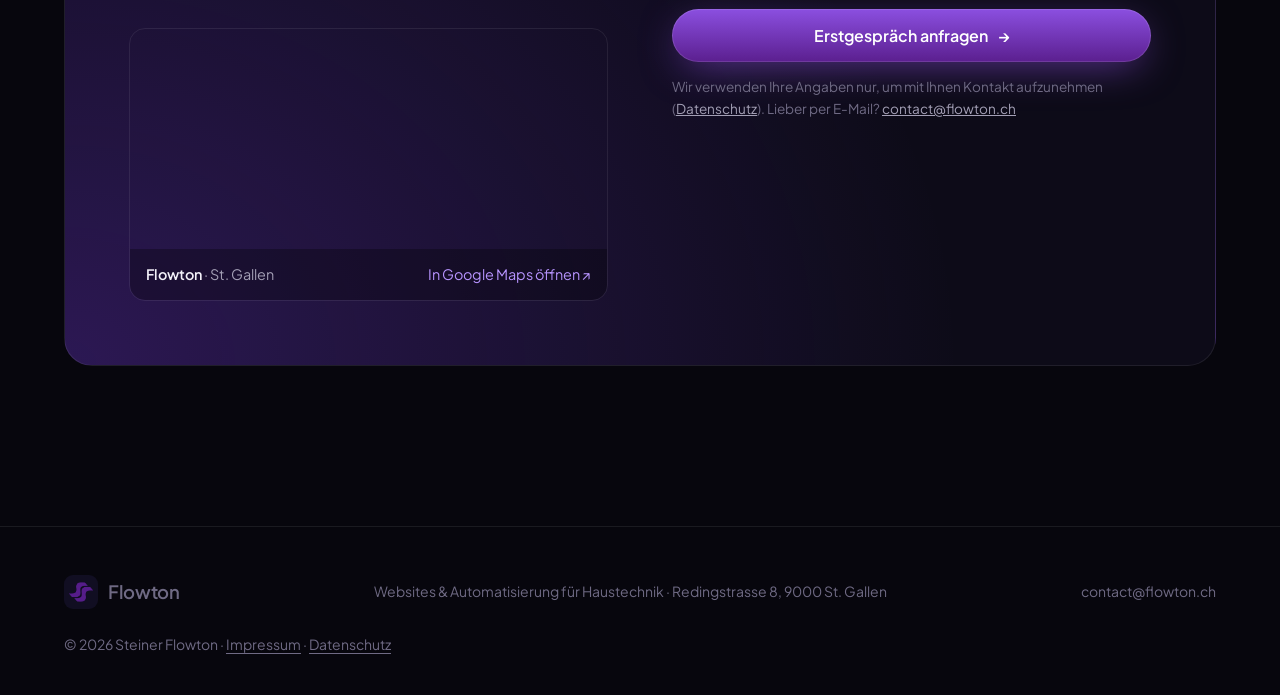
==== commit c9710d07: "Immersive: layered hero and pinned phone story for the pains Co-Authored-By: Claude Opus 5.5 <norepl" ====
--- a/index.html
+++ b/index.html
@@ -96,6 +96,12 @@
     <!-- Hero -->
     <section class="hero">
       <canvas id="waves" aria-hidden="true"></canvas>
+      <div class="hero-float" aria-hidden="true">
+        <div class="chip alert f1" data-depth="1.3">Verpasster Anruf · 079 ··· ·· 14</div>
+        <div class="doc f2" data-depth="0.8"><b>Offerte · Entwurf</b><div class="ln"></div><div class="ln s"></div><div class="tot"><span>Total</span><span>CHF 8’450</span></div></div>
+        <div class="chip in f3" data-depth="1.0"><small>Neue Anfrage · 07:12</small>Über Ihre Website: Offerte für Wärmepumpe</div>
+        <div class="chip out f4" data-depth="1.5"><small>Rechnung · Entwurf</small>Mit QR-Code, bereit zum Senden</div>
+      </div>
       <div class="container">
         <span class="label">[ Für Sanitär, Heizung &amp; Elektro in der Ostschweiz ]</span>
         <h1>Weniger Büro.<br><span class="grad">Mehr Baustelle.</span></h1>
@@ -109,33 +115,83 @@
       </div>
     </section>
 
-    <!-- Pains -->
-    <section id="problem">
-      <div class="container">
-        <div class="pains-title reveal">
+    <!-- Pains: a pinned phone story on capable screens, a plain card grid otherwise -->
+    <section id="problem" class="story">
+      <div class="story-track">
+        <div class="story-stage">
+          <div class="container story-grid">
+            <div class="story-copy">
+              <div class="pains-title">
           <span class="label">[ Der Alltag ]</span>
           <h2>Kommt Ihnen das <span class="grad">bekannt vor?</span></h2>
         </div>
-        <div class="pains">
-          <div class="pain reveal">
-            <span class="num">01</span>
-            <h3>Ihre Website sieht auf dem Handy aus wie 2012.</h3>
-            <p>Kunden klicken weg, bevor sie Ihre Nummer finden. Bewerber auch.</p>
-          </div>
-          <div class="pain reveal">
-            <span class="num">02</span>
-            <h3>Das Telefon klingelt, während Sie unter dem Lavabo liegen.</h3>
-            <p>Der Kunde wartet nicht auf den Rückruf. Er wählt die nächste Nummer auf der Liste.</p>
-          </div>
-          <div class="pain reveal">
-            <span class="num">03</span>
-            <h3>Offerten schreiben Sie am Samstag.</h3>
-            <p>Bis sie beim Kunden ist, ist eine Woche vorbei. Und er hat noch zwei andere angefragt.</p>
-          </div>
-          <div class="pain reveal">
-            <span class="num">04</span>
-            <h3>Die Rapporte liegen auf dem Beifahrersitz.</h3>
-            <p>Die Rechnung geht Wochen nach dem Auftrag raus. Das Geld kommt entsprechend später.</p>
+              <div class="story-bar" aria-hidden="true"><i></i><i></i><i></i><i></i><i></i></div>
+              <div class="pains">
+              <div class="pain" data-step="1">
+                <span class="num">01</span>
+                <h3>Ihre Website sieht auf dem Handy aus wie 2012.</h3>
+                <p>Kunden klicken weg, bevor sie Ihre Nummer finden. Bewerber auch.</p>
+              </div>
+              <div class="pain" data-step="2">
+                <span class="num">02</span>
+                <h3>Das Telefon klingelt, während Sie unter dem Lavabo liegen.</h3>
+                <p>Der Kunde wartet nicht auf den Rückruf. Er wählt die nächste Nummer auf der Liste.</p>
+              </div>
+              <div class="pain" data-step="3">
+                <span class="num">03</span>
+                <h3>Offerten schreiben Sie am Samstag.</h3>
+                <p>Bis sie beim Kunden ist, ist eine Woche vorbei. Und er hat noch zwei andere angefragt.</p>
+              </div>
+              <div class="pain" data-step="4">
+                <span class="num">04</span>
+                <h3>Die Rapporte liegen auf dem Beifahrersitz.</h3>
+                <p>Die Rechnung geht Wochen nach dem Auftrag raus. Das Geld kommt entsprechend später.</p>
+              </div>
+                <div class="pain turn" data-step="5">
+                  <h3>So muss es nicht bleiben.</h3>
+                  <p>Verpassen Sie einen Anruf, bekommt der Kunde sofort ein SMS. Sie bekommen Adresse und Anliegen aufs Handy und rufen zurück, wenn Sie Zeit haben.</p>
+                  <a class="turn-link" href="#loesungen">Sehen Sie, was wir bauen ↓</a>
+                </div>
+              </div>
+            </div>
+            <div class="phone-wrap" aria-hidden="true">
+              <div class="phone">
+                <div class="scr scr-old" data-s="1">
+                  <div class="oldsite">
+                    <div class="o-head">MUSTER HAUSTECHNIK AG</div>
+                    <div class="o-nav">Home | Über uns | Dienstleistungen | Kontakt</div>
+                    <div class="o-body">
+                      <div class="o-col"><b>Herzlich Willkommen auf unserer Homepage!</b><i></i><i></i><i></i><i class="s"></i><i></i><i></i><i class="s"></i></div>
+                      <div class="o-side"><span></span><i></i><i></i><i class="s"></i></div>
+                    </div>
+                    <div class="o-count">Sie sind Besucher Nr. 004211</div>
+                  </div>
+                </div>
+                <div class="scr scr-call" data-s="2">
+                  <div class="c-avatar"></div>
+                  <b>Kunde</b>
+                  <small>079 ··· ·· 14</small>
+                  <em class="c-state">ruft an …</em>
+                  <em class="c-missed">Verpasster Anruf</em>
+                  <div class="c-btns"><span class="no"></span><span class="yes"></span></div>
+                </div>
+                <div class="scr scr-lock" data-s="3">
+                  <small>Samstag</small>
+                  <b class="clock">09:14</b>
+                  <div class="note"><small>Erinnerungen</small>Offerten schreiben: Huber, Keller, Meier</div>
+                </div>
+                <div class="scr scr-lock" data-s="4">
+                  <small>Dienstag</small>
+                  <b class="clock">21:47</b>
+                  <div class="note"><small>Notizen</small>11 Rapporte abtippen und verrechnen</div>
+                </div>
+                <div class="scr scr-sms" data-s="5">
+                  <div class="chip alert">Verpasster Anruf · 079 ··· ·· 14</div>
+                  <div class="chip out"><small>SMS automatisch · 10:42</small>Wir sind auf der Baustelle. Schreiben Sie uns Adresse und Anliegen, wir rufen innert 2 Stunden zurück.</div>
+                  <div class="chip in"><small>Antwort · 10:44</small>Boiler tropft, Rosenbergstrasse 12</div>
+                </div>
+              </div>
+            </div>
           </div>
         </div>
       </div>
--- a/assets/site.css
+++ b/assets/site.css
@@ -624,3 +624,123 @@
   .calc-result .big { font-size: 2.2rem; }
   .cta-meta { font-size: 0.8rem; }
 }
+
+/* ───────── Immersive layer ───────── */
+
+/* Hero depth: waves far, copy middle, product moments near. JS moves each plane at its own
+   rate on scroll and pointer. Only on wide screens, where the moments sit beside the headline. */
+.hero-float { display: none; }
+@media (min-width: 1280px) {
+  .hero-float { display: block; position: absolute; inset: 0; z-index: 3; pointer-events: none; }
+  .hero-float > * { position: absolute; will-change: transform; box-shadow: 0 24px 48px -16px rgba(0, 0, 0, 0.7); }
+  .hero-float .chip { max-width: 220px; background: rgba(22, 18, 34, 0.72); }
+  .hero-float .chip.out { background: rgba(70, 34, 130, 0.72); }
+  .hero-float .f1 { left: 5%; top: 24%; }
+  .hero-float .f2 { right: 6%; top: 22%; transform: rotate(3deg); }
+  .hero-float .f3 { left: 7%; bottom: 20%; }
+  .hero-float .f4 { right: 5%; bottom: 22%; }
+  .hero-float.on > * { opacity: 0; animation: float-in 1s cubic-bezier(.2, .7, .2, 1) forwards; }
+  .hero-float.on .f2 { animation-delay: 0.15s; }
+  .hero-float.on .f3 { animation-delay: 0.3s; }
+  .hero-float.on .f4 { animation-delay: 0.45s; }
+}
+@keyframes float-in { from { opacity: 0; translate: 0 24px; } to { opacity: 1; translate: 0 0; } }
+.hero .container, #waves { will-change: transform; }
+
+/* Pains story. Without .story-on (no JS, reduced motion) this stays the plain card grid. */
+.story-bar, .phone-wrap, .pain.turn { display: none; }
+
+.story-on { padding: 0; }
+.story-on .story-track { position: relative; height: var(--track, 560vh); }
+.story-on .story-stage { position: sticky; top: 0; height: 100vh; height: 100svh; display: flex; align-items: center; overflow: hidden; }
+.story-on .story-grid { display: grid; grid-template-columns: 1.05fr 0.95fr; gap: 64px; align-items: center; width: 100%; }
+.story-on .pains-title { text-align: left; margin-bottom: 28px; }
+.story-on .story-bar { display: flex; gap: 6px; margin-bottom: 28px; max-width: 240px; }
+.story-bar i { flex: 1; height: 3px; border-radius: 2px; background: var(--line-2); transition: background 0.4s ease; }
+.story-bar i.on { background: var(--brand-light); }
+
+.story-on .pains { display: grid; grid-template-columns: 1fr; }
+.story-on .pain { grid-area: 1 / 1; display: block; padding: 32px; opacity: 0; transform: translateY(28px); transition: opacity 0.5s ease, transform 0.6s cubic-bezier(.2, .7, .2, 1); pointer-events: none; }
+.story-on .pain.on { opacity: 1; transform: none; pointer-events: auto; }
+.story-on .pain.past { transform: translateY(-28px); }
+.story-on .pain .num { display: none; }
+.story-on .pain h3 { font-size: clamp(1.4rem, 2.4vw, 2rem); line-height: 1.2; letter-spacing: -0.02em; }
+.story-on .pain p { font-size: 1.05rem; max-width: 46ch; }
+.story-on .pain.turn { background: rgba(124, 58, 237, 0.14); border-color: rgba(183, 148, 255, 0.35); }
+.turn-link { display: inline-block; margin-top: 18px; color: var(--brand-light); font-weight: 600; }
+
+.story-on .phone-wrap { display: flex; justify-content: center; }
+.phone {
+  position: relative; width: 270px; height: 550px; border-radius: 44px; padding: 12px;
+  background: #15121f; border: 1px solid var(--line-2);
+  box-shadow: 0 40px 80px -24px rgba(0, 0, 0, 0.8), inset 0 0 0 2px rgba(255, 255, 255, 0.04);
+  transition: transform 0.6s cubic-bezier(.2, .7, .2, 1);
+}
+.phone::before { content: ""; position: absolute; top: 20px; left: 50%; width: 76px; height: 20px; margin-left: -38px; border-radius: 12px; background: #000; z-index: 2; }
+.scr { position: absolute; inset: 12px; border-radius: 33px; overflow: hidden; opacity: 0; transition: opacity 0.5s ease; display: flex; flex-direction: column; }
+.scr.on { opacity: 1; }
+
+/* 1: a desktop-era site squeezed onto a phone */
+.scr-old { background: #c9c6bd; }
+.oldsite { width: 620px; transform: scale(0.395); transform-origin: 0 0; font-family: "Times New Roman", serif; color: #111; background: #efece4; min-height: 1300px; }
+.o-head { background: #0b3d91; color: #ffef6b; font-size: 34px; font-weight: 700; padding: 70px 20px 18px; letter-spacing: 2px; }
+.o-nav { background: #d4d0c8; color: #00e; text-decoration: underline; font-size: 18px; padding: 8px 20px; border-bottom: 2px solid #888; }
+.o-body { display: flex; gap: 20px; padding: 20px; }
+.o-col { flex: 1; }
+.o-col b { display: block; font-size: 26px; margin-bottom: 16px; color: #800; }
+.oldsite i { display: block; height: 10px; background: #a9a59b; margin-bottom: 12px; }
+.oldsite i.s { width: 55%; margin-bottom: 26px; }
+.o-side { width: 170px; }
+.o-side span { display: block; height: 130px; background: #8fa7c9; border: 3px ridge #ccc; margin-bottom: 14px; }
+.o-count { margin: 20px; padding: 6px 10px; display: inline-block; background: #000; color: #0f0; font-family: monospace; font-size: 18px; }
+
+/* 2: the call you can't take */
+.scr-call { background: linear-gradient(180deg, #2a2540, #120f1d); align-items: center; padding-top: 110px; text-align: center; color: #fff; }
+.c-avatar { width: 84px; height: 84px; border-radius: 50%; background: #3b3452; margin-bottom: 16px; }
+.scr-call b { font-size: 1.35rem; font-weight: 600; }
+.scr-call small { color: var(--muted); margin-top: 2px; }
+.scr-call em { font-style: normal; font-size: 0.85rem; margin-top: 10px; }
+.c-state { color: var(--muted); }
+.c-missed { display: none; color: #f87171; font-weight: 600; }
+.c-btns { margin-top: auto; margin-bottom: 64px; display: flex; gap: 90px; }
+.c-btns span { width: 62px; height: 62px; border-radius: 50%; }
+.c-btns .no { background: #ef4444; }
+.c-btns .yes { background: #22c55e; }
+.scr-call.on:not(.missed) .c-avatar { animation: ring 1s ease-in-out infinite; }
+.scr-call.missed .c-state, .scr-call.missed .c-btns { display: none; }
+.scr-call.missed .c-missed { display: block; }
+.scr-call.missed .c-avatar { box-shadow: 0 0 0 3px rgba(248, 113, 113, 0.6); }
+@keyframes ring { 0%, 100% { transform: rotate(0); } 20% { transform: rotate(-9deg); } 40% { transform: rotate(9deg); } 60% { transform: rotate(-5deg); } 80% { transform: rotate(5deg); } }
+
+/* 3 + 4: lock screens with the evening and weekend reminders */
+.scr-lock { background: radial-gradient(120% 70% at 50% 0%, #3a2466, #110e1b 70%); color: #fff; align-items: center; padding: 70px 14px 0; }
+.scr-lock > small { color: #d6cfee; font-size: 0.85rem; }
+.clock { font-size: 4.2rem; font-weight: 600; letter-spacing: -0.03em; line-height: 1.05; margin-bottom: 26px; }
+.note { width: 100%; padding: 12px 14px; border-radius: 18px; background: rgba(255, 255, 255, 0.14); backdrop-filter: blur(8px); font-size: 0.85rem; line-height: 1.4; }
+.note small { display: block; color: #d6cfee; font-size: 0.7rem; margin-bottom: 2px; text-transform: uppercase; letter-spacing: 0.06em; }
+
+/* 5: the turn. The same missed call, answered for you */
+.scr-sms { background: #0f0c18; padding: 64px 12px 0; gap: 12px; }
+.scr-sms .chip { max-width: 92%; opacity: 0; transform: translateY(14px); transition: opacity 0.5s ease, transform 0.5s ease; }
+.scr-sms.on .chip { opacity: 1; transform: none; }
+.scr-sms.on .chip:nth-child(2) { transition-delay: 0.5s; }
+.scr-sms.on .chip:nth-child(3) { transition-delay: 1.1s; }
+
+@media (max-width: 1000px) {
+  .story-on .story-grid { gap: 32px; }
+  .phone { transform: scale(0.85); }
+}
+
+/* Phones: the phone sits on top, the current line underneath */
+@media (max-width: 720px) {
+  .story-on .story-stage { align-items: flex-start; padding-top: 92px; }
+  .story-on .story-grid { grid-template-columns: 1fr; gap: 0; }
+  .story-on .story-copy { order: 2; }
+  .story-on .pains-title { display: none; }
+  .story-on .story-bar { margin: 0 auto 14px; }
+  .story-on .phone-wrap { order: 1; height: min(330px, 42svh); margin-bottom: 12px; }
+  .story-on .phone { transform: scale(var(--phone-s, 0.58)); transform-origin: 50% 0; }
+  .story-on .pain { padding: 22px 20px; }
+  .story-on .pain h3 { font-size: 1.3rem; }
+  .story-on .pain p { font-size: 0.95rem; }
+}
